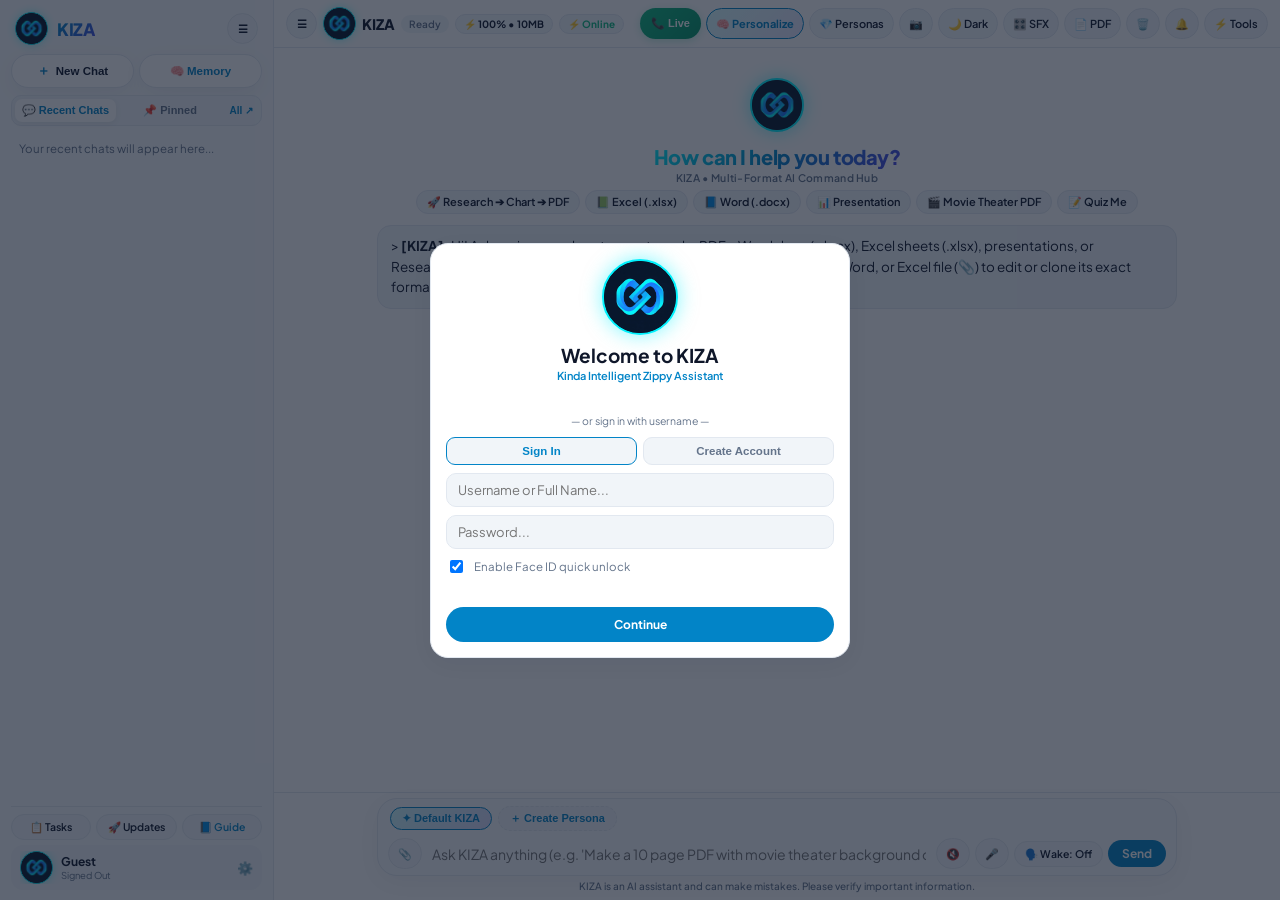
==== index.html @ 85ac7f6b "Update index.html" ====
<!DOCTYPE html>
<html lang="en">
<head>
    <meta charset="UTF-8">
    <meta name="viewport" content="width=device-width, initial-scale=1.0, maximum-scale=1.0, user-scalable=no, interactive-widget=resizes-content, viewport-fit=cover">
    <meta name="theme-color" content="#071324">
    <meta name="apple-mobile-web-app-capable" content="yes">
    <meta name="apple-mobile-web-app-status-bar-style" content="black-translucent">
    <meta name="apple-mobile-web-app-title" content="KIZA">
    <meta http-equiv="Cache-Control" content="no-cache, no-store, must-revalidate">
    <meta http-equiv="Pragma" content="no-cache">
    <meta http-equiv="Expires" content="0">
    <title>KIZA — Kinda Intelligent Zippy Assistant</title>
    <link rel="icon" type="image/png" id="kizaFavicon" href="logo.jpg">
    <link rel="apple-touch-icon" id="kizaAppleIcon" href="logo.jpg">
    <link rel="manifest" id="kizaManifestLink" href="manifest.json">
    <link rel="preconnect" href="https://fonts.googleapis.com">
    <link rel="preconnect" href="https://fonts.gstatic.com" crossorigin>
    <link href="https://fonts.googleapis.com/css2?family=Inter:wght@400;500;600;700&family=JetBrains+Mono:wght@400;500;600&family=Plus+Jakarta+Sans:wght@500;600;700;800&display=swap" rel="stylesheet">
    <!-- KaTeX for Math, Physics & Chemistry Rendering -->
    <link rel="stylesheet" href="https://cdn.jsdelivr.net/npm/katex@0.16.9/dist/katex.min.css">
    <script defer src="https://cdn.jsdelivr.net/npm/katex@0.16.9/dist/katex.min.js"></script>
    <script defer src="https://cdn.jsdelivr.net/npm/katex@0.16.9/dist/contrib/auto-render.min.js"></script>
    <!-- Mermaid.js for Interactive Mindmaps, Flowcharts & Circuit Diagrams -->
    <script src="https://cdn.jsdelivr.net/npm/mermaid@10/dist/mermaid.min.js"></script>
    <!-- Chart.js for Interactive Bar, Line & Pie Charts in Chat -->
    <script src="https://cdn.jsdelivr.net/npm/chart.js@4.4.1/dist/chart.umd.min.js"></script>
    <!-- PDF.js for Client-Side Multi-File PDF Text Extraction -->
    <script src="https://cdnjs.cloudflare.com/ajax/libs/pdf.js/3.11.174/pdf.min.js"></script>
    <!-- Mammoth.js for Word (.docx) File Reading & Structure Cloning -->
    <script src="https://cdnjs.cloudflare.com/ajax/libs/mammoth/1.6.0/mammoth.browser.min.js"></script>
    <!-- SheetJS (xlsx.js) for Excel (.xlsx / .xls) Reading & Formula Workbook Exporting -->
    <script src="https://cdn.jsdelivr.net/npm/xlsx@0.18.5/dist/xlsx.full.min.js"></script>
    <script src="https://accounts.google.com/gsi/client" async defer></script>
    <script src="https://cdnjs.cloudflare.com/ajax/libs/html2pdf.js/0.10.1/html2pdf.bundle.min.js"></script>
    <script src="https://cdn.jsdelivr.net/gh/gitbrent/pptxgenjs@3.12.0/dist/pptxgen.bundle.js"></script>
    <script src="https://cdn.jsdelivr.net/npm/tesseract.js@5/dist/tesseract.min.js"></script>
    <style>
        :root {
            --app-height: 100%;
            --safe-top: env(safe-area-inset-top, 0px);
            --safe-bottom: env(safe-area-inset-bottom, 0px);
            --logo-size: clamp(28px, 3.8vw, 33px);
            --hero-orb-size: clamp(42px, 6.2vh, 54px);
            --auth-logo-size: clamp(62px, 9.5vh, 76px);

            --bg-main: #ffffff;
            --bg-sidebar: #f8fafc;
            --bg-surface: #f1f5f9;
            --bg-elevated: #ffffff;
            --card-bg: #ffffff;
            --card-border: #e2e8f0;
            --card-shadow: 0 6px 24px -4px rgba(15, 23, 42, 0.07);
            --text-main: #0f172a;
            --text-muted: #64748b;
            --accent-primary: #0284c7;
            --accent-glow: #00f2fe;
            --accent-secondary: #4f46e5;
            --accent-gradient: linear-gradient(135deg, #00f2fe 0%, #0284c7 50%, #4f46e5 100%);
            --danger: #ef4444;
            --warning: #f59e0b;
            --success: #10b981;
            --chip-bg: #f1f5f9;
            --chip-hover: #e2e8f0;
            --chip-border: #cbd5e1;
            --feed-bg: #ffffff;
            --input-bg: #f8fafc;
        }

        body.dark-mode {
            --bg-main: #0b0e14;
            --bg-sidebar: #121721;
            --bg-surface: #1a202c;
            --bg-elevated: #121721;
            --card-bg: #121721;
            --card-border: #252f3f;
            --card-shadow: 0 10px 32px rgba(0, 0, 0, 0.55);
            --text-main: #f1f5f9;
            --text-muted: #94a3b8;
            --accent-primary: #38bdf8;
            --accent-glow: #00f2fe;
            --accent-secondary: #818cf8;
            --accent-gradient: linear-gradient(135deg, #00f2fe 0%, #38bdf8 55%, #818cf8 100%);
            --danger: #f87171;
            --warning: #fbbf24;
            --success: #34d399;
            --chip-bg: #1a202c;
            --chip-hover: #242c3d;
            --chip-border: #333d52;
            --feed-bg: #0b0e14;
            --input-bg: #121721;
        }

        * {
            box-sizing: border-box;
            -webkit-tap-highlight-color: transparent;
            -webkit-font-smoothing: antialiased;
        }

        ::-webkit-scrollbar { width: 5px; height: 5px; }
        ::-webkit-scrollbar-track { background: transparent; }
        ::-webkit-scrollbar-thumb { background: rgba(148, 163, 184, 0.3); border-radius: 999px; }
        ::-webkit-scrollbar-thumb:hover { background: var(--accent-primary); }

        html, body {
            position: fixed;
            inset: 0;
            width: 100%;
            height: 100%;
            margin: 0;
            padding: 0;
            overflow: hidden;
            overscroll-behavior: none;
            background-color: var(--bg-main);
            color: var(--text-main);
            font-family: 'Plus Jakarta Sans', 'Inter', -apple-system, BlinkMacSystemFont, sans-serif;
            touch-action: manipulation;
        }

        details.planner-dropdown {
            background: var(--bg-surface) !important;
            border: 1px solid var(--card-border) !important;
            border-left: 4px solid var(--accent-primary) !important;
            border-radius: 12px !important;
            padding: 8px 12px !important;
            font-size: 11.5px;
            transition: all 0.18s ease;
        }
        details.planner-dropdown summary {
            cursor: pointer;
            font-weight: 700;
            color: var(--accent-primary);
            list-style: none;
            display: flex;
            align-items: center;
            justify-content: space-between;
            user-select: none;
            outline: none;
        }
        details.planner-dropdown summary::-webkit-details-marker { display: none; }
        details.planner-dropdown summary::after {
            content: "▾ Tap to view";
            font-size: 10px;
            font-weight: 600;
            color: var(--text-muted);
            background: var(--chip-bg);
            padding: 2px 8px;
            border-radius: 999px;
            border: 1px solid var(--card-border);
        }
        details.planner-dropdown[open] summary::after { content: "▴ Hide steps"; }
        .planner-steps-body {
            margin-top: 8px;
            padding-top: 8px;
            border-top: 1px dashed var(--card-border);
            display: flex;
            flex-direction: column;
            gap: 5px;
        }
        .send-btn.stop-mode {
            background: linear-gradient(135deg, #ef4444 0%, #dc2626 100%) !important;
            color: #ffffff !important;
            box-shadow: 0 3px 12px rgba(239, 68, 68, 0.4) !important;
            animation: pulseStopBtn 1.2s infinite alternate;
        }
        @keyframes pulseStopBtn {
            from { filter: brightness(1); }
            to { filter: brightness(1.15); }
        }
        .stopped-tag {
            display: inline-block;
            margin-top: 6px;
            padding: 3px 9px;
            border-radius: 6px;
            font-size: 11px;
            font-weight: 700;
            background: rgba(239, 68, 68, 0.12);
            color: var(--danger);
            border: 1px solid rgba(239, 68, 68, 0.3);
        }
        .call-minutes-card {
            background: var(--card-bg) !important;
            border: 1.5px solid var(--success) !important;
            border-radius: 16px !important;
            padding: 14px !important;
            margin-top: 6px;
            box-shadow: var(--card-shadow);
        }
        .excel-preview-table {
            width: 100%;
            border-collapse: collapse;
            font-size: 12px;
            background: #ffffff;
            color: #0f172a;
            border-radius: 8px;
            overflow: hidden;
        }
        .excel-preview-table th {
            background: #059669;
            color: #ffffff;
            padding: 8px 10px;
            text-align: left;
            font-weight: 700;
            border: 1px solid #047857;
        }
        .excel-preview-table td {
            padding: 7px 10px;
            border: 1px solid #cbd5e1;
        }
        .excel-preview-table tr:nth-child(even) td {
            background: #f0fdf4;
        }

        #ambientAudioGlow {
            position: fixed;
            inset: 0;
            pointer-events: none;
            z-index: 1;
            opacity: 0;
            will-change: opacity;
            transition: opacity 0.15s linear;
            background: radial-gradient(circle at 50% 85%, rgba(0, 242, 254, 0.14) 0%, rgba(2, 132, 199, 0.08) 40%, transparent 75%);
        }
        body.power-saver #ambientAudioGlow { display: none !important; }

        #offlineBanner {
            display: none;
            background: linear-gradient(90deg, #f59e0b, #d97706);
            color: #0f172a;
            font-size: 11px;
            font-weight: 800;
            text-align: center;
            padding: 4px 10px;
            z-index: 9000;
            letter-spacing: 0.3px;
        }

        #dragDropOverlay {
            position: fixed;
            inset: 16px;
            border: 2.5px dashed var(--accent-primary);
            border-radius: 24px;
            background: rgba(2, 132, 199, 0.14);
            z-index: 9500;
            display: none;
            align-items: center;
            justify-content: center;
            flex-direction: column;
            gap: 10px;
            pointer-events: none;
            font-size: 18px;
            font-weight: 700;
            color: var(--accent-primary);
        }

        .kiza-logo-img {
            width: var(--logo-size) !important;
            height: var(--logo-size) !important;
            aspect-ratio: 1 / 1;
            border-radius: 50% !important;
            object-fit: cover !important;
            object-position: center !important;
            display: block;
            border: 1.5px solid #00f2fe;
            box-shadow: 0 0 10px rgba(0, 242, 254, 0.4);
            flex-shrink: 0;
            background: #071324 !important;
        }

        .kiza-auth-logo {
            width: var(--auth-logo-size) !important;
            height: var(--auth-logo-size) !important;
            aspect-ratio: 1 / 1;
            border-radius: 50% !important;
            object-fit: cover !important;
            object-position: center !important;
            border: 2px solid #00f2fe;
            box-shadow: 0 0 20px rgba(0, 242, 254, 0.5);
            margin: 0 auto 8px auto;
            display: block;
            background: #071324 !important;
        }

        .gems-bar-wrapper {
            display: flex;
            align-items: center;
            gap: 6px;
            overflow-x: auto;
            -webkit-overflow-scrolling: touch;
            width: 100%;
            padding: 1px 2px 3px 2px;
            scrollbar-width: none;
        }
        .gems-bar-wrapper::-webkit-scrollbar { display: none; }

        .gem-pill {
            display: inline-flex;
            align-items: center;
            gap: 5px;
            padding: 4px 11px;
            border-radius: 999px;
            background: var(--bg-surface);
            border: 1px solid var(--card-border);
            color: var(--text-main);
            font-size: 11px;
            font-weight: 600;
            cursor: pointer;
            white-space: nowrap;
            flex-shrink: 0;
            transition: border-color 0.15s ease, background-color 0.15s ease;
        }
        .gem-pill:hover {
            border-color: var(--accent-primary);
            background: var(--chip-hover);
        }
        .gem-pill.active {
            background: linear-gradient(135deg, rgba(0, 242, 254, 0.18) 0%, rgba(79, 70, 229, 0.18) 100%);
            border-color: var(--accent-primary);
            color: var(--accent-primary);
            font-weight: 700;
        }
        .gem-pill-create {
            border-style: dashed;
            color: var(--accent-primary);
        }

        .app-shell {
            display: flex;
            width: 100%;
            height: var(--app-height, 100%);
            max-height: var(--app-height, 100%);
            min-height: 0;
            position: relative;
            z-index: 10;
            padding-top: var(--safe-top);
            overflow: hidden;
        }

        .sidebar-backdrop {
            display: none;
            position: fixed;
            inset: 0;
            background: rgba(15, 23, 42, 0.55);
            z-index: 90;
        }

        .sidebar {
            width: 274px;
            height: 100%;
            min-height: 0;
            background: var(--bg-sidebar);
            border-right: 1px solid var(--card-border);
            display: flex;
            flex-direction: column;
            padding: 10px 11px max(10px, calc(var(--safe-bottom) + 8px)) 11px;
            gap: 7px;
            flex-shrink: 0;
            transition: transform 0.22s ease, margin-left 0.22s ease;
            z-index: 100;
            overflow: hidden;
            transform: translate3d(0, 0, 0);
        }

        .sidebar.collapsed { margin-left: -274px; }

        .sidebar-top {
            display: flex;
            align-items: center;
            justify-content: space-between;
            padding: 2px 4px;
            flex-shrink: 0;
        }

        .brand-logo {
            display: flex;
            align-items: center;
            gap: 9px;
            font-weight: 800;
            font-size: 17px;
            letter-spacing: -0.3px;
            background: var(--accent-gradient);
            -webkit-background-clip: text;
            -webkit-text-fill-color: transparent;
        }

        .new-chat-pill {
            display: flex;
            align-items: center;
            justify-content: center;
            gap: 6px;
            background: var(--bg-elevated);
            border: 1px solid var(--card-border);
            color: var(--text-main);
            padding: 7px 11px;
            border-radius: 999px;
            font-size: 11.5px;
            font-weight: 600;
            cursor: pointer;
            box-shadow: var(--card-shadow);
            transition: border-color 0.15s ease;
        }
        .new-chat-pill:hover { border-color: var(--accent-primary); }

        .sidebar-tabs-row {
            display: flex;
            gap: 4px;
            background: var(--bg-surface);
            padding: 3px;
            border-radius: 10px;
            border: 1px solid var(--card-border);
            flex-shrink: 0;
        }
        .sidebar-tab-btn {
            flex: 1;
            border: none;
            background: transparent;
            color: var(--text-muted);
            font-size: 11px;
            font-weight: 700;
            padding: 5px 6px;
            border-radius: 7px;
            cursor: pointer;
        }
        .sidebar-tab-btn.active {
            background: var(--card-bg);
            color: var(--accent-primary);
            box-shadow: 0 2px 6px rgba(0,0,0,0.06);
        }

        .sidebar-history-list {
            flex: 1 1 0%;
            min-height: 48px;
            overflow-y: auto;
            -webkit-overflow-scrolling: touch;
            display: flex;
            flex-direction: column;
            gap: 3px;
            padding-right: 2px;
        }

        .sidebar-chat-item {
            display: flex;
            align-items: center;
            justify-content: space-between;
            gap: 8px;
            padding: 7px 10px;
            border-radius: 10px;
            font-size: 12px;
            font-weight: 500;
            color: var(--text-main);
            cursor: pointer;
            transition: background 0.15s ease;
            white-space: nowrap;
            overflow: hidden;
            flex-shrink: 0;
        }
        .sidebar-chat-item:hover { background: var(--chip-hover); }
        .sidebar-chat-item.active {
            background: var(--chip-bg);
            color: var(--accent-primary);
            font-weight: 700;
        }
        .sidebar-chat-title {
            overflow: hidden;
            text-overflow: ellipsis;
            flex: 1;
        }
        .sidebar-chat-del {
            opacity: 0.7;
            background: transparent;
            border: none;
            color: var(--text-muted);
            cursor: pointer;
            font-size: 11px;
            padding: 2px 5px;
            border-radius: 5px;
        }
        .sidebar-chat-del:hover {
            color: var(--danger);
            background: rgba(239, 68, 68, 0.12);
        }

        .sidebar-section-card {
            background: var(--bg-surface);
            border-radius: 12px;
            padding: 6px;
            display: flex;
            flex-direction: column;
            gap: 4px;
            flex-shrink: 0;
            max-height: 22vh;
            overflow-y: auto;
        }

        .sidebar-grid-btns {
            display: grid;
            grid-template-columns: 1fr 1fr;
            gap: 4px;
        }

        .sidebar-footer {
            border-top: 1px solid var(--card-border);
            padding-top: 7px;
            display: flex;
            flex-direction: column;
            gap: 5px;
            flex-shrink: 0;
        }

        .user-profile-Trigger {
            display: flex;
            align-items: center;
            justify-content: space-between;
            gap: 9px;
            padding: 6px 9px;
            border-radius: 12px;
            background: var(--bg-surface);
            cursor: pointer;
            transition: background 0.15s ease;
        }
        .user-profile-Trigger:hover { background: var(--chip-hover); }

        .face-thumb {
            width: 30px;
            height: 30px;
            border-radius: 50%;
            border: 2px solid var(--accent-primary);
            object-fit: cover;
            display: none;
            flex-shrink: 0;
        }

        .main-workspace {
            flex: 1 1 0%;
            display: flex;
            flex-direction: column;
            height: 100%;
            min-height: 0;
            position: relative;
            overflow: hidden;
            background: var(--bg-main);
        }

        .workspace-header {
            min-height: 48px;
            padding: 5px 12px;
            display: flex;
            align-items: center;
            justify-content: space-between;
            border-bottom: 1px solid var(--card-border);
            flex-shrink: 0;
            gap: 6px;
            background: var(--bg-main);
            z-index: 30;
        }

        .header-left {
            display: flex;
            align-items: center;
            gap: 6px;
            min-width: 0;
            flex-shrink: 1;
        }

        .header-right {
            display: flex;
            align-items: center;
            gap: 5px;
            flex-shrink: 0;
        }

        .desktop-only-tools {
            display: flex;
            align-items: center;
            gap: 5px;
        }

        #headerToolsMenu {
            position: absolute;
            top: 52px;
            right: 12px;
            width: 245px;
            background: var(--card-bg);
            border: 1px solid var(--card-border);
            border-radius: 16px;
            padding: 10px;
            box-shadow: var(--card-shadow);
            z-index: 60;
            display: none;
            grid-template-columns: 1fr 1fr;
            gap: 6px;
        }
        #headerToolsMenu.open { display: grid; }

        .battery-hud-pill {
            display: inline-flex;
            align-items: center;
            gap: 4px;
            padding: 3px 8px;
            border-radius: 999px;
            background: var(--chip-bg);
            border: 1px solid var(--card-border);
            font-size: 10px;
            font-weight: 700;
            color: var(--text-main);
            white-space: nowrap;
            flex-shrink: 0;
            cursor: pointer;
        }
        .battery-hud-pill.low-power {
            border-color: var(--warning);
            color: var(--warning);
            background: rgba(245, 158, 11, 0.12);
        }

        .icon-btn {
            background: var(--chip-bg);
            border: 1px solid var(--card-border);
            color: var(--text-main);
            height: 31px;
            min-width: 31px;
            width: auto;
            padding: 0 9px;
            border-radius: 999px;
            display: inline-flex;
            align-items: center;
            justify-content: center;
            gap: 4px;
            cursor: pointer;
            font-family: inherit;
            font-size: 11px;
            font-weight: 600;
            white-space: nowrap;
            flex-shrink: 0;
            transition: background 0.15s ease, border-color 0.15s ease;
            position: relative;
        }
        .icon-btn:hover {
            background: var(--chip-hover);
            border-color: var(--chip-border);
        }

        .personalize-btn {
            background: linear-gradient(135deg, rgba(0, 242, 254, 0.15) 0%, rgba(79, 70, 229, 0.15) 100%);
            border: 1px solid var(--accent-primary);
            color: var(--accent-primary);
            font-weight: 700;
        }

        .floating-vision-widget {
            position: absolute;
            top: 52px;
            right: 12px;
            width: 196px;
            background: var(--card-bg);
            border: 1px solid var(--card-border);
            border-radius: 16px;
            padding: 9px;
            box-shadow: var(--card-shadow);
            z-index: 45;
            display: none;
            flex-direction: column;
            gap: 6px;
            transform: translate3d(0, 0, 0);
        }
        .floating-vision-widget.open { display: flex; }

        .camera-box {
            width: 100%;
            height: 100px;
            background: #0f172a;
            border-radius: 10px;
            display: flex;
            align-items: center;
            justify-content: center;
            overflow: hidden;
            position: relative;
        }

        .chat-scroll-area {
            flex: 1 1 0%;
            min-height: 0;
            overflow-y: auto;
            -webkit-overflow-scrolling: touch;
            padding: clamp(6px, 1.5vh, 14px) 12px 6px 12px;
            display: block;
        }

        .chat-max-width {
            width: 100%;
            max-width: 800px;
            margin: 0 auto;
            display: flex;
            flex-direction: column;
            gap: 9px;
            padding-bottom: 6px;
        }

        .kiza-welcome-card {
            display: flex;
            flex-direction: column;
            align-items: center;
            text-align: center;
            padding: clamp(2px, 0.8vh, 8px) 8px 2px 8px;
            gap: 4px;
            flex-shrink: 0;
        }

        .core-assembly {
            position: relative;
            width: calc(var(--hero-orb-size) + 18px);
            height: calc(var(--hero-orb-size) + 18px);
            display: flex;
            align-items: center;
            justify-content: center;
            flex-shrink: 0;
            transform: translate3d(0, 0, 0);
        }
        #orbSpectrumCanvas {
            position: absolute;
            top: 0;
            left: 0;
            width: 100%;
            height: 100%;
            pointer-events: none;
            z-index: 3;
        }
        .core-orb {
            width: var(--hero-orb-size) !important;
            height: var(--hero-orb-size) !important;
            aspect-ratio: 1 / 1;
            border-radius: 50% !important;
            border: 2px solid #00f2fe;
            box-shadow: 0 0 18px rgba(0, 242, 254, 0.5);
            z-index: 2;
            overflow: hidden;
            display: flex;
            align-items: center;
            justify-content: center;
            background: #071324 !important;
            will-change: transform;
            transition: transform 0.08s linear;
        }
        .core-orb img {
            width: 100% !important;
            height: 100% !important;
            object-fit: cover !important;
            object-position: center !important;
            border-radius: 50% !important;
            display: block;
        }
        .core-orb.processing { box-shadow: 0 0 28px #00f2fe; }
        .core-ring { display: none; }

        .welcome-greeting {
            font-size: clamp(15.5px, 2.3vh, 20px);
            font-weight: 800;
            letter-spacing: -0.4px;
            line-height: 1.22;
            background: var(--accent-gradient);
            -webkit-background-clip: text;
            -webkit-text-fill-color: transparent;
            margin: 0;
        }

        .welcome-sub {
            font-size: 10.5px;
            font-weight: 600;
            color: var(--text-muted);
            letter-spacing: 0.3px;
            margin-top: -2px;
        }

        .status-text {
            font-size: 10px;
            color: var(--text-muted);
            font-weight: 600;
            background: var(--chip-bg);
            padding: 3px 8px;
            border-radius: 999px;
            white-space: nowrap;
            max-width: 130px;
            overflow: hidden;
            text-overflow: ellipsis;
        }

        #voiceHologramBox {
            display: none;
            align-items: center;
            gap: 8px;
            padding: 4px 12px;
            border-radius: 999px;
            background: rgba(2, 132, 199, 0.1);
            border: 1px solid var(--accent-primary);
            font-size: 11px;
            font-weight: 600;
            color: var(--accent-primary);
            max-width: 500px;
            text-align: center;
        }

        #publicCmds {
            display: flex;
            gap: 5px;
            flex-wrap: wrap;
            justify-content: center;
            margin-top: 2px;
        }

        .log-box, .logs-viewer {
            width: 100%;
            display: flex;
            flex-direction: column;
            gap: 8px;
            font-size: 13.5px;
            line-height: 1.52;
            color: var(--text-main);
        }
        .logs-viewer {
            max-height: 310px;
            overflow-y: auto;
            -webkit-overflow-scrolling: touch;
            background: var(--bg-surface);
            padding: 10px;
            border-radius: 14px;
            border: 1px solid var(--card-border);
        }

        .log-box > div, .logs-viewer > div {
            padding: 10px 13px;
            border-radius: 14px;
            background: var(--bg-surface);
            border: 1px solid var(--card-border);
            word-break: break-word;
        }

        .msg-action-bar {
            display: flex;
            align-items: center;
            gap: 6px;
            margin-top: 7px;
            padding-top: 6px;
            border-top: 1px solid var(--card-border);
            flex-wrap: wrap;
        }
        .msg-action-btn {
            background: var(--card-bg);
            border: 1px solid var(--card-border);
            color: var(--text-muted);
            font-size: 10.5px;
            font-weight: 600;
            padding: 3px 9px;
            border-radius: 999px;
            cursor: pointer;
            display: inline-flex;
            align-items: center;
            gap: 4px;
            transition: all 0.15s ease;
        }
        .msg-action-btn:hover {
            color: var(--accent-primary);
            border-color: var(--accent-primary);
        }
        .msg-action-btn.pinned {
            color: var(--warning);
            border-color: var(--warning);
            background: rgba(245, 158, 11, 0.1);
        }

        .chart-widget-card {
            background: var(--card-bg) !important;
            border: 1.5px solid var(--accent-primary) !important;
            border-radius: 16px !important;
            padding: 14px !important;
            margin-top: 5px;
        }

        .mermaid-diagram-card {
            background: var(--card-bg) !important;
            border: 1.5px solid var(--accent-primary) !important;
            border-radius: 16px !important;
            padding: 12px !important;
            margin-top: 5px;
            overflow-x: auto;
        }
        .mermaid-svg-container {
            display: flex;
            justify-content: center;
            align-items: center;
            padding: 10px;
            background: #ffffff;
            border-radius: 12px;
            overflow-x: auto;
        }

        .streaming-cursor::after {
            content: "●";
            display: inline-block;
            margin-left: 5px;
            color: var(--accent-primary);
            animation: blinkCursor 0.6s infinite alternate;
        }
        @keyframes blinkCursor { from { opacity: 1; } to { opacity: 0.2; } }

        .composer-wrapper {
            width: 100%;
            padding: 5px 10px max(8px, calc(var(--safe-bottom) + 6px)) 10px;
            display: flex;
            flex-direction: column;
            align-items: center;
            gap: 4px;
            background: var(--bg-main);
            border-top: 1px solid var(--card-border);
            flex-shrink: 0;
            z-index: 25;
        }

        .input-container {
            position: relative;
            display: flex;
            flex-direction: column;
            width: 100%;
            max-width: 800px;
            gap: 4px;
            background: var(--input-bg);
            padding: 6px 10px;
            border: 1px solid var(--card-border);
            border-radius: 20px;
            box-shadow: var(--card-shadow);
            transition: border-color 0.15s ease;
        }
        .input-container:focus-within { border-color: var(--accent-primary); }

        .kiza-ai-disclaimer {
            font-size: 10px;
            line-height: 1.2;
            color: var(--text-muted);
            text-align: center;
            font-weight: 500;
            user-select: none;
            padding: 0 4px;
        }

        .input-row {
            display: flex;
            gap: 5px;
            width: 100%;
            align-items: center;
        }

        .input-row input[type="text"] {
            border: none !important;
            background: transparent !important;
            box-shadow: none !important;
            padding: 6px 5px;
            font-size: 14px;
            color: var(--text-main);
            flex: 1;
            min-width: 65px;
        }

        .chip-btn {
            background: var(--chip-bg);
            border: 1px solid var(--card-border);
            color: var(--text-main);
            padding: 4px 10px;
            font-family: inherit;
            font-size: 11px;
            border-radius: 999px;
            cursor: pointer;
            font-weight: 600;
            width: 100%;
            text-align: center;
            white-space: nowrap;
            transition: background 0.15s ease, border-color 0.15s ease;
            display: inline-flex;
            align-items: center;
            justify-content: center;
            gap: 4px;
        }
        .chip-btn:hover {
            background: var(--chip-hover);
            border-color: var(--chip-border);
        }

        .send-btn {
            background: var(--accent-primary);
            border: none;
            color: #ffffff;
            padding: 6px 14px;
            cursor: pointer;
            font-family: inherit;
            font-size: 12px;
            font-weight: 700;
            border-radius: 999px;
            white-space: nowrap;
            flex-shrink: 0;
        }
        body.dark-mode .send-btn { color: #0f172a; }

        .live-call-btn {
            background: linear-gradient(135deg, #10b981 0%, #059669 100%);
            border: none;
            color: #ffffff;
            height: 31px;
            padding: 0 11px;
            border-radius: 999px;
            font-size: 11px;
            font-weight: 700;
            cursor: pointer;
            display: inline-flex;
            align-items: center;
            gap: 4px;
            white-space: nowrap;
            flex-shrink: 0;
            box-shadow: 0 2px 8px rgba(16, 185, 129, 0.25);
        }

        .unread-badge {
            background: var(--danger);
            color: #ffffff;
            font-size: 9px;
            font-weight: 700;
            padding: 1px 5px;
            border-radius: 999px;
            display: none;
        }
        .unread-badge.active { display: inline-block; }

        .followup-chips-row {
            display: flex;
            flex-wrap: wrap;
            gap: 5px;
            padding: 2px 0 !important;
            background: transparent !important;
            border: none !important;
        }
        .followup-chip {
            background: var(--chip-bg);
            border: 1px solid var(--card-border);
            color: var(--accent-primary);
            padding: 4px 11px;
            border-radius: 999px;
            font-size: 11px;
            font-weight: 600;
            cursor: pointer;
        }
        .followup-chip:hover { background: var(--chip-hover); }

        .code-block-card {
            background: #0f172a !important;
            border: 1px solid #334155 !important;
            border-radius: 14px !important;
            padding: 0 !important;
            overflow: hidden;
            margin-top: 5px;
        }
        .code-block-header {
            display: flex;
            justify-content: space-between;
            align-items: center;
            padding: 7px 11px;
            background: #1e293b;
            border-bottom: 1px solid #334155;
            font-family: 'JetBrains Mono', monospace;
            font-size: 11px;
            color: #38bdf8;
            font-weight: 600;
            flex-wrap: wrap;
            gap: 6px;
        }
        .code-block-pre {
            margin: 0;
            padding: 11px 13px;
            overflow-x: auto;
            font-family: 'JetBrains Mono', monospace;
            font-size: 11.5px;
            color: #f8fafc;
            max-height: 230px;
            line-height: 1.5;
        }

        .quiz-card {
            background: var(--card-bg) !important;
            border: 1.5px solid var(--accent-primary) !important;
            border-radius: 16px !important;
            padding: 13px !important;
            display: flex;
            flex-direction: column;
            gap: 9px;
        }
        .quiz-question-box {
            padding: 10px;
            border-radius: 12px;
            background: var(--bg-surface);
            border: 1px solid var(--card-border);
            display: flex;
            flex-direction: column;
            gap: 6px;
        }
        .quiz-opt-btn {
            background: var(--card-bg);
            border: 1px solid var(--card-border);
            color: var(--text-main);
            padding: 7px 10px;
            border-radius: 9px;
            font-size: 11.5px;
            font-weight: 600;
            text-align: left;
            cursor: pointer;
        }
        .quiz-opt-btn:hover:not(:disabled) {
            border-color: var(--accent-primary);
            background: var(--chip-hover);
        }
        .quiz-opt-btn.correct {
            background: rgba(16, 185, 129, 0.18) !important;
            border-color: var(--success) !important;
            color: var(--success) !important;
        }
        .quiz-opt-btn.wrong {
            background: rgba(239, 68, 68, 0.18) !important;
            border-color: var(--danger) !important;
            color: var(--danger) !important;
        }

        #attachmentPreviewBar {
            display: none;
            flex-direction: column;
            gap: 6px;
            padding: 8px 10px;
            border-radius: 14px;
            background: var(--bg-surface);
            border: 1px solid var(--card-border);
            font-size: 11.5px;
        }
        #attachmentThumb {
            width: 36px;
            height: 36px;
            object-fit: cover;
            border-radius: 8px;
            border: 1px solid var(--accent-primary);
        }
        .attach-smart-actions {
            display: flex;
            gap: 5px;
            flex-wrap: wrap;
            padding-top: 5px;
            border-top: 1px solid var(--card-border);
        }
        .attach-action-pill {
            background: var(--card-bg);
            border: 1px solid var(--card-border);
            color: var(--accent-primary);
            padding: 3px 9px;
            border-radius: 999px;
            font-size: 10.5px;
            font-weight: 600;
            cursor: pointer;
        }

        .web-search-pill {
            display: inline-flex;
            align-items: center;
            gap: 6px;
            background: rgba(16, 185, 129, 0.12);
            border: 1px solid var(--success);
            color: var(--success);
            padding: 4px 10px;
            border-radius: 999px;
            font-size: 10.5px;
            font-weight: 600;
        }

        #slashAutocomplete {
            position: absolute;
            bottom: calc(100% + 6px);
            left: 0;
            width: 100%;
            background: var(--card-bg);
            border: 1px solid var(--card-border);
            border-radius: 16px;
            box-shadow: var(--card-shadow);
            max-height: 190px;
            overflow-y: auto;
            display: none;
            flex-direction: column;
            z-index: 900;
            padding: 5px;
        }
        .slash-item {
            display: flex;
            justify-content: space-between;
            align-items: center;
            padding: 7px 10px;
            border-radius: 9px;
            cursor: pointer;
            font-size: 11.5px;
        }
        .slash-item:hover { background: var(--chip-hover); }
        .slash-cmd-name { font-weight: 700; color: var(--accent-primary); font-family: 'JetBrains Mono', monospace; }
        .slash-cmd-desc { font-size: 10.5px; color: var(--text-muted); }

        input[type="text"], input[type="password"], input[type="email"], input[type="number"], select, textarea {
            background: var(--bg-surface);
            border: 1px solid var(--card-border);
            border-radius: 10px;
            padding: 8px 11px;
            color: var(--text-main);
            font-size: 13px;
            font-family: inherit;
            outline: none;
            width: 100%;
        }

        .modal-overlay {
            position: fixed;
            inset: 0;
            background: rgba(15, 23, 42, 0.65);
            display: flex;
            align-items: center;
            justify-content: center;
            z-index: 500;
            padding: 10px;
        }
        .auth-card, .logs-card {
            background: var(--card-bg);
            border: 1px solid var(--card-border);
            box-shadow: var(--card-shadow);
            border-radius: 18px;
            padding: 15px;
            display: flex;
            flex-direction: column;
            gap: 8px;
            width: 100%;
            max-width: 420px;
            max-height: calc(var(--app-height, 100%) - 24px);
            overflow-y: auto;
            -webkit-overflow-scrolling: touch;
        }
        .logs-card { max-width: 720px; }

        .section-title {
            font-size: 12.5px;
            color: var(--text-main);
            font-weight: 700;
            border-bottom: 1px solid var(--card-border);
            padding-bottom: 7px;
            margin-bottom: 2px;
            display: flex;
            justify-content: space-between;
            align-items: center;
            flex-wrap: wrap;
            gap: 6px;
        }

        .auth-tabs { display: flex; gap: 6px; }
        .tab-btn {
            flex: 1;
            padding: 7px 10px;
            background: var(--bg-surface);
            border: 1px solid var(--card-border);
            color: var(--text-muted);
            font-size: 11.5px;
            font-weight: 600;
            cursor: pointer;
            border-radius: 9px;
        }
        .tab-btn.active {
            border-color: var(--accent-primary);
            color: var(--accent-primary);
            background: var(--chip-bg);
        }

        .notif-item, .update-card, .profile-list-item {
            padding: 10px 12px;
            border-radius: 12px;
            background: var(--bg-surface);
            border: 1px solid var(--card-border);
            display: flex;
            flex-direction: column;
            gap: 4px;
        }
        .profile-list-item {
            flex-direction: row;
            justify-content: space-between;
            align-items: center;
            padding: 9px 12px;
            min-height: 42px;
            flex-shrink: 0;
        }
        .notif-header { display: flex; justify-content: space-between; align-items: center; gap: 8px; }
        .notif-tag {
            font-size: 9.5px;
            font-weight: 700;
            padding: 2px 7px;
            border-radius: 6px;
            background: var(--chip-hover);
            color: var(--accent-primary);
        }
        .notif-meta { display: flex; justify-content: space-between; font-size: 10.5px; color: var(--text-muted); }
        .mugshot-img { width: 60px; height: 48px; object-fit: cover; border-radius: 8px; border: 2px solid var(--danger); }
        .ppt-slide-preview { border-radius: 14px; padding: 16px 18px; margin-bottom: 12px; }

        .telemetry-grid {
            display: grid;
            grid-template-columns: repeat(auto-fit, minmax(145px, 1fr));
            gap: 8px;
        }
        .telemetry-box {
            background: var(--bg-surface);
            border: 1px solid var(--card-border);
            border-top: 3px solid var(--accent-primary);
            border-radius: 12px;
            padding: 10px 12px;
        }
        .telemetry-val {
            font-size: 18px;
            font-weight: 800;
            color: var(--accent-primary);
            font-family: 'JetBrains Mono', monospace;
            margin-top: 3px;
        }

        #notificationBox {
            position: fixed;
            top: calc(12px + var(--safe-top));
            right: -420px;
            width: 295px;
            background: var(--card-bg);
            border: 1px solid var(--card-border);
            box-shadow: var(--card-shadow);
            padding: 10px 13px;
            border-radius: 14px;
            z-index: 9999;
            transition: right 0.28s ease;
            font-size: 12px;
            display: flex;
            flex-direction: column;
            gap: 4px;
            cursor: pointer;
        }
        #notificationBox.show { right: 12px; }
        .notify-title { font-weight: 700; font-size: 11.5px; color: var(--accent-primary); }

        @media (max-height: 680px) {
            :root {
                --hero-orb-size: 38px;
                --logo-size: 26px;
            }
            .kiza-welcome-card { padding: 2px 6px; gap: 2px; }
            .welcome-greeting { font-size: 15px; }
            .welcome-sub { display: none; }
            .composer-wrapper { padding: 3px 8px max(6px, calc(var(--safe-bottom) + 4px)) 8px; gap: 2px; }
            .input-container { padding: 4px 9px; gap: 3px; }
            .kiza-ai-disclaimer { font-size: 9.5px; }
        }

        @media (max-width: 860px) {
            .sidebar {
                position: fixed;
                top: 0;
                left: 0;
                height: var(--app-height, 100%);
                max-height: var(--app-height, 100%);
                transform: translateX(-100%);
                margin-left: 0 !important;
                box-shadow: 10px 0 30px rgba(0, 0, 0, 0.25);
            }
            .sidebar.mobile-open { transform: translateX(0); }
            .sidebar-backdrop.mobile-open { display: block; }
            .workspace-header { min-height: 46px; padding: 4px 8px; }
            .desktop-only-tools { display: none !important; }
            #pingHudPill { display: none !important; }
            .status-text { max-width: 82px; font-size: 9.5px; padding: 2px 6px; }
            #wakeToggleBtn { display: none; }
        }
    </style>
</head>
<body>

    <div id="offlineBanner">📴 OFFLINE CACHE MODE ACTIVE — Viewing locally cached chats & study notes</div>
    <div id="ambientAudioGlow"></div>

    <div id="dragDropOverlay">
        <div>📥 Drop Image, Handwritten Notes, PDF, Word (.docx), Excel (.xlsx), or Code File</div>
        <div style="font-size:13px; font-weight:500; color:var(--text-muted);">Or press Ctrl + V anytime to paste a screenshot</div>
    </div>

    <!-- FLOATING TOAST POPUP -->
    <div id="notificationBox" onclick="openNotifCenter()" title="Click to open Notification Centre">
        <div class="notify-title" id="notifTitle">Notification</div>
        <div class="notify-msg" id="notifMsg">Details...</div>
    </div>

    <!-- 🧠 PERSONALIZE PROFILE & PERSISTENT CROSS-CHAT MEMORY VAULT MODAL -->
    <div id="profileMemoryModal" class="modal-overlay" style="display:none; z-index: 648;">
        <div class="logs-card" style="max-width: 520px;">
            <div class="section-title">
                <span>🧠 Personalize Profile & Cross-Chat Memory Vault</span>
                <button type="button" class="chip-btn" style="width:auto; padding: 3px 9px;" onclick="closeProfileMemoryModal()">✕</button>
            </div>
            <div style="font-size:11.5px; color:var(--text-muted); line-height:1.45;">
                Save your personal info and persistent instructions in PostgreSQL. KIZA automatically remembers and applies them across every new chat session on all your devices!
            </div>

            <div style="display:grid; grid-template-columns: 2fr 1fr; gap:8px;">
                <div>
                    <label style="font-size:11px; font-weight:600;">📧 Gmail / Email:</label>
                    <input type="email" id="profEmailInput" placeholder="yourname@gmail.com">
                </div>
                <div>
                    <label style="font-size:11px; font-weight:600;">🎂 Age / Class:</label>
                    <input type="text" id="profAgeInput" placeholder="e.g. 14 / Class 9">
                </div>
            </div>

            <div>
                <label style="font-size:11px; font-weight:600;">👤 About You (Interests, School, Projects):</label>
                <input type="text" id="profBioInput" placeholder="e.g. CBSE Class 9 student interested in AI, Python, ESP32 & Cricket">
            </div>

            <div>
                <label style="font-size:11px; font-weight:600;">🧠 Persistent Memory Vault (What should KIZA always remember?):</label>
                <textarea id="profMemoryInput" rows="4" placeholder="e.g. 'Always keep answers concise with bullet points and code examples', 'Explain math step-by-step according to NCERT Class 9'..."></textarea>
            </div>

            <button type="button" class="send-btn" style="width:100%; padding:10px;" onclick="saveUserProfileAndMemory()">💾 Save to Cloud Memory Vault</button>
        </div>
    </div>

    <!-- 📘 OFFICIAL TUTORIAL PDF CHOOSER MODAL (OPENS READ-ONLY tutorial.pdf) -->
    <div id="tutorialPromptModal" class="modal-overlay" style="display:none; z-index: 646;">
        <div class="auth-card" style="max-width: 440px; text-align:center;">
            <div class="section-title">
                <span>📘 KIZA Official User & Hierarchy Guide</span>
                <button type="button" class="chip-btn" style="width:auto; padding: 3px 9px;" onclick="closeTutorialPromptModal()">✕</button>
            </div>
            <div style="font-size:12.5px; color:var(--text-main); line-height:1.5; margin:6px 0;">
                Would you like to open or download the official read-only <b>KIZA Tutorial & 5-Tier Hierarchy Guide PDF (`tutorial.pdf`)</b>?
            </div>
            <div style="font-size:11px; color:var(--text-muted); margin-bottom:8px;">
                Includes the 5-Tier Rank Hierarchy, natural-language AI tools, security features, and device setup instructions.
            </div>
            <div style="display:flex; gap:8px;">
                <button type="button" class="send-btn" style="flex:1; padding:10px;" onclick="openInteractiveTutorialGuidePDF()">📖 Open Tutorial PDF</button>
                <button type="button" class="chip-btn" style="flex:1; padding:10px;" onclick="closeTutorialPromptModal()">Maybe Later</button>
            </div>
        </div>
    </div>

    <!-- 📊 REAL-TIME SYSTEM TELEMETRY PANEL (RANKS 1-4) -->
    <div id="telemetryModal" class="modal-overlay" style="display:none; z-index: 644;">
        <div class="logs-card" style="max-width: 580px;">
            <div class="section-title">
                <span>📊 Real-Time System Telemetry Panel (Ranks 1–4)</span>
                <div style="display:flex; gap:6px;">
                    <button type="button" class="chip-btn" style="width:auto; padding:3px 9px;" onclick="fetchAndRenderTelemetry()">🔄 Refresh</button>
                    <button type="button" class="chip-btn" style="width:auto; padding:3px 9px;" onclick="closeTelemetryModal()">✕</button>
                </div>
            </div>
            <div class="telemetry-grid">
                <div class="telemetry-box">
                    <div style="font-size:10px; color:var(--text-muted); font-weight:700;">⚡ GROQ AI LATENCY</div>
                    <div class="telemetry-val" id="teleGroqLatency">-- ms</div>
                </div>
                <div class="telemetry-box">
                    <div style="font-size:10px; color:var(--text-muted); font-weight:700;">🔌 ACTIVE WEBSOCKETS</div>
                    <div class="telemetry-val" id="teleWsCount">0</div>
                </div>
                <div class="telemetry-box">
                    <div style="font-size:10px; color:var(--text-muted); font-weight:700;">🗄️ POSTGRESQL POOL</div>
                    <div class="telemetry-val" id="teleDbStatus" style="font-size:12px; color:var(--success);">HEALTHY</div>
                </div>
                <div class="telemetry-box">
                    <div style="font-size:10px; color:var(--text-muted); font-weight:700;">🛡️ BLOCKED THREATS</div>
                    <div class="telemetry-val" id="teleThreatsCount" style="color:var(--danger);">0</div>
                </div>
                <div class="telemetry-box">
                    <div style="font-size:10px; color:var(--text-muted); font-weight:700;">🚫 ACTIVE IP BANS</div>
                    <div class="telemetry-val" id="teleBansCount" style="color:var(--warning);">0</div>
                </div>
                <div class="telemetry-box">
                    <div style="font-size:10px; color:var(--text-muted); font-weight:700;">👥 REGISTERED USERS</div>
                    <div class="telemetry-val" id="teleUsersCount">0</div>
                </div>
                <div class="telemetry-box">
                    <div style="font-size:10px; color:var(--text-muted); font-weight:700;">⏱️ SERVER UPTIME</div>
                    <div class="telemetry-val" id="teleUptime">0s</div>
                </div>
                <div class="telemetry-box">
                    <div style="font-size:10px; color:var(--text-muted); font-weight:700;">📡 API REQUESTS</div>
                    <div class="telemetry-val" id="teleReqCount">0</div>
                </div>
            </div>
        </div>
    </div>

    <!-- KIZA CUSTOM PERSONAS STUDIO MODAL -->
    <div id="gemsModal" class="modal-overlay" style="display:none; z-index: 645;">
        <div class="logs-card" style="max-width: 540px;">
            <div class="section-title">
                <span>💎 KIZA Persona Studio • Cloud-Synced AI Personalities</span>
                <button type="button" class="chip-btn" style="width:auto; padding: 3px 9px;" onclick="closeGemsModal()">✕</button>
            </div>
            <div style="font-size:11.5px; color:var(--text-muted); line-height:1.45;">
                Build your own custom KIZA personalities! Your saved Personas automatically sync across your PC, phone, and tablet when signed in.
            </div>

            <div style="display:flex; gap:8px;">
                <input type="text" id="gemEmojiInput" placeholder="🤖" maxlength="4" style="width:60px; text-align:center; font-size:15px;" value="💎">
                <input type="text" id="gemNameInput" placeholder="Persona Name (e.g. Witty Commander, Code Architect, Study Mentor)..." style="flex:1;">
            </div>

            <textarea id="gemPromptInput" rows="3" placeholder="Tell KIZA how to behave (e.g. 'Speak with dry British wit and call me Commander', or 'Explain concepts with step-by-step formulas and examples')..."></textarea>

            <button type="button" class="send-btn" style="width:100%; padding:9px;" onclick="saveNewCustomGem()">✨ Save & Sync Custom Persona</button>

            <div class="section-title" style="margin-top:6px;">
                <span>💎 Your Cloud-Synced Personas</span>
                <button type="button" class="chip-btn" style="width:auto; padding:3px 9px; font-size:10px;" onclick="selectCustomGem(null)">Reset to Default KIZA</button>
            </div>
            <div id="savedGemsListContainer" style="max-height: 180px; overflow-y: auto; display:flex; flex-direction:column; gap:6px;"></div>
        </div>
    </div>

    <!-- LIVE CODE SANDBOX MODAL WITH SHAREABLE URL & AUTO-FIX -->
    <div id="codeSandboxModal" class="modal-overlay" style="display:none; z-index: 635;">
        <div class="logs-card" style="max-width: 960px; width: 96%;">
            <div class="section-title">
                <span id="codeSandboxTitle">💻 KIZA Live Code Sandbox</span>
                <div style="display:flex; gap:6px; align-items:center; flex-wrap:wrap;">
                    <button type="button" class="chip-btn" style="width:auto; padding:4px 10px; border-color:var(--accent-primary); color:var(--accent-primary);" onclick="shareCurrentSandboxMiniAppUrl()">🔗 Share App Link</button>
                    <button type="button" class="chip-btn" style="width:auto; padding:4px 10px; border-color:var(--warning); color:var(--warning);" onclick="autoFixCurrentSandboxCode()">⚡ Auto-Fix</button>
                    <button type="button" class="chip-btn" style="width:auto; padding:4px 10px;" onclick="reloadCurrentSandboxIframe()">🔄 Reload</button>
                    <button type="button" class="chip-btn" style="width:auto; padding:4px 10px;" onclick="copyCurrentSandboxCode()">📋 Copy</button>
                    <button type="button" class="send-btn" style="padding:5px 12px; font-size:11.5px;" onclick="downloadCurrentSandboxCode()">⬇️ Download</button>
                    <button type="button" class="chip-btn" style="border-color:var(--danger); color:var(--danger); padding: 4px 9px; width:auto;" onclick="closeCodeSandboxModal()">✕</button>
                </div>
            </div>
            <div id="sandboxDiagnosticBanner" style="display:none; font-size:11px; padding:7px 11px; border-radius:10px; background:rgba(245, 158, 11, 0.14); border:1px solid var(--warning); color:var(--warning); justify-content:space-between; align-items:center; gap:8px;">
                <span id="sandboxDiagnosticText">⚠️ Code diagnostic notice</span>
                <button type="button" class="send-btn" style="padding:4px 11px; font-size:10.5px; background:var(--warning); color:#000;" onclick="autoFixCurrentSandboxCode()">⚡ Fix Now</button>
            </div>
            <iframe id="codeSandboxIframe" sandbox="allow-scripts allow-modals allow-same-origin" style="width:100%; height:62vh; border:1px solid var(--card-border); border-radius:12px; background:#ffffff;"></iframe>
        </div>
    </div>

    <!-- INTERACTIVE DOCUMENT, EXCEL, WORD, PPTX & PDF PREVIEW STUDIO MODAL -->
    <div id="filePreviewModal" class="modal-overlay" style="display:none; z-index: 620;">
        <div class="logs-card" style="max-width: 940px; width: 96%;">
            <div class="section-title">
                <span id="filePreviewModalTitle">🎨 KIZA Multi-Format Document, Excel & Slide Studio</span>
                <button type="button" class="chip-btn" style="border-color:var(--danger); color:var(--danger); padding: 4px 10px; width:auto;" onclick="closeFilePreviewModal()">✕ Close</button>
            </div>

            <div id="previewFormattingToolbar" style="display:flex; justify-content:space-between; align-items:center; flex-wrap:wrap; gap:8px; background:var(--bg-surface); padding:9px 11px; border-radius:12px; border:1px solid var(--card-border);">
                <div id="previewLayoutThemeSelectors" style="display:flex; align-items:center; gap:6px; flex-wrap:wrap;">
                    <label style="font-size:11px; font-weight:700;">Format:</label>
                    <select id="previewLayoutFormatSelect" style="width:auto; padding:5px 9px; font-size:11px;" onchange="changePreviewLayoutOrTheme()">
                        <option value="movie_theater">🎬 Movie Theater Stage</option>
                        <option value="infographic">📊 Infographic Dossier</option>
                        <option value="academic">📚 Academic / NCERT</option>
                        <option value="exam_paper">📝 CBSE Exam Paper</option>
                        <option value="lab_manual">🔬 Lab Practical File</option>
                        <option value="magazine">📰 Editorial Magazine</option>
                        <option value="minimal">💼 Clean Minimalist</option>
                    </select>

                    <label style="font-size:11px; font-weight:700;">Theme:</label>
                    <select id="previewThemeSelect" style="width:auto; padding:5px 9px; font-size:11px;" onchange="changePreviewLayoutOrTheme()">
                        <option value="movie_theater">🍿 Movie Theater (Velvet & Gold)</option>
                        <option value="cyber_dark">Cyber Dark</option>
                        <option value="black">Obsidian Black</option>
                        <option value="light">Clean White / Light</option>
                        <option value="blue">Ocean Blue</option>
                        <option value="purple">Neon Purple</option>
                        <option value="green">Emerald Green</option>
                        <option value="red">Crimson Red</option>
                        <option value="gold">Royal Gold</option>
                    </select>

                    <label style="font-size:11px; font-weight:700;">Export As:</label>
                    <select id="previewExportTypeSelect" style="width:auto; padding:5px 9px; font-size:11px; font-weight:700; color:var(--accent-primary);" onchange="switchPreviewExportFormat(this.value)">
                        <option value="pdf">📕 PDF Document (.pdf)</option>
                        <option value="docx">📘 Word Document (.docx)</option>
                        <option value="xlsx">📗 Excel Workbook (.xlsx)</option>
                        <option value="pptx">📙 PowerPoint Deck (.pptx)</option>
                        <option value="csv">📊 CSV Dataset (.csv)</option>
                    </select>
                </div>

                <button type="button" id="confirmDownloadBtn" class="send-btn" style="padding:7px 14px; font-size:11.5px; margin-left:auto;" onclick="confirmAndDownloadPreviewedFile()">⬇️ Confirm & Download</button>
            </div>

            <div id="filePreviewViewport" contenteditable="true" title="Click inside any paragraph or table cell here to edit text directly before downloading, or ask KIZA in chat to revise!" style="max-height: 58vh; overflow-y: auto; border: 1px solid var(--card-border); border-radius: 12px; background: #cbd5e1; padding: 14px; outline: none;"></div>
        </div>
    </div>

    <!-- SAFE SINGLE-TARGET PURGE MODAL -->
    <div id="purgeModal" class="modal-overlay" style="display:none; z-index: 640;">
        <div class="auth-card">
            <div class="section-title">
                <span>🗑️ Remove User Account</span>
                <button type="button" class="chip-btn" style="border-color:var(--danger); color:var(--danger); padding: 3px 9px; width:auto;" onclick="closePurgeModal()">✕</button>
            </div>
            <div style="font-size:11.5px; color:var(--text-muted); line-height:1.45;">
                Ranks 1–4 are protected (only Rank 1 Master Owner Viyan Arora can purge Ranks 2–4). Enter the Master Purge PIN to remove a user.
            </div>
            <input type="text" id="purgeSearchInput" placeholder="🔍 Search user list..." autocomplete="off" oninput="filterPurgeUsersDropdown()">
            <select id="purgeTargetSelect">
                <option value="">-- Select User to Remove --</option>
            </select>
            <input type="password" id="purgeMasterPinInput" placeholder="Enter Master Purge PIN..." maxlength="8" inputmode="numeric" autocomplete="off" style="text-align:center; letter-spacing:3px;">
            <button type="button" class="send-btn" style="width:100%; background:var(--danger); color:#fff;" onclick="submitPurgeWithMasterPin()">🗑️ Verify PIN & Remove User</button>

            <div id="masterOwnerSetPurgePinBox" style="display:none; flex-direction:column; gap:6px; margin-top:6px; padding-top:6px; border-top:1px dashed var(--card-border);">
                <div style="font-size:11px; font-weight:700; color:var(--accent-primary);">👑 Master Owner: Update Purge PIN</div>
                <div style="display:flex; gap:6px;">
                    <input type="password" id="newMasterPurgePinInput" placeholder="New 4-8 digit PIN..." maxlength="8" inputmode="numeric">
                    <button type="button" class="chip-btn" style="width:auto;" onclick="updateMasterOwnerPurgePin()">Save</button>
                </div>
            </div>
        </div>
    </div>

    <!-- MANDATORY SECURITY BACKUP PIN & NEW-DEVICE CHALLENGE MODAL -->
    <div id="pinGateModal" class="modal-overlay" style="display:none; z-index: 650;">
        <div class="auth-card">
            <div class="section-title">
                <span id="pinGateTitle">🔑 Security Backup PIN Challenge</span>
            </div>
            <div id="pinGateSubtitle" style="font-size:12px; color:var(--text-muted); line-height:1.5;">
                Enter your 4 to 6 digit Backup PIN to verify your identity.
            </div>
            <input type="password" id="pinGateInput" placeholder="4 to 6 digit PIN..." maxlength="6" inputmode="numeric" autocomplete="off" style="text-align:center; font-size:18px; letter-spacing:6px;">
            <div id="pinGateError" style="color: var(--danger); font-size: 11.5px; min-height: 15px; font-weight:600; text-align:center;"></div>
            <button type="button" id="pinGateSubmitBtn" class="send-btn" style="width:100%;" onclick="submitPinGate()">Verify PIN</button>
            <button type="button" class="chip-btn" style="border-color:var(--danger); color:var(--danger);" onclick="logoutUser()">Sign Out</button>
        </div>
    </div>

    <!-- TASKS, GOALS & LIVE COUNTDOWN REMINDERS MODAL -->
    <div id="missionsModal" class="modal-overlay" style="display:none;">
        <div class="logs-card">
            <div class="section-title">
                <span>📋 Tasks, Goals & Smart Reminders</span>
                <button type="button" class="chip-btn" style="width:auto; padding: 3px 9px;" onclick="closeMissionsModal()">✕</button>
            </div>
            <div style="display:flex; gap:6px; align-items:center; flex-wrap:wrap; background:var(--bg-surface); padding:9px 11px; border-radius:12px;">
                <input type="text" id="quickReminderTextInput" placeholder="⏰ Set countdown reminder (e.g. 'Deploy update in 15m' or 'Study Physics at 18:30')..." style="flex:1; min-width:180px;">
                <button type="button" class="send-btn" onclick="createSmartReminderFromModal()">⏰ Set Timer</button>
            </div>
            <div id="activeRemindersContainer" style="display:flex; flex-direction:column; gap:5px;"></div>
            <div id="missionAssignBox" style="display:none; flex-direction:column; gap:8px; padding:11px; border-radius:12px; background:var(--bg-surface);">
                <div style="font-size:11.5px; font-weight:700; color:var(--accent-primary);">Assign Team Task (Ranks 1–3)</div>
                <div style="display:flex; gap:8px; flex-wrap:wrap;">
                    <select id="missionAssigneeSelect" style="flex:1; min-width:150px;">
                        <option value="all">🌐 All Users</option>
                    </select>
                    <input type="text" id="missionTitleInput" placeholder="Task description..." style="flex:2; min-width:190px;">
                </div>
                <button type="button" class="send-btn" style="width:100%;" onclick="submitNewMission()">Assign Task</button>
            </div>
            <div id="missionsListContainer" class="logs-viewer"></div>
        </div>
    </div>

    <!-- SECURITY THREATS, TIMED IP BANS & OWNER WHITELIST MODAL -->
    <div id="threatsModal" class="modal-overlay" style="display:none;">
        <div class="logs-card">
            <div class="section-title">
                <span>🛡️ Security Activity, Timed IP Bans & Whitelist</span>
                <button type="button" class="chip-btn" style="width:auto; padding: 3px 9px;" onclick="closeThreatsModal()">✕</button>
            </div>
            <div style="font-size:11px; color:var(--text-muted); display:flex; justify-content:space-between; align-items:center; flex-wrap:wrap; gap:6px;">
                <span id="threatsClearanceInfo">Timed IP Bans (1h / 24h / Perm) + Owner Whitelist Protection</span>
                <div style="display:flex; gap:5px; flex-wrap:wrap;">
                    <button type="button" class="chip-btn" style="width:auto; padding:4px 9px;" onclick="exportSecurityReportCSV()">📊 CSV</button>
                    <button type="button" class="chip-btn" style="width:auto; padding:4px 9px;" onclick="exportSecurityReportTXT()">📄 .TXT</button>
                    <button type="button" class="chip-btn" style="width:auto; padding:4px 9px;" onclick="exportSecurityReportPDF()">👁️ PDF</button>
                    <button type="button" class="chip-btn" style="width:auto; padding:4px 9px; color:var(--success);" onclick="closeThreatsModal(); sendQuickCmd('/unban all');">🔓 Unban All</button>
                    <button type="button" id="wipeAllThreatsBtn" class="chip-btn" style="width:auto; padding:4px 9px; color:var(--danger); display:none;" onclick="deleteSecurityThreatLog(null)">🧹 Clear All</button>
                </div>
            </div>
            <div id="ownerWhitelistBox" class="owner-only" style="display:none; gap:6px; align-items:center;">
                <input type="text" id="whitelistIpInput" placeholder="🛡️ Enter Owner/Trusted IP to Whitelist..." style="flex:1;">
                <button type="button" class="chip-btn" style="width:auto; border-color:var(--success); color:var(--success);" onclick="submitOwnerWhitelistIp()">✓ Whitelist IP</button>
            </div>
            <div id="threatsBannedBanner" style="font-size:11px; padding:7px 11px; border-radius:10px; background:rgba(239, 68, 68, 0.1); color:var(--danger); display:none;"></div>
            <div id="threatsListContainer" class="logs-viewer"></div>
        </div>
    </div>

    <!-- NOTIFICATION CENTRE MODAL -->
    <div id="notifCenterModal" class="modal-overlay" style="display:none;">
        <div class="logs-card">
            <div class="section-title">
                <span>🔔 Notifications • <span id="notifModalUserLabel">User</span></span>
                <button type="button" class="chip-btn" style="width:auto; padding: 3px 9px;" onclick="closeNotifCenter()">✕</button>
            </div>
            <div style="font-size:11px; color:var(--text-muted); display:flex; justify-content:space-between; align-items:center; flex-wrap:wrap; gap:6px;">
                <span>Synced across all your devices</span>
                <div style="display:flex; gap:5px;">
                    <button type="button" class="chip-btn" style="width:auto; padding:4px 9px;" onclick="markAllNotificationsRead()">✓ Mark All Read</button>
                    <button type="button" class="chip-btn" style="width:auto; padding:4px 9px;" onclick="clearReadNotifications()">🗑️ Clear Read</button>
                    <button type="button" class="chip-btn" style="width:auto; padding:4px 9px; color:var(--danger);" onclick="wipeAllUserNotificationsPermanently()">🧹 Clear All</button>
                </div>
            </div>
            <div class="auth-tabs">
                <button type="button" id="notifTabAll" class="tab-btn active" onclick="setNotifFilter('all')">All</button>
                <button type="button" id="notifTabUnread" class="tab-btn" onclick="setNotifFilter('unread')">Unread</button>
                <button type="button" id="notifTabLockdown" class="tab-btn" onclick="setNotifFilter('lockdown')">System</button>
                <button type="button" id="notifTabError" class="tab-btn" onclick="setNotifFilter('error')">Alerts</button>
            </div>
            <div id="notifListContainer" class="logs-viewer"></div>
        </div>
    </div>

    <!-- BROADCAST MODAL -->
    <div id="broadcastModal" class="modal-overlay" style="display:none;">
        <div class="auth-card">
            <div class="section-title">
                <span>📢 Send Announcement</span>
                <button type="button" class="chip-btn" style="width:auto; padding: 3px 9px;" onclick="closeBroadcastModal()">✕</button>
            </div>
            <input type="text" id="broadcastSearchInput" placeholder="🔍 Filter audience or user..." autocomplete="off" oninput="filterBroadcastTargets()">
            <select id="broadcastTargetSelect">
                <option value="all">🌐 Everyone</option>
                <option value="admin">⚡ Admins Only</option>
                <option value="mod">🛡️ Moderators Only</option>
                <option value="owner">👑 Owners Only</option>
            </select>
            <input type="text" id="broadcastMsgInput" placeholder="Type your message..." autocomplete="off">
            <button type="button" class="send-btn" style="width:100%;" onclick="submitBroadcastModal()">Send Announcement</button>
        </div>
    </div>

    <!-- UPDATES MODAL -->
    <div id="updatesModal" class="modal-overlay" style="display:none;">
        <div class="logs-card">
            <div class="section-title">
                <span>🚀 What's New in KIZA</span>
                <button type="button" class="chip-btn" style="width:auto; padding: 3px 9px;" onclick="closeUpdatesModal()">✕</button>
            </div>
            <div id="ownerUpdatePublisher" style="display:none; flex-direction:column; gap:7px; padding:11px; border-radius:12px; background:var(--bg-surface);">
                <div style="font-size:11.5px; font-weight:700; color:var(--accent-primary);">Publish New Update</div>
                <div style="display:flex; gap:7px;">
                    <input type="text" id="newUpdateVersion" placeholder="v10.3" style="width:100px;">
                    <input type="text" id="newUpdateTitle" placeholder="Headline...">
                </div>
                <input type="text" id="newUpdateDesc" placeholder="Details of what changed...">
                <button type="button" class="send-btn" style="width:100%;" onclick="publishSystemUpdate()">Publish Update</button>
            </div>
            <div id="updatesListContainer" class="logs-viewer"></div>
        </div>
    </div>

    <!-- SETTINGS, HARDWARE SELECTOR, DEVICE MANAGER & LOGIN AUDIT LOG MODAL -->
    <div id="settingsModal" class="modal-overlay" style="display:none;">
        <div class="auth-card" style="max-width:490px;">
            <div class="section-title">
                <span>⚙️ Settings, Hardware & Login Audit</span>
                <button type="button" class="chip-btn" style="width:auto; padding: 3px 9px;" onclick="closeSettings()">✕</button>
            </div>

            <div style="display:grid; grid-template-columns:1fr 1fr; gap:8px;">
                <div>
                    <label style="font-size:11px; font-weight:600;">Appearance:</label>
                    <select id="themeSelect" onchange="saveSettings()">
                        <option value="light">☀️ Light Mode</option>
                        <option value="dark">🌙 Dark Mode</option>
                    </select>
                </div>
                <div>
                    <label style="font-size:11px; font-weight:600;">Voice Accent (Auto HI/PA):</label>
                    <select id="personaSelect" onchange="handlePersonaChange()">
                        <option value="normal" selected>🟢 UK • Witty</option>
                        <option value="helpful">💼 IN • Executive</option>
                        <option value="energetic">⚡ US • Fast</option>
                        <option value="security">🛡️ Security</option>
                    </select>
                </div>
            </div>

            <div style="display:grid; grid-template-columns:1fr 1fr; gap:8px;">
                <div>
                    <label style="font-size:11px; font-weight:600;">Startup Voice:</label>
                    <select id="voiceDefaultSelect" onchange="saveSettings()">
                        <option value="off">Muted</option>
                        <option value="on">Speaking</option>
                    </select>
                </div>
                <div>
                    <label style="font-size:11px; font-weight:600;">Pop-up Alerts:</label>
                    <select id="notifToggleSelect" onchange="saveSettings()">
                        <option value="on">Show</option>
                        <option value="off">Silent</option>
                    </select>
                </div>
            </div>

            <div style="display:grid; grid-template-columns:1fr 1fr; gap:8px; margin-top:2px;">
                <div>
                    <label style="font-size:11px; font-weight:600;">📷 Camera Device:</label>
                    <select id="settingsCamSelect" onchange="selectPreferredCamera(this.value)">
                        <option value="">Default Camera</option>
                    </select>
                </div>
                <div>
                    <label style="font-size:11px; font-weight:600;">🎤 Microphone Device:</label>
                    <select id="settingsMicSelect" onchange="selectPreferredMic(this.value)">
                        <option value="">Default Microphone</option>
                    </select>
                </div>
            </div>

            <div style="display:flex; gap:6px; margin-top:4px;">
                <button type="button" class="chip-btn" style="border-color:var(--accent-primary); color:var(--accent-primary);" onclick="closeSettings(); openProfileMemoryModal();">🧠 Personalize & Memory Vault</button>
                <button type="button" class="chip-btn" onclick="closeSettings(); openGemsModal();">💎 Custom Personas</button>
            </div>

            <div style="display:flex; gap:6px; margin-top:2px;">
                <button type="button" class="chip-btn" onclick="updateFaceID()">🧬 Update Face ID</button>
                <button type="button" class="chip-btn" onclick="closeSettings(); openPinGate('setup');">🔢 Change Backup PIN</button>
            </div>

            <div class="section-title" style="margin-top:6px;">
                <span>💻 Active Devices & Locations</span>
            </div>
            <div id="activeDevicesListContainer" style="max-height: 110px; overflow-y: auto; font-size:11px; display:flex; flex-direction:column; gap:5px;"></div>

            <div class="section-title" style="margin-top:4px;">
                <span>🕵️ Account Login & Location Audit Log</span>
            </div>
            <div id="loginAuditListContainer" style="max-height: 110px; overflow-y: auto; font-size:11px; display:flex; flex-direction:column; gap:5px;"></div>

            <div class="section-title" style="margin-top:4px;">
                <span>📲 Sign Out Other Devices</span>
            </div>
            <button type="button" class="chip-btn" style="border-color:var(--success); color:var(--success);" onclick="logoutOtherDevicesViaFaceID()">🧬 Verify Face ID to Sign Out Others</button>
            <div style="display:flex; gap:6px;">
                <input type="password" id="remoteLogoutPinInput" placeholder="Or enter 4-6 digit Backup PIN..." maxlength="6" inputmode="numeric" style="flex:1; text-align:center;">
                <button type="button" class="send-btn" style="background:var(--danger); color:#fff;" onclick="logoutOtherDevicesViaPin()">Sign Out Others</button>
            </div>

            <div class="section-title" style="margin-top:6px;">
                <span>👥 Saved Accounts on This Browser</span>
            </div>
            <div id="profileListContainer" style="max-height: 185px; overflow-y: auto; display:flex; flex-direction:column; gap:6px; padding-right:2px;"></div>
            <div style="display:flex; gap:6px; margin-top:4px;">
                <button class="chip-btn" onclick="addIdentity()">+ Switch / Add Account</button>
                <button class="chip-btn" style="border-color:var(--danger); color:var(--danger);" onclick="logoutUser()">Sign Out</button>
            </div>
        </div>
    </div>

    <!-- RANK ASSIGNMENT MODAL -->
    <div id="rankModal" class="modal-overlay" style="display:none;">
        <div class="auth-card">
            <div class="section-title">
                <span>⭐ Manage User Roles</span>
                <button type="button" class="chip-btn" style="width:auto; padding: 3px 9px;" onclick="closeRankModal()">✕</button>
            </div>
            <input type="text" id="rankSearchInput" placeholder="🔍 Search user..." autocomplete="off" oninput="filterRankOperatives()">
            <select id="rankSearchSelect">
                <option value="">-- Select User --</option>
            </select>
            <select id="rankSelectDropdown">
                <option value="user">Rank 5 • General User</option>
                <option value="admin">Rank 4 • Admin</option>
                <option value="mod">Rank 3 • Moderator</option>
                <option value="owner">Rank 2 • Owner (Master Owner Only)</option>
            </select>
            <button type="button" class="send-btn" style="width:100%;" onclick="submitRankAssignment()">Update Role</button>
        </div>
    </div>

    <!-- FULL CHAT ARCHIVE MODAL -->
    <div id="logsModal" class="modal-overlay" style="display:none;">
        <div class="logs-card">
            <div class="section-title">
                <span>📂 All Chat History</span>
                <button type="button" class="chip-btn" style="width:auto; padding: 3px 9px;" onclick="closeLogsModal()">✕</button>
            </div>
            <div id="archiveAdminControls" style="display: none; flex-direction: column; gap: 6px;">
                <input type="text" id="logSearchInput" placeholder="🔍 Filter by user..." autocomplete="off" oninput="filterArchiveOperatives()">
                <select id="logOperativeSelect" onchange="handleUserSelect()">
                    <option value="">-- Select User --</option>
                </select>
            </div>
            <div style="display:flex; justify-content:space-between; align-items:center; flex-wrap:wrap; gap:6px;">
                <span style="font-size:11.5px; font-weight:600;">Select Conversation:</span>
                <div style="display:flex; gap:5px;">
                    <button type="button" class="chip-btn" style="width:auto; padding:4px 9px;" onclick="exportArchiveTXT()">📄 Preview .TXT</button>
                    <button type="button" class="chip-btn" style="width:auto; padding:4px 9px;" onclick="exportArchivePDF()">👁️ Preview PDF</button>
                    <button type="button" class="chip-btn" style="width:auto; padding:4px 9px; color:var(--danger);" onclick="deleteSelectedArchiveSessionPermanently()">🗑️ Delete</button>
                </div>
            </div>
            <select id="logSessionSelect" onchange="handleSessionSelect()">
                <option value="">-- Select Chat Session --</option>
            </select>
            <div id="logsViewer" class="logs-viewer">
                <div style="text-align:center; color:var(--text-muted);">Select a conversation above...</div>
            </div>
            <button id="resumeArchiveBtn" class="send-btn" style="display: none; width: 100%;" onclick="resumeArchive()">▶ Continue This Conversation</button>
        </div>
    </div>

    <!-- AUTH / SIGN-IN MODAL -->
    <div id="authModal" class="modal-overlay">
        <div class="auth-card">
            <div style="text-align:center; margin-bottom:2px;">
                <img src="logo.jpg" alt="KIZA Logo" class="kiza-auth-logo" onerror="this.onerror=null; this.src='data:image/svg+xml;utf8,<svg xmlns=%22http://www.w3.org/2000/svg%22 viewBox=%220 0 120 120%22><circle cx=%2260%22 cy=%2260%22 r=%2256%22 fill=%22%23071324%22 stroke=%22%2300f2fe%22 stroke-width=%224%22/><rect x=%2228%22 y=%2230%22 width=%2264%22 height=%2244%22 rx=%2220%22 fill=%22%23e0f2fe%22 stroke=%22%2300f2fe%22 stroke-width=%223%22/><rect x=%2235%22 y=%2237%22 width=%2250%22 height=%2230%22 rx=%2213%22 fill=%22%23041020%22/><circle cx=%2249%22 cy=%2250%22 r=%225.5%22 fill=%22%2300f2fe%22/><path d=%22M65 50 Q71 43 77 50%22 stroke=%22%2300f2fe%22 stroke-width=%223.5%22 fill=%22none%22 stroke-linecap=%22round%22/><path d=%22M52 59 Q60 65 68 59%22 stroke=%22%2300f2fe%22 stroke-width=%223%22 fill=%22none%22 stroke-linecap=%22round%22/><text x=%2260%22 y=%2298%22 font-family=%22Arial,sans-serif%22 font-weight=%22900%22 font-size=%2222%22 text-anchor=%22middle%22 fill=%22%2300f2fe%22>KIZA</text></svg>';">
                <h2 style="margin:0; font-size:19px;">Welcome to KIZA</h2>
                <div style="font-size:11px; font-weight:600; color:var(--accent-primary); margin-top:2px;">Kinda Intelligent Zippy Assistant</div>
            </div>
            <div id="g_id_onload" data-client_id="966529845745-0tvmb131iufp9vvkk8df4h7angi4u8p8.apps.googleusercontent.com" data-callback="handleGoogleLogin" data-auto_prompt="false"></div>
            <div style="display: flex; justify-content: center; width: 100%; margin: 2px 0;">
                <div class="g_id_signin" data-type="standard" data-theme="filled_blue" data-size="large" data-width="320"></div>
            </div>
            <div style="text-align:center; font-size:10.5px; color:var(--text-muted); margin: 2px 0;">— or sign in with username —</div>
            <div class="auth-tabs">
                <button type="button" id="loginTab" class="tab-btn active" onclick="switchAuthMode('login')">Sign In</button>
                <button type="button" id="signupTab" class="tab-btn" onclick="switchAuthMode('signup')">Create Account</button>
            </div>
            <input type="text" id="authUser" placeholder="Username or Full Name..." autocomplete="off">
            <input type="password" id="authPass" placeholder="Password...">
            <div id="signupPinContainer" style="display:none; flex-direction:column; gap:4px;">
                <input type="password" id="authPin" placeholder="Create 4 to 6 digit Backup PIN..." maxlength="6" inputmode="numeric" autocomplete="off">
            </div>
            <label style="font-size: 11.5px; display: flex; align-items: center; gap: 8px; cursor: pointer; color: var(--text-muted);">
                <input type="checkbox" id="captureFaceCheck" checked> Enable Face ID quick unlock
            </label>
            <div id="authError" style="color: var(--danger); font-size: 11.5px; min-height: 15px; font-weight:600; text-align:center;"></div>
            <button type="button" id="authSubmitBtn" class="send-btn" style="width:100%; padding:10px;" onclick="performAuth()">Continue</button>
            <button type="button" class="chip-btn" id="cancelAuthBtn" style="display:none;" onclick="cancelAddIdentity()">Cancel</button>
        </div>
    </div>

    <!-- ==========================================================
         ORIGINAL KIZA APPLICATION SHELL
         ========================================================== -->
    <div class="app-shell">
        <div id="sidebarBackdrop" class="sidebar-backdrop" onclick="toggleMobileSidebar(false)"></div>

        <!-- LEFT SIDEBAR -->
        <aside id="appSidebar" class="sidebar">
            <div class="sidebar-top">
                <div class="brand-logo">
                    <img src="logo.jpg" alt="KIZA" class="kiza-logo-img" onerror="this.onerror=null; this.src='data:image/svg+xml;utf8,<svg xmlns=%22http://www.w3.org/2000/svg%22 viewBox=%220 0 120 120%22><circle cx=%2260%22 cy=%2260%22 r=%2256%22 fill=%22%23071324%22 stroke=%22%2300f2fe%22 stroke-width=%225%22/><rect x=%2228%22 y=%2230%22 width=%2264%22 height=%2244%22 rx=%2220%22 fill=%22%23e0f2fe%22 stroke=%22%2300f2fe%22 stroke-width=%223%22/><rect x=%2235%22 y=%2237%22 width=%2250%22 height=%2230%22 rx=%2213%22 fill=%22%23041020%22/><circle cx=%2249%22 cy=%2250%22 r=%225.5%22 fill=%22%2300f2fe%22/><path d=%22M65 50 Q71 43 77 50%22 stroke=%22%2300f2fe%22 stroke-width=%223.5%22 fill=%22none%22 stroke-linecap=%22round%22/><path d=%22M52 59 Q60 65 68 59%22 stroke=%22%2300f2fe%22 stroke-width=%223%22 fill=%22none%22 stroke-linecap=%22round%22/><text x=%2260%22 y=%2298%22 font-family=%22Arial,sans-serif%22 font-weight=%22900%22 font-size=%2222%22 text-anchor=%22middle%22 fill=%22%2300f2fe%22>KIZA</text></svg>';">
                    <span>KIZA</span>
                </div>
                <button type="button" class="icon-btn" onclick="toggleSidebarCollapse()" title="Toggle Sidebar">☰</button>
            </div>

            <div style="display:flex; gap:5px; flex-shrink:0;">
                <button type="button" class="new-chat-pill" style="flex:1;" onclick="startNewSession(); toggleMobileSidebar(false);">
                    <span style="font-size:13px; font-weight:700; color:var(--accent-primary);">＋</span>
                    <span>New Chat</span>
                </button>
                <button type="button" class="new-chat-pill" style="flex:1; color:var(--accent-primary);" onclick="openProfileMemoryModal(); toggleMobileSidebar(false);" title="Personalize Profile & Cross-Chat Memory Vault">
                    <span>🧠 Memory</span>
                </button>
            </div>

            <div class="sidebar-tabs-row">
                <button type="button" id="sidebarTabChats" class="sidebar-tab-btn active" onclick="switchSidebarTab('chats')">💬 Recent Chats</button>
                <button type="button" id="sidebarTabPinned" class="sidebar-tab-btn" onclick="switchSidebarTab('pinned')">📌 Pinned</button>
                <button type="button" style="background:none; border:none; color:var(--accent-primary); font-size:10px; font-weight:700; cursor:pointer; padding:0 5px;" onclick="openLogsModal()">All ↗</button>
            </div>

            <div id="sidebarSessionsList" class="sidebar-history-list">
                <div style="font-size:11.5px; color:var(--text-muted); padding:8px;">Your recent chats will appear here...</div>
            </div>

            <div id="sidebarPinnedList" class="sidebar-history-list" style="display:none;">
                <div style="font-size:11.5px; color:var(--text-muted); padding:8px;">Tap 📌 Pin under any KIZA reply to save it here for quick revision!</div>
            </div>

            <!-- COLLAPSIBLE ADMIN CONTROLS (VISIBLE ONLY FOR RANKS 1-4) -->
            <div id="masterCmds" class="sidebar-section-card" style="display: none;">
                <div style="font-size:10px; font-weight:700; color:var(--accent-primary); padding:1px 4px;">🛡️ Admin, Security & Telemetry</div>
                <div class="sidebar-grid-btns">
                    <button type="button" class="chip-btn" style="padding:4px 6px; font-size:10px;" onclick="openTelemetryModal()">📊 Telemetry</button>
                    <button type="button" class="chip-btn" style="padding:4px 6px; font-size:10px;" onclick="openThreatsModal()">🛡️ Security</button>
                    <button type="button" class="chip-btn" style="padding:4px 6px; font-size:10px;" onclick="sendQuickCmd('/operative'); toggleMobileSidebar(false);">🟢 Online</button>
                    <button type="button" class="chip-btn" style="padding:4px 6px; font-size:10px;" onclick="sendQuickCmd('/userdata'); toggleMobileSidebar(false);">👥 Users</button>
                    <button type="button" class="chip-btn" style="padding:4px 6px; font-size:10px;" onclick="openBroadcastModal()">📢 Broadcast</button>
                    <button type="button" class="chip-btn top3-only" style="padding:4px 6px; font-size:10px; display:none;" onclick="openRankModal()">⭐ Roles</button>
                    <button type="button" class="chip-btn top3-only" style="padding:4px 6px; font-size:10px; display:none;" onclick="sendQuickCmd('/purgelog'); toggleMobileSidebar(false);">📜 Logs</button>
                    <button type="button" class="chip-btn" style="padding:4px 6px; font-size:10px;" onclick="sendQuickCmd('/lockdown'); toggleMobileSidebar(false);">🔒 Lock</button>
                    <button type="button" class="chip-btn owner-only" style="padding:4px 6px; font-size:10px; display:none;" onclick="sendQuickCmd('/removelock'); toggleMobileSidebar(false);">🔓 Unlock</button>
                </div>
                <button type="button" class="chip-btn top3-only" style="padding:4px 6px; font-size:10px; display:none; color:var(--danger);" onclick="openPurgeModal()">🗑️ Remove User (PIN)</button>
            </div>

            <!-- SIDEBAR FOOTER -->
            <div class="sidebar-footer">
                <div style="display:flex; gap:5px;">
                    <button type="button" class="chip-btn" style="padding:5px 7px; font-size:10.5px;" onclick="openMissionsModal()">📋 Tasks</button>
                    <button type="button" class="chip-btn" style="padding:5px 7px; font-size:10.5px;" onclick="openUpdatesModal()">🚀 Updates</button>
                    <button type="button" class="chip-btn" style="padding:5px 7px; font-size:10.5px; color:var(--accent-primary);" onclick="openTutorialPromptModal()">📘 Guide</button>
                </div>

                <div class="user-profile-Trigger" onclick="openSettings()" title="Open Settings, Hardware & Login Audit">
                    <div style="display:flex; align-items:center; gap:8px; overflow:hidden;">
                        <img id="savedFaceImg" class="face-thumb" alt="User">
                        <img src="logo.jpg" alt="KIZA" class="kiza-logo-img" onerror="this.onerror=null; this.src='data:image/svg+xml;utf8,<svg xmlns=%22http://www.w3.org/2000/svg%22 viewBox=%220 0 120 120%22><circle cx=%2260%22 cy=%2260%22 r=%2256%22 fill=%22%23071324%22 stroke=%22%2300f2fe%22 stroke-width=%225%22/><rect x=%2228%22 y=%2230%22 width=%2264%22 height=%2244%22 rx=%2220%22 fill=%22%23e0f2fe%22 stroke=%22%2300f2fe%22 stroke-width=%223%22/><rect x=%2235%22 y=%2237%22 width=%2250%22 height=%2230%22 rx=%2213%22 fill=%22%23041020%22/><circle cx=%2249%22 cy=%2250%22 r=%225.5%22 fill=%22%2300f2fe%22/><path d=%22M65 50 Q71 43 77 50%22 stroke=%22%2300f2fe%22 stroke-width=%223.5%22 fill=%22none%22 stroke-linecap=%22round%22/><path d=%22M52 59 Q60 65 68 59%22 stroke=%22%2300f2fe%22 stroke-width=%223%22 fill=%22none%22 stroke-linecap=%22round%22/></svg>';">
                        <div style="display:flex; flex-direction:column; overflow:hidden;">
                            <span id="idVal" style="font-size:12px; font-weight:700; white-space:nowrap; overflow:hidden; text-overflow:ellipsis;">Guest</span>
                            <span id="roleVal" style="font-size:9.5px; color:var(--text-muted);">Signed Out</span>
                        </div>
                    </div>
                    <span style="font-size:13px; color:var(--text-muted);">⚙️</span>
                </div>

                <!-- HIDDEN TELEMETRY HOOKS -->
                <div style="display:none;">
                    <span id="faceIdStatus"></span>
                    <span id="diagStatusText"></span>
                    <span id="coreLoadText"></span>
                    <div id="coreLoadBar"></div>
                    <span id="voiceSynthModeLabel"></span>
                    <div id="memSyncBar"></div>
                    <span id="secShieldText"></span>
                    <span id="hudClock"></span>
                    <span id="hudPing"></span>
                    <button id="voiceToggleBtn"></button>
                    <button id="sidebarInstallBtn"></button>
                </div>
            </div>
        </aside>

        <!-- MAIN CENTRAL CHAT WORKSPACE -->
        <main class="main-workspace">
            <header class="workspace-header">
                <div class="header-left">
                    <button type="button" class="icon-btn" onclick="toggleSidebarCollapse()" title="Menu, History & Pinned">☰</button>
                    <img src="logo.jpg" alt="KIZA" class="kiza-logo-img" onerror="this.onerror=null; this.src='data:image/svg+xml;utf8,<svg xmlns=%22http://www.w3.org/2000/svg%22 viewBox=%220 0 120 120%22><circle cx=%2260%22 cy=%2260%22 r=%2256%22 fill=%22%23071324%22 stroke=%22%2300f2fe%22 stroke-width=%225%22/><rect x=%2228%22 y=%2230%22 width=%2264%22 height=%2244%22 rx=%2220%22 fill=%22%23e0f2fe%22 stroke=%22%2300f2fe%22 stroke-width=%223%22/><rect x=%2235%22 y=%2237%22 width=%2250%22 height=%2230%22 rx=%2213%22 fill=%22%23041020%22/><circle cx=%2249%22 cy=%2250%22 r=%225.5%22 fill=%22%2300f2fe%22/><path d=%22M65 50 Q71 43 77 50%22 stroke=%22%2300f2fe%22 stroke-width=%223.5%22 fill=%22none%22 stroke-linecap=%22round%22/><path d=%22M52 59 Q60 65 68 59%22 stroke=%22%2300f2fe%22 stroke-width=%223%22 fill=%22none%22 stroke-linecap=%22round%22/></svg>';">
                    <span style="font-weight:800; font-size:14.5px;">KIZA</span>
                    <span id="uiStatus" class="status-text">Ready</span>
                    <span id="batteryHudPill" class="battery-hud-pill" onclick="togglePowerSaverMode()" title="Battery & Memory HUD (Tap for Eco Mode)">🔋 --%</span>
                    <span id="pingHudPill" class="battery-hud-pill" style="color:var(--success);" onclick="openTelemetryModal()" title="Live Server Ping & Telemetry">⚡ Online</span>
                </div>

                <div class="header-right">
                    <button type="button" class="live-call-btn" onclick="launchLiveCallMode()" title="Start Live Voice, Video, Whiteboard & Screen Call">📞 Live</button>
                    <button type="button" class="icon-btn personalize-btn" onclick="openProfileMemoryModal()" title="Personalize Profile & Memory Vault">🧠 Personalize</button>

                    <div class="desktop-only-tools">
                        <button type="button" class="icon-btn" id="pwaInstallHeaderBtn" style="display:none; border-color:var(--accent-primary); color:var(--accent-primary);" onclick="triggerPWAInstall()">📲 Install</button>
                        <button type="button" class="icon-btn" onclick="openGemsModal()" title="Custom Personas">💎 Personas</button>
                        <button type="button" class="icon-btn" onclick="toggleVisionDrawer()" title="Camera Vision">📷</button>
                        <button type="button" class="icon-btn" id="quickThemeBtn" onclick="toggleQuickTheme()" title="Switch Theme">🌙 Dark</button>
                        <button type="button" class="icon-btn" id="sfxToggleBtn" onclick="toggleTacticalSFX()" title="Toggle SFX">🎛️ SFX</button>
                        <button type="button" class="icon-btn" onclick="exportCurrentActiveChatPDF()" title="Export Chat PDF">📄 PDF</button>
                        <button type="button" class="icon-btn" onclick="clearCurrentActiveChatPermanently()" title="Delete Current Chat">🗑️</button>
                    </div>

                    <button type="button" class="icon-btn" onclick="openNotifCenter()" title="Notifications">
                        <span>🔔</span>
                        <span id="unreadBadgeCorner" class="unread-badge">0</span>
                        <span id="unreadBadgeCenter" class="unread-badge" style="display:none;">0</span>
                    </button>

                    <button type="button" class="icon-btn" onclick="toggleHeaderToolsMenu(event)" title="All Workspace Tools">⚡ Tools</button>
                </div>
            </header>

            <div id="headerToolsMenu">
                <button type="button" class="chip-btn" onclick="toggleHeaderToolsMenu(); toggleVisionDrawer();">📷 Camera</button>
                <button type="button" class="chip-btn" onclick="toggleHeaderToolsMenu(); openGemsModal();">💎 Personas</button>
                <button type="button" class="chip-btn" onclick="toggleHeaderToolsMenu(); toggleQuickTheme();">🌓 Theme</button>
                <button type="button" class="chip-btn" onclick="toggleHeaderToolsMenu(); toggleTacticalSFX();">🎛️ SFX</button>
                <button type="button" class="chip-btn" onclick="toggleHeaderToolsMenu(); exportCurrentActiveChatPDF();">📄 Chat PDF</button>
                <button type="button" class="chip-btn" onclick="toggleHeaderToolsMenu(); exportCurrentActiveChatTXT();">📝 Chat TXT</button>
                <button type="button" class="chip-btn" onclick="toggleHeaderToolsMenu(); openTutorialPromptModal();">📘 Tutorial</button>
                <button type="button" class="chip-btn" onclick="toggleHeaderToolsMenu(); triggerPWAInstall();">📲 Install</button>
                <button type="button" class="chip-btn" style="grid-column: span 2; color:var(--danger); border-color:var(--danger);" onclick="toggleHeaderToolsMenu(); clearCurrentActiveChatPermanently();">🗑️ Delete Current Chat</button>
            </div>

            <div id="floatingVisionDrawer" class="floating-vision-widget">
                <div style="display:flex; justify-content:space-between; align-items:center; font-size:11px; font-weight:700;">
                    <span>📷 Camera Vision</span>
                    <button type="button" style="background:none; border:none; cursor:pointer; color:var(--text-muted);" onclick="toggleVisionDrawer()">✕</button>
                </div>
                <div class="camera-box">
                    <video id="webcamVideo" autoplay playsinline webkit-playsinline muted style="width: 100%; height: 100%; object-fit: cover; display: none;"></video>
                    <canvas id="faceCanvas" width="160" height="120" style="display:none;"></canvas>
                    <span id="camStatus" style="position: absolute; font-size:10.5px; color:#94a3b8;">Camera Offline</span>
                </div>
                <select id="visionDrawerCamSelect" style="font-size:10.5px; padding:4px 7px;" onchange="selectPreferredCamera(this.value)">
                    <option value="">Default Camera</option>
                </select>
                <div style="display:flex; gap:6px;">
                    <button type="button" class="chip-btn" id="camToggleBtn" style="padding:4px 8px; font-size:11px;" onclick="toggleCamera()">📷 On</button>
                    <button type="button" class="chip-btn" style="padding:4px 8px; font-size:11px;" onclick="switchCamera()">🔄 Flip</button>
                </div>
            </div>

            <!-- SCROLLABLE CONVERSATION AREA -->
            <div class="chat-scroll-area">
                <div class="chat-max-width">
                    <div class="kiza-welcome-card">
                        <div class="core-assembly">
                            <canvas id="orbSpectrumCanvas" width="76" height="76"></canvas>
                            <div class="core-ring ring-1"></div>
                            <div class="core-ring ring-2"></div>
                            <div class="core-ring ring-3"></div>
                            <div id="orb" class="core-orb">
                                <img src="logo.jpg" alt="KIZA Core" onerror="this.onerror=null; this.src='data:image/svg+xml;utf8,<svg xmlns=%22http://www.w3.org/2000/svg%22 viewBox=%220 0 120 120%22><circle cx=%2260%22 cy=%2260%22 r=%2256%22 fill=%22%23071324%22 stroke=%22%2300f2fe%22 stroke-width=%224%22/><rect x=%2228%22 y=%2230%22 width=%2264%22 height=%2244%22 rx=%2220%22 fill=%22%23e0f2fe%22 stroke=%22%2300f2fe%22 stroke-width=%223%22/><rect x=%2235%22 y=%2237%22 width=%2250%22 height=%2230%22 rx=%2213%22 fill=%22%23041020%22/><circle cx=%2249%22 cy=%2250%22 r=%225.5%22 fill=%22%2300f2fe%22/><path d=%22M65 50 Q71 43 77 50%22 stroke=%22%2300f2fe%22 stroke-width=%223.5%22 fill=%22none%22 stroke-linecap=%22round%22/><path d=%22M52 59 Q60 65 68 59%22 stroke=%22%2300f2fe%22 stroke-width=%223%22 fill=%22none%22 stroke-linecap=%22round%22/><text x=%2260%22 y=%2298%22 font-family=%22Arial,sans-serif%22 font-weight=%22900%22 font-size=%2222%22 text-anchor=%22middle%22 fill=%22%2300f2fe%22>KIZA</text></svg>';">
                            </div>
                        </div>
                        <h1 class="welcome-greeting">How can I help you today?</h1>
                        <div class="welcome-sub" id="activeGemSubtitle">KIZA • Multi-Format AI Command Hub</div>

                        <div id="voiceHologramBox">🎙️ <span id="voiceHologramText">Listening...</span></div>

                        <div id="publicCmds">
                            <button type="button" class="chip-btn" style="width:auto;" onclick="prefillInput('Research and build a comparison chart and compile a PDF report on ')">🚀 Research ➔ Chart ➔ PDF</button>
                            <button type="button" class="chip-btn" style="width:auto;" onclick="prefillInput('Make an Excel spreadsheet (.xlsx) with formulas on ')">📗 Excel (.xlsx)</button>
                            <button type="button" class="chip-btn" style="width:auto;" onclick="prefillInput('Make a Word document (.docx) on ')">📘 Word (.docx)</button>
                            <button type="button" class="chip-btn" style="width:auto;" onclick="prefillInput('Create a presentation on ')">📊 Presentation</button>
                            <button type="button" class="chip-btn" style="width:auto;" onclick="prefillInput('Make a 10 page PDF report with a movie theater background on ')">🎬 Movie Theater PDF</button>
                            <button type="button" class="chip-btn" style="width:auto;" onclick="prefillInput('Quiz me on ')">📝 Quiz Me</button>
                        </div>
                    </div>

                    <div id="actionLog" class="log-box">
                        <div>> <b>[KIZA]:</b> Hi! Ask me in normal sentences to make PDFs, Word docs (.docx), Excel sheets (.xlsx), presentations, or Research-to-PDF pipelines! Attach any handwritten notes photo, PDF, Word, or Excel file (📎) to edit or clone its exact format.</div>
                    </div>
                </div>
            </div>

            <!-- BOTTOM FLOATING INPUT BAR -->
            <div class="composer-wrapper">
                <div class="input-container">
                    <div id="slashAutocomplete"></div>
                    <div id="customGemsBar" class="gems-bar-wrapper"></div>

                    <div id="attachmentPreviewBar">
                        <div style="display:flex; align-items:center; justify-content:space-between; width:100%; gap:10px;">
                            <div style="display:flex; align-items:center; gap:10px; overflow:hidden;">
                                <img id="attachmentThumb" src="" alt="Attached">
                                <span id="attachmentDocIcon" style="display:none; font-size:22px;">📄</span>
                                <div style="display:flex; flex-direction:column; gap:2px; overflow:hidden;">
                                    <span id="attachmentName" style="font-weight:700; color:var(--accent-primary); white-space:nowrap; overflow:hidden; text-overflow:ellipsis;">file.pdf</span>
                                    <span id="attachmentOcrStatus" style="font-size:11px; color:var(--text-muted);">Scanning file...</span>
                                </div>
                            </div>
                            <button type="button" class="chip-btn" style="width:auto; padding:4px 8px; color:var(--danger);" onclick="clearImageAttachment()">✕</button>
                        </div>
                        <div class="attach-smart-actions">
                            <button type="button" class="attach-action-pill" onclick="convertHandwrittenPhotoToCleanPDF()">✍️ Handwritten Notes ➔ Clean PDF</button>
                            <button type="button" class="attach-action-pill" onclick="triggerAttachmentQuickAction('Edit and improve this attached file while keeping the exact same page-by-page format, headings, and structure, then generate the updated file.')">✏️ Edit & Keep Same Format</button>
                            <button type="button" class="attach-action-pill" onclick="triggerAttachmentQuickAction('Summarize the key points and chapters from this attached file clearly.')">🧠 Summarize</button>
                            <button type="button" class="attach-action-pill" onclick="triggerAttachmentQuickAction('Export this attached data as a clean Excel spreadsheet (.xlsx) with formulas')">📗 Export as .XLSX</button>
                            <button type="button" class="attach-action-pill" onclick="triggerAttachmentQuickAction('Quiz me on the contents of this attached file')">📝 Quiz Me</button>
                        </div>
                    </div>

                    <div class="input-row">
                        <input type="file" id="imageUploadInput" accept="image/*,.pdf,.docx,.doc,.xlsx,.xls,.csv,.txt,.py,.js,.html,.json,.md" style="display:none;" onchange="handleImageAttachment(event)">
                        <button type="button" class="icon-btn" id="attachImgBtn" onclick="document.getElementById('imageUploadInput').click()" title="Attach Handwritten Photo, PDF, Word (.docx), Excel (.xlsx), CSV or Code File">📎</button>
                        <input type="text" id="textInput" placeholder="Ask KIZA anything (e.g. 'Make a 10 page PDF with movie theater background on...', or /help)..." autocomplete="off">
                        <button type="button" class="icon-btn" id="mobileVoiceBtn" onclick="toggleVoiceMute()" title="Toggle Spoken Voice">🔊</button>
                        <button type="button" class="icon-btn" id="micBtn" onclick="toggleSpeechRecognition()" title="Voice Input">🎤</button>
                        <button type="button" class="chip-btn" id="wakeToggleBtn" style="width:auto; padding: 5px 10px; font-size: 10.5px;" onclick="toggleWakeWord()" title="Say 'Hello' for Hands-Free">🗣️ Wake: Off</button>
                        <button type="button" class="send-btn" id="mainSendBtn" onclick="handleSendOrStop()">Send</button>
                    </div>
                </div>

                <div class="kiza-ai-disclaimer">
                    KIZA is an AI assistant and can make mistakes. Please verify important information.
                </div>
            </div>
        </main>
    </div>
    <script>
        const SERVER_URL = "https://kiza-brain.onrender.com";
        const WS_URL = "wss://kiza-brain.onrender.com/api/ws";
        const TWO_DAYS_MS = 2 * 24 * 60 * 60 * 1000;

        if (typeof pdfjsLib !== "undefined") {
            pdfjsLib.GlobalWorkerOptions.workerSrc = "https://cdnjs.cloudflare.com/ajax/libs/pdf.js/3.11.174/pdf.worker.min.js";
        }

        // ==========================================================
        // 1. SAFARI & MOBILE VISUAL VIEWPORT LOCK
        // ==========================================================
        (function initAutoViewportAdapter() {
            function syncViewportHeight() {
                const vv = window.visualViewport;
                const vh = vv ? Math.round(vv.height) : window.innerHeight;
                if (vh && vh > 100) {
                    document.documentElement.style.setProperty('--app-height', `${vh}px`);
                }
                if (window.scrollY !== 0 || window.scrollX !== 0) {
                    window.scrollTo(0, 0);
                }
            }
            syncViewportHeight();
            window.addEventListener('resize', syncViewportHeight, { passive: true });
            window.addEventListener('orientationchange', () => setTimeout(syncViewportHeight, 120), { passive: true });
            if (window.visualViewport) {
                window.visualViewport.addEventListener('resize', syncViewportHeight, { passive: true });
                window.visualViewport.addEventListener('scroll', syncViewportHeight, { passive: true });
            }
            window.addEventListener('DOMContentLoaded', syncViewportHeight);
        })();

        // ==========================================================
        // 2. OFFLINE LOCAL CACHE MONITOR & MOBILE TOOLS MENU
        // ==========================================================
        (function initOfflineCacheMonitor() {
            function updateOnlineStatus() {
                const banner = document.getElementById('offlineBanner');
                if (!banner) return;
                banner.style.display = navigator.onLine ? "none" : "block";
            }
            window.addEventListener('online', updateOnlineStatus);
            window.addEventListener('offline', updateOnlineStatus);
            window.addEventListener('DOMContentLoaded', updateOnlineStatus);
        })();

        function toggleHeaderToolsMenu(e) {
            if (e) e.stopPropagation();
            const menu = document.getElementById('headerToolsMenu');
            if (menu) menu.classList.toggle('open');
        }

        document.addEventListener('click', (e) => {
            const menu = document.getElementById('headerToolsMenu');
            if (menu && menu.classList.contains('open') && !e.target.closest('#headerToolsMenu') && !e.target.closest('[onclick*="toggleHeaderToolsMenu"]')) {
                menu.classList.remove('open');
            }
        });

        // ==========================================================
        // 3. AUTO-ADAPTIVE CANVAS LOGO CROPPER & PWA MANIFEST ENGINE
        // ==========================================================
        let deferredPWAPrompt = null;

        (function initAutoAdaptiveLogoAndPWA() {
            const candidates = ["logo.jpg", "logo.png", "logo.jpeg", "KIZA.jpg", "KIZA.png"];

            function buildSquareAndCircularIcons(imgEl) {
                try {
                    const size = 512;
                    const srcW = imgEl.naturalWidth || 512;
                    const srcH = imgEl.naturalHeight || 512;
                    const minDim = Math.min(srcW, srcH);
                    const cropDim = minDim * 0.94;
                    const sx = (srcW - cropDim) / 2;
                    const sy = (srcH - cropDim) / 2;

                    const sqCanvas = document.createElement('canvas');
                    sqCanvas.width = size;
                    sqCanvas.height = size;
                    const sqCtx = sqCanvas.getContext('2d');
                    sqCtx.fillStyle = "#071324";
                    sqCtx.fillRect(0, 0, size, size);
                    sqCtx.drawImage(imgEl, sx, sy, cropDim, cropDim, 0, 0, size, size);
                    const maskableDataUrl = sqCanvas.toDataURL('image/png');

                    const circCanvas = document.createElement('canvas');
                    circCanvas.width = size;
                    circCanvas.height = size;
                    const cCtx = circCanvas.getContext('2d');
                    cCtx.beginPath();
                    cCtx.arc(size / 2, size / 2, size / 2, 0, Math.PI * 2);
                    cCtx.closePath();
                    cCtx.clip();
                    cCtx.fillStyle = "#071324";
                    cCtx.fillRect(0, 0, size, size);
                    cCtx.drawImage(imgEl, sx, sy, cropDim, cropDim, 0, 0, size, size);
                    const circularDataUrl = circCanvas.toDataURL('image/png');

                    return { maskableDataUrl, circularDataUrl };
                } catch (e) {
                    return null;
                }
            }

            function attachDynamicPWAManifest(circularIconUrl, maskableIconUrl) {
                try {
                    const manifestObj = {
                        name: "KIZA — Kinda Intelligent Zippy Assistant",
                        short_name: "KIZA",
                        description: "Original AI Command Hub with Live Video, Whiteboard, Multi-Format Docs (.docx/.xlsx/.pdf) & Cloud Personas.",
                        start_url: window.location.href,
                        display: "standalone",
                        orientation: "any",
                        background_color: "#071324",
                        theme_color: "#071324",
                        icons: [
                            { src: circularIconUrl, sizes: "192x192", type: "image/png", purpose: "any" },
                            { src: circularIconUrl, sizes: "512x512", type: "image/png", purpose: "any" },
                            { src: maskableIconUrl, sizes: "512x512", type: "image/png", purpose: "maskable" }
                        ]
                    };
                    const blob = new Blob([JSON.stringify(manifestObj)], { type: "application/json" });
                    const manifestURL = URL.createObjectURL(blob);
                    const linkEl = document.getElementById('kizaManifestLink');
                    if (linkEl) linkEl.href = manifestURL;
                } catch (e) {}
            }

            function tryLoadLogoCandidate(idx) {
                if (idx >= candidates.length) {
                    const fallbackUrl = new URL("logo.jpg", window.location.href).href;
                    attachDynamicPWAManifest(fallbackUrl, fallbackUrl);
                    return;
                }
                const testImg = new Image();
                testImg.crossOrigin = "anonymous";
                testImg.onload = () => {
                    const processed = buildSquareAndCircularIcons(testImg);
                    const finalUiSrc = processed ? processed.circularDataUrl : candidates[idx];
                    const finalMaskableSrc = processed ? processed.maskableDataUrl : new URL(candidates[idx], window.location.href).href;

                    document.querySelectorAll('img[src="logo.jpg"]').forEach(el => {
                        el.src = finalUiSrc;
                    });
                    const fav = document.getElementById('kizaFavicon');
                    if (fav) fav.href = finalUiSrc;
                    const appleFav = document.getElementById('kizaAppleIcon');
                    if (appleFav) appleFav.href = finalMaskableSrc;

                    attachDynamicPWAManifest(finalUiSrc, finalMaskableSrc);
                };
                testImg.onerror = () => tryLoadLogoCandidate(idx + 1);
                testImg.src = candidates[idx];
            }

            window.addEventListener('DOMContentLoaded', () => tryLoadLogoCandidate(0));

            if ('serviceWorker' in navigator && (window.location.protocol === 'https:' || window.location.hostname === 'localhost')) {
                try {
                    const swCode = `
                        self.addEventListener('install', (e) => self.skipWaiting());
                        self.addEventListener('activate', (e) => e.waitUntil(self.clients.claim()));
                        self.addEventListener('fetch', (e) => {});
                    `;
                    const swBlob = new Blob([swCode], { type: 'application/javascript' });
                    navigator.serviceWorker.register(URL.createObjectURL(swBlob)).catch(() => {});
                } catch (e) {}
            }

            window.addEventListener('beforeinstallprompt', (e) => {
                e.preventDefault();
                deferredPWAPrompt = e;
                const hdrBtn = document.getElementById('pwaInstallHeaderBtn');
                if (hdrBtn) hdrBtn.style.display = "inline-flex";
            });
        })();

        async function triggerPWAInstall() {
            if (deferredPWAPrompt) {
                deferredPWAPrompt.prompt();
                const { outcome } = await deferredPWAPrompt.userChoice;
                if (outcome === 'accepted') {
                    showNotification("App Installed", "KIZA has been installed to your device!", false, { skipStore: true });
                }
                deferredPWAPrompt = null;
                const hdrBtn = document.getElementById('pwaInstallHeaderBtn');
                if (hdrBtn) hdrBtn.style.display = "none";
            } else {
                showNotification(
                    "Install KIZA App",
                    "Click the Install icon in your browser address bar (or tap Share / Menu ⋮ -> 'Add to Home Screen' on mobile)!",
                    false,
                    { skipStore: true }
                );
            }
        }

        // ==========================================================
        // LIVE BATTERY, MEMORY RESOURCE HUD & POWER-SAVER ENGINE
        // ==========================================================
        let powerSaverActive = false;
        let batteryLevelPct = 100;
        let batteryCharging = true;

        function togglePowerSaverMode(forceState = null) {
            powerSaverActive = forceState !== null ? forceState : !powerSaverActive;
            document.body.classList.toggle('power-saver', powerSaverActive);
            const pill = document.getElementById('batteryHudPill');
            if (pill) pill.classList.toggle('low-power', powerSaverActive);
            showNotification(
                powerSaverActive ? "⚡ Power-Saver Active" : "🔋 Normal Power Mode",
                powerSaverActive ? "Background animations and polling throttled to save battery." : "Full visual animations and telemetry restored.",
                false,
                { skipStore: true }
            );
            updateBatteryHudDisplay();
        }

        function updateBatteryHudDisplay() {
            const pill = document.getElementById('batteryHudPill');
            if (!pill) return;
            let memStr = "";
            if (window.performance && performance.memory) {
                const usedMB = Math.round(performance.memory.usedJSHeapSize / (1024 * 1024));
                memStr = ` • ${usedMB}MB`;
            }
            const icon = batteryCharging ? "⚡" : (batteryLevelPct <= 20 ? "🪫" : "🔋");
            pill.innerText = `${icon} ${batteryLevelPct}%${memStr}${powerSaverActive ? ' (Eco)' : ''}`;
        }

        (function initBatteryAndMemoryHUD() {
            if ('getBattery' in navigator) {
                navigator.getBattery().then(bat => {
                    const syncBat = () => {
                        batteryLevelPct = Math.round((bat.level || 1) * 100);
                        batteryCharging = Boolean(bat.charging);
                        if (batteryLevelPct <= 20 && !batteryCharging && !powerSaverActive) {
                            togglePowerSaverMode(true);
                        }
                        updateBatteryHudDisplay();
                    };
                    syncBat();
                    bat.addEventListener('levelchange', syncBat);
                    bat.addEventListener('chargingchange', syncBat);
                }).catch(() => updateBatteryHudDisplay());
            } else {
                updateBatteryHudDisplay();
            }
            setInterval(updateBatteryHudDisplay, 15000);
        })();

        // ==========================================================
        // KATEX FORMULA, MERMAID DIAGRAMS & INTERACTIVE CHART.JS
        // ==========================================================
        window.addEventListener('DOMContentLoaded', () => {
            if (typeof mermaid !== "undefined") {
                mermaid.initialize({ startOnLoad: false, theme: 'default', securityLevel: 'loose' });
            }
            checkUrlForSharedMiniApp();
        });

        function checkAndRenderLiveCallMinutes() {
            try {
                const raw = localStorage.getItem('kiza_last_call_minutes');
                if (!raw) return;
                localStorage.removeItem('kiza_last_call_minutes');
                const minObj = JSON.parse(raw);
                if (!minObj) return;

                const logBox = document.getElementById('actionLog');
                if (!logBox) return;

                const topicsHtml = (minObj.topics && minObj.topics.length > 0)
                    ? minObj.topics.map(t => `<div style="font-size:12px; margin-bottom:3px;">• ${t.replace(/</g, '&lt;')}</div>`).join('')
                    : `<div style="font-size:12px; color:var(--text-muted);">• General voice & vision session</div>`;

                const decisionsHtml = (minObj.decisions && minObj.decisions.length > 0)
                    ? minObj.decisions.map(d => `<div style="font-size:12px; margin-bottom:3px; color:var(--text-main);">✓ ${d.replace(/</g, '&lt;')}</div>`).join('')
                    : `<div style="font-size:12px; color:var(--text-muted);">✓ Live visual & spoken assistance completed</div>`;

                const card = document.createElement('div');
                card.className = "call-minutes-card";
                card.innerHTML = `
                    <div style="display:flex; justify-content:space-between; align-items:center; flex-wrap:wrap; gap:8px; border-bottom:1px solid var(--card-border); padding-bottom:8px; margin-bottom:10px;">
                        <div>
                            <span style="font-size:10px; font-weight:800; color:var(--success); background:rgba(16,185,129,0.12); padding:3px 9px; border-radius:999px;">📞 LIVE CALL MINUTES & SUMMARY</span>
                            <div style="font-weight:800; font-size:13.5px; margin-top:4px;">Call Duration: ${minObj.duration || '00:00'} • Ended at ${minObj.timestamp || 'Just now'}</div>
                        </div>
                        <div style="display:flex; gap:6px;">
                            <button type="button" class="chip-btn" style="width:auto; padding:4px 10px; font-size:11px;" onclick="prefillInput('Make a PDF report summarizing my last Live Call'); submitCommand();">📕 Save as PDF</button>
                            <button type="button" class="chip-btn" style="width:auto; padding:4px 10px; font-size:11px; color:var(--accent-primary);" onclick="openMissionsModal()">📋 Tasks Board</button>
                        </div>
                    </div>
                    <div style="display:grid; grid-template-columns:repeat(auto-fit, minmax(210px, 1fr)); gap:10px;">
                        <div style="background:var(--bg-surface); padding:9px 11px; border-radius:10px; border:1px solid var(--card-border);">
                            <div style="font-size:10.5px; font-weight:800; color:var(--accent-primary); margin-bottom:5px;">🗣️ TOPICS DISCUSSED</div>
                            ${topicsHtml}
                        </div>
                        <div style="background:var(--bg-surface); padding:9px 11px; border-radius:10px; border:1px solid var(--card-border);">
                            <div style="font-size:10.5px; font-weight:800; color:var(--success); margin-bottom:5px;">🎯 KEY TAKEAWAYS & ANSWERS</div>
                            ${decisionsHtml}
                        </div>
                    </div>
                `;
                logBox.appendChild(card);
                logBox.scrollTop = logBox.scrollHeight;
                showNotification("📞 Call Minutes Saved", `Summary of your ${minObj.duration} Live Call posted to chat!`, false, { skipStore: true });
            } catch (e) {}
        }

        function renderMathInElementSafe(el) {
            if (!el || typeof renderMathInElement !== "function") return;
            try {
                renderMathInElement(el, {
                    delimiters: [
                        { left: "$$", right: "$$", display: true },
                        { left: "$", right: "$", display: false }
                    ],
                    ignoredTags: ["script", "noscript", "style", "textarea", "pre", "code", "b"],
                    throwOnError: false
                });
            } catch (e) {}
        }

        async function extractAndRenderMermaidBlocks(rawText) {
            const mermaidRegex = /```mermaid\s*\n([\s\S]*?)(?:```|$)/gi;
            let match;
            const logBox = document.getElementById('actionLog');
            while ((match = mermaidRegex.exec(rawText)) !== null) {
                const graphCode = match[1].trim();
                if (!graphCode) continue;
                const card = document.createElement('div');
                card.className = "mermaid-diagram-card";
                const diagId = "mermaid_svg_" + Date.now() + "_" + Math.floor(Math.random() * 9999);
                card.innerHTML = `
                    <div style="display:flex; justify-content:space-between; align-items:center; margin-bottom:8px;">
                        <span style="font-size:12px; font-weight:700; color:var(--accent-primary);">🔀 Interactive Architecture & Flowchart Diagram</span>
                        <button type="button" class="chip-btn" style="width:auto; padding:3px 10px; font-size:10.5px;" onclick="navigator.clipboard.writeText(${JSON.stringify(graphCode)}); showNotification('Copied', 'Mermaid diagram syntax copied!', false, {skipStore:true});">📋 Copy Syntax</button>
                    </div>
                    <div class="mermaid-svg-container" id="${diagId}_wrap">Rendering diagram...</div>
                `;
                logBox.appendChild(card);
                logBox.scrollTop = logBox.scrollHeight;

                if (typeof mermaid !== "undefined") {
                    try {
                        const { svg } = await mermaid.render(diagId, graphCode);
                        const wrapEl = document.getElementById(`${diagId}_wrap`);
                        if (wrapEl) wrapEl.innerHTML = svg;
                    } catch (err) {
                        const wrapEl = document.getElementById(`${diagId}_wrap`);
                        if (wrapEl) wrapEl.innerHTML = `<pre style="color:#0f172a; font-size:11.5px; margin:0;">${graphCode.replace(/</g, '&lt;')}</pre>`;
                    }
                }
            }
        }

        const activeChartInstances = {};

        function extractAndRenderChartBlocks(rawText) {
            if (typeof Chart === "undefined") return;
            const chartRegex = /\[CHART_DATA\]([\s\S]*?)\[\/CHART_DATA\]/gi;
            let match;
            const logBox = document.getElementById('actionLog');
            while ((match = chartRegex.exec(rawText)) !== null) {
                try {
                    const cfg = JSON.parse(match[1].trim());
                    if (!cfg || !Array.isArray(cfg.labels) || !Array.isArray(cfg.values)) continue;
                    const chartId = "kiza_chart_" + Date.now() + "_" + Math.floor(Math.random() * 9999);
                    const card = document.createElement('div');
                    card.className = "chart-widget-card";
                    card.innerHTML = `
                        <div style="display:flex; justify-content:space-between; align-items:center; margin-bottom:10px; flex-wrap:wrap; gap:6px;">
                            <span style="font-size:12.5px; font-weight:800; color:var(--accent-primary);">📊 ${cfg.title || 'Interactive Data Visualization'}</span>
                            <div style="display:flex; gap:5px;">
                                <button type="button" class="chip-btn" style="width:auto; padding:2px 9px; font-size:10px;" onclick="switchChartWidgetType('${chartId}', 'bar')">📊 Bar</button>
                                <button type="button" class="chip-btn" style="width:auto; padding:2px 9px; font-size:10px;" onclick="switchChartWidgetType('${chartId}', 'line')">📈 Line</button>
                                <button type="button" class="chip-btn" style="width:auto; padding:2px 9px; font-size:10px;" onclick="switchChartWidgetType('${chartId}', 'pie')">🥧 Pie</button>
                            </div>
                        </div>
                        <div style="position:relative; width:100%; max-height:250px; display:flex; justify-content:center;">
                            <canvas id="${chartId}"></canvas>
                        </div>
                    `;
                    logBox.appendChild(card);
                    logBox.scrollTop = logBox.scrollHeight;

                    const ctx = document.getElementById(chartId).getContext('2d');
                    const palette = ['#0284c7', '#4f46e5', '#10b981', '#f59e0b', '#ec4899', '#8b5cf6', '#06b6d4'];
                    const chartObj = new Chart(ctx, {
                        type: (cfg.type || 'bar').toLowerCase(),
                        data: {
                            labels: cfg.labels,
                            datasets: [{
                                label: cfg.datasetLabel || cfg.title || 'Value',
                                data: cfg.values,
                                backgroundColor: cfg.labels.map((_, i) => palette[i % palette.length] + 'CC'),
                                borderColor: cfg.labels.map((_, i) => palette[i % palette.length]),
                                borderWidth: 2,
                                borderRadius: 6,
                                tension: 0.35
                            }]
                        },
                        options: {
                            responsive: true,
                            maintainAspectRatio: false,
                            plugins: { legend: { display: true } }
                        }
                    });
                    activeChartInstances[chartId] = { instance: chartObj, config: cfg, palette };
                } catch (e) {}
            }
        }

        function switchChartWidgetType(chartId, newType) {
            const entry = activeChartInstances[chartId];
            if (!entry) return;
            try {
                entry.instance.destroy();
                const ctx = document.getElementById(chartId).getContext('2d');
                entry.instance = new Chart(ctx, {
                    type: newType,
                    data: {
                        labels: entry.config.labels,
                        datasets: [{
                            label: entry.config.datasetLabel || entry.config.title || 'Value',
                            data: entry.config.values,
                            backgroundColor: entry.config.labels.map((_, i) => entry.palette[i % entry.palette.length] + 'CC'),
                            borderColor: entry.config.labels.map((_, i) => entry.palette[i % entry.palette.length]),
                            borderWidth: 2,
                            borderRadius: 6,
                            tension: 0.35
                        }]
                    },
                    options: { responsive: true, maintainAspectRatio: false }
                });
            } catch (e) {}
        }

        function safeGetJSON(key, fallback) {
            try {
                const raw = localStorage.getItem(key);
                return raw ? JSON.parse(raw) : fallback;
            } catch (e) {
                return fallback;
            }
        }

        function safeSetItem(key, value) {
            try {
                localStorage.setItem(key, value);
            } catch (quotaErr) {
                try {
                    let profs = safeGetJSON('kiza_profiles', []);
                    profs.forEach(p => { p.face_id = null; });
                    localStorage.setItem('kiza_profiles', JSON.stringify(profs));
                    localStorage.setItem(key, value);
                } catch (e2) {}
            }
        }

        let storedProfiles = safeGetJSON('kiza_profiles', []);
        let userSettings = safeGetJSON('kiza_settings', { theme: 'light', voiceDefault: 'off', showNotifs: 'on', sfx: 'on' });

        // ==========================================================
        // 🧠 PERSONALIZE PROFILE & CROSS-CHAT MEMORY VAULT ENGINE
        // ==========================================================
        function openProfileMemoryModal() {
            if (isPinLocked) { openPinGate(pinGateMode); return; }
            toggleMobileSidebar(false);
            document.getElementById('profileMemoryModal').style.display = "flex";
            loadUserProfileAndMemory();
        }

        function closeProfileMemoryModal() {
            document.getElementById('profileMemoryModal').style.display = "none";
        }

        async function loadUserProfileAndMemory() {
            const localKey = `kiza_mem_vault_${currentDBUser}`;
            const cached = safeGetJSON(localKey, { email: "", age: "", bio: "", memory_notes: "" });
            document.getElementById('profEmailInput').value = cached.email || "";
            document.getElementById('profAgeInput').value = cached.age || "";
            document.getElementById('profBioInput').value = cached.bio || "";
            document.getElementById('profMemoryInput').value = cached.memory_notes || "";

            if (!currentUser || currentUser === "Guest") return;
            try {
                const res = await fetch(`${SERVER_URL}/api/profile?user=${encodeURIComponent(currentUser)}`);
                const data = await res.json();
                if (data.success && data.profile) {
                    document.getElementById('profEmailInput').value = data.profile.email || cached.email || "";
                    document.getElementById('profAgeInput').value = data.profile.age || cached.age || "";
                    document.getElementById('profBioInput').value = data.profile.bio || cached.bio || "";
                    document.getElementById('profMemoryInput').value = data.profile.memory_notes || cached.memory_notes || "";
                    safeSetItem(localKey, JSON.stringify(data.profile));
                }
            } catch (e) {}
        }

        async function saveUserProfileAndMemory() {
            const email = document.getElementById('profEmailInput').value.trim();
            const age = document.getElementById('profAgeInput').value.trim();
            const bio = document.getElementById('profBioInput').value.trim();
            const memory_notes = document.getElementById('profMemoryInput').value.trim();

            const localKey = `kiza_mem_vault_${currentDBUser}`;
            safeSetItem(localKey, JSON.stringify({ email, age, bio, memory_notes }));

            try {
                const res = await fetch(`${SERVER_URL}/api/profile`, {
                    method: "POST",
                    headers: { "Content-Type": "application/json" },
                    body: JSON.stringify({ user: currentUser, email, age, bio, memory_notes })
                });
                const data = await res.json();
                closeProfileMemoryModal();
                showNotification("Memory Vault Saved", data.message || "Your Personalize Profile & Memory Vault are active across all chats!", false, { skipStore: true });
            } catch (e) {
                closeProfileMemoryModal();
                showNotification("Saved Locally", "Profile saved to local cache and will sync when online.", false, { skipStore: true });
            }
        }

        // ==========================================================
        // 📘 READ-ONLY OFFICIAL TUTORIAL PDF VIEWER (tutorial.pdf)
        // ==========================================================
        function openTutorialPromptModal() {
            toggleMobileSidebar(false);
            document.getElementById('tutorialPromptModal').style.display = "flex";
        }

        function closeTutorialPromptModal() {
            document.getElementById('tutorialPromptModal').style.display = "none";
        }

        function openInteractiveTutorialGuidePDF() {
            closeTutorialPromptModal();
            const pdfUrl = "tutorial.pdf";

            const logBox = document.getElementById('actionLog');
            const card = document.createElement('div');
            card.style.background = "var(--card-bg)";
            card.style.border = "1.5px solid var(--accent-primary)";
            card.style.borderRadius = "14px";
            card.style.padding = "14px";
            card.style.marginTop = "6px";
            card.innerHTML = `
                <div style="display:flex; justify-content:space-between; align-items:center; flex-wrap:wrap; gap:8px; margin-bottom:10px;">
                    <div>
                        <span style="font-size:10.5px; font-weight:700; color:var(--accent-primary); background:var(--chip-bg); padding:3px 9px; border-radius:6px;">📘 OFFICIAL READ-ONLY PDF</span>
                        <div style="font-weight:800; font-size:14px; margin-top:4px;">KIZA Official User & Hierarchy Guide (tutorial.pdf)</div>
                    </div>
                    <div style="display:flex; gap:6px;">
                        <a href="${pdfUrl}" target="_blank" rel="noopener" class="chip-btn" style="width:auto; padding:6px 12px; font-size:11px; text-decoration:none;">📖 Open Full Tab</a>
                        <a href="${pdfUrl}" download="KIZA_Official_Tutorial_Guide.pdf" class="send-btn" style="padding:6px 13px; font-size:11px; text-decoration:none;">⬇️ Download PDF</a>
                    </div>
                </div>
                <iframe src="${pdfUrl}#toolbar=0" style="width:100%; height:420px; border:1px solid var(--card-border); border-radius:10px; background:#0f172a;"></iframe>
            `;
            logBox.appendChild(card);
            logBox.scrollTop = logBox.scrollHeight;
        }

        // ==========================================================
        // 📊 REAL-TIME SYSTEM TELEMETRY PANEL (RANKS 1-4)
        // ==========================================================
        async function openTelemetryModal() {
            if (isPinLocked) { openPinGate(pinGateMode); return; }
            toggleMobileSidebar(false);
            if (currentRankNum > 4 && !isMasterOwnerUser(currentUser)) {
                showNotification("Access Denied", "Real-Time System Telemetry requires Rank 1–4 clearance.", true);
                return;
            }
            document.getElementById('telemetryModal').style.display = "flex";
            await fetchAndRenderTelemetry();
        }

        function closeTelemetryModal() {
            document.getElementById('telemetryModal').style.display = "none";
        }

        async function fetchAndRenderTelemetry() {
            try {
                const res = await fetch(`${SERVER_URL}/api/telemetry?user=${encodeURIComponent(currentUser)}`);
                const data = await res.json();
                if (!data.success) return;
                document.getElementById('teleGroqLatency').innerText = `${data.groq_latency_ms || 160} ms`;
                document.getElementById('teleWsCount').innerText = `${data.active_ws || 1} (${data.online_users || 1} Online)`;
                document.getElementById('teleDbStatus').innerText = data.db_pool_status || "HEALTHY";
                document.getElementById('teleThreatsCount').innerText = String(data.blocked_threats || 0);
                document.getElementById('teleBansCount').innerText = `${data.active_ip_bans || 0} (🛡️ ${data.whitelisted_ips_count || 0} Safe)`;
                document.getElementById('teleUsersCount').innerText = String(data.registered_users || 0);
                const mins = Math.floor((data.uptime_seconds || 0) / 60);
                document.getElementById('teleUptime').innerText = `${mins}m ${(data.uptime_seconds || 0) % 60}s`;
                document.getElementById('teleReqCount').innerText = String(data.total_requests || 0);
            } catch (e) {}
        }

        // ==========================================================
        // 🔖 PINNED MESSAGES DRAWER & SIDEBAR TAB SWITCHER
        // ==========================================================
        function getPinnedStorageKey() {
            return `kiza_pinned_msgs_${currentDBUser || 'guest'}`;
        }

        function switchSidebarTab(tabName) {
            const isChats = (tabName === 'chats');
            document.getElementById('sidebarTabChats').classList.toggle('active', isChats);
            document.getElementById('sidebarTabPinned').classList.toggle('active', !isChats);
            document.getElementById('sidebarSessionsList').style.display = isChats ? "flex" : "none";
            document.getElementById('sidebarPinnedList').style.display = isChats ? "none" : "flex";
            if (!isChats) renderPinnedMessagesSidebar();
        }

        function togglePinMessage(msgText, btnEl = null) {
            if (!msgText) return;
            let pinned = safeGetJSON(getPinnedStorageKey(), []);
            const existingIdx = pinned.findIndex(p => p.text === msgText);
            if (existingIdx >= 0) {
                pinned.splice(existingIdx, 1);
                if (btnEl) {
                    btnEl.classList.remove('pinned');
                    btnEl.innerText = "📌 Pin";
                }
                showNotification("Unpinned", "Removed message from your Pinned drawer.", false, { skipStore: true });
            } else {
                pinned.unshift({
                    id: "pin_" + Date.now(),
                    text: msgText,
                    date: new Date().toLocaleTimeString([], { hour: '2-digit', minute: '2-digit' })
                });
                if (btnEl) {
                    btnEl.classList.add('pinned');
                    btnEl.innerText = "📌 Pinned";
                }
                showNotification("Pinned to Sidebar", "Saved to 📌 Pinned in your sidebar for quick revision!", false, { skipStore: true });
            }
            safeSetItem(getPinnedStorageKey(), JSON.stringify(pinned.slice(0, 50)));
            renderPinnedMessagesSidebar();
        }

        function renderPinnedMessagesSidebar() {
            const container = document.getElementById('sidebarPinnedList');
            if (!container) return;
            const pinned = safeGetJSON(getPinnedStorageKey(), []);
            if (pinned.length === 0) {
                container.innerHTML = `<div style="font-size:11.5px; color:var(--text-muted); padding:8px;">Tap 📌 Pin under any KIZA reply to save it here for quick revision!</div>`;
                return;
            }
            container.innerHTML = "";
            pinned.forEach((p, idx) => {
                const div = document.createElement('div');
                div.className = "notif-item";
                div.style.padding = "8px 10px";
                div.style.cursor = "pointer";
                div.innerHTML = `
                    <div style="display:flex; justify-content:space-between; align-items:center; font-size:10px; color:var(--accent-primary); font-weight:700;">
                        <span>📌 Pinned Note • ${p.date || ''}</span>
                        <button type="button" class="sidebar-chat-del" style="opacity:1;" onclick="event.stopPropagation(); removePinnedItemByIndex(${idx});">✕</button>
                    </div>
                    <div style="font-size:11.5px; line-height:1.4; color:var(--text-main); display:-webkit-box; -webkit-line-clamp:3; -webkit-box-orient:vertical; overflow:hidden;">${p.text.replace(/</g, '&lt;')}</div>
                `;
                div.onclick = () => {
                    toggleMobileSidebar(false);
                    logAction(`[KIZA PINNED NOTE]: ${p.text}`);
                };
                container.appendChild(div);
            });
        }

        function removePinnedItemByIndex(idx) {
            let pinned = safeGetJSON(getPinnedStorageKey(), []);
            pinned.splice(idx, 1);
            safeSetItem(getPinnedStorageKey(), JSON.stringify(pinned));
            renderPinnedMessagesSidebar();
        }

        // ==========================================================
        // CLOUD-SYNCED CUSTOM KIZA PERSONAS
        // ==========================================================
        localStorage.removeItem('kiza_custom_gems_v1');
        let customGemsList = safeGetJSON('kiza_user_gems_clean', []);
        let activeCustomGem = safeGetJSON('kiza_active_gem_clean', null);

        function saveGemsToStorage() {
            safeSetItem('kiza_user_gems_clean', JSON.stringify(customGemsList));
            safeSetItem('kiza_active_gem_clean', JSON.stringify(activeCustomGem));
        }

        async function syncUserGemsWithServer() {
            if (!currentUser || currentUser === "Guest") return;
            try {
                for (const localGem of customGemsList) {
                    if (localGem && localGem.id && localGem.name && localGem.prompt) {
                        await fetch(`${SERVER_URL}/api/gems`, {
                            method: "POST",
                            headers: { "Content-Type": "application/json" },
                            body: JSON.stringify({
                                user: currentUser,
                                gem_id: localGem.id,
                                emoji: localGem.emoji || "💎",
                                name: localGem.name,
                                prompt: localGem.prompt
                            })
                        });
                    }
                }
                const res = await fetch(`${SERVER_URL}/api/gems?user=${encodeURIComponent(currentUser)}`);
                const data = await res.json();
                if (data.success && Array.isArray(data.gems)) {
                    customGemsList = data.gems;
                    if (activeCustomGem) {
                        const stillExists = customGemsList.find(g => g.id === activeCustomGem.id);
                        activeCustomGem = stillExists || null;
                    }
                    saveGemsToStorage();
                    renderCustomGemsBar();
                    renderSavedGemsModalList();
                }
            } catch (e) {}
        }

        function renderCustomGemsBar() {
            const bar = document.getElementById('customGemsBar');
            const subEl = document.getElementById('activeGemSubtitle');
            if (!bar) return;
            bar.innerHTML = "";

            const defaultBtn = document.createElement('button');
            defaultBtn.type = "button";
            defaultBtn.className = `gem-pill ${!activeCustomGem ? 'active' : ''}`;
            defaultBtn.innerHTML = `<span>✦ Default KIZA</span>`;
            defaultBtn.onclick = () => selectCustomGem(null);
            bar.appendChild(defaultBtn);

            customGemsList.forEach(gem => {
                const isAct = activeCustomGem && activeCustomGem.id === gem.id;
                const btn = document.createElement('button');
                btn.type = "button";
                btn.className = `gem-pill ${isAct ? 'active' : ''}`;
                btn.innerHTML = `<span>${gem.emoji || '💎'} ${gem.name}</span>`;
                btn.title = gem.prompt;
                btn.onclick = () => selectCustomGem(gem.id);
                bar.appendChild(btn);
            });

            const createBtn = document.createElement('button');
            createBtn.type = "button";
            createBtn.className = "gem-pill gem-pill-create";
            createBtn.innerHTML = `<span>＋ Create Persona</span>`;
            createBtn.onclick = () => openGemsModal();
            bar.appendChild(createBtn);

            if (subEl) {
                if (activeCustomGem) {
                    subEl.innerHTML = `<span style="color:var(--accent-primary); font-weight:700;">${activeCustomGem.emoji || '💎'} Active Persona: ${activeCustomGem.name}</span>`;
                } else {
                    subEl.innerText = "KIZA • Multi-Format AI Command Hub";
                }
            }
        }

        function openGemsModal() {
            if (isPinLocked) { openPinGate(pinGateMode); return; }
            toggleMobileSidebar(false);
            document.getElementById('gemsModal').style.display = "flex";
            renderSavedGemsModalList();
            syncUserGemsWithServer();
        }

        function closeGemsModal() {
            document.getElementById('gemsModal').style.display = "none";
        }

        function renderSavedGemsModalList() {
            const container = document.getElementById('savedGemsListContainer');
            if (!container) return;
            container.innerHTML = "";
            if (customGemsList.length === 0) {
                container.innerHTML = `<div style="text-align:center; padding:12px; color:var(--text-muted); font-size:12px;">No custom Personas created yet. Build your own custom AI personality above and it will sync across all your devices!</div>`;
                return;
            }
            customGemsList.forEach(gem => {
                const isAct = activeCustomGem && activeCustomGem.id === gem.id;
                const div = document.createElement('div');
                div.className = "notif-item";
                div.style.borderColor = isAct ? "var(--accent-primary)" : "var(--card-border)";
                div.innerHTML = `
                    <div style="display:flex; justify-content:space-between; align-items:center; gap:8px;">
                        <span style="font-weight:700; font-size:13px;">${gem.emoji || '💎'} ${gem.name} ${isAct ? '<span style="color:var(--success); font-size:11px;">(Active)</span>' : ''}</span>
                        <div style="display:flex; gap:6px;">
                            <button type="button" class="chip-btn" style="width:auto; padding:3px 10px; font-size:11px;" onclick="selectCustomGem('${gem.id}'); closeGemsModal();">${isAct ? '✓ Active' : 'Activate'}</button>
                            <button type="button" class="chip-btn" style="width:auto; padding:3px 8px; font-size:11px; color:var(--danger);" onclick="deleteCustomGem('${gem.id}')">✕</button>
                        </div>
                    </div>
                    <div style="font-size:11.5px; color:var(--text-muted); line-height:1.4;">${gem.prompt}</div>
                `;
                container.appendChild(div);
            });
        }

        async function saveNewCustomGem() {
            const emoji = (document.getElementById('gemEmojiInput').value || "💎").trim();
            const name = (document.getElementById('gemNameInput').value || "").trim();
            const prompt = (document.getElementById('gemPromptInput').value || "").trim();
            if (!name || !prompt) {
                showNotification("Missing Details", "Please enter both a Persona Name and instructions on how KIZA should act.", true, { skipStore: true });
                return;
            }
            const newGem = {
                id: "gem_" + Date.now(),
                emoji: emoji,
                name: name.slice(0, 32),
                prompt: prompt.slice(0, 700)
            };
            customGemsList.unshift(newGem);
            activeCustomGem = newGem;
            saveGemsToStorage();
            document.getElementById('gemNameInput').value = "";
            document.getElementById('gemPromptInput').value = "";
            renderCustomGemsBar();
            renderSavedGemsModalList();
            closeGemsModal();

            try {
                await fetch(`${SERVER_URL}/api/gems`, {
                    method: "POST",
                    headers: { "Content-Type": "application/json" },
                    body: JSON.stringify({
                        user: currentUser,
                        gem_id: newGem.id,
                        emoji: newGem.emoji,
                        name: newGem.name,
                        prompt: newGem.prompt
                    })
                });
            } catch (e) {}

            showNotification("Persona Synced & Active", `${newGem.emoji} ${newGem.name} is now active and synced across your devices!`, false, { skipStore: true });
        }

        function selectCustomGem(gemId) {
            if (!gemId) {
                activeCustomGem = null;
                saveGemsToStorage();
                renderCustomGemsBar();
                renderSavedGemsModalList();
                showNotification("Default KIZA", "Switched back to Default KIZA assistant.", false, { skipStore: true });
                return;
            }
            const found = customGemsList.find(g => g.id === gemId);
            if (found) {
                activeCustomGem = found;
                saveGemsToStorage();
                renderCustomGemsBar();
                renderSavedGemsModalList();
                showNotification("Persona Activated", `Now chatting with ${found.emoji} ${found.name}!`, false, { skipStore: true });
            }
        }

        async function deleteCustomGem(gemId) {
            customGemsList = customGemsList.filter(g => g.id !== gemId);
            if (activeCustomGem && activeCustomGem.id === gemId) {
                activeCustomGem = null;
            }
            saveGemsToStorage();
            renderCustomGemsBar();
            renderSavedGemsModalList();
            try {
                await fetch(`${SERVER_URL}/api/gems?user=${encodeURIComponent(currentUser)}&gem_id=${encodeURIComponent(gemId)}`, {
                    method: "DELETE"
                });
            } catch (e) {}
        }

        // ==========================================================
        // GLOBAL APPLICATION STATE
        // ==========================================================
        let currentUser = "Guest";
        let currentDBUser = "guest";
        let currentRole = "LOCKED";
        let currentRankNum = 5;
        let currentTokenVersion = 1;
        let currentSessionSig = "";
        let lastLoginTimestamp = 0;
        let authMode = "login";
        let alertIndex = 0;
        let isChatActive = false;
        let activeChatAbortController = null;
        let lastUserPromptSent = "";

        let ws = null;
        let wsConnected = false;
        let wsPingTimer = null;
        let wsLastPingSent = 0;

        let cameraReady = false;
        let isCameraActive = true;
        let videoDevices = [];
        let audioInputDevices = [];
        let currentCamIndex = 0;
        let activeStream = null;
        let activeMicStream = null;
        let preferredCamId = localStorage.getItem('kiza_pref_cam_id') || "";
        let preferredMicId = localStorage.getItem('kiza_pref_mic_id') || "";

        let recognition = null;
        let isRecording = false;

        let wakeWordEnabled = false;
        let wakeRecognition = null;
        let awaitingWakeCommand = false;
        let wakeCommandTimeout = null;
        let isKizaSpeaking = false;

        const WAKE_WORD_VARIATIONS = ["hello", "helo", "listen", "lissen", "listening"];

        let voiceEnabled = false;
        let sfxEnabled = (userSettings.sfx !== 'off');
        let currentAudio = null;
        let audioCtx = null;
        let analyserAnimFrame = null;
        let typingTimer;

        let cachedOperatives = [];
        let cachedThreatLogs = [];
        let currentArchiveExportData = [];
        let currentSessionId = generateSessionId();
        let currentNotifFilter = "all";
        let lastLockdownSignature = "";

        let pinGateMode = "setup";
        let isPinLocked = false;
        let pendingLoginData = null;

        let attachedImageBase64 = null;
        let attachedImageName = "";
        let lastAttachedFileTopic = "";
        let lastUploadedDocumentContext = "";
        let attachedImageExtractedContext = "";
        let isScanningAttachment = false;
        let attachmentScanPromise = null;

        let lastCompiledFileCache = null;
        let currentSandboxCodeObj = { lang: "html", code: "", filename: "kiza_app.html" };
        let generatedCodeSnippetsStore = [];

        // ==========================================================
        // SEND <-> STOP BUTTON CONTROLLER
        // ==========================================================
        function setSendButtonToStopMode(isProcessing) {
            const btn = document.getElementById('mainSendBtn');
            if (!btn) return;
            if (isProcessing) {
                btn.classList.add('stop-mode');
                btn.innerHTML = "⏹ Stop";
                btn.title = "Stop generating response";
            } else {
                btn.classList.remove('stop-mode');
                btn.innerHTML = "Send";
                btn.title = "Send message";
            }
        }

        function handleSendOrStop() {
            if (isChatActive) {
                stopActiveKizaResponse();
            } else {
                submitCommand();
            }
        }

        function stopActiveKizaResponse() {
            if (activeChatAbortController) {
                try { activeChatAbortController.abort(); } catch (e) {}
                activeChatAbortController = null;
            }
            if (currentAudio) {
                try { currentAudio.pause(); currentAudio = null; } catch (e) {}
            }
            if (window.speechSynthesis) {
                try { window.speechSynthesis.cancel(); } catch (e) {}
            }
            isKizaSpeaking = false;
            isChatActive = false;
            setSendButtonToStopMode(false);
            setCoreLoadSpike(false);
            const orbEl = document.getElementById('orb');
            if (orbEl) {
                orbEl.style.transform = "";
                orbEl.classList.remove('processing');
            }
            document.getElementById('uiStatus').innerText = `${cleanDisplayNameOnly(currentUser)} • Rank ${currentRankNum}`;
        }

        // ==========================================================
        // SIDEBAR CHAT HISTORY DRAWER WITH OFFLINE LOCAL CACHE
        // ==========================================================
        function toggleSidebarCollapse() {
            const sb = document.getElementById('appSidebar');
            const bd = document.getElementById('sidebarBackdrop');
            if (!sb) return;
            if (window.innerWidth <= 860) {
                const isOpen = sb.classList.toggle('mobile-open');
                if (bd) bd.classList.toggle('mobile-open', isOpen);
            } else {
                sb.classList.toggle('collapsed');
            }
        }

        function toggleMobileSidebar(forceOpen) {
            const sb = document.getElementById('appSidebar');
            const bd = document.getElementById('sidebarBackdrop');
            if (!sb || !bd) return;
            if (forceOpen === false) {
                sb.classList.remove('mobile-open');
                bd.classList.remove('mobile-open');
            }
        }

        function toggleVisionDrawer() {
            const drawer = document.getElementById('floatingVisionDrawer');
            if (drawer) {
                drawer.classList.toggle('open');
                if (drawer.classList.contains('open')) refreshHardwareDeviceDropdowns();
            }
        }

        async function refreshSidebarChatSessions() {
            const container = document.getElementById('sidebarSessionsList');
            if (!container || !currentUser || currentUser === "Guest") return;
            const cacheKey = `kiza_offline_sess_${currentDBUser}`;
            let sessionsList = [];
            try {
                const targetU = (currentDBUser && currentDBUser !== "guest") ? currentDBUser : resolveDBUser(currentUser);
                const res = await fetch(`${SERVER_URL}/api/history/sessions?target_user=${encodeURIComponent(targetU)}&request_user=${encodeURIComponent(currentUser)}`);
                const data = await res.json();
                if (data.success && Array.isArray(data.sessions)) {
                    sessionsList = data.sessions;
                    safeSetItem(cacheKey, JSON.stringify(sessionsList.slice(0, 25)));
                }
            } catch (e) {
                sessionsList = safeGetJSON(cacheKey, []);
            }

            if (!sessionsList || sessionsList.length === 0) {
                container.innerHTML = `<div style="font-size:12px; color:var(--text-muted); padding:8px;">No recent chats yet</div>`;
                return;
            }
            container.innerHTML = "";
            sessionsList.slice(0, 22).forEach(s => {
                const row = document.createElement('div');
                row.className = `sidebar-chat-item ${s.id === currentSessionId ? 'active' : ''}`;
                row.innerHTML = `
                    <span class="sidebar-chat-title">💬 ${s.title || 'Chat Session'}</span>
                    <button type="button" class="sidebar-chat-del" title="Delete Chat">✕</button>
                `;
                row.querySelector('.sidebar-chat-title').onclick = () => loadSessionDirectlyFromSidebar(s.id);
                row.querySelector('.sidebar-chat-del').onclick = (e) => {
                    e.stopPropagation();
                    deleteSidebarSessionItem(s.id);
                };
                container.appendChild(row);
            });
        }

        async function loadSessionDirectlyFromSidebar(sessionId) {
            if (!sessionId) return;
            currentSessionId = sessionId;
            toggleMobileSidebar(false);
            const logBox = document.getElementById('actionLog');
            logBox.innerHTML = `<div>> <b>[KIZA]:</b> Loading conversation...</div>`;
            const msgCacheKey = `kiza_offline_msgs_${sessionId}`;
            let historyArr = [];
            try {
                const targetU = (currentDBUser && currentDBUser !== "guest") ? currentDBUser : resolveDBUser(currentUser);
                const res = await fetch(`${SERVER_URL}/api/history/messages?session_id=${encodeURIComponent(sessionId)}&target_user=${encodeURIComponent(targetU)}&request_user=${encodeURIComponent(currentUser)}`);
                const data = await res.json();
                if (data.success && Array.isArray(data.history)) {
                    historyArr = data.history;
                    safeSetItem(msgCacheKey, JSON.stringify(historyArr.slice(-40)));
                }
            } catch (e) {
                historyArr = safeGetJSON(msgCacheKey, []);
            }

            logBox.innerHTML = "";
            if (historyArr.length > 0) {
                const displayLabel = cleanDisplayNameOnly(currentUser).toUpperCase();
                for (const log of historyArr) {
                    const div = document.createElement('div');
                    const rawMsg = String(log.message || "");
                    const cleanMsg = extractFriendlyAssistantMessage(rawMsg);
                    const bTag = document.createElement('b');
                    if (log.role !== "USER") bTag.style.color = "var(--accent-primary)";
                    bTag.textContent = log.role === "USER" ? `[${displayLabel}]: ` : `[KIZA]: `;
                    const spanTag = document.createElement('span');
                    spanTag.textContent = cleanMsg;
                    div.textContent = "> ";
                    div.appendChild(bTag);
                    div.appendChild(spanTag);
                    logBox.appendChild(div);
                    renderMathInElementSafe(spanTag);

                    if (log.role !== "USER") {
                        appendMessageActionBar(div, cleanMsg, "");
                        if (/```mermaid/i.test(rawMsg)) await extractAndRenderMermaidBlocks(rawMsg);
                        if (rawMsg.includes("[CHART_DATA]")) extractAndRenderChartBlocks(rawMsg);
                        if (rawMsg.includes("```")) extractAndRenderCodeBlocks(rawMsg);
                        if (rawMsg.includes("[QUIZ_DATA]")) extractAndRenderInteractiveQuiz(rawMsg);
                    }
                }
                logBox.scrollTop = logBox.scrollHeight;
            } else {
                logBox.innerHTML = `<div>> <b>[KIZA]:</b> Conversation loaded. Ask me anything!</div>`;
            }
            refreshSidebarChatSessions();
        }

        async function deleteSidebarSessionItem(sessionId) {
            localStorage.removeItem(`kiza_offline_msgs_${sessionId}`);
            try {
                await fetch(`${SERVER_URL}/api/history/clear`, {
                    method: "DELETE",
                    headers: { "Content-Type": "application/json" },
                    body: JSON.stringify({ user: currentUser, session_id: sessionId, clear_all_user_sessions: false })
                });
                if (sessionId === currentSessionId) {
                    startNewSession();
                }
                refreshSidebarChatSessions();
            } catch (e) {}
        }

        setInterval(() => {
            if (!powerSaverActive && navigator.onLine && currentUser !== "Guest") refreshSidebarChatSessions();
        }, 18000);

        function getOrCreateBrowserDeviceId() {
            let devId = localStorage.getItem('kiza_device_id');
            if (!devId) {
                devId = 'dev_' + Math.random().toString(36).substr(2, 10) + '_' + Date.now().toString(36);
                safeSetItem('kiza_device_id', devId);
            }
            return devId;
        }

        function getFriendlyDeviceName() {
            const ua = navigator.userAgent || "";
            let os = "Desktop OS";
            if (/Windows/i.test(ua)) os = "Windows PC";
            else if (/Android/i.test(ua)) os = "Android Device";
            else if (/iPhone|iPad|iPod/i.test(ua)) os = "iOS Device";
            else if (/Mac/i.test(ua)) os = "Mac";
            else if (/Linux/i.test(ua)) os = "Linux";

            let browser = "Browser";
            if (/Edg\//i.test(ua)) browser = "Edge";
            else if (/Chrome\//i.test(ua)) browser = "Chrome";
            else if (/Firefox\//i.test(ua)) browser = "Firefox";
            else if (/Safari\//i.test(ua)) browser = "Safari";

            return `${os} • ${browser}`;
        }

        const CURRENT_DEVICE_ID = getOrCreateBrowserDeviceId();

        // ==========================================================
        // LIVE GPS REVERSE-GEOCODING & REAL-TIME WEATHER ENGINE
        // ==========================================================
        let cachedClientGPS = null;
        let cachedLat = null;
        let cachedLon = null;
        let cachedClientCityName = "";
        let cachedClientWeatherSummary = "";

        async function updateLiveLocationAndWeatherFromCoords(lat, lon) {
            cachedLat = lat;
            cachedLon = lon;
            cachedClientGPS = `${lat.toFixed(4)}, ${lon.toFixed(4)}`;

            try {
                const geoRes = await fetch(`https://api.bigdatacloud.net/data/reverse-geocode-client?latitude=${lat}&longitude=${lon}&localityLanguage=en`);
                if (geoRes.ok) {
                    const geoData = await geoRes.json();
                    const town = geoData.locality || geoData.city || "";
                    const dist = geoData.principalSubdivision || "";
                    const country = geoData.countryName || "India";
                    cachedClientCityName = [town, dist, country].filter(Boolean).join(", ");
                }
            } catch (e) {}

            try {
                const wRes = await fetch(`https://api.open-meteo.com/v1/forecast?latitude=${lat}&longitude=${lon}&current=temperature_2m,relative_humidity_2m,apparent_temperature,wind_speed_10m,surface_pressure&timezone=auto`);
                if (wRes.ok) {
                    const wData = await wRes.json();
                    if (wData && wData.current) {
                        const c = wData.current;
                        cachedClientWeatherSummary = `Temperature: ${c.temperature_2m}°C (Feels like ${c.apparent_temperature}°C), Humidity: ${c.relative_humidity_2m}%, Wind: ${c.wind_speed_10m} km/h, Pressure: ${c.surface_pressure} hPa`;
                    }
                }
            } catch (e) {}

            if (cachedClientCityName) {
                cachedClientGPS = `${lat.toFixed(4)}, ${lon.toFixed(4)} (${cachedClientCityName})`;
            }
        }

        function refreshClientGPS() {
            if ("geolocation" in navigator) {
                navigator.geolocation.getCurrentPosition(
                    (pos) => updateLiveLocationAndWeatherFromCoords(pos.coords.latitude, pos.coords.longitude),
                    () => {},
                    { enableHighAccuracy: true, timeout: 7000, maximumAge: 60000 }
                );
                navigator.geolocation.watchPosition(
                    (pos) => updateLiveLocationAndWeatherFromCoords(pos.coords.latitude, pos.coords.longitude),
                    () => {},
                    { enableHighAccuracy: true, maximumAge: 90000 }
                );
            }
        }
        refreshClientGPS();

        const PERSONA_VOICE_CONFIG = {
            normal: { label: "UK • DRY WIT", rate: 1.04 },
            energetic: { label: "US • FAST WIT", rate: 1.16 },
            security: { label: "UK • COLD TACTICAL", rate: 0.94 },
            helpful: { label: "IN • EXECUTIVE", rate: 1.06 }
        };

        const THEME_PALETTES = {
            movie_theater: { bgHex: "0D0205", cardHex: "1A050A", accentHex: "FBBF24", secHex: "DC2626", textHex: "FFFBEB", subHex: "FCA5A5", pdfHero: "linear-gradient(135deg, #450a0a 0%, #1a050a 50%, #78350f 100%)", pdfPageBg: "#0d0205", pdfText: "#fffbeb", pdfCardBg: "#1a050a" },
            black: { bgHex: "000000", cardHex: "0A0A0A", accentHex: "00F2FE", secHex: "A855F7", textHex: "FFFFFF", subHex: "94A3B8", pdfHero: "linear-gradient(135deg, #000000 0%, #111111 70%, #1e293b 100%)", pdfPageBg: "#090d16", pdfText: "#f8fafc", pdfCardBg: "#111827" },
            cyber_dark: { bgHex: "060A17", cardHex: "111827", accentHex: "38BDF8", secHex: "A855F7", textHex: "F8FAFC", subHex: "94A3B8", pdfHero: "linear-gradient(135deg, #090d16 0%, #0f172a 55%, #0284c7 100%)", pdfPageBg: "#ffffff", pdfText: "#0f172a", pdfCardBg: "#f8fafc" },
            light: { bgHex: "F8FAFC", cardHex: "FFFFFF", accentHex: "0284C7", secHex: "2563EB", textHex: "0F172A", subHex: "475569", pdfHero: "linear-gradient(135deg, #0284c7 0%, #2563eb 100%)", pdfPageBg: "#ffffff", pdfText: "#0f172a", pdfCardBg: "#f1f5f9" },
            blue: { bgHex: "071936", cardHex: "0C264E", accentHex: "38BDF8", secHex: "60A5FA", textHex: "FFFFFF", subHex: "93C5FD", pdfHero: "linear-gradient(135deg, #071936 0%, #1d4ed8 100%)", pdfPageBg: "#ffffff", pdfText: "#0f172a", pdfCardBg: "#eff6ff" },
            purple: { bgHex: "130726", cardHex: "210E3D", accentHex: "C084FC", secHex: "F472B6", textHex: "FFFFFF", subHex: "D8B4FE", pdfHero: "linear-gradient(135deg, #130726 0%, #7e22ce 100%)", pdfPageBg: "#ffffff", pdfText: "#0f172a", pdfCardBg: "#faf5ff" },
            green: { bgHex: "041E16", cardHex: "062E22", accentHex: "10B981", secHex: "34D399", textHex: "FFFFFF", subHex: "A7F3D0", pdfHero: "linear-gradient(135deg, #041e16 0%, #059669 100%)", pdfPageBg: "#ffffff", pdfText: "#0f172a", pdfCardBg: "#ecfdf5" },
            red: { bgHex: "28070C", cardHex: "3F0B13", accentHex: "FB7185", secHex: "F43F5E", textHex: "FFFFFF", subHex: "FDA4AF", pdfHero: "linear-gradient(135deg, #28070c 0%, #e11d48 100%)", pdfPageBg: "#ffffff", pdfText: "#0f172a", pdfCardBg: "#fff1f2" },
            gold: { bgHex: "1C1605", cardHex: "2E2408", accentHex: "FBBF24", secHex: "F59E0B", textHex: "FFFFFF", subHex: "FDE68A", pdfHero: "linear-gradient(135deg, #1c1605 0%, #d97706 100%)", pdfPageBg: "#ffffff", pdfText: "#0f172a", pdfCardBg: "#fffbeb" }
        };

        const DEFAULT_UPDATES_FALLBACK = [
            { version: "v10.3", title: "Cryptographic Session Shield, Movie Theater Stage & 10-Page Compiler", description: "Blocked Inspect Element localStorage spoofing via SHA-256 session signatures, fixed login loops, removed Pollinations rate-limit errors, and added Movie Theater Stage 10-page compilation.", author: "Viyan Arora", date: "LIVE" },
            { version: "v9.5", title: "Word (.docx) & Excel (.xlsx) Studio, Handwritten Notes-to-PDF & Live Call Whiteboard", description: "Added Mammoth.js Word & SheetJS Excel readers/exporters with formulas, Handwritten Photo-to-Clean-PDF, Multi-Step Research-to-PDF pipelines, and Live Call Whiteboard + Push-to-Talk + Auto Call Minutes.", author: "Viyan Arora", date: "ACTIVE" }
        ];

        // ==========================================================
        // UI SOUND EFFECTS
        // ==========================================================
        function playTacticalSFX(type = "click") {
            if (!sfxEnabled) return;
            try {
                if (!audioCtx) audioCtx = new (window.AudioContext || window.webkitAudioContext)();
                if (audioCtx.state === 'suspended') audioCtx.resume();
                const now = audioCtx.currentTime;
                const osc = audioCtx.createOscillator();
                const gain = audioCtx.createGain();
                osc.connect(gain);
                gain.connect(audioCtx.destination);

                if (type === "click") {
                    osc.type = "sine";
                    osc.frequency.setValueAtTime(1100, now);
                    osc.frequency.exponentialRampToValueAtTime(520, now + 0.035);
                    gain.gain.setValueAtTime(0.03, now);
                    gain.gain.exponentialRampToValueAtTime(0.001, now + 0.04);
                    osc.start(now);
                    osc.stop(now + 0.04);
                } else if (type === "sonar") {
                    osc.type = "sine";
                    osc.frequency.setValueAtTime(740, now);
                    osc.frequency.exponentialRampToValueAtTime(1480, now + 0.14);
                    gain.gain.setValueAtTime(0.045, now);
                    gain.gain.exponentialRampToValueAtTime(0.001, now + 0.16);
                    osc.start(now);
                    osc.stop(now + 0.16);
                } else if (type === "complete") {
                    osc.type = "triangle";
                    osc.frequency.setValueAtTime(587.33, now);
                    osc.frequency.setValueAtTime(880, now + 0.07);
                    gain.gain.setValueAtTime(0.04, now);
                    gain.gain.exponentialRampToValueAtTime(0.001, now + 0.18);
                    osc.start(now);
                    osc.stop(now + 0.18);
                } else if (type === "alert") {
                    osc.type = "sawtooth";
                    osc.frequency.setValueAtTime(240, now);
                    osc.frequency.setValueAtTime(180, now + 0.09);
                    gain.gain.setValueAtTime(0.045, now);
                    gain.gain.exponentialRampToValueAtTime(0.001, now + 0.22);
                    osc.start(now);
                    osc.stop(now + 0.22);
                }
            } catch (e) {}
        }

        function toggleTacticalSFX() {
            sfxEnabled = !sfxEnabled;
            userSettings.sfx = sfxEnabled ? 'on' : 'off';
            safeSetItem('kiza_settings', JSON.stringify(userSettings));
            const btn = document.getElementById('sfxToggleBtn');
            if (btn) btn.innerText = sfxEnabled ? "🎛️ SFX" : "🔇 Mute";
            if (sfxEnabled) playTacticalSFX("complete");
        }

        document.addEventListener('click', (e) => {
            if (e.target.closest('button') || e.target.closest('.followup-chip') || e.target.closest('.attach-action-pill')) {
                playTacticalSFX("click");
            }
        });

        // ==========================================================
        // CTRL + V CLIPBOARD PASTE & DRAG-AND-DROP MULTI-FILE
        // ==========================================================
        window.addEventListener('paste', (e) => {
            if (isPinLocked || currentUser === "Guest") return;
            const items = (e.clipboardData || e.originalEvent.clipboardData)?.items;
            if (!items) return;
            for (const item of items) {
                if (item.type.indexOf("image") === 0) {
                    const blob = item.getAsFile();
                    if (blob) {
                        e.preventDefault();
                        processAttachedImageFileObject(blob, `Clipboard_Paste_${Date.now().toString().slice(-4)}.png`);
                        showNotification("Clipboard Image Pasted", "Screenshot attached! Tap '✍️ Handwritten Notes ➔ Clean PDF' or any quick action.", false, { skipStore: true });
                        break;
                    }
                }
            }
        });

        window.addEventListener('dragover', (e) => {
            e.preventDefault();
            if (isPinLocked || currentUser === "Guest") return;
            document.getElementById('dragDropOverlay').style.display = "flex";
        });

        window.addEventListener('dragleave', (e) => {
            if (e.relatedTarget === null || e.clientX <= 0 || e.clientY <= 0) {
                document.getElementById('dragDropOverlay').style.display = "none";
            }
        });

        window.addEventListener('drop', (e) => {
            e.preventDefault();
            document.getElementById('dragDropOverlay').style.display = "none";
            if (isPinLocked || currentUser === "Guest") return;
            const files = e.dataTransfer?.files;
            if (files && files.length > 0) {
                processAttachedImageFileObject(files[0], files[0].name);
            }
        });

        // ==========================================================
        // SMART NATURAL-LANGUAGE FOLLOW-UP CHIPS
        // ==========================================================
        function renderDynamicFollowUpChips(userQuery, aiReply, fileIntent) {
            const cleanQ = String(userQuery || "")
                .replace(/\[ATTACHED IMAGE TELEMETRY:[\s\S]*$/i, '')
                .replace(/\[ATTACHED (DOCUMENT CONTENT|WORD DOCUMENT|EXCEL WORKBOOK)[\s\S]*$/i, '')
                .replace(/\[LIVE USER GPS[\s\S]*$/i, '')
                .replace(/\[FORMAT INSTRUCTION:[\s\S]*$/i, '')
                .replace(/\[AUTONOMOUS PIPELINE:[\s\S]*$/i, '')
                .trim();
            const lowQ = cleanQ.toLowerCase().replace(/[!?.,]+$/g, '').trim();

            const casualGreetings = [
                "hi", "hii", "hiii", "hiiii", "hello", "helo", "hey", "heyy", "sup", "yo",
                "ok", "okay", "kk", "thanks", "thank you", "thx", "ty", "bye", "good morning",
                "good afternoon", "good evening", "good night", "gm", "gn", "how are you",
                "how r u", "whats up", "what's up", "who are you", "test", "testing"
            ];
            if (!cleanQ || cleanQ.startsWith("/") || cleanQ.length < 4 || casualGreetings.includes(lowQ) || cleanQ.split(/\s+/).length < 2) {
                return;
            }

            const logBox = document.getElementById('actionLog');
            const oldRows = logBox.querySelectorAll('.followup-chips-row');
            oldRows.forEach(r => r.remove());

            let shortTopic = cleanQ
                .replace(/^(summarize\s+the\s+key\s+points\s+and\s+chapters\s+from\s+this\s+attached\s+file\s+clearly|edit\s+and\s+improve\s+this\s+attached\s+.*|export\s+this\s+attached\s+data\s+as\s+.*|analyze\s+and\s+summarize\s+this\s+attached\s+file.*|explain\s+and\s+summarize\s+everything.*|extract\s+all\s+visible\s+text.*|quiz\s+me\s+on\s+the\s+contents\s+of\s+this\s+attached\s+file|convert\s+these\s+handwritten\s+notes.*)/i, '')
                .replace(/^(research\s+and\s+build\s+a\s+comparison\s+chart\s+and\s+compile\s+a\s+pdf\s+report\s+on|what is|what's|whats|whts|what are|explain|summarize|tell me about|how does|how do|who is|define|describe|make a|make an|create a|generate a|write a|give me a|help with a|can you|the)\s+/i, '')
                .replace(/\b(from this attached file|this attached file|attached file|clearly|in detail|near me|right now|today|pdf|pptx|ppt|docx|doc|xlsx|excel|word|spreadsheet|document|presentation|report|with formulas|10 pages|pages)\b/gi, '')
                .replace(/[?.!]+$/, '')
                .trim();

            if (!shortTopic || shortTopic.length < 3) {
                shortTopic = (lastAttachedFileTopic || "This Topic").replace(/\.(pdf|docx|doc|xlsx|xls|txt|csv|py|png|jpg|jpeg)$/i, '');
            }
            shortTopic = shortTopic.slice(0, 26);

            let suggestions = [];
            if (fileIntent) {
                suggestions = [
                    { label: "👁️ Open Preview Studio", action: () => openFilePreviewModal() },
                    { label: "📗 Export as .XLSX", action: () => { switchPreviewExportFormat('xlsx'); confirmAndDownloadPreviewedFile(); } },
                    { label: "📘 Export as .DOCX", action: () => { switchPreviewExportFormat('docx'); confirmAndDownloadPreviewedFile(); } },
                    { label: `📝 Quiz on ${shortTopic.slice(0, 14)}`, cmd: `Quiz me on ${shortTopic}` }
                ];
            } else {
                suggestions = [
                    { label: `🎬 Movie PDF on ${shortTopic.slice(0, 12)}`, cmd: `Make a 10 page PDF report on ${shortTopic} with a movie theater background` },
                    { label: `📗 Excel (.xlsx) on ${shortTopic.slice(0, 12)}`, cmd: `Make an Excel spreadsheet (.xlsx) with formulas on ${shortTopic}` },
                    { label: `📊 Presentation on ${shortTopic.slice(0, 12)}`, cmd: `Create a presentation on ${shortTopic}` },
                    { label: `📝 Quiz on ${shortTopic.slice(0, 12)}`, cmd: `Quiz me on ${shortTopic}` }
                ];
            }

            const row = document.createElement('div');
            row.className = "followup-chips-row";
            suggestions.forEach(s => {
                const btn = document.createElement('button');
                btn.type = "button";
                btn.className = "followup-chip";
                btn.innerText = s.label;
                btn.onclick = () => {
                    if (s.action) {
                        s.action();
                    } else if (s.cmd) {
                        document.getElementById('textInput').value = s.cmd;
                        submitCommand();
                    }
                };
                row.appendChild(btn);
            });
            logBox.appendChild(row);
            logBox.scrollTop = logBox.scrollHeight;
        }

        // ==========================================================
        // KIZA LIVE CODE SANDBOX & 🔗 SHAREABLE MINI-APP URLS
        // ==========================================================
        function shareCurrentSandboxMiniAppUrl() {
            if (!currentSandboxCodeObj || !currentSandboxCodeObj.code) return;
            try {
                const encoded = btoa(unescape(encodeURIComponent(currentSandboxCodeObj.code)));
                const shareUrl = `${window.location.origin}${window.location.pathname}#kiza_app=${encoded}`;
                navigator.clipboard.writeText(shareUrl);
                showNotification("🔗 App Link Copied!", "Shareable Mini-App URL copied to clipboard!", false, { skipStore: true });
            } catch (e) {
                showNotification("Share Notice", "Mini-app is too large for a URL hash—use Download instead.", true, { skipStore: true });
            }
        }

        function checkUrlForSharedMiniApp() {
            const hash = window.location.hash || "";
            if (hash.startsWith("#kiza_app=")) {
                try {
                    const encoded = hash.replace("#kiza_app=", "").trim();
                    const decodedHtml = decodeURIComponent(escape(atob(encoded)));
                    if (decodedHtml) {
                        generatedCodeSnippetsStore.push({ lang: "html", code: decodedHtml, filename: "shared_mini_app.html" });
                        setTimeout(() => openCodeSandboxByIndex(generatedCodeSnippetsStore.length - 1), 600);
                    }
                } catch (e) {}
            }
        }

        function extractAndRenderCodeBlocks(rawText) {
            const codeRegex = /```([a-zA-Z0-9_-]*)\s*\n([\s\S]*?)(?:```|$)/g;
            let match;
            const logBox = document.getElementById('actionLog');
            while ((match = codeRegex.exec(rawText)) !== null) {
                let lang = (match[1] || "html").toLowerCase().trim();
                if (lang === "mermaid") continue;

                let codeContent = match[2]
                    .replace(/https:\s*•\s*/g, 'https://')
                    .replace(/http:\s*•\s*/g, 'http://')
                    .trim();
                if (!codeContent) continue;

                if (!lang && (codeContent.includes("<!DOCTYPE") || codeContent.includes("<html"))) {
                    lang = "html";
                }

                const extMap = { html: "html", javascript: "js", js: "js", css: "css", python: "py", py: "py", json: "json", sql: "sql", c: "c", cpp: "cpp" };
                const fileExt = extMap[lang] || "html";
                const filename = `index.${fileExt}`;
                const snippetIdx = generatedCodeSnippetsStore.length;
                generatedCodeSnippetsStore.push({ lang, code: codeContent, filename });

                const canRunLive = ["html", "javascript", "js", "svg"].includes(lang) || codeContent.includes("<html") || codeContent.includes("<body") || codeContent.includes("<style");

                const card = document.createElement('div');
                card.className = "code-block-card";
                card.innerHTML = `
                    <div class="code-block-header">
                        <div style="display:flex; align-items:center; gap:8px;">
                            <span style="background:rgba(56,189,248,0.15); color:#38bdf8; padding:3px 8px; border-radius:6px; font-weight:700;">${lang.toUpperCase()}</span>
                            <span style="color:#e2e8f0; font-weight:600;">${filename}</span>
                        </div>
                        <div style="display:flex; gap:6px; flex-wrap:wrap;">
                            ${canRunLive ? `<button type="button" class="chip-btn" style="width:auto; padding:4px 11px; font-size:11px; background:#10b981; color:#ffffff; border:none;" onclick="openCodeSandboxByIndex(${snippetIdx})">▶ Run Live</button>` : ''}
                            ${canRunLive ? `<button type="button" class="chip-btn" style="width:auto; padding:4px 11px; font-size:11px; background:#4f46e5; color:#ffffff; border:none;" onclick="currentSandboxCodeObj=generatedCodeSnippetsStore[${snippetIdx}]; shareCurrentSandboxMiniAppUrl();">🔗 Share Link</button>` : ''}
                            <button type="button" class="chip-btn" style="width:auto; padding:4px 11px; font-size:11px; background:#f59e0b; color:#000000; border:none;" onclick="currentSandboxCodeObj=generatedCodeSnippetsStore[${snippetIdx}]; autoFixCurrentSandboxCode();">⚡ Auto-Fix</button>
                            <button type="button" class="chip-btn" style="width:auto; padding:4px 11px; font-size:11px; background:#334155; color:#f8fafc; border:1px solid #475569;" onclick="copyCodeSnippetByIndex(${snippetIdx})">📋 Copy</button>
                            <button type="button" class="chip-btn" style="width:auto; padding:4px 11px; font-size:11px; background:#0284c7; color:#ffffff; border:none;" onclick="downloadCodeSnippetByIndex(${snippetIdx})">⬇️ Download</button>
                        </div>
                    </div>
                    <pre class="code-block-pre"><code>${codeContent.replace(/</g, '&lt;').replace(/>/g, '&gt;')}</code></pre>
                `;
                logBox.appendChild(card);
                logBox.scrollTop = logBox.scrollHeight;
            }
        }

        function openCodeSandboxByIndex(idx) {
            const item = generatedCodeSnippetsStore[idx];
            if (!item) return;
            currentSandboxCodeObj = item;
            document.getElementById('codeSandboxTitle').innerText = `💻 KIZA Live Code Sandbox • ${item.filename}`;
            const banner = document.getElementById('sandboxDiagnosticBanner');
            const bannerTxt = document.getElementById('sandboxDiagnosticText');

            let htmlToRun = item.code;
            const isHtmlCutOff = (item.lang === "html" || htmlToRun.includes("<!DOCTYPE") || htmlToRun.includes("<style")) && !htmlToRun.includes("</body>") && !htmlToRun.includes("</html>") && !htmlToRun.includes("<script");

            if (isHtmlCutOff) {
                if (banner && bannerTxt) {
                    bannerTxt.innerText = "⚠️ This code block looks cut off before <body> / <script> finished! Click '⚡ Fix Now' to auto-complete it.";
                    banner.style.display = "flex";
                }
                if (htmlToRun.includes("<style") && !htmlToRun.includes("</style>")) {
                    htmlToRun += "\n</style></head><body style='color:#fff;font-family:sans-serif;padding:24px;text-align:center;'><h3>⚠️ Code was cut off mid-style</h3><p>Click <b>⚡ Auto-Fix</b> above to complete it!</p></body></html>";
                }
            } else if (banner) {
                banner.style.display = "none";
            }

            if (item.lang === "javascript" || item.lang === "js") {
                htmlToRun = `<!DOCTYPE html><html><body style="font-family:sans-serif;padding:20px;"><h3>JavaScript Console Output:</h3><pre id="out"></pre><script>const origLog = console.log; console.log = (...a) => { document.getElementById('out').innerText += a.join(' ') + '\\n'; origLog(...a); }; try { ${item.code} } catch(e) { document.getElementById('out').innerText += 'Error: ' + e.message; }<\/script></body></html>`;
            }

            const errorHook = `<script>window.onerror = function(msg, src, line) { window.parent.postMessage({ type: 'kiza_sandbox_error', message: msg + ' (Line ' + line + ')' }, '*'); };<\/script>`;
            if (htmlToRun.includes("<head>")) {
                htmlToRun = htmlToRun.replace("<head>", "<head>" + errorHook);
            } else {
                htmlToRun = errorHook + htmlToRun;
            }

            const iframe = document.getElementById('codeSandboxIframe');
            iframe.srcdoc = htmlToRun;
            document.getElementById('codeSandboxModal').style.display = "flex";
        }

        window.addEventListener('message', (e) => {
            if (e.data && e.data.type === 'kiza_sandbox_error') {
                const banner = document.getElementById('sandboxDiagnosticBanner');
                const bannerTxt = document.getElementById('sandboxDiagnosticText');
                if (banner && bannerTxt) {
                    bannerTxt.innerText = `⚠️ Runtime Error Detected: ${e.data.message}`;
                    banner.style.display = "flex";
                }
            }
        });

        function reloadCurrentSandboxIframe() {
            const iframe = document.getElementById('codeSandboxIframe');
            if (iframe && iframe.srcdoc) {
                const currentDoc = iframe.srcdoc;
                iframe.srcdoc = "";
                setTimeout(() => { iframe.srcdoc = currentDoc; }, 40);
            }
        }

        function autoFixCurrentSandboxCode() {
            if (!currentSandboxCodeObj || !currentSandboxCodeObj.code) return;
            closeCodeSandboxModal();
            const snippetPreview = currentSandboxCodeObj.code.slice(0, 600);
            document.getElementById('textInput').value = `Write HTML code to complete and fix this web app so it is 100% self-contained and working:\n${snippetPreview}`;
            submitCommand();
        }

        function closeCodeSandboxModal() {
            document.getElementById('codeSandboxModal').style.display = "none";
            document.getElementById('codeSandboxIframe').srcdoc = "";
        }

        function copyCodeSnippetByIndex(idx) {
            const item = generatedCodeSnippetsStore[idx];
            if (!item) return;
            navigator.clipboard.writeText(item.code);
            showNotification("Code Copied", `Copied ${item.filename} to clipboard!`, false, { skipStore: true });
        }

        function downloadCodeSnippetByIndex(idx) {
            const item = generatedCodeSnippetsStore[idx];
            if (!item) return;
            triggerTextDownload(item.filename, item.code);
            showNotification("File Downloaded", `Saved ${item.filename} to your device.`, false, { skipStore: true });
        }

        function copyCurrentSandboxCode() {
            if (!currentSandboxCodeObj.code) return;
            navigator.clipboard.writeText(currentSandboxCodeObj.code);
            showNotification("Code Copied", `Copied ${currentSandboxCodeObj.filename} to clipboard!`, false, { skipStore: true });
        }

        function downloadCurrentSandboxCode() {
            if (!currentSandboxCodeObj.code) return;
            triggerTextDownload(currentSandboxCodeObj.filename, currentSandboxCodeObj.code);
            showNotification("File Downloaded", `Downloaded ${currentSandboxCodeObj.filename}!`, false, { skipStore: true });
        }

        // ==========================================================
        // INTERACTIVE QUIZ / FLASHCARD WIDGET ENGINE
        // ==========================================================
        function extractAndRenderInteractiveQuiz(rawText) {
            const quizMatch = rawText.match(/\[QUIZ_DATA\]([\s\S]*?)\[\/QUIZ_DATA\]/i);
            if (!quizMatch) return;
            try {
                const jsonRaw = quizMatch[1].trim();
                const questions = JSON.parse(jsonRaw);
                if (!Array.isArray(questions) || questions.length === 0) return;

                const logBox = document.getElementById('actionLog');
                const quizId = 'quiz_' + Date.now();
                let score = 0;

                const card = document.createElement('div');
                card.className = "quiz-card";
                card.id = quizId;

                const header = document.createElement('div');
                header.style.display = "flex";
                header.style.justifyContent = "space-between";
                header.style.alignItems = "center";
                header.innerHTML = `
                    <span style="font-size:13px; font-weight:700; color:var(--accent-primary);">📝 Interactive Quiz (${questions.length} Questions)</span>
                    <span id="${quizId}_score" style="font-size:12px; font-weight:700; color:var(--success); background:rgba(16,185,129,0.12); padding:3px 10px; border-radius:999px;">Score: 0 / ${questions.length}</span>
                `;
                card.appendChild(header);

                questions.forEach((qObj, qIdx) => {
                    const qBox = document.createElement('div');
                    qBox.className = "quiz-question-box";
                    const qTitle = document.createElement('div');
                    qTitle.style.fontWeight = "700";
                    qTitle.style.fontSize = "13px";
                    qTitle.innerText = `${qIdx + 1}. ${qObj.q}`;
                    qBox.appendChild(qTitle);

                    const optsContainer = document.createElement('div');
                    optsContainer.style.display = "flex";
                    optsContainer.style.flexDirection = "column";
                    optsContainer.style.gap = "6px";

                    const expBox = document.createElement('div');
                    expBox.style.display = "none";
                    expBox.style.fontSize = "11.5px";
                    expBox.style.marginTop = "4px";
                    expBox.style.color = "var(--text-muted)";

                    const letters = ["A", "B", "C", "D"];
                    (qObj.options || []).forEach((optText, oIdx) => {
                        const btn = document.createElement('button');
                        btn.type = "button";
                        btn.className = "quiz-opt-btn";
                        btn.innerText = `${letters[oIdx] || (oIdx + 1)}. ${optText}`;
                        btn.onclick = () => {
                            const allBtns = optsContainer.querySelectorAll('.quiz-opt-btn');
                            allBtns.forEach(b => b.disabled = true);
                            if (oIdx === Number(qObj.answer)) {
                                btn.classList.add('correct');
                                score++;
                                playTacticalSFX("complete");
                            } else {
                                btn.classList.add('wrong');
                                if (allBtns[Number(qObj.answer)]) {
                                    allBtns[Number(qObj.answer)].classList.add('correct');
                                }
                                playTacticalSFX("alert");
                            }
                            document.getElementById(`${quizId}_score`).innerText = `Score: ${score} / ${questions.length}`;
                            if (qObj.explanation) {
                                expBox.innerText = `💡 ${qObj.explanation}`;
                                expBox.style.display = "block";
                            }
                        };
                        optsContainer.appendChild(btn);
                    });

                    qBox.appendChild(optsContainer);
                    qBox.appendChild(expBox);
                    card.appendChild(qBox);
                });

                logBox.appendChild(card);
                renderMathInElementSafe(card);
                logBox.scrollTop = logBox.scrollHeight;
            } catch (e) {}
        }

        function triggerAttachmentQuickAction(promptStr) {
            if (!attachedImageBase64 && !attachedImageExtractedContext) return;
            document.getElementById('textInput').value = promptStr;
            submitCommand();
        }

        function showVoiceHologram(textStr) {
            const box = document.getElementById('voiceHologramBox');
            const span = document.getElementById('voiceHologramText');
            if (!box || !span) return;
            span.innerText = textStr || "Listening...";
            box.style.display = "inline-flex";
        }

        function hideVoiceHologram() {
            const box = document.getElementById('voiceHologramBox');
            if (box) box.style.display = "none";
        }

        function launchLiveCallMode() {
            if (isPinLocked) {
                openPinGate(pinGateMode);
                return;
            }
            const persona = document.getElementById('personaSelect')?.value || "normal";
            const url = `live.html?user=${encodeURIComponent(currentUser)}&role=${encodeURIComponent(currentRole)}&persona=${encodeURIComponent(persona)}`;
            window.location.href = url;
        }

        function prefillInput(prefixStr) {
            const inp = document.getElementById('textInput');
            inp.value = prefixStr;
            inp.focus();
            handleSlashAutocomplete(inp);
        }

        function handlePersonaChange() {
            const pVal = document.getElementById('personaSelect').value || "normal";
            const cfg = PERSONA_VOICE_CONFIG[pVal] || PERSONA_VOICE_CONFIG.normal;
            const lbl = document.getElementById('voiceSynthModeLabel');
            if (lbl) lbl.innerText = cfg.label;
            logAction(`[KIZA]: Switched base voice accent to ${pVal.toUpperCase()}.`);
        }

        function generateSessionId() {
            return 'sess_' + Math.random().toString(36).substr(2, 9) + '_' + Date.now();
        }

        function isMasterOwnerUser(nameStr) {
            if (!nameStr) return false;
            const s = String(nameStr).toLowerCase().trim();
            return s.includes("viyan");
        }

        function cleanDisplayNameOnly(nameStr) {
            if (!nameStr) return "User";
            return String(nameStr)
                .replace(/\s*\((master owner|owner|admin|mod|moderator|user|operative|you)\)/gi, '')
                .trim();
        }

        function formatCleanRole(roleStr, usernameHint = "") {
            if (isMasterOwnerUser(usernameHint)) return "MASTER OWNER";
            const r = String(roleStr || "USER").toUpperCase().split("/")[0].trim();
            if (r.includes("MASTER")) return isMasterOwnerUser(usernameHint) ? "MASTER OWNER" : "OWNER";
            if (r.includes("OWNER")) return "OWNER";
            if (r.includes("MOD")) return "MODERATOR";
            if (r.includes("ADMIN")) return "ADMIN";
            if (r.includes("LOCKED")) return "LOCKED";
            return "USER";
        }

        function computeRankNumber(roleStr, usernameHint = "") {
            if (isMasterOwnerUser(usernameHint)) return 1;
            const cleanR = formatCleanRole(roleStr, usernameHint);
            if (cleanR === "MASTER OWNER") return 1;
            if (cleanR === "OWNER") return 2;
            if (cleanR === "MODERATOR") return 3;
            if (cleanR === "ADMIN") return 4;
            return 5;
        }

        function stripSlashesFromText(textStr) {
            if (!textStr) return "";
            return String(textStr)
                .replace(/<think>[\s\S]*?<\/think>/gi, '')
                .replace(/<\/?think>/gi, '')
                .replace(/\[IMG\s*:[^\]]*\]/gi, '')
                .replace(/\[IMAGE\s*:[^\]]*\]/gi, '')
                .replace(/\s*(?<!:)\/\/\s*(MASTER|COMMANDER|OVERSEER)/gi, '')
                .replace(/\s+(?<!:)\/\/\s+/g, ' • ');
        }

        function extractFriendlyAssistantMessage(fullText) {
            const cleaned = stripSlashesFromText(fullText)
                .replace(/\[QUIZ_DATA\][\s\S]*?(?:\[\/QUIZ_DATA\]|$)/gi, '')
                .replace(/\[CHART_DATA\][\s\S]*?(?:\[\/CHART_DATA\]|$)/gi, '')
                .replace(/```[\s\S]*?(?:```|$)/g, '')
                .replace(/\[ACTION:[A-Z_]+\]/g, '')
                .replace(/\[GENERATE_FILE:[^\]]+\]/g, '')
                .replace(/\[GENERATING_PDF:[^\]]+\]/g, '')
                .replace(/\[SYSTEM[^\]]*\]/gi, '')
                .replace(/\*/g, '')
                .trim();

            const introMatch = cleaned.match(/AI_INTRO:\s*([^\n]+)/i);
            if (introMatch) {
                return introMatch[1].trim();
            }
            if (/SLIDE\s*1\s*:|PAGE\s*1\s*:|SUBTITLE:|KPI:|SECTION:|TABLE_HEADER:/i.test(cleaned)) {
                const beforeTags = cleaned.split(/SLIDE\s*1\s*:|PAGE\s*1\s*:|SUBTITLE:|KPI:|SECTION:|TABLE_HEADER:/i)[0].trim();
                return beforeTags || "I've compiled your document and opened it in the KIZA Multi-Format Preview Studio!";
            }
            return cleaned || (fullText.includes("```") ? "I've generated your interactive module below! Click ▶ Run Live, 🔗 Share Link, ⚡ Auto-Fix, 📋 Copy, or ⬇️ Download." : "");
        }

        function resolveDBUser(nameStr) {
            if (!nameStr || nameStr === "undefined") return "guest";
            let d = String(nameStr).toLowerCase().trim();
            if (d.includes("viyan")) return "viyan_arora_owner";
            if (d === "admin1" || d.startsWith("admin1 ")) return "admin1";
            if (d === "mod1" || d.startsWith("mod1 ")) return "mod1";
            return d.replace(/\s*\((master owner|owner|admin|mod|moderator|user|you)\)/gi, "").trim();
        }

        function getTokenVerStorageKey(dbUser = currentDBUser) {
            const safeKey = (dbUser && dbUser !== "undefined") ? dbUser : resolveDBUser(currentUser);
            return `kiza_tok_ver_${safeKey}`;
        }

        function getSessionSigStorageKey(dbUser = currentDBUser) {
            const safeKey = (dbUser && dbUser !== "undefined") ? dbUser : resolveDBUser(currentUser);
            return `kiza_sig_${safeKey}`;
        }
        // ==========================================================
        // 🎨 DYNAMIC INTENT PARSER & CUSTOM SVG / WIKIMEDIA ENGINE
        // ==========================================================
        function extractClientTopicAndStyle(rawStr) {
            let s = (rawStr || "").trim();
            const low = s.toLowerCase();
            let styleTheme = "cyber_dark";
            let layoutFormat = "infographic";

            if (/\b(movie\s*theat(?:er|re)|cinema|imax|stage\s*production|movie\s*theme|film\s*theme|theat(?:er|re)\s*background|movie\s*background|velvet)\b/i.test(low)) {
                styleTheme = "movie_theater";
                layoutFormat = "movie_theater";
            } else {
                const themeRules = [
                    { rx: /\b(movie|cinema|theater|theatre|film|hollywood)\b/i, theme: "movie_theater" },
                    { rx: /\b(black|obsidian|onyx|pitch\s*black|dark\s*mode|dark)\b/i, theme: "black" },
                    { rx: /\b(white|light|minimal|clean\s*white|bright)\b/i, theme: "light" },
                    { rx: /\b(blue|navy|ocean|sky|cyan)\b/i, theme: "blue" },
                    { rx: /\b(purple|violet|neon|cyberpunk|magenta)\b/i, theme: "purple" },
                    { rx: /\b(green|emerald|forest|matrix)\b/i, theme: "green" },
                    { rx: /\b(red|crimson|ruby)\b/i, theme: "red" },
                    { rx: /\b(gold|amber|yellow|warm)\b/i, theme: "gold" }
                ];
                for (const item of themeRules) {
                    if (item.rx.test(low) && /(background|bg|theme|style|color|design|template|mode|format|with a |in a )/i.test(low)) {
                        styleTheme = item.theme;
                        if (item.theme === "movie_theater") layoutFormat = "movie_theater";
                        break;
                    }
                }
            }

            if (/\b(exam\s*paper|question\s*paper|cbse\s*test)\b/i.test(low)) layoutFormat = "exam_paper";
            else if (/\b(lab\s*manual|practical\s*file|experiment)\b/i.test(low)) layoutFormat = "lab_manual";
            else if (/\b(academic|ncert|textbook)\b/i.test(low)) layoutFormat = "academic";
            else if (/\b(magazine|editorial)\b/i.test(low)) layoutFormat = "magazine";
            else if (/\b(minimal|clean\s*memo)\b/i.test(low)) layoutFormat = "minimal";

            s = s.replace(/\s+(?:with|in|using|having|featuring|and)\s+(?:a\s+|an\s+|the\s+)?(?:[a-z]+\s+){0,3}(?:background|bg|theme|style|color|design|template|layout|mode|format)\b.*$/i, '').trim();
            s = s.replace(/\s+(?:with|in|having|for|of)\s+\d+\s+(?:slides|pages|sections|points|bullets)\b.*$/i, '').trim();
            s = s.replace(/^(a|an|the|topic|subject)\s+/i, '').replace(/[.,;:-]+$/, '').trim();
            return { cleanTopic: s || "KIZA Document", styleTheme, layoutFormat };
        }

        function detectClientSideFileIntent(rawCmd) {
            const clean = rawCmd.trim();
            const low = clean.toLowerCase();
            if (low.startsWith("/")) return null;

            const extPatterns = [
                { regex: /\b(xlsx|xls|excel\s*sheet|excel\s*workbook|excel|spreadsheet)\b/i, ext: 'xlsx' },
                { regex: /\b(docx|doc|word\s*file|word\s*document|word\s*doc)\b/i, ext: 'docx' },
                { regex: /\b(pptx|ppt|powerpoint|slide\s*deck|presentation|slides)\b/i, ext: 'pptx' },
                { regex: /\b(pdf|dossier|\d+\s*pages)\b/i, ext: 'pdf' },
                { regex: /\b(csv)\b/i, ext: 'csv' }
            ];
            for (const item of extPatterns) {
                if (item.regex.test(low)) {
                    const m = clean.match(/\b(?:on|about|for|titled|called|regarding|of)\s+(.+)$/i);
                    let rawTopic = m ? m[1].trim() : clean.replace(/\b(please|can\s+you|could\s+you|help\s+me|help\s+with|gen\w*|mak\w*|creat\w*|buld\w*|build\w*|export\w*|download\w*|writ\w*|prepar\w*|give\s+me|send\s+me|convert|to|into|clean|a|an|the|file|report|pptx|ppt|powerpoint|slide\s*deck|presentation|slides|pdf|dossier|docx|doc|word|xlsx|xls|excel|spreadsheet|csv|with\s+formulas)\b/gi, ' ').replace(/\s+/g, ' ').trim();
                    const parsed = extractClientTopicAndStyle(rawCmd);
                    const topicParsed = extractClientTopicAndStyle(rawTopic);
                    return {
                        ext: item.ext,
                        topic: topicParsed.cleanTopic,
                        styleTheme: parsed.styleTheme,
                        layoutFormat: parsed.layoutFormat,
                        fullRawTopic: rawTopic
                    };
                }
            }
            return null;
        }

        function analyzeImageVisualTelemetry(imgEl, filename) {
            try {
                const c = document.createElement('canvas');
                c.width = 64; c.height = 64;
                const ctx = c.getContext('2d');
                ctx.drawImage(imgEl, 0, 0, 64, 64);
                const data = ctx.getImageData(0, 0, 64, 64).data;
                let rSum = 0, gSum = 0, bSum = 0, brightSum = 0;
                const pixels = 64 * 64;
                for (let i = 0; i < data.length; i += 4) {
                    rSum += data[i]; gSum += data[i + 1]; bSum += data[i + 2];
                    brightSum += (data[i] + data[i + 1] + data[i + 2]) / 3;
                }
                const brightness = Math.round((brightSum / pixels / 255) * 100);
                const tone = brightness > 65 ? "Bright/Light-themed" : (brightness < 35 ? "Dark/Futuristic-themed" : "Balanced contrast");
                return `Image File Name: '${filename}' (${imgEl.naturalWidth}x${imgEl.naturalHeight}px, ${tone}, Dominant RGB(${Math.round(rSum/pixels)},${Math.round(gSum/pixels)},${Math.round(bSum/pixels)}))`;
            } catch (e) {
                return `Image File Name: '${filename}'`;
            }
        }

        // ==========================================================
        // 📄 MULTI-FILE DOCUMENT READER (.PDF, .DOCX, .XLSX, .CSV, .PY)
        // ==========================================================
        async function extractTextFromUploadedPDF(file) {
            if (typeof pdfjsLib === "undefined") return "PDF attached (PDF.js loading).";
            const arrayBuffer = await file.arrayBuffer();
            const pdf = await pdfjsLib.getDocument({ data: arrayBuffer }).promise;
            const maxPages = Math.min(pdf.numPages, 15);
            let extracted = [];
            for (let pageNum = 1; pageNum <= maxPages; pageNum++) {
                const page = await pdf.getPage(pageNum);
                const content = await page.getTextContent();
                const pageText = content.items.map(item => item.str).join(" ").replace(/\s+/g, " ").trim();
                extracted.push(`PAGE ${pageNum}:\n${pageText}`);
            }
            const fullText = extracted.join("\n\n").slice(0, 5000);
            lastUploadedDocumentContext = fullText;
            lastAttachedFileTopic = (file.name || "Uploaded_PDF").replace(/\.pdf$/i, '');
            return fullText;
        }

        async function extractTextFromUploadedDOCX(file) {
            if (typeof mammoth === "undefined") return "Word document attached.";
            const arrayBuffer = await file.arrayBuffer();
            const result = await mammoth.extractRawText({ arrayBuffer });
            const rawText = (result.value || "").trim().slice(0, 5000);
            lastUploadedDocumentContext = rawText;
            lastAttachedFileTopic = (file.name || "Word_Document").replace(/\.(docx|doc)$/i, '');
            return rawText;
        }

        async function extractTextFromUploadedXLSX(file) {
            if (typeof XLSX === "undefined") return "Excel workbook attached.";
            const arrayBuffer = await file.arrayBuffer();
            const workbook = XLSX.read(arrayBuffer, { type: "array" });
            let outBlocks = [];
            workbook.SheetNames.slice(0, 4).forEach(sheetName => {
                const csvText = XLSX.utils.sheet_to_csv(workbook.Sheets[sheetName]);
                outBlocks.push(`[SHEET: ${sheetName}]\n${csvText}`);
            });
            const combined = outBlocks.join("\n\n").slice(0, 5000);
            lastUploadedDocumentContext = combined;
            lastAttachedFileTopic = (file.name || "Excel_Sheet").replace(/\.(xlsx|xls)$/i, '');
            return combined;
        }

        function processAttachedImageFileObject(file, customName = null) {
            if (!file) return;
            playTacticalSFX("sonar");
            attachedImageName = customName || file.name || "attached_file";
            lastAttachedFileTopic = attachedImageName.replace(/\.[a-z0-9]+$/i, '');
            const lowName = attachedImageName.toLowerCase();
            const thumbEl = document.getElementById('attachmentThumb');
            const docIconEl = document.getElementById('attachmentDocIcon');

            if (lowName.endsWith(".pdf") || file.type === "application/pdf") {
                isScanningAttachment = true; attachedImageBase64 = null;
                if (thumbEl) thumbEl.style.display = "none";
                if (docIconEl) { docIconEl.style.display = "inline-block"; docIconEl.innerText = "📕"; }
                document.getElementById('attachmentName').innerText = `📎 ${attachedImageName}`;
                document.getElementById('attachmentOcrStatus').innerText = "📖 Extracting pages & structure from PDF...";
                document.getElementById('attachmentPreviewBar').style.display = "flex";
                attachmentScanPromise = (async () => {
                    try {
                        const pdfText = await extractTextFromUploadedPDF(file);
                        attachedImageExtractedContext = `[ATTACHED DOCUMENT CONTENT (${attachedImageName}):\n${pdfText}]`;
                        document.getElementById('attachmentOcrStatus').innerText = `✓ PDF ready (${pdfText.length} chars) — Tap Edit & Keep Same Format, Summarize, or Quiz!`;
                    } catch (e) {
                        attachedImageExtractedContext = `[ATTACHED DOCUMENT CONTENT (${attachedImageName}): PDF attached]`;
                        document.getElementById('attachmentOcrStatus').innerText = "✓ PDF ready!";
                    }
                    isScanningAttachment = false;
                })();
                return;
            }

            if (lowName.endsWith(".docx") || lowName.endsWith(".doc")) {
                isScanningAttachment = true; attachedImageBase64 = null;
                if (thumbEl) thumbEl.style.display = "none";
                if (docIconEl) { docIconEl.style.display = "inline-block"; docIconEl.innerText = "📘"; }
                document.getElementById('attachmentName').innerText = `📎 ${attachedImageName}`;
                document.getElementById('attachmentOcrStatus').innerText = "📘 Reading Word (.docx) paragraphs...";
                document.getElementById('attachmentPreviewBar').style.display = "flex";
                attachmentScanPromise = (async () => {
                    try {
                        const docText = await extractTextFromUploadedDOCX(file);
                        attachedImageExtractedContext = `[ATTACHED WORD DOCUMENT (${attachedImageName}):\n${docText}]`;
                        document.getElementById('attachmentOcrStatus').innerText = `✓ Word Doc loaded (${docText.length} chars)!`;
                    } catch (e) {
                        attachedImageExtractedContext = `[ATTACHED WORD DOCUMENT (${attachedImageName})]`;
                        document.getElementById('attachmentOcrStatus').innerText = "✓ Word Doc ready!";
                    }
                    isScanningAttachment = false;
                })();
                return;
            }

            if (lowName.endsWith(".xlsx") || lowName.endsWith(".xls")) {
                isScanningAttachment = true; attachedImageBase64 = null;
                if (thumbEl) thumbEl.style.display = "none";
                if (docIconEl) { docIconEl.style.display = "inline-block"; docIconEl.innerText = "📗"; }
                document.getElementById('attachmentName').innerText = `📎 ${attachedImageName}`;
                document.getElementById('attachmentOcrStatus').innerText = "📗 Parsing Excel (.xlsx) sheets & cells...";
                document.getElementById('attachmentPreviewBar').style.display = "flex";
                attachmentScanPromise = (async () => {
                    try {
                        const xlsText = await extractTextFromUploadedXLSX(file);
                        attachedImageExtractedContext = `[ATTACHED EXCEL WORKBOOK (${attachedImageName}):\n${xlsText}]`;
                        document.getElementById('attachmentOcrStatus').innerText = "✓ Excel Workbook loaded!";
                    } catch (e) {
                        attachedImageExtractedContext = `[ATTACHED EXCEL WORKBOOK (${attachedImageName})]`;
                        document.getElementById('attachmentOcrStatus').innerText = "✓ Excel Workbook ready!";
                    }
                    isScanningAttachment = false;
                })();
                return;
            }

            if (/\.(txt|csv|py|js|html|css|json|md|sql|c|cpp)$/i.test(lowName) || file.type.startsWith("text/")) {
                isScanningAttachment = true; attachedImageBase64 = null;
                if (thumbEl) thumbEl.style.display = "none";
                if (docIconEl) { docIconEl.style.display = "inline-block"; docIconEl.innerText = lowName.endsWith(".py") ? "🐍" : (lowName.endsWith(".csv") ? "📊" : "📄"); }
                document.getElementById('attachmentName').innerText = `📎 ${attachedImageName}`;
                document.getElementById('attachmentOcrStatus').innerText = "🔍 Reading file contents...";
                document.getElementById('attachmentPreviewBar').style.display = "flex";
                attachmentScanPromise = new Promise((resolveScan) => {
                    const reader = new FileReader();
                    reader.onload = (e) => {
                        const rawTxt = String(e.target.result || "").slice(0, 4800);
                        lastUploadedDocumentContext = rawTxt;
                        attachedImageExtractedContext = `[ATTACHED DOCUMENT CONTENT (${attachedImageName}):\n${rawTxt}]`;
                        document.getElementById('attachmentOcrStatus').innerText = `✓ File loaded (${rawTxt.length} chars)!`;
                        isScanningAttachment = false;
                        resolveScan();
                    };
                    reader.onerror = () => { isScanningAttachment = false; resolveScan(); };
                    reader.readAsText(file);
                });
                return;
            }

            isScanningAttachment = true;
            if (thumbEl) thumbEl.style.display = "block";
            if (docIconEl) docIconEl.style.display = "none";
            attachmentScanPromise = new Promise((resolveScan) => {
                const reader = new FileReader();
                reader.onload = function(e) {
                    const rawDataUrl = e.target.result;
                    const img = new Image();
                    img.onload = async () => {
                        const canvas = document.createElement('canvas');
                        const maxDim = 900;
                        let w = img.naturalWidth || 640, h = img.naturalHeight || 480;
                        if (w > maxDim || h > maxDim) {
                            if (w > h) { h = Math.round(h * (maxDim / w)); w = maxDim; }
                            else { w = Math.round(w * (maxDim / h)); h = maxDim; }
                        }
                        canvas.width = w; canvas.height = h;
                        canvas.getContext('2d').drawImage(img, 0, 0, w, h);
                        attachedImageBase64 = canvas.toDataURL('image/jpeg', 0.8);
                        document.getElementById('attachmentThumb').src = attachedImageBase64;
                        document.getElementById('attachmentName').innerText = `📎 ${attachedImageName}`;
                        document.getElementById('attachmentOcrStatus').innerText = "🔍 Scanning image & handwriting OCR...";
                        document.getElementById('attachmentPreviewBar').style.display = "flex";

                        const visualMeta = analyzeImageVisualTelemetry(img, attachedImageName);
                        attachedImageExtractedContext = `[ATTACHED IMAGE TELEMETRY: ${visualMeta}]`;

                        if (typeof Tesseract !== "undefined") {
                            try {
                                const ocrResult = await Promise.race([
                                    Tesseract.recognize(attachedImageBase64, 'eng'),
                                    new Promise((_, rej) => setTimeout(() => rej(new Error("OCR timeout")), 5000))
                                ]);
                                const extractedText = (ocrResult?.data?.text || "").replace(/\s+/g, ' ').trim();
                                if (extractedText && extractedText.length > 1) {
                                    attachedImageExtractedContext = `[ATTACHED IMAGE TELEMETRY: ${visualMeta} | VISIBLE TEXT / HANDWRITING IN IMAGE (OCR): "${extractedText.slice(0, 1200)}"]`;
                                    document.getElementById('attachmentOcrStatus').innerText = "✓ Image & handwriting ready!";
                                } else {
                                    document.getElementById('attachmentOcrStatus').innerText = "✓ Image ready!";
                                }
                            } catch (ocrErr) {
                                document.getElementById('attachmentOcrStatus').innerText = "✓ Image ready!";
                            }
                        } else {
                            document.getElementById('attachmentOcrStatus').innerText = "✓ Image ready!";
                        }
                        isScanningAttachment = false;
                        resolveScan();
                    };
                    img.onerror = () => { isScanningAttachment = false; resolveScan(); };
                    img.src = rawDataUrl;
                };
                reader.readAsDataURL(file);
            });
        }

        function convertHandwrittenPhotoToCleanPDF() {
            if (!attachedImageBase64 && !attachedImageExtractedContext) {
                showNotification("Attach Photo First", "Attach or paste a photo of your handwritten notebook page first!", true, { skipStore: true });
                return;
            }
            const cleanTitle = (lastAttachedFileTopic || "Handwritten Study Notes").replace(/[_-]+/g, ' ');
            document.getElementById('textInput').value = `Make a clean typed PDF report on ${cleanTitle} by transcribing all handwritten text, cleaning up grammar, formatting math/science equations in LaTeX ($...$), and organizing into clear study sections.`;
            submitCommand();
        }

        function handleImageAttachment(event) {
            const file = event.target.files[0];
            if (!file) return;
            processAttachedImageFileObject(file, file.name);
        }

        function clearImageAttachment() {
            attachedImageBase64 = null;
            attachedImageName = "";
            attachedImageExtractedContext = "";
            isScanningAttachment = false;
            attachmentScanPromise = null;
            document.getElementById('imageUploadInput').value = "";
            document.getElementById('attachmentPreviewBar').style.display = "none";
        }

        // ==========================================================
        // 📌 1-TAP MESSAGE ACTION BAR & SMART REMINDERS
        // ==========================================================
        function appendMessageActionBar(msgContainerEl, cleanMessageText, originalUserPrompt = "") {
            if (!msgContainerEl || !cleanMessageText) return;
            const existingBar = msgContainerEl.querySelector('.msg-action-bar');
            if (existingBar) existingBar.remove();

            const bar = document.createElement('div');
            bar.className = "msg-action-bar";

            const copyBtn = document.createElement('button');
            copyBtn.type = "button"; copyBtn.className = "msg-action-btn"; copyBtn.innerText = "📋 Copy";
            copyBtn.onclick = () => {
                navigator.clipboard.writeText(cleanMessageText);
                copyBtn.innerText = "✓ Copied";
                setTimeout(() => { copyBtn.innerText = "📋 Copy"; }, 1800);
            };
            bar.appendChild(copyBtn);

            if (originalUserPrompt) {
                const regenBtn = document.createElement('button');
                regenBtn.type = "button"; regenBtn.className = "msg-action-btn"; regenBtn.innerText = "🔄 Regenerate";
                regenBtn.onclick = () => regenerateKizaResponse(originalUserPrompt);
                bar.appendChild(regenBtn);
            }

            const readBtn = document.createElement('button');
            readBtn.type = "button"; readBtn.className = "msg-action-btn"; readBtn.innerText = "🔊 Read Aloud";
            readBtn.onclick = () => speakMessageDirectly(cleanMessageText);
            bar.appendChild(readBtn);

            const pinnedList = safeGetJSON(getPinnedStorageKey(), []);
            const isAlreadyPinned = pinnedList.some(p => p.text === cleanMessageText);
            const pinBtn = document.createElement('button');
            pinBtn.type = "button";
            pinBtn.className = `msg-action-btn ${isAlreadyPinned ? 'pinned' : ''}`;
            pinBtn.innerText = isAlreadyPinned ? "📌 Pinned" : "📌 Pin";
            pinBtn.onclick = () => togglePinMessage(cleanMessageText, pinBtn);
            bar.appendChild(pinBtn);

            msgContainerEl.appendChild(bar);
        }

        function regenerateKizaResponse(promptStr) {
            if (!promptStr || isChatActive) return;
            document.getElementById('textInput').value = promptStr;
            submitCommand();
        }

        function speakMessageDirectly(textToRead) {
            if (!window.speechSynthesis || !textToRead) return;
            try {
                window.speechSynthesis.cancel();
                const utter = new SpeechSynthesisUtterance(textToRead.slice(0, 320));
                if (/[\u0A00-\u0A7F]/.test(textToRead)) utter.lang = "pa-IN";
                else if (/[\u0900-\u097F]/.test(textToRead)) utter.lang = "hi-IN";
                else {
                    const selectedPersona = document.getElementById('personaSelect')?.value || "normal";
                    utter.rate = (PERSONA_VOICE_CONFIG[selectedPersona] || PERSONA_VOICE_CONFIG.normal).rate;
                    utter.lang = selectedPersona === "helpful" ? "en-IN" : "en-GB";
                }
                window.speechSynthesis.speak(utter);
            } catch (e) {}
        }

        let localSmartReminders = safeGetJSON('kiza_smart_reminders', []);
        function saveSmartReminders() { safeSetItem('kiza_smart_reminders', JSON.stringify(localSmartReminders)); }

        function parseNaturalLanguageReminder(rawText) {
            const s = (rawText || "").trim();
            const inMatch = s.match(/(?:remind\s+me\s+in|timer\s+for|in)\s+(\d+)\s*(s|sec|secs|second|seconds|m|min|mins|minute|minutes|h|hr|hrs|hour|hours)\s*(?:to|for|about|:)?\s*(.*)$/i);
            if (inMatch && /(remind|timer|alarm)/i.test(s)) {
                const amount = parseInt(inMatch[1], 10);
                const unit = inMatch[2].toLowerCase();
                let ms = amount * 60000;
                if (unit.startsWith('s')) ms = amount * 1000;
                else if (unit.startsWith('h')) ms = amount * 3600000;
                return { title: (inMatch[3] || "Scheduled Reminder").trim(), targetTimeMs: Date.now() + ms };
            }
            const atMatch = s.match(/remind\s+me\s+at\s+(\d{1,2})(?::(\d{2}))?\s*(am|pm)?\s*(?:to|for|about|:)?\s*(.*)$/i);
            if (atMatch) {
                let hrs = parseInt(atMatch[1], 10);
                const mins = parseInt(atMatch[2] || "0", 10);
                const ampm = (atMatch[3] || "").toLowerCase();
                if (ampm === "pm" && hrs < 12) hrs += 12;
                if (ampm === "am" && hrs === 12) hrs = 0;
                const now = new Date();
                const target = new Date(now.getFullYear(), now.getMonth(), now.getDate(), hrs, mins, 0);
                if (target.getTime() <= Date.now()) target.setDate(target.getDate() + 1);
                return { title: (atMatch[4] || "Scheduled Reminder").trim(), targetTimeMs: target.getTime() };
            }
            return null;
        }

        function addSmartReminder(title, targetTimeMs) {
            localSmartReminders.unshift({ id: "rem_" + Date.now(), title: title || "KIZA Reminder", targetTimeMs, triggered: false });
            saveSmartReminders();
            renderActiveRemindersList();
            if (currentUser !== "Guest") {
                fetch(`${SERVER_URL}/api/missions`, {
                    method: "POST", headers: { "Content-Type": "application/json" },
                    body: JSON.stringify({ user: currentUser, assignee: currentUser, title: `⏰ ${title}` })
                }).catch(() => {});
            }
        }

        function createSmartReminderFromModal() {
            const inp = document.getElementById('quickReminderTextInput');
            const raw = (inp.value || "").trim();
            if (!raw) return;
            const parsed = parseNaturalLanguageReminder("remind me " + raw) || parseNaturalLanguageReminder(raw);
            inp.value = "";
            addSmartReminder(parsed ? parsed.title : raw, parsed ? parsed.targetTimeMs : (Date.now() + 15 * 60000));
            showNotification("⏰ Countdown Started", `Reminder set for "${parsed ? parsed.title : raw}"!`, false, { skipStore: true });
        }

        function renderActiveRemindersList() {
            const container = document.getElementById('activeRemindersContainer');
            if (!container) return;
            const now = Date.now();
            localSmartReminders = localSmartReminders.filter(r => !r.triggered && (r.targetTimeMs - now) > -60000);
            if (localSmartReminders.length === 0) { container.innerHTML = ""; return; }
            container.innerHTML = localSmartReminders.map(r => {
                const remSec = Math.max(0, Math.floor((r.targetTimeMs - now) / 1000));
                return `<div class="notif-item" style="flex-direction:row; justify-content:space-between; align-items:center; border-color:var(--accent-primary);"><span style="font-weight:700; font-size:12px;">⏰ ${r.title}</span><span style="font-family:'JetBrains Mono',monospace; font-size:11.5px; font-weight:800; color:var(--accent-primary); background:var(--chip-bg); padding:3px 9px; border-radius:999px;">⏳ ${Math.floor(remSec / 60)}m ${remSec % 60}s</span></div>`;
            }).join("");
        }

        setInterval(() => {
            const now = Date.now();
            let changed = false;
            localSmartReminders.forEach(r => {
                if (!r.triggered && now >= r.targetTimeMs) {
                    r.triggered = true; changed = true;
                    playTacticalSFX("complete");
                    showNotification("⏰ REMINDER DUE NOW!", r.title, false);
                    speakMessageDirectly(`Reminder: ${r.title}`);
                }
            });
            if (changed) saveSmartReminders();
            if (document.getElementById('missionsModal')?.style.display === "flex") renderActiveRemindersList();
        }, 1000);

        // ==========================================================
        // 🎬 ZERO-RATE-LIMIT CUSTOM SVG + WIKIMEDIA IMAGE ENGINE
        // ==========================================================
        const webImageCache = {};

        function generateCustomHighResArtworkDataUrl(queryStr) {
            const cleanTitle = (queryStr || "KIZA Visual").replace(/[^a-zA-Z0-9\s:.-]/g, '').trim().toUpperCase().slice(0, 44);
            const svg = `<svg xmlns="http://www.w3.org/2000/svg" width="720" height="340" viewBox="0 0 720 340">
                <defs>
                    <linearGradient id="bg" x1="0%" y1="0%" x2="100%" y2="100%">
                        <stop offset="0%" stop-color="#1a050a"/><stop offset="50%" stop-color="#090d16"/><stop offset="100%" stop-color="#1e1b4b"/>
                    </linearGradient>
                    <radialGradient id="glow" cx="50%" cy="45%" r="45%">
                        <stop offset="0%" stop-color="#fbbf24" stop-opacity="0.42"/><stop offset="55%" stop-color="#dc2626" stop-opacity="0.18"/><stop offset="100%" stop-color="#000000" stop-opacity="0"/>
                    </radialGradient>
                </defs>
                <rect width="720" height="340" fill="url(#bg)"/>
                <circle cx="360" cy="155" r="180" fill="url(#glow)"/>
                <rect x="0" y="0" width="720" height="22" fill="#050811"/>
                <rect x="0" y="318" width="720" height="22" fill="#050811"/>
                <g fill="#fbbf24" opacity="0.55">
                    <rect x="20" y="5" width="18" height="12" rx="2"/><rect x="70" y="5" width="18" height="12" rx="2"/><rect x="120" y="5" width="18" height="12" rx="2"/><rect x="170" y="5" width="18" height="12" rx="2"/><rect x="220" y="5" width="18" height="12" rx="2"/><rect x="270" y="5" width="18" height="12" rx="2"/><rect x="320" y="5" width="18" height="12" rx="2"/><rect x="370" y="5" width="18" height="12" rx="2"/><rect x="420" y="5" width="18" height="12" rx="2"/><rect x="470" y="5" width="18" height="12" rx="2"/><rect x="520" y="5" width="18" height="12" rx="2"/><rect x="570" y="5" width="18" height="12" rx="2"/><rect x="620" y="5" width="18" height="12" rx="2"/><rect x="670" y="5" width="18" height="12" rx="2"/>
                    <rect x="20" y="323" width="18" height="12" rx="2"/><rect x="70" y="323" width="18" height="12" rx="2"/><rect x="120" y="323" width="18" height="12" rx="2"/><rect x="170" y="323" width="18" height="12" rx="2"/><rect x="220" y="323" width="18" height="12" rx="2"/><rect x="270" y="323" width="18" height="12" rx="2"/><rect x="320" y="323" width="18" height="12" rx="2"/><rect x="370" y="323" width="18" height="12" rx="2"/><rect x="420" y="323" width="18" height="12" rx="2"/><rect x="470" y="323" width="18" height="12" rx="2"/><rect x="520" y="323" width="18" height="12" rx="2"/><rect x="570" y="323" width="18" height="12" rx="2"/><rect x="620" y="323" width="18" height="12" rx="2"/><rect x="670" y="323" width="18" height="12" rx="2"/>
                </g>
                <ellipse cx="360" cy="155" rx="165" ry="40" fill="none" stroke="#fbbf24" stroke-width="5" opacity="0.85"/>
                <circle cx="360" cy="155" r="52" fill="#050811" stroke="#f59e0b" stroke-width="4"/>
                <circle cx="360" cy="155" r="76" fill="none" stroke="#38bdf8" stroke-width="1.5" stroke-dasharray="6 6" opacity="0.7"/>
                <text x="360" y="262" font-family="Arial, sans-serif" font-size="16" font-weight="900" fill="#fbbf24" text-anchor="middle" letter-spacing="2">🎬 ${cleanTitle}</text>
                <text x="360" y="286" font-family="monospace" font-size="11" fill="#cbd5e1" text-anchor="middle" letter-spacing="1.5">KIZA HIGH-RES STAGE VISUALIZATION</text>
            </svg>`;
            return "data:image/svg+xml;utf8," + encodeURIComponent(svg);
        }

        async function fetchTopicWebImageUrl(queryStr) {
            const rawClean = (queryStr || "space science")
                .replace(/\b(theatre|theater|stage|lighting|set|costume|production|library|poster)\b/gi, '')
                .replace(/[^a-zA-Z0-9\s]/g, ' ').replace(/\s+/g, ' ').trim();
            const shortQuery = rawClean.split(' ').slice(0, 3).join(' ') || "galaxy";
            if (webImageCache[queryStr]) return webImageCache[queryStr];

            try {
                const commonsUrl = `https://commons.wikimedia.org/w/api.php?action=query&generator=search&gsrsearch=${encodeURIComponent(shortQuery + " filetype:bitmap")}&gsrnamespace=6&gsrlimit=3&prop=imageinfo&iiprop=url&iiurlwidth=640&format=json&origin=*`;
                const res = await fetch(commonsUrl);
                const data = await res.json();
                if (data && data.query && data.query.pages) {
                    for (const p of Object.values(data.query.pages)) {
                        const thumbUrl = p?.imageinfo?.[0]?.thumburl || p?.imageinfo?.[0]?.url;
                        if (thumbUrl && /\.(jpg|jpeg|png|webp)$/i.test(thumbUrl)) {
                            webImageCache[queryStr] = thumbUrl;
                            return thumbUrl;
                        }
                    }
                }
            } catch (e) {}

            const customSvgUrl = generateCustomHighResArtworkDataUrl(queryStr);
            webImageCache[queryStr] = customSvgUrl;
            return customSvgUrl;
        }

        async function preloadAllQueryImagesInContent(rawContent) {
            const regex = /(?:IMAGE_QUERY|FIGURE):\s*([^\n]+)/gi;
            let m;
            const queries = [];
            while ((m = regex.exec(rawContent)) !== null) queries.push(m[1].trim());
            await Promise.all(queries.map(q => fetchTopicWebImageUrl(q)));
        }

        function getVisualImageUrlSync(queryStr) {
            return webImageCache[queryStr] || generateCustomHighResArtworkDataUrl(queryStr);
        }

        // ==========================================================
        // 🎬 MOVIE THEATER STAGE + 10-PAGE MULTI-FORMAT RENDERER
        // ==========================================================
        function buildDecorativeReportHTML(topicTitle, rawContent, embeddedImgBase64 = null, styleTheme = "cyber_dark", layoutFormat = "infographic") {
            const parsedTopic = extractClientTopicAndStyle(topicTitle);
            const cleanTopic = parsedTopic.cleanTopic.toUpperCase();

            const isMovieMode = (
                styleTheme === "movie_theater" ||
                layoutFormat === "movie_theater" ||
                parsedTopic.styleTheme === "movie_theater" ||
                /\b(movie\s*theat|stage\s*production|cinema)\b/i.test(rawContent)
            );
            const activeTheme = isMovieMode ? "movie_theater" : ((styleTheme && styleTheme !== "cyber_dark") ? styleTheme : parsedTopic.styleTheme);
            const activeFormat = isMovieMode ? "movie_theater" : layoutFormat;
            const pal = THEME_PALETTES[activeTheme] || THEME_PALETTES.cyber_dark;
            const isDarkDoc = (activeTheme === "black" || activeTheme === "movie_theater");

            const rawLines = stripSlashesFromText(rawContent)
                .replace(/\[GENERATE_FILE:[^\]]+\]/g, '')
                .replace(/\[GENERATING_PDF:[^\]]+\]/g, '')
                .replace(/AI_INTRO:[^\n]*/gi, '')
                .replace(/\*\*/g, '')
                .split('\n');

            let subtitle = isMovieMode ? "🎬 IMAX & STAGE PRODUCTION DOSSIER" : "COMPREHENSIVE VISUAL REPORT & DATA ANALYSIS";
            const kpis = [], charts = [], webImages = [], tableRows = [], bodyBlocks = [];
            let tableHeaders = [], lastSeenHeading = "";

            rawLines.forEach(line => {
                const t = line.trim();
                if (!t || /^LAYOUT\s*:/i.test(t)) return;

                if (/^(SLIDE|PAGE)\s*(\d+)\s*:\s*(.*)$/i.test(t)) {
                    const m = t.match(/^(SLIDE|PAGE)\s*(\d+)\s*:\s*(.*)$/i);
                    const pNum = parseInt(m[2], 10);
                    const pTitle = (m[3] || "").trim();
                    bodyBlocks.push({ type: 'page_break', pageNum: pNum, title: pTitle });
                    if (pTitle) lastSeenHeading = pTitle.toLowerCase();
                    return;
                }
                if (/^TITLE\s*:/i.test(t)) {
                    const titleTxt = t.replace(/^TITLE\s*:\s*/i, '').trim();
                    if (titleTxt && titleTxt.toLowerCase() !== lastSeenHeading) {
                        bodyBlocks.push({ type: 'section', text: titleTxt });
                        lastSeenHeading = titleTxt.toLowerCase();
                    }
                    return;
                }
                if (/^SUBTITLE:/i.test(t)) {
                    subtitle = t.replace(/^SUBTITLE:\s*/i, '').trim();
                } else if (/^(?:IMAGE_QUERY|FIGURE):/i.test(t)) {
                    const q = t.replace(/^(?:IMAGE_QUERY|FIGURE):\s*/i, '').trim();
                    const url = getVisualImageUrlSync(q);
                    const prevBlock = bodyBlocks[bodyBlocks.length - 1];
                    if (!prevBlock || prevBlock.type !== 'web_image' || prevBlock.query !== q) {
                        webImages.push({ query: q, url });
                        bodyBlocks.push({ type: 'web_image', query: q, url });
                    }
                } else if (/^KPI:/i.test(t)) {
                    const parts = t.replace(/^KPI:\s*/i, '').split('|').map(s => s.trim());
                    if (parts.length >= 2) kpis.push({ label: parts[0], value: parts[1], sub: parts[2] || "Key Metric" });
                } else if (/^CHART:/i.test(t)) {
                    const parts = t.replace(/^CHART:\s*/i, '').split('|').map(s => s.trim());
                    if (parts.length >= 2) {
                        let pct = parseInt(parts[1].replace(/[^0-9]/g, ''), 10);
                        charts.push({ label: parts[0], pct: isNaN(pct) ? 80 : Math.min(100, Math.max(5, pct)) });
                    }
                } else if (/^TABLE_HEADER:/i.test(t)) {
                    tableHeaders = t.replace(/^TABLE_HEADER:\s*/i, '').split('|').map(s => s.trim());
                } else if (/^TABLE_ROW:/i.test(t)) {
                    tableRows.push(t.replace(/^TABLE_ROW:\s*/i, '').split('|').map(s => s.trim()));
                } else if (/^SECTION:/i.test(t)) {
                    const secTxt = t.replace(/^SECTION:\s*/i, '').trim();
                    if (secTxt && secTxt.toLowerCase() !== lastSeenHeading) {
                        bodyBlocks.push({ type: 'section', text: secTxt });
                        lastSeenHeading = secTxt.toLowerCase();
                    }
                } else if (/^(?:CALLOUT|KEY CONCEPT):/i.test(t)) {
                    bodyBlocks.push({ type: 'callout', text: t.replace(/^(?:CALLOUT|KEY CONCEPT):\s*/i, '').trim() });
                } else if (/^[-•*◆]\s+/.test(t)) {
                    bodyBlocks.push({ type: 'bullet', text: t.replace(/^[-•*◆]\s+/, '').trim() });
                } else if (t.toLowerCase() !== lastSeenHeading) {
                    bodyBlocks.push({ type: 'p', text: t });
                }
            });

            const kpiHtml = kpis.length > 0 ? `
                <div style="display:flex; gap:14px; margin-bottom:20px; flex-wrap:wrap;">
                    ${kpis.slice(0, 3).map((k, idx) => {
                        const colors = isMovieMode ? ['#fbbf24', '#ef4444', '#f59e0b'] : ['#0284c7', '#7c3aed', '#059669'];
                        const bgColors = isMovieMode ? ['#2a0810', '#2a0810', '#2a0810'] : (isDarkDoc ? ['#111827', '#1e1b4b', '#062e22'] : ['#f0f9ff', '#f5f3ff', '#ecfdf5']);
                        const c = colors[idx % 3], bg = bgColors[idx % 3];
                        return `<div style="flex:1; min-width:150px; background:${bg}; border:1.5px solid ${c}88; border-top:4px solid ${c}; border-radius:10px; padding:12px 14px;">
                            <div style="font-size:10px; font-weight:800; color:${isDarkDoc ? '#fde68a' : '#475569'}; text-transform:uppercase; letter-spacing:1px;">${isMovieMode ? '🎟️ ' : ''}${k.label}</div>
                            <div style="font-size:21px; font-weight:800; color:${c}; margin:4px 0;">${k.value}</div>
                            <div style="font-size:10.5px; color:${isDarkDoc ? '#fca5a5' : '#64748b'};">${k.sub}</div>
                        </div>`;
                    }).join('')}
                </div>` : '';

            const chartHtml = charts.length > 0 ? `
                <div style="background:${pal.pdfCardBg}; border:1.5px solid ${isMovieMode ? '#fbbf24' : (isDarkDoc ? '#334155' : '#cbd5e1')}; border-radius:12px; padding:15px 18px; margin:16px 0;">
                    <div style="font-size:11px; font-weight:800; color:${isMovieMode ? '#fbbf24' : pal.pdfText}; letter-spacing:1.4px; text-transform:uppercase; margin-bottom:12px;">📊 DATA & BENCHMARK GRAPH</div>
                    ${charts.map((ch, idx) => {
                        const barColors = isMovieMode
                            ? ['linear-gradient(90deg, #dc2626, #fbbf24)', 'linear-gradient(90deg, #b91c1c, #f59e0b)', 'linear-gradient(90deg, #991b1b, #fde047)']
                            : ['linear-gradient(90deg, #0284c7, #38bdf8)', 'linear-gradient(90deg, #6366f1, #a855f7)', 'linear-gradient(90deg, #059669, #10b981)'];
                        return `<div style="margin-bottom:9px;">
                            <div style="display:flex; justify-content:space-between; font-size:11.5px; font-weight:700; color:${pal.pdfText}; margin-bottom:4px;"><span>${ch.label}</span><span style="color:${isMovieMode ? '#fbbf24' : '#0284c7'};">${ch.pct}%</span></div>
                            <div style="width:100%; height:11px; background:${isDarkDoc ? '#2e0912' : '#e2e8f0'}; border-radius:999px; overflow:hidden;"><div style="width:${ch.pct}%; height:100%; background:${barColors[idx % 3]}; border-radius:999px;"></div></div>
                        </div>`;
                    }).join('')}
                </div>` : '';

            const tableHtml = tableRows.length > 0 ? `
                <table style="width:100%; border-collapse:collapse; margin:18px 0; font-size:11.5px; border-radius:8px; overflow:hidden; border:1.5px solid ${isMovieMode ? '#fbbf24' : '#334155'};">
                    <thead><tr style="background:${isMovieMode ? '#7f1d1d' : '#' + (pal.bgHex === 'F8FAFC' ? '0f172a' : pal.bgHex)}; color:#ffffff; text-align:left;">
                        ${(tableHeaders.length ? tableHeaders : ['Parameter', 'Category A', 'Category B']).map(h => `<th style="padding:9px 12px; font-weight:800; border-bottom:2px solid #fbbf24; color:#fde68a;">${h}</th>`).join('')}
                    </tr></thead>
                    <tbody>${tableRows.map((row, rIdx) => `
                        <tr style="background:${isMovieMode ? (rIdx % 2 === 0 ? '#1a050a' : '#2a0810') : (isDarkDoc ? (rIdx % 2 === 0 ? '#111827' : '#1e293b') : (rIdx % 2 === 0 ? '#ffffff' : '#f1f5f9'))}; border-bottom:1px solid #450a0a;">
                            ${row.map((cell, cIdx) => `<td style="padding:8px 12px; color:${pal.pdfText}; ${cIdx === 0 ? 'font-weight:700; color:' + (isMovieMode ? '#fbbf24' : '#0284c7') + ';' : ''}">${cell}</td>`).join('')}
                        </tr>`).join('')}
                    </tbody>
                </table>` : '';

            const imgBlockHtml = embeddedImgBase64 ? `
                <div style="margin:14px 0 20px 0; text-align:center; background:${pal.pdfCardBg}; padding:14px; border-radius:12px; border:1.5px dashed #fbbf24;">
                    <img src="${embeddedImgBase64}" crossorigin="anonymous" style="max-width:82%; max-height:220px; border-radius:8px;">
                    <div style="font-size:10px; color:#fde68a; margin-top:6px; font-weight:600;">ATTACHED VISUAL FIGURE</div>
                </div>` : '';

            let renderedBody = "";
            bodyBlocks.forEach(b => {
                if (b.type === 'page_break') {
                    const breakCss = b.pageNum > 1 ? "page-break-before: always; break-before: page; margin-top: 24px; padding-top: 16px; border-top: 2px dashed rgba(251, 191, 36, 0.45);" : "margin-top: 8px;";
                    renderedBody += `
                        <div style="${breakCss}">
                            <div style="display:flex; justify-content:space-between; align-items:center; background:${isMovieMode ? 'linear-gradient(90deg, #7f1d1d 0%, #450a0a 60%, #1a050a 100%)' : 'linear-gradient(90deg, #0284c7 0%, #1e293b 100%)'}; color:#fde68a; padding:10px 16px; border-radius:10px; border:1px solid #fbbf24; margin-bottom:12px;">
                                <span style="font-size:13px; font-weight:900; letter-spacing:1.2px;">${isMovieMode ? '🎬 SCENE / PAGE ' + b.pageNum : '📄 PAGE ' + b.pageNum}${b.title ? ' — ' + b.title.toUpperCase() : ''}</span>
                                <span style="font-size:10px; font-family:monospace; color:#ffffff; background:rgba(0,0,0,0.45); padding:2px 8px; border-radius:99px;">PAGE ${b.pageNum}</span>
                            </div>
                        </div>`;
                } else if (b.type === 'web_image') {
                    renderedBody += `
                        <div style="margin:12px 0; text-align:center; background:${isMovieMode ? '#090204' : pal.pdfCardBg}; padding:10px; border-radius:12px; border:2px solid ${isMovieMode ? '#fbbf24' : (isDarkDoc ? '#334155' : '#e2e8f0')};">
                            <img src="${b.url}" crossorigin="anonymous" style="width:100%; max-width:520px; height:200px; object-fit:cover; border-radius:8px; display:block; margin:0 auto;" onerror="this.src='${generateCustomHighResArtworkDataUrl(b.query)}'">
                            <div style="font-size:10px; color:${isMovieMode ? '#fbbf24' : '#64748b'}; margin-top:6px; font-weight:700; text-transform:uppercase; letter-spacing:1px;">🎞️ ${b.query}</div>
                        </div>`;
                } else if (b.type === 'section') {
                    renderedBody += `<h2 style="font-size:14px; font-weight:800; color:${isMovieMode ? '#fbbf24' : pal.pdfText}; text-transform:uppercase; letter-spacing:1px; border-left:4px solid ${isMovieMode ? '#dc2626' : '#0284c7'}; padding-left:10px; margin:18px 0 9px 0;">${b.text}</h2>`;
                } else if (b.type === 'callout') {
                    renderedBody += `<div style="background:${isMovieMode ? '#2a0810' : pal.pdfCardBg}; border-left:4px solid ${isMovieMode ? '#fbbf24' : '#7c3aed'}; padding:11px 15px; border-radius:0 8px 8px 0; margin:12px 0; font-size:12px; font-weight:600; color:${pal.pdfText};">📌 <b>KEY INSIGHT:</b> ${b.text}</div>`;
                } else if (b.type === 'bullet') {
                    renderedBody += `<div style="display:flex; align-items:flex-start; gap:8px; margin:5px 0 5px 8px; font-size:12.5px; color:${pal.pdfText};"><span style="color:${isMovieMode ? '#fbbf24' : '#0284c7'}; font-weight:bold;">◆</span><span>${b.text}</span></div>`;
                } else {
                    renderedBody += `<p style="font-size:12.5px; color:${pal.pdfText}; margin:7px 0; line-height:1.62; text-align:justify;">${b.text}</p>`;
                }
            });

            if (chartHtml) renderedBody += chartHtml;
            if (tableHtml) renderedBody += tableHtml;

            let headerBannerHTML = "";
            let mainContentWrapperHTML = `${kpiHtml}${imgBlockHtml}${renderedBody}`;

            if (isMovieMode) {
                headerBannerHTML = `
                    <div style="background:radial-gradient(ellipse at 50% 0%, rgba(251,191,36,0.35) 0%, rgba(127,29,29,0.85) 55%, #0d0205 100%); border:2.5px solid #fbbf24; color:#fffbeb; padding:24px 28px; border-radius:14px; margin-bottom:22px; text-align:center; box-shadow:0 10px 30px rgba(0,0,0,0.7);">
                        <div style="font-size:10.5px; font-weight:900; color:#fbbf24; letter-spacing:3px;">★ NOW SHOWING • KIZA CINEMA STAGE EDITION ★</div>
                        <h1 style="margin:8px 0 5px 0; font-size:26px; font-weight:900; letter-spacing:1.2px; color:#ffffff; text-shadow:0 2px 12px rgba(251,191,36,0.5);">${cleanTopic}</h1>
                        <div style="font-size:12px; color:#fde68a; font-style:italic;">${subtitle}</div>
                        <div style="margin-top:10px; font-size:10px; font-family:monospace; color:#fca5a5;">DIRECTOR / AUTHOR: ${cleanDisplayNameOnly(currentUser).toUpperCase()} • DATE: ${new Date().toLocaleDateString('en-IN')}</div>
                    </div>`;
            } else if (activeFormat === "exam_paper") {
                headerBannerHTML = `<div style="border:2px solid #0f172a; padding:16px 20px; margin-bottom:20px; text-align:center; background:#ffffff; color:#0f172a;"><div style="font-size:11px; font-weight:800; letter-spacing:1.5px;">CBSE PATTERN ASSESSMENT • QUESTION PAPER</div><h1 style="margin:6px 0; font-size:21px; font-weight:800;">${cleanTopic}</h1><div style="display:flex; justify-content:space-between; font-size:11px; font-weight:700; border-top:1px solid #cbd5e1; padding-top:8px; margin-top:8px;"><span>Time: 2 Hours</span><span>Candidate: ${cleanDisplayNameOnly(currentUser)}</span><span>Max Marks: 40</span></div></div>`;
            } else if (activeFormat === "lab_manual") {
                headerBannerHTML = `<div style="border-left:6px solid #059669; background:#ecfdf5; color:#064e3b; padding:16px 20px; border-radius:0 10px 10px 0; margin-bottom:20px;"><div style="font-size:10px; font-weight:800; letter-spacing:1.5px; color:#059669;">PRACTICAL LAB RECORD</div><h1 style="margin:4px 0; font-size:21px; font-weight:800;">${cleanTopic}</h1><div style="font-size:11px;">Student: <b>${cleanDisplayNameOnly(currentUser)}</b> • Date: ${new Date().toLocaleDateString('en-IN')}</div></div>`;
            } else if (activeFormat === "academic") {
                headerBannerHTML = `<div style="border-bottom:3px double #0284c7; padding-bottom:14px; margin-bottom:20px;"><div style="font-size:10px; font-weight:800; color:#0284c7; letter-spacing:1.5px;">ACADEMIC STUDY MODULE // NCERT & CBSE</div><h1 style="margin:4px 0; font-size:23px; font-weight:800; color:${pal.pdfText}; font-family:Georgia, serif;">${cleanTopic}</h1><div style="font-size:12px; font-style:italic; color:#64748b;">${subtitle}</div></div>`;
                mainContentWrapperHTML = `${kpiHtml}<div style="column-count:2; column-gap:22px; text-align:justify;">${imgBlockHtml}${renderedBody}</div>`;
            } else {
                headerBannerHTML = `<div style="background:${pal.pdfHero}; color:#ffffff; padding:22px 26px; border-radius:14px; margin-bottom:22px; display:flex; justify-content:space-between; align-items:center; flex-wrap:wrap; gap:12px;"><div><div style="font-size:10px; font-weight:700; color:#38bdf8; letter-spacing:2px; text-transform:uppercase;">KIZA INTELLIGENCE DOSSIER • ${activeTheme.toUpperCase()}</div><h1 style="margin:6px 0 4px 0; font-size:22px; font-weight:800; color:#ffffff;">${cleanTopic}</h1><div style="font-size:11.5px; color:#cbd5e1;">${subtitle}</div></div><div style="text-align:right; font-family:monospace; font-size:10px; color:#94a3b8; border-left:1px solid rgba(255,255,255,0.2); padding-left:14px;"><div style="color:#ffffff; font-weight:bold;">AUTHOR: ${cleanDisplayNameOnly(currentUser).toUpperCase()}</div><div>DATE: ${new Date().toLocaleDateString('en-IN')}</div></div></div>`;
            }

            // Movie Theater Velvet Curtain & Spotlight Frame Wrapper
            const outerShellStyle = isMovieMode
                ? `font-family:'Inter', Arial, sans-serif; color:#fffbeb; background:linear-gradient(90deg, #5c0a14 0%, #881322 4%, #3b040a 7%, #0d0205 10%, #0d0205 90%, #3b040a 93%, #881322 96%, #5c0a14 100%); padding:28px 46px; border-radius:12px; border:3px solid #fbbf24;`
                : `font-family:'Inter', Arial, sans-serif; color:${pal.pdfText}; background:${pal.pdfPageBg}; padding:28px 34px; border-radius:10px;`;

            return {
                cleanTopic, subtitle, kpis, charts, tableHeaders, tableRows, activeTheme,
                html: `<div style="${outerShellStyle}">${headerBannerHTML}${mainContentWrapperHTML}<div style="margin-top:30px; border-top:2px solid ${isMovieMode ? '#fbbf24' : '#334155'}; padding-top:10px; font-size:9.5px; color:${isMovieMode ? '#fde68a' : '#64748b'}; display:flex; justify-content:space-between; font-family:monospace;"><span>GENERATED BY KIZA AI • FORMAT: ${activeFormat.toUpperCase()}</span><span>DATE: ${new Date().toLocaleDateString('en-IN')}</span></div></div>`
            };
        }

        function buildExcelSheetPreviewHTML(topicTitle, rawContent) {
            const parsed = buildDecorativeReportHTML(topicTitle, rawContent);
            let headers = parsed.tableHeaders.length ? parsed.tableHeaders : ["Item / Metric", "Value", "Benchmark / Notes"];
            let rows = parsed.tableRows.length ? parsed.tableRows : [];
            if (rows.length === 0 && parsed.charts.length > 0) {
                headers = ["Category / Factor", "Score / Percentage", "Status"];
                rows = parsed.charts.map(c => [c.label, c.pct, c.pct >= 75 ? "Optimal" : "Standard"]);
            }
            if (rows.length === 0) {
                const lines = stripSlashesFromText(rawContent).split('\n').map(l => l.trim()).filter(l => l && !l.startsWith('AI_INTRO') && !l.startsWith('[GENERATE'));
                rows = lines.slice(0, 12).map((l, idx) => [`Row ${idx + 1}`, l, "Verified"]);
            }
            return `<div style="background:#ffffff; padding:20px; border-radius:12px; color:#0f172a;"><div style="display:flex; justify-content:space-between; align-items:center; margin-bottom:12px; border-bottom:2px solid #059669; padding-bottom:8px;"><div><span style="font-size:10px; font-weight:800; color:#059669;">📗 EXCEL WORKBOOK (.XLSX) • CLICK ANY CELL TO EDIT</span><h2 style="margin:3px 0 0 0; font-size:18px;">${parsed.cleanTopic}</h2></div><span style="font-size:11px; color:#64748b;">Auto-Formula Ready (=SUM)</span></div><table class="excel-preview-table" id="editableExcelPreviewTable"><thead><tr>${headers.map(h => `<th>${h}</th>`).join('')}</tr></thead><tbody>${rows.map(r => `<tr>${headers.map((_, cIdx) => `<td>${r[cIdx] !== undefined ? r[cIdx] : ''}</td>`).join('')}</tr>`).join('')}</tbody></table></div>`;
        }

        function compileAndDownloadXLSX(topicTitle, rawContent) {
            const safeTopic = (topicTitle || "KIZA_Workbook").replace(/[^a-zA-Z0-9]/g, '_').slice(0, 30);
            if (typeof XLSX === "undefined") { triggerTextDownload(`${safeTopic}.csv`, rawContent); return; }
            try {
                const domTable = document.getElementById('editableExcelPreviewTable');
                let aoa = [];
                if (domTable) {
                    const ths = Array.from(domTable.querySelectorAll('thead th')).map(th => th.innerText.trim());
                    if (ths.length) aoa.push(ths);
                    domTable.querySelectorAll('tbody tr').forEach(tr => {
                        const tds = Array.from(tr.querySelectorAll('td')).map(td => {
                            const txt = td.innerText.trim();
                            const numVal = Number(txt.replace(/[%$,]/g, ''));
                            return (!isNaN(numVal) && txt !== "" && /^[0-9.,%-]+$/.test(txt)) ? numVal : txt;
                        });
                        if (tds.some(v => v !== "")) aoa.push(tds);
                    });
                }
                if (aoa.length === 0) {
                    const parsed = buildDecorativeReportHTML(topicTitle, rawContent);
                    aoa.push(parsed.tableHeaders.length ? parsed.tableHeaders : ["Item", "Value", "Notes"]);
                    (parsed.tableRows.length ? parsed.tableRows : [["Sample Item", 100, "Generated by KIZA"]]).forEach(r => aoa.push(r));
                }
                if (aoa.length >= 3) {
                    const colCount = aoa[0].length, totalRow = ["TOTAL / SUMMARY"];
                    for (let c = 1; c < colCount; c++) {
                        const colLetter = XLSX.utils.encode_col(c);
                        if (aoa.slice(1).some(r => typeof r[c] === "number")) totalRow.push({ t: 'n', f: `SUM(${colLetter}2:${colLetter}${aoa.length})` });
                        else totalRow.push("");
                    }
                    aoa.push(totalRow);
                }
                const wb = XLSX.utils.book_new();
                XLSX.utils.book_append_sheet(wb, XLSX.utils.aoa_to_sheet(aoa), "KIZA_Data");
                XLSX.writeFile(wb, `KIZA_${safeTopic}.xlsx`);
                showNotification("📗 Excel Workbook Saved", `Downloaded KIZA_${safeTopic}.xlsx with live formulas!`, false, { skipStore: true });
            } catch (e) { triggerTextDownload(`${safeTopic}.csv`, rawContent); }
        }

        function parseSlideBlocksFromContent(rawContent) {
            const cleanBody = stripSlashesFromText(rawContent).replace(/\[GENERATE_FILE:[^\]]+\]/g, '').replace(/AI_INTRO:[^\n]*/gi, '').replace(/\*/g, '').trim();
            const slideRegex = /(?:SLIDE|PAGE)\s*\d+\s*:\s*([^\n]+)\n([\s\S]*?)(?=(?:SLIDE|PAGE)\s*\d+\s*:|$)/gi;
            let match, idx = 0;
            const slides = [];
            while ((match = slideRegex.exec(cleanBody)) !== null) {
                idx++;
                const title = match[1].trim();
                const lines = match[2].trim().split(/\n+/).map(l => l.trim()).filter(Boolean);
                let imageQuery = "", statValue = `0${idx}`, statLabel = "KEY METRIC";
                const chartItems = [], tableRows = [], bullets = [];
                let tableHeaders = [];
                lines.forEach(l => {
                    if (/^LAYOUT:/i.test(l)) return;
                    if (/^IMAGE_QUERY:/i.test(l)) imageQuery = l.replace(/^IMAGE_QUERY:\s*/i, '').trim();
                    else if (/^STAT:/i.test(l)) { const sp = l.replace(/^STAT:\s*/i, '').split('|').map(x => x.trim()); if (sp[0]) statValue = sp[0]; if (sp[1]) statLabel = sp[1]; }
                    else if (/^TABLE_HEADER:/i.test(l)) tableHeaders = l.replace(/^TABLE_HEADER:\s*/i, '').split('|').map(s => s.trim());
                    else if (/^TABLE_ROW:/i.test(l)) tableRows.push(l.replace(/^TABLE_ROW:\s*/i, '').split('|').map(s => s.trim()));
                    else bullets.push(l.replace(/^[-•*\d.)\s]+/, '').trim());
                });
                slides.push({ idx, title, imageQuery, statValue, statLabel, chartItems, tableHeaders, tableRows, bullets });
            }
            return slides;
        }

        function buildPPTXSlidePreviewHTML(topicTitle, rawContent, embeddedImgBase64 = null, styleTheme = "cyber_dark") {
            const parsedTopic = extractClientTopicAndStyle(topicTitle);
            const cleanTopic = parsedTopic.cleanTopic.toUpperCase();
            const activeTheme = (styleTheme && styleTheme !== "cyber_dark") ? styleTheme : parsedTopic.styleTheme;
            const pal = THEME_PALETTES[activeTheme] || THEME_PALETTES.cyber_dark;
            const slides = parseSlideBlocksFromContent(rawContent);
            const slideCards = slides.map(s => {
                const rightHTML = s.imageQuery
                    ? `<div style="flex:1; min-width:180px; background:#${pal.cardHex}; border:1.5px solid #${pal.secHex}; border-radius:8px; padding:8px; text-align:center;"><img src="${getVisualImageUrlSync(s.imageQuery)}" crossorigin="anonymous" style="width:100%; height:135px; object-fit:cover; border-radius:6px;" onerror="this.src='${generateCustomHighResArtworkDataUrl(s.imageQuery)}'"><div style="font-size:9.5px; color:#${pal.subHex}; margin-top:5px; font-family:monospace;">📸 ${s.imageQuery.toUpperCase()}</div></div>`
                    : `<div style="flex:1; min-width:130px; background:#${pal.cardHex}; border:2px solid #${pal.secHex}; border-radius:8px; padding:12px; display:flex; flex-direction:column; align-items:center; justify-content:center; text-align:center;"><div style="font-size:26px; font-weight:800; color:#${pal.accentHex};">${s.statValue}</div><div style="font-size:10px; font-weight:700; color:#${pal.subHex}; margin-top:4px; font-family:monospace;">${s.statLabel.toUpperCase()}</div></div>`;
                return `<div class="ppt-slide-preview" style="background:#${pal.bgHex}; color:#${pal.textHex}; border:2px solid #${pal.accentHex};"><div style="font-size:10px; color:#${pal.accentHex}; font-family:monospace; margin-bottom:4px;">SLIDE 0${s.idx} • ${activeTheme.toUpperCase()}</div><div style="font-size:18px; font-weight:800; margin-bottom:12px; border-bottom:1px solid #${pal.accentHex}44; padding-bottom:8px;">${s.title.toUpperCase()}</div><div style="display:flex; gap:14px; align-items:stretch; flex-wrap:wrap;"><div style="flex:2; min-width:220px; background:#${pal.cardHex}; border:1px solid #${pal.accentHex}33; border-radius:8px; padding:12px;">${s.bullets.map(b => `<div style="margin-bottom:7px; font-size:12.5px; display:flex; gap:8px;"><span style="color:#${pal.accentHex};">▸</span><span>${b}</span></div>`).join('')}</div>${rightHTML}</div></div>`;
            });
            return `<div style="padding:10px;"><div class="ppt-slide-preview" style="background:#${pal.bgHex}; color:#${pal.textHex}; border:2px solid #${pal.accentHex};"><div style="font-size:10px; color:#${pal.accentHex}; font-family:monospace;">COVER SLIDE • ${activeTheme.toUpperCase()}</div><div style="font-size:24px; font-weight:800; margin:10px 0;">${cleanTopic}</div><div style="font-size:11px; color:#${pal.subHex}; font-family:monospace;">Prepared by ${cleanDisplayNameOnly(currentUser).toUpperCase()}</div></div>${slideCards.join('')}</div>`;
        }

        async function prepareAndPreviewUniversalFile(ext, topic, rawContent, embeddedImgBase64 = null, styleTheme = "cyber_dark", layoutFormat = "infographic") {
            let cleanExt = (ext || "pdf").toLowerCase().trim();
            if (cleanExt === "doc") cleanExt = "docx";
            if (cleanExt === "xls") cleanExt = "xlsx";
            const parsed = extractClientTopicAndStyle(topic);
            const finalTheme = (styleTheme && styleTheme !== "cyber_dark") ? styleTheme : parsed.styleTheme;
            const finalLayout = (finalTheme === "movie_theater" || layoutFormat === "movie_theater") ? "movie_theater" : (layoutFormat || parsed.layoutFormat || "infographic");

            await preloadAllQueryImagesInContent(rawContent);

            lastCompiledFileCache = {
                ext: cleanExt, topic: parsed.cleanTopic, rawContent, embeddedImgBase64,
                styleTheme: finalTheme, layoutFormat: finalLayout, isPreRenderedAuditHtml: false
            };

            const themeDropdown = document.getElementById('previewThemeSelect');
            if (themeDropdown && Array.from(themeDropdown.options).some(o => o.value === finalTheme)) themeDropdown.value = finalTheme;
            const layoutDropdown = document.getElementById('previewLayoutFormatSelect');
            if (layoutDropdown && Array.from(layoutDropdown.options).some(o => o.value === finalLayout)) layoutDropdown.value = finalLayout;
            const expDropdown = document.getElementById('previewExportTypeSelect');
            if (expDropdown && Array.from(expDropdown.options).some(o => o.value === cleanExt)) expDropdown.value = cleanExt;

            playTacticalSFX("complete");
            renderInChatVisualFileCard(cleanExt, parsed.cleanTopic, rawContent, embeddedImgBase64, finalTheme, finalLayout);
            openFilePreviewModal();
            showNotification("Studio Ready", `View, edit directly, or download .${cleanExt.toUpperCase()}! To revise with AI, just type your changes in chat.`, false, { skipStore: true });
        }

        function switchPreviewExportFormat(newExt) {
            if (!lastCompiledFileCache) return;
            lastCompiledFileCache.ext = newExt.toLowerCase();
            openFilePreviewModal();
        }

        function openAuditOrChatInPreviewStudio(ext, titleStr, rawTextOrHtml, isHtmlPreview = false) {
            lastCompiledFileCache = { ext: ext.toLowerCase(), topic: titleStr, rawContent: rawTextOrHtml, embeddedImgBase64: null, styleTheme: "cyber_dark", layoutFormat: "infographic", isPreRenderedAuditHtml: isHtmlPreview };
            openFilePreviewModal();
        }

        function changePreviewLayoutOrTheme() {
            if (!lastCompiledFileCache) return;
            lastCompiledFileCache.layoutFormat = document.getElementById('previewLayoutFormatSelect')?.value || "infographic";
            lastCompiledFileCache.styleTheme = document.getElementById('previewThemeSelect')?.value || "cyber_dark";
            openFilePreviewModal();
        }

        function openFilePreviewModal() {
            if (!lastCompiledFileCache) return;
            const { ext, topic, rawContent, embeddedImgBase64, styleTheme, layoutFormat, isPreRenderedAuditHtml } = lastCompiledFileCache;
            const modal = document.getElementById('filePreviewModal');
            document.getElementById('filePreviewModalTitle').innerText = `🎨 KIZA Multi-Format Studio • ${topic || 'Document'} (.${ext.toUpperCase()})`;
            document.getElementById('confirmDownloadBtn').innerText = `⬇️ Confirm & Download .${ext.toUpperCase()}`;
            const viewport = document.getElementById('filePreviewViewport');
            const selectorsBox = document.getElementById('previewLayoutThemeSelectors');

            if (isPreRenderedAuditHtml) {
                if (selectorsBox) selectorsBox.style.display = "none";
                viewport.innerHTML = rawContent;
            } else if (ext === "xlsx" || ext === "xls") {
                if (selectorsBox) selectorsBox.style.display = "flex";
                viewport.innerHTML = buildExcelSheetPreviewHTML(topic, rawContent);
            } else if (ext === "pptx" || ext === "ppt") {
                if (selectorsBox) selectorsBox.style.display = "flex";
                viewport.innerHTML = buildPPTXSlidePreviewHTML(topic, rawContent, embeddedImgBase64, styleTheme);
            } else if (ext === "pdf" || ext === "doc" || ext === "docx") {
                if (selectorsBox) selectorsBox.style.display = "flex";
                viewport.innerHTML = buildDecorativeReportHTML(topic, rawContent, embeddedImgBase64, styleTheme, layoutFormat || "infographic").html;
            } else {
                if (selectorsBox) selectorsBox.style.display = "none";
                const cleanBody = stripSlashesFromText(rawContent).replace(/\[GENERATE_FILE:[^\]]+\]/g, '').replace(/AI_INTRO:[^\n]*/gi, '').trim();
                viewport.innerHTML = `<pre style="background:#0f172a; color:#f8fafc; padding:18px; border-radius:10px; overflow-x:auto; font-family:'JetBrains Mono', monospace; font-size:12px;">${cleanBody.replace(/</g, '&lt;')}</pre>`;
            }
            renderMathInElementSafe(viewport);
            modal.style.display = "flex";
        }

        function closeFilePreviewModal() { document.getElementById('filePreviewModal').style.display = "none"; }

        function confirmAndDownloadPreviewedFile() {
            if (!lastCompiledFileCache) return;
            const { ext, topic, rawContent, embeddedImgBase64, styleTheme } = lastCompiledFileCache;
            const cleanExt = (ext || "pdf").toLowerCase().trim();
            const safeTopic = (topic || "KIZA_Export").replace(/[^a-zA-Z0-9]/g, '_').slice(0, 32);

            if (cleanExt === "xlsx" || cleanExt === "xls") { compileAndDownloadXLSX(topic, rawContent); return; }
            if (cleanExt === "pdf") {
                const viewportEl = document.getElementById('filePreviewViewport');
                const opt = {
                    margin: [6, 6, 6, 6],
                    filename: `KIZA_${safeTopic}.pdf`,
                    image: { type: 'jpeg', quality: 0.96 },
                    html2canvas: { scale: 2, useCORS: true },
                    jsPDF: { unit: 'mm', format: 'a4', orientation: 'portrait' },
                    pagebreak: { mode: ['css', 'legacy'] }
                };
                showNotification("Downloading PDF", `Saving ${opt.filename}...`, false, { skipStore: true });
                html2pdf().set(opt).from(viewportEl.firstElementChild || viewportEl).save();
                return;
            }
            if (cleanExt === "pptx" || cleanExt === "ppt") { compileAndDownloadPPTX(topic, rawContent, embeddedImgBase64, styleTheme); return; }
            if (cleanExt === "doc" || cleanExt === "docx") {
                const htmlDoc = `<html xmlns:o='urn:schemas-microsoft-com:office:office' xmlns:w='urn:schemas-microsoft-com:office:word' xmlns='http://www.w3.org/TR/REC-html40'><head><meta charset='utf-8'><title>${topic}</title></head><body>${document.getElementById('filePreviewViewport').innerHTML}</body></html>`;
                const blob = new Blob(['\ufeff', htmlDoc], { type: 'application/msword' });
                const url = URL.createObjectURL(blob);
                const a = document.createElement('a'); a.href = url; a.download = `KIZA_${safeTopic}.docx`;
                document.body.appendChild(a); a.click(); document.body.removeChild(a); URL.revokeObjectURL(url);
                showNotification("📘 Word Doc Saved", `Saved KIZA_${safeTopic}.docx`, false, { skipStore: true });
                return;
            }
            const cleanBody = stripSlashesFromText(rawContent).replace(/\[GENERATE_FILE:[^\]]+\]/g, '').replace(/AI_INTRO:[^\n]*/gi, '').trim();
            triggerTextDownload(`KIZA_${safeTopic}.${cleanExt}`, cleanBody);
            showNotification("File Downloaded", `Saved KIZA_${safeTopic}.${cleanExt}`, false, { skipStore: true });
        }

        function renderInChatVisualFileCard(ext, topic, rawContent, embeddedImgBase64 = null, styleTheme = "cyber_dark", layoutFormat = "infographic") {
            const parsed = buildDecorativeReportHTML(topic, rawContent, embeddedImgBase64, styleTheme, layoutFormat);
            const logBox = document.getElementById('actionLog');
            const card = document.createElement('div');
            card.style.cssText = "background:var(--card-bg); border:1.5px solid var(--accent-primary); border-radius:14px; padding:14px; margin-top:6px;";
            const kpiBadges = parsed.kpis.slice(0, 3).map(k => `<div style="flex:1; min-width:80px; background:var(--chip-bg); border:1px solid var(--card-border); border-radius:10px; padding:6px 8px; text-align:center;"><div style="font-size:9.5px; color:var(--text-muted);">${k.label}</div><div style="font-size:14px; font-weight:800; color:var(--accent-primary);">${k.value}</div></div>`).join('');
            card.innerHTML = `<div style="display:flex; justify-content:space-between; align-items:center; border-bottom:1px solid var(--card-border); padding-bottom:8px; margin-bottom:10px; flex-wrap:wrap; gap:6px;"><div><span style="font-size:10.5px; font-weight:700; color:var(--accent-primary); background:var(--chip-bg); padding:3px 9px; border-radius:6px;">🎨 ${ext.toUpperCase()} Ready • ${(styleTheme || 'Default').toUpperCase()}</span><div style="font-weight:700; font-size:13.5px; margin-top:5px;">${parsed.cleanTopic}</div></div><div style="display:flex; gap:6px; flex-wrap:wrap;"><button type="button" class="chip-btn" style="width:auto; padding:6px 12px; font-size:11px;" onclick="openFilePreviewModal()">👁️ View & Edit</button><button type="button" class="send-btn" style="padding:6px 13px; font-size:11px;" onclick="confirmAndDownloadPreviewedFile()">⬇️ Download .${ext.toUpperCase()}</button></div></div>${kpiBadges ? `<div style="display:flex; gap:8px; flex-wrap:wrap; margin-bottom:8px;">${kpiBadges}</div>` : ''}<div style="font-size:11.5px; color:var(--text-muted);">${parsed.subtitle} • Send a prompt in chat anytime to revise!</div>`;
            logBox.appendChild(card);
            logBox.scrollTop = logBox.scrollHeight;
        }

        function compileAndDownloadPPTX(topicTitle, rawContent, embeddedImgBase64 = null, styleTheme = "cyber_dark") {
            const parsed = extractClientTopicAndStyle(topicTitle);
            const cleanTopic = parsed.cleanTopic.toUpperCase();
            const activeTheme = (styleTheme && styleTheme !== "cyber_dark") ? styleTheme : parsed.styleTheme;
            const pal = THEME_PALETTES[activeTheme] || THEME_PALETTES.cyber_dark;
            if (typeof PptxGenJS === "undefined") { triggerTextDownload(`KIZA_Presentation_${Date.now()}.txt`, rawContent); return; }
            try {
                const pptx = new PptxGenJS();
                pptx.layout = "LAYOUT_16x9"; pptx.author = cleanDisplayNameOnly(currentUser); pptx.title = cleanTopic;
                let titleSlide = pptx.addSlide(); titleSlide.background = { color: pal.bgHex };
                titleSlide.addText(cleanTopic, { x: 0.8, y: 1.4, w: 8.4, h: 1.8, fontSize: 30, color: pal.textHex, bold: true });
                parseSlideBlocksFromContent(rawContent).forEach(s => {
                    let slide = pptx.addSlide(); slide.background = { color: pal.bgHex };
                    slide.addText(`0${s.idx} // ${s.title.toUpperCase()}`, { x: 0.5, y: 0.35, w: 9.0, h: 0.55, fontSize: 20, color: pal.accentHex, bold: true });
                    if (s.bullets.length > 0) slide.addText(s.bullets.map(b => ({ text: b, options: { bullet: true, color: pal.textHex, fontSize: 14, breakLine: true } })), { x: 0.6, y: 1.2, w: 8.6, h: 3.8, valign: "top" });
                });
                pptx.writeFile({ fileName: `KIZA_${cleanTopic.replace(/[^a-zA-Z0-9]/g, '_').slice(0, 28)}.pptx` });
            } catch (err) { triggerTextDownload(`KIZA_Presentation_${Date.now()}.txt`, rawContent); }
        }

        function renderWebSearchBadgeInFeed(queryStr) {
            playTacticalSFX("sonar");
            const logBox = document.getElementById('actionLog');
            const badge = document.createElement('div');
            badge.innerHTML = `<span class="web-search-pill">🌐 Searched the web for "${queryStr}"</span>`;
            logBox.appendChild(badge); logBox.scrollTop = logBox.scrollHeight;
        }

        function renderTaskPlannerQueueInFeed(stepsArray) {
            if (!Array.isArray(stepsArray) || stepsArray.length === 0) return;
            const logBox = document.getElementById('actionLog');
            const detailsEl = document.createElement('details');
            detailsEl.className = "planner-dropdown";
            detailsEl.innerHTML = `<summary><span>🧠 Step-by-Step Plan (${stepsArray.length} Steps)</span></summary><div class="planner-steps-body">${stepsArray.map((st, i) => `<div><span style="color:var(--success); font-weight:800;">✓</span> <b>Step ${i + 1}:</b> ${st}</div>`).join('')}</div>`;
            logBox.appendChild(detailsEl); logBox.scrollTop = logBox.scrollHeight;
        }

        // ==========================================================
        // PURGE, DEVICES, PIN GATE & SLASH AUTOCOMPLETE
        // ==========================================================
        async function openPurgeModal() {
            if (isPinLocked) { openPinGate(pinGateMode); return; }
            if (currentRankNum > 3 && !isMasterOwnerUser(currentUser)) { showNotification("Access Denied", "Top 3 Ranks required.", true); return; }
            document.getElementById('purgeModal').style.display = "flex";
            document.getElementById('purgeSearchInput').value = "";
            document.getElementById('purgeMasterPinInput').value = "";
            document.getElementById('masterOwnerSetPurgePinBox').style.display = isMasterOwnerUser(currentUser) ? "flex" : "none";
            await fetchOperativesList();
            renderPurgeUsersDropdown("");
        }

        function renderPurgeUsersDropdown(filterText) {
            const selectEl = document.getElementById('purgeTargetSelect');
            const q = (filterText || "").toLowerCase().trim();
            selectEl.innerHTML = '<option value="">-- Select User to Remove --</option>';
            const isRank1Master = isMasterOwnerUser(currentUser);
            const removable = cachedOperatives.filter(u => !isMasterOwnerUser(u.username) && !isMasterOwnerUser(u.display) && u.username.toLowerCase() !== currentDBUser.toLowerCase() && (isRank1Master || (u.rank_num || 5) > 4) && (!q || u.display.toLowerCase().includes(q) || u.username.toLowerCase().includes(q)));
            removable.forEach(u => {
                const opt = document.createElement('option');
                opt.value = u.username; opt.innerText = `👤 ${cleanDisplayNameOnly(u.display)} [Rank ${u.rank_num || 5} • ${u.role || 'USER'}]`;
                selectEl.appendChild(opt);
            });
            if (removable.length === 1 && q.length > 0) selectEl.selectedIndex = 1;
        }

        function filterPurgeUsersDropdown() { renderPurgeUsersDropdown(document.getElementById('purgeSearchInput').value); }
        function closePurgeModal() { document.getElementById('purgeModal').style.display = "none"; }

        async function submitPurgeWithMasterPin() {
            let target = document.getElementById('purgeTargetSelect').value || document.getElementById('purgeSearchInput').value.trim();
            const pin = document.getElementById('purgeMasterPinInput').value.trim();
            if (!target || target.toLowerCase() === "all") { showNotification("Select User", "Please select a target username.", true, { skipStore: true }); return; }
            if (!pin) { showNotification("Master PIN Required", "Enter the Master Owner Purge PIN.", true, { skipStore: true }); return; }
            closePurgeModal();
            document.getElementById('textInput').value = `/purge ${target} | ${pin}`;
            submitCommand();
        }

        async function updateMasterOwnerPurgePin() {
            const newPin = document.getElementById('newMasterPurgePinInput').value.trim();
            if (!/^\d{4,8}$/.test(newPin)) { showNotification("Invalid PIN", "Must be 4 to 8 digits.", true, { skipStore: true }); return; }
            try {
                const res = await fetch(`${SERVER_URL}/api/set_purge_pin`, { method: "POST", headers: { "Content-Type": "application/json" }, body: JSON.stringify({ user: currentUser, new_pin: newPin }) });
                const data = await res.json();
                if (data.success) { document.getElementById('newMasterPurgePinInput').value = ""; showNotification("Purge PIN Updated", data.message, false, { skipStore: true }); }
                else showNotification("Access Denied", data.message, true);
            } catch (e) {}
        }

        async function registerCurrentDeviceOnServer() {
            if (currentUser === "Guest") return;
            try {
                await fetch(`${SERVER_URL}/api/devices/register`, {
                    method: "POST", headers: { "Content-Type": "application/json" },
                    body: JSON.stringify({ username: currentUser, device_id: CURRENT_DEVICE_ID, device_name: getFriendlyDeviceName(), client_gps: cachedClientGPS })
                });
            } catch (e) {}
        }

        async function fetchAndRenderActiveDevices() {
            const container = document.getElementById('activeDevicesListContainer');
            if (!container) return;
            container.innerHTML = `<div style="text-align:center; padding:6px;">Loading active devices...</div>`;
            try {
                const res = await fetch(`${SERVER_URL}/api/devices?user=${encodeURIComponent(currentUser)}`);
                const data = await res.json();
                container.innerHTML = "";
                const devs = data.devices || [];
                if (devs.length === 0) { container.innerHTML = `<div class="profile-list-item"><span>💻 ${getFriendlyDeviceName()} (This Device)</span><span style="color:var(--success); font-weight:700;">Active</span></div>`; return; }
                devs.forEach(d => {
                    const isThisDev = d.device_id === CURRENT_DEVICE_ID;
                    const div = document.createElement('div');
                    div.className = "profile-list-item";
                    div.innerHTML = `<div><div style="font-weight:700;">💻 ${d.device_name} ${isThisDev ? '<span style="color:var(--success);">(This Device)</span>' : ''}</div><div style="font-size:10.5px; color:var(--text-muted);">IP: ${d.ip} • Active: ${d.last_active}</div></div>${!isThisDev ? `<button type="button" class="chip-btn" style="width:auto; padding:4px 10px; font-size:10.5px; color:var(--danger);" onclick="revokeSingleDeviceSession('${d.device_id}')">Sign Out</button>` : ''}`;
                    container.appendChild(div);
                });
            } catch (e) { container.innerHTML = `<div class="profile-list-item"><span>💻 ${getFriendlyDeviceName()}</span></div>`; }
        }

        async function fetchAndRenderLoginAudit() {
            const container = document.getElementById('loginAuditListContainer');
            if (!container) return;
            container.innerHTML = `<div style="text-align:center; padding:6px;">Loading login audit...</div>`;
            try {
                const res = await fetch(`${SERVER_URL}/api/login_audit?user=${encodeURIComponent(currentUser)}`);
                const data = await res.json();
                container.innerHTML = "";
                const logs = data.logs || [];
                if (logs.length === 0) { container.innerHTML = `<div style="color:var(--text-muted); text-align:center; padding:6px;">No recent sign-in records.</div>`; return; }
                logs.forEach(l => {
                    const isFailed = String(l.status || "").includes("FAIL");
                    const div = document.createElement('div');
                    div.className = "notif-item"; div.style.padding = "7px 10px";
                    div.innerHTML = `<div style="display:flex; justify-content:space-between;"><span style="font-weight:700; color:${isFailed ? 'var(--danger)' : 'var(--success)'};">${isFailed ? '⚠️' : '✓'} ${l.status} • ${l.device}</span><span style="font-size:10px; color:var(--text-muted);">${l.time}</span></div><div style="font-size:10.5px; color:var(--text-muted);">🌐 IP: ${l.ip} • 📍 ${l.location}</div>`;
                    container.appendChild(div);
                });
            } catch (e) { container.innerHTML = `<div style="color:var(--text-muted); text-align:center;">Audit offline.</div>`; }
        }

        async function revokeSingleDeviceSession(targetDevId) {
            try {
                const res = await fetch(`${SERVER_URL}/api/devices/revoke`, { method: "POST", headers: { "Content-Type": "application/json" }, body: JSON.stringify({ username: currentUser, device_id: targetDevId }) });
                if ((await res.json()).success) { showNotification("Device Signed Out", "Session revoked!", false, { skipStore: true }); await fetchAndRenderActiveDevices(); }
            } catch (e) {}
        }

        async function logoutOtherDevicesViaFaceID() {
            const savedFace = localStorage.getItem('kiza_face');
            const liveSnap = captureSilentSecurityFrame();
            if (!savedFace || !liveSnap) { showNotification("Face ID Unavailable", "Use your Backup PIN below.", true, { skipStore: true }); return; }
            const sim = await compareFacesSimilarity(savedFace, liveSnap);
            if (sim < 0.72) { showNotification("Face Mismatch", "Please enter your Backup PIN instead.", true, { skipStore: true }); return; }
            await executeRemoteLogoutRequest({ username: currentUser, face_verified: true, security_snap: liveSnap, keep_device_id: CURRENT_DEVICE_ID, client_gps: cachedClientGPS });
        }

        async function logoutOtherDevicesViaPin() {
            const pinVal = document.getElementById('remoteLogoutPinInput').value.trim();
            if (!/^\d{4,6}$/.test(pinVal)) { showNotification("Backup PIN Required", "Enter your 4 to 6 digit Backup PIN.", true, { skipStore: true }); return; }
            await executeRemoteLogoutRequest({ username: currentUser, pin: pinVal, face_verified: false, security_snap: captureSilentSecurityFrame(), keep_device_id: CURRENT_DEVICE_ID, client_gps: cachedClientGPS });
        }

        async function executeRemoteLogoutRequest(payloadObj) {
            try {
                const res = await fetch(`${SERVER_URL}/api/logout_all_devices`, { method: "POST", headers: { "Content-Type": "application/json" }, body: JSON.stringify(payloadObj) });
                const data = await res.json();
                if (data.success) {
                    document.getElementById('remoteLogoutPinInput').value = "";
                    currentTokenVersion = data.new_token_version || (currentTokenVersion + 1);
                    if (data.session_sig) {
                        currentSessionSig = data.session_sig;
                        safeSetItem(getSessionSigStorageKey(currentDBUser), currentSessionSig);
                        safeSetItem('kiza_sig', currentSessionSig);
                    }
                    lastLoginTimestamp = Date.now();
                    safeSetItem(getTokenVerStorageKey(currentDBUser), String(currentTokenVersion));
                    showNotification("Signed Out Other Devices", data.message, false, { skipStore: true });
                    await fetchAndRenderActiveDevices();
                } else showNotification("Verification Failed", data.message || "Failed.", true);
            } catch (e) {}
        }

        function compareFacesSimilarity(base64A, base64B) {
            return new Promise((resolve) => {
                if (!base64A || !base64B) return resolve(0);
                const imgA = new Image(), imgB = new Image();
                let loaded = 0;
                const onBoth = () => {
                    try {
                        const cA = document.createElement('canvas'), cB = document.createElement('canvas');
                        cA.width = 32; cA.height = 32; cB.width = 32; cB.height = 32;
                        const ctxA = cA.getContext('2d'), ctxB = cB.getContext('2d');
                        ctxA.drawImage(imgA, 0, 0, 32, 32); ctxB.drawImage(imgB, 0, 0, 32, 32);
                        const dA = ctxA.getImageData(0, 0, 32, 32).data, dB = ctxB.getImageData(0, 0, 32, 32).data;
                        let diff = 0;
                        for (let i = 0; i < dA.length; i += 4) diff += Math.abs(dA[i]-dB[i]) + Math.abs(dA[i+1]-dB[i+1]) + Math.abs(dA[i+2]-dB[i+2]);
                        resolve(1 - (diff / (32 * 32 * 3 * 255)));
                    } catch (e) { resolve(0); }
                };
                imgA.onload = () => { if (++loaded === 2) onBoth(); };
                imgB.onload = () => { if (++loaded === 2) onBoth(); };
                imgA.onerror = () => resolve(0); imgB.onerror = () => resolve(0);
                imgA.src = base64A; imgB.src = base64B;
            });
        }

        function getLocalHasPinKey(dbUser = currentDBUser) { return `kiza_has_pin_${(dbUser && dbUser !== "undefined") ? dbUser : resolveDBUser(currentUser)}`; }

        function openPinGate(mode, customReason = "") {
            pinGateMode = mode; isPinLocked = true;
            document.getElementById('pinGateInput').value = "";
            document.getElementById('pinGateError').innerText = "";
            document.getElementById('pinGateTitle').innerText = mode === "setup" ? "🔢 Set Backup Security PIN" : "🔑 Security Backup PIN Challenge";
            document.getElementById('pinGateSubtitle').innerText = customReason || (mode === "setup" ? "Set a 4 to 6 digit numeric backup PIN." : "Enter your 4 to 6 digit Backup PIN to verify your identity.");
            document.getElementById('pinGateSubmitBtn').innerText = mode === "setup" ? "Save Backup PIN" : "Verify PIN & Unlock";
            document.getElementById('pinGateModal').style.display = "flex";
            setTimeout(() => document.getElementById('pinGateInput').focus(), 100);
        }

        function closePinGate() { isPinLocked = false; document.getElementById('pinGateModal').style.display = "none"; }

        async function submitPinGate() {
            const pinVal = document.getElementById('pinGateInput').value.trim();
            const errEl = document.getElementById('pinGateError');
            if (!/^\d{4,6}$/.test(pinVal)) { errEl.innerText = "PIN must be 4 to 6 digits."; return; }
            errEl.style.color = "var(--accent-primary)"; errEl.innerText = pinGateMode === "setup" ? "Saving PIN..." : "Verifying PIN...";

            if (pinGateMode === "setup") {
                try {
                    let res = await fetch(`${SERVER_URL}/api/set_pin`, { method: "POST", headers: { "Content-Type": "application/json" }, body: JSON.stringify({ username: currentUser, pin: pinVal }) });
                    let data = await res.json();
                    if (!data.success) { errEl.style.color = "var(--danger)"; errEl.innerText = data.message || "Failed."; return; }
                    safeSetItem(getLocalHasPinKey(currentDBUser), "true");
                    closePinGate();
                    showNotification("Backup PIN Saved", "Your backup PIN is now active.", false, { skipStore: true });
                } catch (e) { errEl.style.color = "var(--danger)"; errEl.innerText = "Network error."; }
            } else {
                try {
                    const targetU = pendingLoginData ? pendingLoginData.username : currentUser;
                    let res = await fetch(`${SERVER_URL}/api/verify_pin`, { method: "POST", headers: { "Content-Type": "application/json" }, body: JSON.stringify({ username: targetU, pin: pinVal, security_snap: captureSilentSecurityFrame(), client_gps: cachedClientGPS }) });
                    let data = await res.json();
                    if (!data.success) {
                        if (data.needs_setup) { openPinGate("setup", "No PIN found on server. Create your 4 to 6 digit backup PIN now:"); return; }
                        errEl.style.color = "var(--danger)"; errEl.innerText = data.message || "Invalid Backup PIN.";
                        return;
                    }
                    closePinGate();
                    if (pendingLoginData) {
                        const p = pendingLoginData; pendingLoginData = null;
                        completeLoginAfterVerification(p.username, p.db_username, p.role, p.face_id, p.playGreeting, p.replyMsg, p.audioBase64, data.token_version || p.tokenVersion, data.session_sig || p.sessionSig);
                    }
                } catch (e) { errEl.style.color = "var(--danger)"; errEl.innerText = "Network error verifying PIN."; }
            }
        }

        document.getElementById('pinGateInput').addEventListener("keypress", function(e) { if (e.key === "Enter") submitPinGate(); });

        const SLASH_COMMANDS_CATALOG = [
            { cmd: "/help", desc: "Open Official Read-Only Tutorial PDF Guide & security manifest", maxRank: 5 },
            { cmd: "/logs", desc: "Open all Chat History & Archives", maxRank: 5 },
            { cmd: "/logoutall ", desc: "Sign out all other devices using your Backup PIN: /logoutall [pin]", maxRank: 5 },
            { cmd: "/telemetry", desc: "Open Real-Time System Telemetry Panel (Ranks 1–4)", maxRank: 4 },
            { cmd: "/health", desc: "Check server uptime, Groq latency & blocked IPs", maxRank: 4 },
            { cmd: "/operative", desc: "List currently online users", maxRank: 4 },
            { cmd: "/userdata", desc: "View registered users", maxRank: 4 },
            { cmd: "/threats", desc: "Inspect failed logins, mugshots & timed IP bans", maxRank: 4 },
            { cmd: "/wrongpass", desc: "Filter security log for wrong passwords", maxRank: 4 },
            { cmd: "/notify ", desc: "Send announcement: /notify [target] [msg]", maxRank: 4 },
            { cmd: "/lockdown ", desc: "Initiate system lockdown: /lockdown [reason]", maxRank: 4 },
            { cmd: "/banip ", desc: "Timed IP Ban: /banip [ip] [1h|24h|perm] [reason]", maxRank: 3 },
            { cmd: "/unban ", desc: "Unban IP address: /unban [ip or all]", maxRank: 3 },
            { cmd: "/giverank ", desc: "Change user role: /giverank [user] [owner|mod|admin|user]", maxRank: 3 },
            { cmd: "/purgelog", desc: "View user removal logs", maxRank: 3 },
            { cmd: "/purge ", desc: "Remove user (Requires Master PIN): /purge [user] | [pin]", maxRank: 3 },
            { cmd: "/whitelistip ", desc: "Protect trusted Owner IP from bans: /whitelistip [ip]", maxRank: 2 },
            { cmd: "/recoverusers", desc: "Restore historical users from chat archives (Ranks 1 & 2)", maxRank: 2 },
            { cmd: "/removelock", desc: "Lift active system lockdown (Ranks 1 & 2)", maxRank: 2 },
            { cmd: "/clearthreats", desc: "Clear all security logs & mugshots (Ranks 1 & 2)", maxRank: 2 },
            { cmd: "/update ", desc: "Publish live update: /update Title | Details (Ranks 1 & 2)", maxRank: 2 },
            { cmd: "/setpurgepin ", desc: "Change Master Purge PIN (Rank 1 Master Owner Only)", maxRank: 1 }
        ];

        function handleSlashAutocomplete(inputEl) {
            const val = inputEl.value;
            const box = document.getElementById('slashAutocomplete');
            if (!box) return;
            if (!val.startsWith('/')) { box.style.display = 'none'; return; }
            const query = val.toLowerCase().trim();
            const matches = SLASH_COMMANDS_CATALOG.filter(c => currentRankNum <= c.maxRank && c.cmd.toLowerCase().startsWith(query));
            if (matches.length === 0) { box.style.display = 'none'; return; }
            box.innerHTML = '';
            matches.forEach(m => {
                const div = document.createElement('div');
                div.className = 'slash-item';
                div.innerHTML = `<span class="slash-cmd-name">${m.cmd}</span><span class="slash-cmd-desc">${m.desc}</span>`;
                div.onclick = () => {
                    inputEl.value = m.cmd; box.style.display = 'none'; inputEl.focus();
                    if (!m.cmd.endsWith(' ')) submitCommand();
                };
                box.appendChild(div);
            });
            box.style.display = 'flex';
        }

        document.addEventListener('click', (e) => {
            const box = document.getElementById('slashAutocomplete');
            if (box && !e.target.closest('.input-container')) box.style.display = 'none';
        });

        // ==========================================================
        // MISSIONS, THREATS, EXPORTS, BROADCAST, NOTIFS & UPDATES
        // ==========================================================
        async function openMissionsModal() {
            if (isPinLocked) { openPinGate(pinGateMode); return; }
            toggleMobileSidebar(false);
            document.getElementById('missionsModal').style.display = "flex";
            const canAssign = currentRankNum <= 3;
            document.getElementById('missionAssignBox').style.display = canAssign ? "flex" : "none";
            renderActiveRemindersList();
            if (canAssign) {
                const sel = document.getElementById('missionAssigneeSelect');
                sel.innerHTML = `<option value="all">🌐 All Users</option>`;
                await fetchOperativesList();
                cachedOperatives.forEach(u => { let opt = document.createElement('option'); opt.value = u.username; opt.innerText = `👤 ${cleanDisplayNameOnly(u.display)} (${u.username})`; sel.appendChild(opt); });
            }
            await fetchAndRenderMissions();
        }
        function closeMissionsModal() { document.getElementById('missionsModal').style.display = "none"; }

        async function fetchAndRenderMissions() {
            const container = document.getElementById('missionsListContainer');
            container.innerHTML = `<div style="text-align:center; margin-top:20px;">Loading tasks...</div>`;
            try {
                let data = await (await fetch(`${SERVER_URL}/api/missions?user=${encodeURIComponent(currentUser)}`)).json();
                container.innerHTML = "";
                if (!data.success || !data.missions || data.missions.length === 0) { container.innerHTML = `<div style="text-align:center; margin-top:30px; color:var(--text-muted);">No tasks assigned yet.</div>`; return; }
                data.missions.forEach(m => {
                    const isDone = m.status === "COMPLETED";
                    const div = document.createElement('div');
                    div.className = `notif-item ${isDone ? 'type-update' : 'unread'}`;
                    div.innerHTML = `<div class="notif-header"><div style="display:flex; align-items:center; gap:8px;"><span class="notif-tag">${isDone ? '✓ Done' : '⏳ Pending'}</span><span style="font-weight:700; font-size:12px;">For: ${m.assignee.toUpperCase()}</span></div>${!isDone ? `<button class="chip-btn" style="width:auto; padding:3px 9px; font-size:10.5px; color:var(--success);" onclick="markMissionComplete(${m.id})">✓ Mark Done</button>` : ''}</div><div style="font-size:13px; font-weight:600;">${m.title}</div><div class="notif-meta"><span>From ${cleanDisplayNameOnly(m.assigned_by)}</span><span>🕒 ${m.date}</span></div>`;
                    container.appendChild(div);
                });
            } catch (e) { container.innerHTML = `<div style="color:var(--danger); text-align:center;">Failed to load tasks.</div>`; }
        }

        async function submitNewMission() {
            const assignee = document.getElementById('missionAssigneeSelect').value || "all";
            const title = document.getElementById('missionTitleInput').value.trim();
            if (!title) return;
            try {
                let data = await (await fetch(`${SERVER_URL}/api/missions`, { method: "POST", headers: { "Content-Type": "application/json" }, body: JSON.stringify({ user: currentUser, assignee, title }) })).json();
                if (data.success) { document.getElementById('missionTitleInput').value = ""; showNotification("Task Assigned", `Assigned to ${assignee.toUpperCase()}.`, false, { skipStore: true }); await fetchAndRenderMissions(); }
            } catch (e) {}
        }

        async function markMissionComplete(missionId) {
            try { await fetch(`${SERVER_URL}/api/missions/complete?mission_id=${missionId}&user=${encodeURIComponent(currentUser)}`, { method: "POST" }); await fetchAndRenderMissions(); } catch (e) {}
        }

        async function openThreatsModal() {
            if (isPinLocked) { openPinGate(pinGateMode); return; }
            toggleMobileSidebar(false);
            if (currentRankNum > 4) { showNotification("Access Denied", "Ranks 1–4 required.", true); return; }
            document.getElementById('threatsModal').style.display = "flex";
            document.getElementById('wipeAllThreatsBtn').style.display = currentRankNum <= 2 ? "inline-flex" : "none";
            const wlBox = document.getElementById('ownerWhitelistBox');
            if (wlBox) wlBox.style.display = currentRankNum <= 2 ? "flex" : "none";
            await fetchAndRenderThreats();
        }
        function closeThreatsModal() { document.getElementById('threatsModal').style.display = "none"; }
        function submitOwnerWhitelistIp() { const ip = document.getElementById('whitelistIpInput').value.trim(); if (!ip) return; document.getElementById('whitelistIpInput').value = ""; closeThreatsModal(); sendQuickCmd(`/whitelistip ${ip}`); }

        async function fetchAndRenderThreats() {
            const container = document.getElementById('threatsListContainer');
            const banner = document.getElementById('threatsBannedBanner');
            container.innerHTML = `<div style="text-align:center; margin-top:25px;">Loading security logs...</div>`;
            try {
                let data = await (await fetch(`${SERVER_URL}/api/security/logs?user=${encodeURIComponent(currentUser)}`)).json();
                if (!data.success) { container.innerHTML = `<div style="color:var(--danger); text-align:center;">${data.message}</div>`; return; }
                cachedThreatLogs = data.logs || [];
                const canDelete = Boolean(data.can_delete);
                document.getElementById('wipeAllThreatsBtn').style.display = canDelete ? "inline-flex" : "none";
                let bannerParts = [];
                if (data.banned_ips?.length) bannerParts.push(`🚫 Banned IPs (${data.banned_ips.length}): ` + data.banned_ips.map(b => `${b.ip} (${b.remaining_seconds}s left)`).join(" | "));
                if (data.whitelisted_ips?.length) bannerParts.push(`🛡️ Whitelisted: ` + data.whitelisted_ips.join(", "));
                banner.style.display = bannerParts.length ? "block" : "none";
                banner.innerText = bannerParts.join(" • ");
                container.innerHTML = "";
                if (cachedThreatLogs.length === 0) { container.innerHTML = `<div style="text-align:center; margin-top:35px; color:var(--success);">✓ No security alerts recorded.</div>`; return; }
                cachedThreatLogs.forEach(item => {
                    const div = document.createElement('div');
                    div.className = "notif-item";
                    const mugHTML = item.mugshot ? `<img src="${item.mugshot}" class="mugshot-img" alt="Mugshot">` : `<div style="width:60px; height:48px; border-radius:8px; border:1px dashed var(--card-border); display:flex; align-items:center; justify-content:center; font-size:9px; color:var(--text-muted); text-align:center;">1st Try</div>`;
                    const hasIp = item.ip_address && item.ip_address !== 'unknown';
                    div.innerHTML = `<div style="display:flex; gap:12px; align-items:center;">${mugHTML}<div style="flex:1; display:flex; flex-direction:column; gap:4px;"><div class="notif-header"><div style="display:flex; align-items:center; gap:8px; flex-wrap:wrap;"><span class="notif-tag">${item.event_type}</span><span style="font-weight:700; font-size:12px;">${(item.username || 'Unknown').toUpperCase()}</span></div><div style="display:flex; gap:4px;">${hasIp ? `<button class="chip-btn" style="width:auto; padding:2px 7px; font-size:9.5px; color:var(--warning);" onclick="closeThreatsModal(); sendQuickCmd('/banip ${item.ip_address} 1h Security');">🚫 1h</button><button class="chip-btn" style="width:auto; padding:2px 7px; font-size:9.5px; color:var(--danger);" onclick="closeThreatsModal(); sendQuickCmd('/banip ${item.ip_address} perm Permanent Ban');">🚫 Perm</button>` : ''}${canDelete ? `<button class="chip-btn" style="width:auto; padding:2px 7px; font-size:9.5px; color:var(--danger);" onclick="deleteSecurityThreatLog(${item.id})">🗑️</button>` : ''}</div></div><div style="font-size:12px;">${item.details}</div><div class="notif-meta"><span>🌐 IP: <b>${item.ip_address}</b></span><span>🕒 ${item.timestamp}</span></div></div></div>`;
                    container.appendChild(div);
                });
            } catch (e) { container.innerHTML = `<div style="color:var(--danger); text-align:center;">Failed to load security logs.</div>`; }
        }

        async function deleteSecurityThreatLog(logId = null) {
            try {
                const url = logId !== null ? `${SERVER_URL}/api/security/logs?user=${encodeURIComponent(currentUser)}&log_id=${logId}` : `${SERVER_URL}/api/security/logs?user=${encodeURIComponent(currentUser)}`;
                if ((await (await fetch(url, { method: "DELETE" })).json()).success) await fetchAndRenderThreats();
            } catch (e) {}
        }

        function triggerTextDownload(filename, textContent) {
            const blob = new Blob([textContent], { type: "text/plain;charset=utf-8" });
            const url = URL.createObjectURL(blob);
            const a = document.createElement("a"); a.href = url; a.download = filename;
            document.body.appendChild(a); a.click(); document.body.removeChild(a); URL.revokeObjectURL(url);
        }

        function collectActiveChatMessagesFromDOM() {
            const items = [];
            Array.from(document.getElementById('actionLog').children).forEach(el => {
                if (el.classList.contains('followup-chips-row') || el.id === 'chatIndicator' || el.tagName === 'DETAILS') return;
                const clone = el.cloneNode(true);
                const actBar = clone.querySelector('.msg-action-bar');
                if (actBar) actBar.remove();
                const txt = (clone.innerText || "").replace(/^>\s*/, '').trim();
                if (txt) items.push({ time: new Date().toLocaleTimeString('en-IN', { hour12: false }), sender: txt.startsWith("[KIZA]") ? "KIZA" : cleanDisplayNameOnly(currentUser).toUpperCase(), message: txt });
            });
            return items;
        }

        function exportCurrentActiveChatTXT() {
            const msgs = collectActiveChatMessagesFromDOM();
            if (!msgs.length) return;
            openAuditOrChatInPreviewStudio("txt", "Live_Chat_Transcript", msgs.map(m => `[${m.time}] ${m.message}`).join("\n"), false);
        }

        function exportCurrentActiveChatPDF() {
            const msgs = collectActiveChatMessagesFromDOM();
            if (!msgs.length) return;
            const rowsHtml = msgs.map(m => `<div style="margin-bottom:10px; padding:10px 14px; border-left:4px solid ${m.sender === 'KIZA' ? '#0284c7' : '#4f46e5'}; background:#f8fafc; border-radius:8px; color:#0f172a;"><div style="font-size:10px; color:#64748b;">[${m.time}]</div><div style="font-size:12.5px; margin-top:3px;">${m.message.replace(/</g, '&lt;')}</div></div>`).join("");
            openAuditOrChatInPreviewStudio("pdf", `Chat_Transcript_${cleanDisplayNameOnly(currentUser)}`, `<div style="font-family:'Inter',sans-serif; background:#fff; color:#0f172a; padding:26px; border-radius:10px;"><h2 style="margin:0 0 16px 0; color:#0284c7;">KIZA Chat Export</h2>${rowsHtml}</div>`, true);
        }

        async function clearCurrentActiveChatPermanently() {
            localStorage.removeItem(`kiza_offline_msgs_${currentSessionId}`);
            try { await fetch(`${SERVER_URL}/api/history/clear`, { method: "DELETE", headers: { "Content-Type": "application/json" }, body: JSON.stringify({ user: currentUser, session_id: currentSessionId, clear_all_user_sessions: false }) }); } catch (e) {}
            currentSessionId = generateSessionId();
            document.getElementById('actionLog').innerHTML = `<div>> <b>[KIZA]:</b> Current chat permanently deleted!</div>`;
            refreshSidebarChatSessions();
        }

        function exportArchiveTXT() {
            if (!currentArchiveExportData.length) return;
            openAuditOrChatInPreviewStudio("txt", "Saved_Archive", currentArchiveExportData.map(m => `[${m.time}] [${m.sender}]: ${m.message}`).join("\n"), false);
        }

        function exportArchivePDF() {
            if (!currentArchiveExportData.length) return;
            const rowsHtml = currentArchiveExportData.map(m => `<div style="margin-bottom:8px; padding:8px 12px; border-left:3px solid #0284c7; background:#f8fafc; color:#0f172a;"><b>[${m.time}] ${m.sender}:</b> ${m.message}</div>`).join("");
            openAuditOrChatInPreviewStudio("pdf", "Saved_Archive", `<div style="font-family:'Inter',sans-serif; padding:24px; background:#fff;"><h2>KIZA Saved Chat Archive</h2>${rowsHtml}</div>`, true);
        }

        async function deleteSelectedArchiveSessionPermanently() {
            const sid = document.getElementById('logSessionSelect').value;
            if (!sid) return;
            try {
                if ((await (await fetch(`${SERVER_URL}/api/history/clear`, { method: "DELETE", headers: { "Content-Type": "application/json" }, body: JSON.stringify({ user: selectedLogTarget || currentUser, session_id: sid }) })).json()).success) {
                    await fetchLogSessions(); refreshSidebarChatSessions();
                }
            } catch (e) {}
        }

        function exportSecurityReportCSV() {
            if (!cachedThreatLogs.length) return;
            const rows = ["ID,Timestamp,Event,User,IP,Details", ...cachedThreatLogs.map(t => `${t.id},"${t.timestamp}","${t.event_type}","${t.username}","${t.ip_address}","${String(t.details || '').replace(/"/g, '""')}"`)];
            openAuditOrChatInPreviewStudio("csv", "Security_Audit", rows.join("\n"), false);
        }
        function exportSecurityReportTXT() {
            if (!cachedThreatLogs.length) return;
            openAuditOrChatInPreviewStudio("txt", "Security_Audit", cachedThreatLogs.map(t => `[${t.timestamp}] ${t.event_type} | ${t.username} | ${t.ip_address} | ${t.details}`).join("\n"), false);
        }
        function exportSecurityReportPDF() {
            if (!cachedThreatLogs.length) return;
            const rowsHtml = cachedThreatLogs.map(t => `<div style="margin-bottom:10px; padding:10px; border-left:4px solid #ef4444; background:#fff1f2; color:#0f172a;"><b>[${t.event_type}] ${t.username} (${t.ip_address})</b><div>${t.details}</div></div>`).join("");
            openAuditOrChatInPreviewStudio("pdf", "Security_Audit", `<div style="padding:24px; background:#fff;"><h2>KIZA Security Audit Report</h2>${rowsHtml}</div>`, true);
        }

        function updateTopHudAndGauges() {
            const clockEl = document.getElementById('hudClock');
            if (clockEl) clockEl.innerText = `${new Date().toLocaleTimeString('en-IN', { timeZone: 'Asia/Kolkata', hour12: false })} IST`;
        }
        setInterval(updateTopHudAndGauges, 1000);
        function setCoreLoadSpike(isAnalyzing) { const s = document.getElementById('diagStatusText'); if (s) s.innerText = isAnalyzing ? "ACTIVE" : "READY"; }
        function toggleQuickTheme() { document.getElementById('themeSelect').value = userSettings.theme === 'dark' ? 'light' : 'dark'; saveSettings(); }

        const BASE_BROADCAST_GROUPS = [
            { value: "all", label: "🌐 Everyone (Global)", searchKey: "all users global everyone" },
            { value: "admin", label: "⚡ Admins Only (Rank 4)", searchKey: "admins admin" },
            { value: "mod", label: "🛡️ Moderators Only (Rank 3)", searchKey: "moderators mod" },
            { value: "owner", label: "👑 Owners Only (Ranks 1 & 2)", searchKey: "owners owner master" }
        ];

        async function openBroadcastModal() {
            if (isPinLocked) { openPinGate(pinGateMode); return; }
            toggleMobileSidebar(false);
            document.getElementById('broadcastModal').style.display = "flex";
            document.getElementById('broadcastSearchInput').value = "";
            document.getElementById('broadcastMsgInput').value = "";
            await fetchOperativesList();
            renderBroadcastTargetsDropdown("");
        }
        function renderBroadcastTargetsDropdown(filterText) {
            const selectEl = document.getElementById('broadcastTargetSelect');
            const q = (filterText || "").toLowerCase().trim();
            selectEl.innerHTML = "";
            BASE_BROADCAST_GROUPS.forEach(g => { if (!q || g.searchKey.includes(q)) { let o = document.createElement('option'); o.value = g.value; o.innerText = g.label; selectEl.appendChild(o); } });
            cachedOperatives.forEach(u => { const d = cleanDisplayNameOnly(u.display); if (!q || d.toLowerCase().includes(q) || u.username.toLowerCase().includes(q)) { let o = document.createElement('option'); o.value = u.username; o.innerText = `👤 ${d} (${u.username})`; selectEl.appendChild(o); } });
        }
        function filterBroadcastTargets() { renderBroadcastTargetsDropdown(document.getElementById('broadcastSearchInput').value); }
        function closeBroadcastModal() { document.getElementById('broadcastModal').style.display = "none"; }
        function submitBroadcastModal() {
            const target = document.getElementById('broadcastTargetSelect').value || "all";
            const msg = document.getElementById('broadcastMsgInput').value.trim();
            if (!msg) return;
            closeBroadcastModal();
            document.getElementById('textInput').value = `/notify ${target} ${msg}`;
            submitCommand();
        }

        function getNotifStorageKey(dbUser = currentDBUser) { return `kiza_notifs_v2_${(dbUser && dbUser !== "undefined") ? dbUser : resolveDBUser(currentUser)}`; }
        function getSeenServerIdsKey(dbUser = currentDBUser) { return `kiza_seen_srv_notifs_${(dbUser && dbUser !== "undefined") ? dbUser : resolveDBUser(currentUser)}`; }
        function getAlertIdxStorageKey(dbUser = currentDBUser) { return `kiza_last_alert_idx_${(dbUser && dbUser !== "undefined") ? dbUser : resolveDBUser(currentUser)}`; }
        function getAlertUniqueId(alertObj) { if (!alertObj) return null; return alertObj.server_id ? String(alertObj.server_id) : `sig_${(`${alertObj.target}|${alertObj.title}|${alertObj.message}`).toLowerCase().replace(/[^a-z0-9|]/g, '').slice(0, 90)}`; }
        function hasUserSeenOrDeletedAlert(uniqueId, dbUser = currentDBUser) { return uniqueId ? safeGetJSON(getSeenServerIdsKey(dbUser), []).includes(uniqueId) : false; }
        function markAlertIdAsSeen(uniqueId, dbUser = currentDBUser) {
            if (!uniqueId || !dbUser || dbUser === "guest") return;
            let seenIds = safeGetJSON(getSeenServerIdsKey(dbUser), []);
            if (!seenIds.includes(uniqueId)) { seenIds.push(uniqueId); safeSetItem(getSeenServerIdsKey(dbUser), JSON.stringify(seenIds.slice(-400))); }
        }
        async function syncDismissedNotificationsToServer(notifIdsArray, clearAll = false) {
            if (currentUser === "Guest") return;
            try { await fetch(`${SERVER_URL}/api/notifications/dismiss`, { method: "POST", headers: { "Content-Type": "application/json" }, body: JSON.stringify({ user: currentUser, notif_ids: notifIdsArray || [], clear_all_for_user: clearAll }) }); } catch (e) {}
        }
        function getUserNotifications(dbUser = currentDBUser) {
            let list = safeGetJSON(getNotifStorageKey(dbUser), []);
            const now = Date.now();
            return list.filter(n => !n.read || !n.readAt || (now - n.readAt) < TWO_DAYS_MS);
        }
        function saveUserNotifications(list, dbUser = currentDBUser) { safeSetItem(getNotifStorageKey(dbUser), JSON.stringify(list)); if (dbUser === currentDBUser) updateUnreadBadges(); }
        function addNotificationToUserStore(title, message, category = "broadcast", targetDBUser = currentDBUser, serverId = null, customTimestamp = null) {
            if (!targetDBUser || targetDBUser === "guest") return false;
            if (serverId) { if (hasUserSeenOrDeletedAlert(serverId, targetDBUser)) return false; markAlertIdAsSeen(serverId, targetDBUser); }
            let list = getUserNotifications(targetDBUser);
            if (serverId && list.some(n => n.id === serverId)) return false;
            list.unshift({ id: serverId || ('loc_' + Date.now()), category, title: stripSlashesFromText(title), message: stripSlashesFromText(message), createdAt: customTimestamp || Date.now(), read: false, readAt: null });
            saveUserNotifications(list.slice(0, 120), targetDBUser);
            if (document.getElementById('notifCenterModal').style.display === 'flex' && targetDBUser === currentDBUser) renderNotificationCentre();
            return true;
        }
        function recordGlobalLockdownToEveryone(title, message, serverId = null) {
            const uniqueLockId = serverId || getAlertUniqueId({ target: "all", title, message });
            if (currentDBUser && currentDBUser !== "guest") addNotificationToUserStore(title, message, "lockdown", currentDBUser, uniqueLockId);
        }
        function updateUnreadBadges() {
            const unreadCount = getUserNotifications(currentDBUser).filter(n => !n.read).length;
            [document.getElementById('unreadBadgeCenter'), document.getElementById('unreadBadgeCorner')].forEach(b => {
                if (!b) return;
                if (unreadCount > 0 && currentUser !== "Guest") { b.innerText = unreadCount > 99 ? "99+" : unreadCount; b.classList.add('active'); }
                else { b.innerText = "0"; b.classList.remove('active'); }
            });
        }
        function openNotifCenter() {
            if (isPinLocked) { openPinGate(pinGateMode); return; }
            toggleMobileSidebar(false);
            document.getElementById('notifCenterModal').style.display = "flex";
            document.getElementById('notifModalUserLabel').innerText = `${cleanDisplayNameOnly(currentUser)} (Rank ${currentRankNum})`;
            renderNotificationCentre();
        }
        function closeNotifCenter() { document.getElementById('notifCenterModal').style.display = "none"; }
        function setNotifFilter(filterType) {
            currentNotifFilter = filterType;
            ['All', 'Unread', 'Lockdown', 'Error'].forEach(t => document.getElementById(`notifTab${t}`).classList.toggle('active', filterType === t.toLowerCase()));
            renderNotificationCentre();
        }
        function markNotificationRead(id) {
            let list = getUserNotifications(currentDBUser);
            let item = list.find(n => n.id === id);
            if (item && !item.read) { item.read = true; item.readAt = Date.now(); markAlertIdAsSeen(id, currentDBUser); saveUserNotifications(list, currentDBUser); renderNotificationCentre(); }
        }
        function markAllNotificationsRead() {
            let list = getUserNotifications(currentDBUser);
            list.forEach(n => { markAlertIdAsSeen(n.id, currentDBUser); if (!n.read) { n.read = true; n.readAt = Date.now(); } });
            saveUserNotifications(list, currentDBUser); renderNotificationCentre();
        }
        function deleteNotificationEarly(id) {
            markAlertIdAsSeen(id, currentDBUser); syncDismissedNotificationsToServer([id], false);
            saveUserNotifications(getUserNotifications(currentDBUser).filter(n => n.id !== id), currentDBUser); renderNotificationCentre();
        }
        function clearReadNotifications() {
            let list = getUserNotifications(currentDBUser);
            const readIds = list.filter(n => n.read).map(n => n.id);
            readIds.forEach(id => markAlertIdAsSeen(id, currentDBUser));
            syncDismissedNotificationsToServer(readIds, false);
            saveUserNotifications(list.filter(n => !n.read), currentDBUser); renderNotificationCentre();
        }
        function wipeAllUserNotificationsPermanently() {
            const allIds = getUserNotifications(currentDBUser).map(n => n.id);
            allIds.forEach(id => markAlertIdAsSeen(id, currentDBUser));
            syncDismissedNotificationsToServer(allIds, true);
            saveUserNotifications([], currentDBUser); renderNotificationCentre();
        }
        function renderNotificationCentre() {
            const container = document.getElementById('notifListContainer');
            if (!container) return;
            let list = getUserNotifications(currentDBUser);
            if (currentNotifFilter === "unread") list = list.filter(n => !n.read);
            else if (currentNotifFilter === "lockdown") list = list.filter(n => ["lockdown", "security_owner", "broadcast", "update"].includes(n.category));
            else if (currentNotifFilter === "error") list = list.filter(n => n.category === "error");
            container.innerHTML = list.length ? "" : `<div style="text-align:center; margin-top:35px; color:var(--text-muted);">No notifications here.</div>`;
            list.forEach(n => {
                const div = document.createElement('div');
                div.className = "notif-item";
                div.innerHTML = `<div class="notif-header"><span style="font-weight:700; font-size:12px;">${n.title}</span><div style="display:flex; gap:6px;">${!n.read ? `<button class="chip-btn" style="width:auto; padding:2px 8px; font-size:10px;" onclick="markNotificationRead('${n.id}')">Mark Read</button>` : ''}<button class="chip-btn" style="width:auto; padding:2px 7px; font-size:10px; color:var(--danger);" onclick="deleteNotificationEarly('${n.id}')">✕</button></div></div><div style="font-size:12.5px;">${n.message}</div>`;
                container.appendChild(div);
            });
        }

        let isPublishingUpdate = false;
        async function openUpdatesModal() {
            if (isPinLocked) { openPinGate(pinGateMode); return; }
            toggleMobileSidebar(false);
            document.getElementById('updatesModal').style.display = "flex";
            document.getElementById('ownerUpdatePublisher').style.display = currentRankNum <= 2 ? "flex" : "none";
            await fetchAndRenderUpdates();
        }
        function closeUpdatesModal() { document.getElementById('updatesModal').style.display = "none"; }
        async function fetchAndRenderUpdates() {
            const container = document.getElementById('updatesListContainer');
            container.innerHTML = `<div style="text-align:center; margin-top:20px;">Loading updates...</div>`;
            let updatesList = DEFAULT_UPDATES_FALLBACK;
            try {
                let data = await (await fetch(`${SERVER_URL}/api/updates`)).json();
                if (data.success && data.updates?.length) updatesList = data.updates;
            } catch (e) {}
            container.innerHTML = "";
            const canDel = (currentRankNum <= 2 || isMasterOwnerUser(currentUser));
            updatesList.forEach(u => {
                const div = document.createElement('div');
                div.className = "update-card";
                div.innerHTML = `<div style="display:flex; justify-content:space-between; align-items:center;"><span style="font-weight:700; font-size:12.5px; color:var(--accent-primary);">[${u.version || 'UPDATE'}] ${u.title}</span><div style="display:flex; gap:6px; align-items:center;"><span style="font-size:10.5px; color:var(--text-muted);">${u.date || 'LIVE'}</span>${(canDel && u.id) ? `<button type="button" class="chip-btn" style="width:auto; padding:2px 7px; font-size:10px; color:var(--danger);" onclick="deleteSystemUpdate(${u.id})">🗑️</button>` : ''}</div></div><div style="font-size:12.5px;">${u.description}</div><div style="font-size:10.5px; color:var(--text-muted);">By ${u.author || 'Viyan Arora'}</div>`;
                container.appendChild(div);
            });
        }
        async function publishSystemUpdate() {
            if (isPublishingUpdate) return;
            const ver = document.getElementById('newUpdateVersion').value.trim() || "LIVE";
            const title = document.getElementById('newUpdateTitle').value.trim();
            const desc = document.getElementById('newUpdateDesc').value.trim();
            if (!title || !desc) return;
            isPublishingUpdate = true;
            try {
                let data = await (await fetch(`${SERVER_URL}/api/updates`, { method: "POST", headers: { "Content-Type": "application/json" }, body: JSON.stringify({ user: currentUser, version: ver, title, description: desc }) })).json();
                if (data.success) { document.getElementById('newUpdateTitle').value = ""; document.getElementById('newUpdateDesc').value = ""; await fetchAndRenderUpdates(); }
            } catch (e) {} finally { isPublishingUpdate = false; }
        }
        async function deleteSystemUpdate(updateId) {
            try { if ((await (await fetch(`${SERVER_URL}/api/updates?user=${encodeURIComponent(currentUser)}&update_id=${updateId}`, { method: "DELETE" })).json()).success) await fetchAndRenderUpdates(); } catch (e) {}
        }

        function normalizeUserEntry(u) {
            if (!u) return null;
            if (typeof u === "string") return { display: u, username: resolveDBUser(u), role: "USER", rank_num: 5 };
            let disp = u.display || u.display_name || u.username || u.name || "";
            let uname = u.username || resolveDBUser(disp);
            let role = u.role || "USER";
            return disp ? { display: String(disp), username: String(uname), role: String(role), rank_num: u.rank_num || computeRankNumber(role, uname) } : null;
        }

        // ==========================================================
        // LOCAL INTENT PARSER (/logs FIXED!) & AI ACTION TAGS
        // ==========================================================
        function processNaturalVoiceIntent(rawText) {
            const low = rawText.toLowerCase().trim();
            const words = low.split(/[\s,?.!]+/);

            const parsedRem = parseNaturalLanguageReminder(rawText);
            if (parsedRem) {
                addSmartReminder(parsedRem.title, parsedRem.targetTimeMs);
                const minsLeft = Math.max(1, Math.round((parsedRem.targetTimeMs - Date.now()) / 60000));
                logAction(`[${cleanDisplayNameOnly(currentUser).toUpperCase()}]: ${rawText}`);
                logAction(`[KIZA]: ⏰ Countdown reminder set for "${parsedRem.title}" (${minsLeft} min)!`);
                return { handledLocally: true };
            }
            if ((words.includes("live") && (words.includes("call") || words.includes("mode") || words.includes("video"))) || low === "call kiza") { launchLiveCallMode(); return { handledLocally: true }; }
            if ((words.includes("dark") || words.includes("neon")) && (words.includes("mode") || words.includes("theme") || words.includes("switch"))) { document.getElementById('themeSelect').value = 'dark'; saveSettings(); return { handledLocally: true }; }
            if ((words.includes("light") || words.includes("white")) && (words.includes("mode") || words.includes("theme") || words.includes("switch"))) { document.getElementById('themeSelect').value = 'light'; saveSettings(); return { handledLocally: true }; }
            if ((words.includes("memory") || words.includes("personalize") || words.includes("profile")) && (words.includes("open") || words.includes("edit") || words.includes("my"))) { openProfileMemoryModal(); return { handledLocally: true }; }
            if ((words.includes("mission") || words.includes("tasks") || words.includes("reminders")) && (words.includes("open") || words.includes("show") || words.includes("check"))) { openMissionsModal(); return { handledLocally: true }; }
            if (words.includes("notifications") && (words.includes("open") || words.includes("show") || words.includes("check"))) { openNotifCenter(); return { handledLocally: true }; }
            if ((words.includes("updates") || words.includes("changelog")) && (words.includes("open") || words.includes("show") || words.includes("check"))) { openUpdatesModal(); return { handledLocally: true }; }
            if (low === "/logs" || low === "/archive" || ((words.includes("archive") || words.includes("archives") || words.includes("history")) && (words.includes("open") || words.includes("show") || words.includes("view")))) { openLogsModal(); return { handledLocally: true }; }
            if (words.includes("settings") && (words.includes("open") || words.includes("show"))) { openSettings(); return { handledLocally: true }; }
            if ((words.includes("rank") || words.includes("ranks")) && (words.includes("open") || words.includes("manage"))) { openRankModal(); return { handledLocally: true }; }
            if ((words.includes("new") || words.includes("clear")) && (words.includes("chat") || words.includes("session"))) { startNewSession(); return { handledLocally: true }; }
            return { handledLocally: false, mappedText: rawText };
        }

        function executeAIActionTags(replyStr) {
            if (!replyStr) return "";
            if (replyStr.includes("[ACTION:DARK_MODE]")) { document.getElementById('themeSelect').value = 'dark'; saveSettings(); }
            if (replyStr.includes("[ACTION:LIGHT_MODE]")) { document.getElementById('themeSelect').value = 'light'; saveSettings(); }
            if (replyStr.includes("[ACTION:OPEN_ARCHIVE]")) openLogsModal();
            if (replyStr.includes("[ACTION:OPEN_SETTINGS]")) openSettings();
            if (replyStr.includes("[ACTION:OPEN_RANK]")) openRankModal();
            if (replyStr.includes("[ACTION:OPEN_NOTIFS]")) openNotifCenter();
            if (replyStr.includes("[ACTION:OPEN_UPDATES]")) openUpdatesModal();
            if (replyStr.includes("[ACTION:OPEN_THREATS]")) openThreatsModal();
            if (replyStr.includes("[ACTION:OPEN_MISSIONS]")) openMissionsModal();
            if (replyStr.includes("[ACTION:OPEN_PURGE]")) openPurgeModal();
            if (replyStr.includes("[ACTION:OPEN_MEMORY]")) openProfileMemoryModal();
            if (replyStr.includes("[ACTION:OPEN_TELEMETRY]")) openTelemetryModal();
            if (replyStr.includes("[ACTION:PROMPT_TUTORIAL]")) openTutorialPromptModal();
            if (replyStr.includes("[ACTION:NEW_CHAT]")) startNewSession();
            return replyStr.replace(/\[ACTION:[A-Z_]+\]/g, '').trim();
        }

        // ==========================================================
        // WEBSOCKET & SERVER STATUS HANDLER
        // ==========================================================
        function handleServerStatusPayload(data) {
            if (!data) return;
            if (data.type === "pong" && wsLastPingSent > 0) {
                const pingPill = document.getElementById('pingHudPill');
                if (pingPill) pingPill.innerText = `⚡ ${Math.max(12, Math.round(performance.now() - wsLastPingSent))}ms`;
            }
            if (data.ip_banned) { forceLogout(); showNotification("Global IP Ban", data.reason || "IP banned.", true, { skipStore: true }); return; }
            if (data.revoked_device_id && data.revoked_device_id === CURRENT_DEVICE_ID) { forceLogout(); showNotification("Device Signed Out", "Session revoked.", true, { skipStore: true }); return; }

            const withinLoginGrace = (Date.now() - lastLoginTimestamp) < 12000;
            if (data.force_logout_token_version && !withinLoginGrace && data.force_logout_token_version > currentTokenVersion) {
                forceLogout(); showNotification("Signed Out Remotely", "Signed out from another device.", true, { skipStore: true }); return;
            }
            if (data.token_version) {
                if (withinLoginGrace || data.token_version < currentTokenVersion) {
                    currentTokenVersion = data.token_version;
                    safeSetItem(getTokenVerStorageKey(currentDBUser), String(currentTokenVersion));
                } else if (data.token_version > currentTokenVersion) {
                    forceLogout(); showNotification("Session Expired", "Signed out remotely.", true, { skipStore: true }); return;
                }
            }
            if (data.next_alert_idx !== undefined) { alertIndex = data.next_alert_idx; safeSetItem(getAlertIdxStorageKey(currentDBUser), String(alertIndex)); }
            if (data.role && data.role !== "LOCKED" && formatCleanRole(data.role, currentUser) !== currentRole) applyRoleUI(data.role);
            if (data.new_alerts?.length) {
                data.new_alerts.forEach(alert => {
                    const uid = getAlertUniqueId(alert);
                    if (hasUserSeenOrDeletedAlert(uid, currentDBUser)) return;
                    if ((alert.target === "owner" || alert.category === "security_owner") && currentRankNum > 2) return;
                    const cat = alert.category || "broadcast";
                    showNotification(alert.title, alert.message, cat === "lockdown" || cat === "security_owner", { category: cat, serverId: uid, timestamp: alert.timestamp });
                });
            }
            if (data.lockdown && currentRankNum > 4 && !isMasterOwnerUser(currentUser)) {
                forceLogout(); showNotification("System Lockdown", `Lockdown active: ${data.reason}`, true, { skipStore: true });
            }
        }

        function initWebSocket() {
            if (currentUser === "Guest") return;
            if (ws) { try { ws.onclose = null; ws.close(); } catch (e) {} }
            try {
                ws = new WebSocket(`${WS_URL}?user=${encodeURIComponent(currentUser)}`);
                ws.onopen = () => {
                    wsConnected = true; wsLastPingSent = performance.now(); ws.send("ping");
                    if (wsPingTimer) clearInterval(wsPingTimer);
                    wsPingTimer = setInterval(() => { if (ws && ws.readyState === WebSocket.OPEN) { wsLastPingSent = performance.now(); ws.send("ping"); } }, 22000);
                };
                ws.onmessage = (event) => { try { handleServerStatusPayload(JSON.parse(event.data)); } catch (e) {} };
                ws.onclose = () => { wsConnected = false; if (wsPingTimer) clearInterval(wsPingTimer); if (currentUser !== "Guest") setTimeout(initWebSocket, 5000); };
                ws.onerror = () => { wsConnected = false; };
            } catch (e) { wsConnected = false; }
        }

        setInterval(async () => {
            if (currentUser === "Guest" || isChatActive || wsConnected || powerSaverActive || !navigator.onLine) return;
            try {
                let res = await fetch(`${SERVER_URL}/api/status?user=${encodeURIComponent(currentUser)}&last_alert_idx=${alertIndex}`);
                if (res.ok) handleServerStatusPayload(await res.json());
            } catch (e) {}
        }, 30000);

        // ==========================================================
        // 🔐 CRYPTOGRAPHIC SESSION AUTHENTICATION (BLOCKS INSPECT ELEMENT!)
        // ==========================================================
        function startNewSession() {
            if (isPinLocked) { openPinGate(pinGateMode); return; }
            currentSessionId = generateSessionId();
            clearImageAttachment();
            document.getElementById('actionLog').innerHTML = `<div>> <b>[KIZA]:</b> Started a fresh conversation! Ask me to make a 10-page PDF, Word doc (.docx), Excel sheet (.xlsx), or Research-to-PDF report.</div>`;
            refreshSidebarChatSessions();
        }

        function applySettings() {
            const quickBtn = document.getElementById('quickThemeBtn');
            const sfxBtn = document.getElementById('sfxToggleBtn');
            const isDark = userSettings.theme === 'dark';
            document.body.classList.toggle('dark-mode', isDark);
            document.getElementById('themeSelect').value = isDark ? 'dark' : 'light';
            if (quickBtn) quickBtn.innerText = isDark ? "☀️ Light" : "🌙 Dark";
            sfxEnabled = (userSettings.sfx !== 'off');
            if (sfxBtn) sfxBtn.innerText = sfxEnabled ? "🎛️ SFX" : "🔇 Mute";
            document.getElementById('voiceDefaultSelect').value = userSettings.voiceDefault || 'off';
            document.getElementById('notifToggleSelect').value = userSettings.showNotifs || 'on';
        }

        function saveSettings() {
            userSettings.theme = document.getElementById('themeSelect').value;
            userSettings.voiceDefault = document.getElementById('voiceDefaultSelect').value;
            userSettings.showNotifs = document.getElementById('notifToggleSelect').value;
            safeSetItem('kiza_settings', JSON.stringify(userSettings));
            applySettings();
        }

        function openSettings() {
            if (isPinLocked) { openPinGate(pinGateMode); return; }
            toggleMobileSidebar(false);
            document.getElementById('settingsModal').style.display = "flex";
            renderProfileList();
            refreshHardwareDeviceDropdowns();
            fetchAndRenderActiveDevices();
            fetchAndRenderLoginAudit();
        }
        function closeSettings() { document.getElementById('settingsModal').style.display = "none"; }

        async function fetchOperativesList() {
            let list = [];
            try {
                let data = await (await fetch(`${SERVER_URL}/api/admin/users?user=${encodeURIComponent(currentUser)}`)).json();
                if (data.success && Array.isArray(data.users)) {
                    data.users.forEach(item => {
                        let norm = normalizeUserEntry(item);
                        if (norm && !list.some(x => x.username.toLowerCase() === norm.username.toLowerCase())) list.push(norm);
                    });
                }
            } catch (e) {}
            cachedOperatives = list;
            return list;
        }

        async function openRankModal() {
            if (isPinLocked) { openPinGate(pinGateMode); return; }
            toggleMobileSidebar(false);
            document.getElementById('rankModal').style.display = "flex";
            document.getElementById('rankSearchInput').value = "";
            document.getElementById('rankSearchSelect').innerHTML = '<option value="">-- Loading Users... --</option>';
            await fetchOperativesList();
            renderRankOperativesDropdown("");
        }
        function renderRankOperativesDropdown(filterText) {
            const sel = document.getElementById('rankSearchSelect');
            const q = (filterText || "").toLowerCase().trim();
            sel.innerHTML = '<option value="">-- Select User --</option>';
            const filtered = cachedOperatives.filter(u => !isMasterOwnerUser(u.username) && (u.display.toLowerCase().includes(q) || u.username.toLowerCase().includes(q)));
            filtered.forEach(u => { let opt = document.createElement('option'); opt.value = u.username; opt.innerText = `${cleanDisplayNameOnly(u.display)} (${u.username})`; sel.appendChild(opt); });
            if (filtered.length === 1 && q.length > 0) sel.selectedIndex = 1;
        }
        function filterRankOperatives() { renderRankOperativesDropdown(document.getElementById('rankSearchInput').value); }
        function closeRankModal() { document.getElementById('rankModal').style.display = "none"; }
        async function submitRankAssignment() {
            let targetDBName = document.getElementById('rankSearchSelect').value || resolveDBUser(document.getElementById('rankSearchInput').value.trim());
            if (!targetDBName) return;
            closeRankModal();
            document.getElementById('textInput').value = `/giverank ${targetDBName} ${document.getElementById('rankSelectDropdown').value}`;
            submitCommand();
        }

        function renderProfileList() {
            const list = document.getElementById('profileListContainer');
            list.innerHTML = "";
            if (!storedProfiles.length) { list.innerHTML = "<div style='font-size:12px; text-align:center; color:var(--text-muted);'>No saved accounts.</div>"; return; }
            storedProfiles.forEach((prof, idx) => {
                let div = document.createElement('div');
                div.className = "profile-list-item";
                let isCurrent = (prof.username === currentUser);
                div.innerHTML = `<span style="font-weight:700; font-size:12.5px;">${cleanDisplayNameOnly(prof.username)} ${isCurrent ? "<span style='color:var(--success); font-size:11px;'>(Active)</span>" : ""}</span><div style="display:flex; gap:6px;">${!isCurrent ? `<button class="chip-btn" style="padding:4px 11px; width:auto;" onclick="switchToProfile(${idx})">Switch</button>` : ''}<button class="chip-btn" style="color:var(--danger); padding:4px 10px; width:auto;" onclick="removeProfile(${idx})">✕</button></div>`;
                list.appendChild(div);
            });
        }

        function saveCurrentProfileToStorage(username, db_username, role, face_id, sessionSig = null) {
            let safeDB = db_username || resolveDBUser(username);
            let existing = storedProfiles.find(p => p.username === username);
            if (existing) {
                existing.role = role; existing.db_username = safeDB;
                if (face_id) existing.face_id = face_id;
                if (sessionSig) existing.session_sig = sessionSig;
            } else {
                storedProfiles.push({ username, db_username: safeDB, role, face_id, session_sig: sessionSig || currentSessionSig });
            }
            safeSetItem('kiza_profiles', JSON.stringify(storedProfiles));
        }

        function removeProfile(idx) {
            let prof = storedProfiles[idx];
            storedProfiles.splice(idx, 1);
            safeSetItem('kiza_profiles', JSON.stringify(storedProfiles));
            if (prof.username === currentUser) logoutUser(); else renderProfileList();
        }

        async function switchToProfile(idx) {
            let prof = storedProfiles[idx];
            closeSettings();
            if (!prof || !prof.session_sig) {
                addIdentity();
                if (prof) document.getElementById('authUser').value = prof.username;
                showNotification("Sign In Required", "Please verify your password to switch accounts securely.", false, { skipStore: true });
                return;
            }
            const safeDB = prof.db_username || resolveDBUser(prof.username);
            const savedTokVer = parseInt(localStorage.getItem(getTokenVerStorageKey(safeDB)) || "1", 10) || 1;
            const verified = await verifySessionWithServer(prof.username, savedTokVer, prof.session_sig);
            if (!verified) {
                addIdentity();
                document.getElementById('authUser').value = prof.username;
                showNotification("Session Expired", "Enter password to re-verify this account.", true, { skipStore: true });
                return;
            }
            completeLoginAfterVerification(verified.username, verified.db_username, verified.role, prof.face_id, false, "", null, verified.token_version, verified.session_sig);
        }

        function addIdentity() {
            closeSettings();
            document.getElementById('authModal').style.display = "flex";
            document.getElementById('cancelAuthBtn').style.display = "inline-block";
            document.getElementById('authUser').value = ""; document.getElementById('authPass').value = "";
        }
        function cancelAddIdentity() {
            document.getElementById('authModal').style.display = "none";
            document.getElementById('cancelAuthBtn').style.display = "none";
        }

        function applyRoleUI(roleStr) {
            currentRole = formatCleanRole(roleStr, currentUser);
            currentRankNum = computeRankNumber(currentRole, currentUser);
            safeSetItem('kiza_role', currentRole);
            saveCurrentProfileToStorage(currentUser, currentDBUser, currentRole, localStorage.getItem('kiza_face'), currentSessionSig);
            document.getElementById('roleVal').innerText = `Rank ${currentRankNum} • ${currentRole}`;
            if (currentRankNum <= 4) {
                document.getElementById('masterCmds').style.display = "flex";
                document.querySelectorAll('.owner-only').forEach(el => el.style.display = currentRankNum <= 2 ? "inline-flex" : "none");
                document.querySelectorAll('.top3-only').forEach(el => el.style.display = currentRankNum <= 3 ? "inline-flex" : "none");
            } else {
                document.getElementById('masterCmds').style.display = "none";
            }
        }

        // Only saves to localStorage AFTER server authentication & signature verification complete!
        function completeLoginAfterVerification(username, db_username, role, face_id, playGreeting = true, replyMsg = "", audioBase64 = null, tokenVersion = 1, sessionSig = "") {
            lastLoginTimestamp = Date.now();
            currentUser = username || "Guest";
            currentDBUser = (db_username && db_username !== "undefined") ? db_username : resolveDBUser(currentUser);
            currentTokenVersion = tokenVersion || 1;
            currentSessionSig = sessionSig || "";
            currentSessionId = generateSessionId();

            const savedIdx = parseInt(localStorage.getItem(getAlertIdxStorageKey(currentDBUser)) || "0", 10);
            alertIndex = isNaN(savedIdx) ? 0 : savedIdx;

            safeSetItem('kiza_user', currentUser);
            safeSetItem('kiza_db', currentDBUser);
            safeSetItem('kiza_sig', currentSessionSig);
            safeSetItem(getSessionSigStorageKey(currentDBUser), currentSessionSig);
            safeSetItem(getTokenVerStorageKey(currentDBUser), String(currentTokenVersion));
            if (face_id) safeSetItem('kiza_face', face_id);

            applyRoleUI(role);
            document.getElementById('authModal').style.display = "none";
            document.getElementById('authError').innerText = "";
            closePinGate();

            const cleanName = cleanDisplayNameOnly(currentUser);
            document.getElementById('idVal').innerText = cleanName;
            const savedFace = face_id || localStorage.getItem('kiza_face');
            const faceImg = document.getElementById('savedFaceImg');
            if (savedFace) { faceImg.src = savedFace; faceImg.style.display = "block"; } else faceImg.style.display = "none";

            document.getElementById('uiStatus').innerText = `${cleanName} • Rank ${currentRankNum}`;
            updateUnreadBadges();
            registerCurrentDeviceOnServer();
            refreshSidebarChatSessions();
            renderPinnedMessagesSidebar();
            renderCustomGemsBar();
            syncUserGemsWithServer();
            loadUserProfileAndMemory();

            if (playGreeting && replyMsg) {
                showNotification("Welcome", replyMsg, false, { skipStore: true });
                if (audioBase64) playKizaAudio(audioBase64, replyMsg);
            }
            document.getElementById('actionLog').innerHTML = '<div>> <b>[KIZA]:</b> Hi! Ask me in normal sentences to make PDFs, Word docs (.docx), Excel sheets (.xlsx), presentations, or Research-to-PDF pipelines! Attach any handwritten notes photo, PDF, Word, or Excel file (📎) to edit or clone its exact format.</div>';
            checkAndRenderLiveCallMinutes();
            initWebSocket();
        }

        async function finalizeLogin(username, db_username, role, face_id, playGreeting = true, replyMsg = "", audioBase64 = null, tokenVersion = 1, requirePinChallenge = false, sessionSig = "") {
            if (requirePinChallenge) {
                pendingLoginData = { username, db_username, role, face_id, playGreeting, replyMsg, audioBase64, tokenVersion, sessionSig };
                document.getElementById('authModal').style.display = "none";
                openPinGate("verify", "🔑 New browser or unrecognized IP detected! Enter your 4 to 6 digit Backup PIN:");
                return;
            }
            completeLoginAfterVerification(username, db_username, role, face_id, playGreeting, replyMsg, audioBase64, tokenVersion, sessionSig);
        }

        async function verifySessionWithServer(username, tokenVersion, sessionSig) {
            if (!username || !sessionSig) return null;
            try {
                const res = await fetch(`${SERVER_URL}/api/verify_session`, {
                    method: "POST",
                    headers: { "Content-Type": "application/json" },
                    body: JSON.stringify({
                        username,
                        device_id: CURRENT_DEVICE_ID,
                        token_version: Number(tokenVersion) || 1,
                        session_sig: sessionSig
                    })
                });
                const data = await res.json();
                return (data && data.success) ? data : null;
            } catch (e) {
                return null;
            }
        }

        function forceLogout() {
            closePinGate();
            localStorage.removeItem('kiza_user');
            localStorage.removeItem('kiza_db');
            localStorage.removeItem('kiza_role');
            localStorage.removeItem('kiza_face');
            localStorage.removeItem('kiza_sig');
            currentUser = "Guest"; currentDBUser = "guest"; currentRankNum = 5; currentSessionSig = "";
            document.getElementById('idVal').innerText = "Guest";
            document.getElementById('roleVal').innerText = "Signed Out";
            document.getElementById('uiStatus').innerText = "Ready";
            updateUnreadBadges();
            if (ws) { try { ws.onclose = null; ws.close(); } catch(e) {} ws = null; wsConnected = false; }
            document.getElementById('authModal').style.display = "flex";
            document.getElementById('cancelAuthBtn').style.display = "none";
            document.getElementById('masterCmds').style.display = "none";
            closeSettings();
        }
        function logoutUser() { forceLogout(); document.getElementById('authUser').value = ""; document.getElementById('authPass').value = ""; document.getElementById('authError').innerText = ""; }

        // ==========================================================
        // CHAT ARCHIVE MODAL
        // ==========================================================
        let selectedLogTarget = "";
        async function openLogsModal() {
            if (isPinLocked) { openPinGate(pinGateMode); return; }
            toggleMobileSidebar(false);
            document.getElementById('logsModal').style.display = "flex";
            const adminControls = document.getElementById('archiveAdminControls');
            const opSelect = document.getElementById('logOperativeSelect');
            document.getElementById('logSearchInput').value = "";
            currentDBUser = (currentDBUser && currentDBUser !== "undefined") ? currentDBUser : resolveDBUser(currentUser);
            selectedLogTarget = currentDBUser;
            document.getElementById('logSessionSelect').innerHTML = '<option value="">-- Select Conversation --</option>';
            document.getElementById('logsViewer').innerHTML = '<div style="text-align:center; margin-top:20px;">Loading conversations...</div>';
            document.getElementById('resumeArchiveBtn').style.display = "none";
            currentArchiveExportData = [];

            if (currentRankNum <= 4) {
                adminControls.style.display = "flex";
                await fetchOperativesList();
                renderArchiveOperativesDropdown("");
                opSelect.value = currentDBUser;
            } else {
                adminControls.style.display = "none";
            }
            fetchLogSessions();
        }
        function renderArchiveOperativesDropdown(filterText) {
            const opSelect = document.getElementById('logOperativeSelect');
            const q = (filterText || "").toLowerCase().trim();
            opSelect.innerHTML = '';
            const allEntries = [{ display: `${cleanDisplayNameOnly(currentUser)} (You)`, username: currentDBUser }, ...cachedOperatives.filter(u => u.username.toLowerCase() !== currentDBUser.toLowerCase())];
            allEntries.filter(u => u.display.toLowerCase().includes(q) || u.username.toLowerCase().includes(q)).forEach(u => {
                let opt = document.createElement('option'); opt.value = u.username; opt.innerText = u.display; opSelect.appendChild(opt);
            });
        }
        function filterArchiveOperatives() { renderArchiveOperativesDropdown(document.getElementById('logSearchInput').value); handleUserSelect(); }
        function closeLogsModal() { document.getElementById('logsModal').style.display = "none"; }
        function handleUserSelect() { selectedLogTarget = document.getElementById('logOperativeSelect').value; if (selectedLogTarget) fetchLogSessions(); }

        async function fetchLogSessions() {
            const sessionSelect = document.getElementById('logSessionSelect');
            const viewer = document.getElementById('logsViewer');
            sessionSelect.innerHTML = '<option value="">-- Loading... --</option>';
            try {
                let data = await (await fetch(`${SERVER_URL}/api/history/sessions?target_user=${encodeURIComponent(selectedLogTarget)}&request_user=${encodeURIComponent(currentUser)}`)).json();
                sessionSelect.innerHTML = '<option value="">-- Select Conversation --</option>';
                if (data.success && data.sessions?.length) {
                    data.sessions.forEach((s, idx) => { let opt = document.createElement('option'); opt.value = s.id; opt.innerText = `${idx + 1}. ${s.title || "Untitled"}`; sessionSelect.appendChild(opt); });
                    sessionSelect.selectedIndex = 1; handleSessionSelect();
                } else viewer.innerHTML = '<div style="text-align:center; margin-top:20px;">No saved conversations found.</div>';
            } catch (e) { viewer.innerHTML = '<div style="color:var(--warning); text-align:center;">Offline mode.</div>'; }
        }

        async function handleSessionSelect() {
            const sid = document.getElementById('logSessionSelect').value;
            const viewer = document.getElementById('logsViewer');
            const resumeBtn = document.getElementById('resumeArchiveBtn');
            currentArchiveExportData = [];
            if (!sid) { resumeBtn.style.display = "none"; return; }
            try {
                let data = await (await fetch(`${SERVER_URL}/api/history/messages?session_id=${encodeURIComponent(sid)}&target_user=${encodeURIComponent(selectedLogTarget)}&request_user=${encodeURIComponent(currentUser)}`)).json();
                viewer.innerHTML = '';
                if (data.success && data.history?.length) {
                    let lbl = cleanDisplayNameOnly(selectedLogTarget || currentUser).toUpperCase();
                    data.history.forEach(log => {
                        let div = document.createElement('div');
                        let timeStr = (String(log.timestamp || "").match(/(\d{2}:\d{2}:\d{2})/) || ["", ""])[1];
                        let cleanMsg = extractFriendlyAssistantMessage(log.message);
                        currentArchiveExportData.push({ time: timeStr, sender: log.role === "USER" ? lbl : "KIZA", message: cleanMsg });
                        div.innerHTML = log.role === "USER" ? `<span style="opacity:0.6;">[${timeStr}]</span> <b>[${lbl}]:</b> ${cleanMsg}` : `<span style="opacity:0.6;">[${timeStr}]</span> <b style="color:var(--accent-primary);">[KIZA]:</b> ${cleanMsg}`;
                        viewer.appendChild(div); renderMathInElementSafe(div);
                    });
                    viewer.scrollTop = viewer.scrollHeight; resumeBtn.style.display = "block";
                }
            } catch (e) {}
        }

        function resumeArchive() {
            const sid = document.getElementById('logSessionSelect').value;
            if (!sid) return;
            closeLogsModal();
            loadSessionDirectlyFromSidebar(sid);
        }

        // ==========================================================
        // STARTUP: STRICT SERVER-SIDE SESSION VERIFICATION
        // ==========================================================
        window.addEventListener('DOMContentLoaded', async () => {
            applySettings();
            renderCustomGemsBar();
            updateTopHudAndGauges();
            voiceEnabled = (userSettings.voiceDefault === 'on');
            updateVoiceUI();
            initCamera();

            const savedUser = localStorage.getItem('kiza_user');
            const savedDB = localStorage.getItem('kiza_db');
            const savedFace = localStorage.getItem('kiza_face');
            const safeDB = (savedDB && savedDB !== "undefined") ? savedDB : resolveDBUser(savedUser || "");
            const savedSig = localStorage.getItem('kiza_sig') || localStorage.getItem(getSessionSigStorageKey(safeDB));
            const savedTokVer = parseInt(localStorage.getItem(getTokenVerStorageKey(safeDB)) || "1", 10) || 1;

            if (savedUser && savedSig) {
                const errBox = document.getElementById('authError');
                if (errBox) { errBox.style.color = "var(--accent-primary)"; errBox.innerText = "Verifying secure session..."; }
                const verified = await verifySessionWithServer(savedUser, savedTokVer, savedSig);
                if (verified) {
                    completeLoginAfterVerification(verified.username, verified.db_username, verified.role, savedFace, false, "", null, verified.token_version, verified.session_sig);
                } else {
                    forceLogout();
                    if (errBox) { errBox.style.color = "var(--danger)"; errBox.innerText = "Session expired or invalid. Please sign in."; }
                }
            } else if (savedUser) {
                // Blocks Inspect Element spoofing when no cryptographic session_sig exists!
                forceLogout();
            }
        });

        // ==========================================================
        // VOICE, AUDIO SPECTRUM, CAMERA & AUTH HANDLERS
        // ==========================================================
        function clearSpectrumCanvas() { const c = document.getElementById('orbSpectrumCanvas'); if (c) c.getContext('2d').clearRect(0, 0, c.width, c.height); }
        function updateVoiceUI() {
            const btn = document.getElementById('voiceToggleBtn'), mb = document.getElementById('mobileVoiceBtn');
            if (voiceEnabled) { if (btn) btn.innerText = "🔊 Voice: On"; if (mb) mb.innerText = "🔊"; }
            else {
                if (btn) btn.innerText = "🔇 Voice: Off"; if (mb) mb.innerText = "🔇";
                if (currentAudio) { currentAudio.pause(); currentAudio = null; }
                if (window.speechSynthesis) window.speechSynthesis.cancel();
                isKizaSpeaking = false; clearSpectrumCanvas();
            }
        }
        function toggleVoiceMute() { voiceEnabled = !voiceEnabled; updateVoiceUI(); }

        function showNotification(title, message, isError = false, options = {}) {
            if (!options.skipStore && currentUser !== "Guest" && currentDBUser !== "guest") {
                if (!addNotificationToUserStore(title, message, options.category || (isError ? "error" : "broadcast"), currentDBUser, options.serverId || null, options.timestamp || null) && options.serverId) return;
            }
            playTacticalSFX(isError ? "alert" : "sonar");
            if (userSettings.showNotifs === 'off' && !isError) return;
            const cleanTitle = stripSlashesFromText(title);
            const notifBox = document.getElementById('notificationBox');
            document.getElementById('notifTitle').innerText = cleanTitle;
            document.getElementById('notifMsg').innerText = stripSlashesFromText(message);
            notifBox.classList.add('show');
            setTimeout(() => notifBox.classList.remove('show'), 4500);
        }

        function logAction(message, color, isHtml = false) {
            let logBox = document.getElementById('actionLog');
            let newEntry = document.createElement('div');
            if (color && document.body.classList.contains('dark-mode')) newEntry.style.color = color;
            let cleanText = stripSlashesFromText(message);
            if (isHtml) newEntry.innerHTML = `> ${cleanText}`;
            else {
                const m = cleanText.match(/^\[([^\]]+)\]:\s*([\s\S]*)$/);
                if (m) {
                    const bTag = document.createElement('b');
                    if (m[1].toUpperCase().startsWith("KIZA")) bTag.style.color = "var(--accent-primary)";
                    bTag.textContent = `[${m[1]}]: `;
                    const spanTag = document.createElement('span'); spanTag.textContent = m[2];
                    newEntry.textContent = "> "; newEntry.appendChild(bTag); newEntry.appendChild(spanTag);
                    renderMathInElementSafe(spanTag);
                    if (m[1].toUpperCase().startsWith("KIZA")) appendMessageActionBar(newEntry, m[2], lastUserPromptSent);
                } else { newEntry.innerText = `> ${cleanText}`; renderMathInElementSafe(newEntry); }
            }
            logBox.appendChild(newEntry);
            let indicator = document.getElementById('chatIndicator');
            if (indicator) logBox.appendChild(indicator);
            logBox.scrollTop = logBox.scrollHeight;
        }

        function drawCircularSpectrum(dataArray) {
            if (powerSaverActive) return;
            const canvas = document.getElementById('orbSpectrumCanvas');
            if (!canvas) return;
            const ctx = canvas.getContext('2d'), cx = canvas.width / 2, cy = canvas.height / 2;
            ctx.clearRect(0, 0, canvas.width, canvas.height);
            for (let i = 0; i < 24; i++) {
                const barLen = Math.max(2, ((dataArray[i % dataArray.length] || 0) / 255) * 10);
                const angle = (i / 24) * Math.PI * 2;
                ctx.strokeStyle = i % 2 === 0 ? '#00f2fe' : '#818cf8';
                ctx.lineWidth = 2; ctx.lineCap = "round"; ctx.beginPath();
                ctx.moveTo(cx + Math.cos(angle) * 27, cy + Math.sin(angle) * 27);
                ctx.lineTo(cx + Math.cos(angle) * (27 + barLen), cy + Math.sin(angle) * (27 + barLen));
                ctx.stroke();
            }
        }

        function speakZeroLagBrowserFallback(t) { if (voiceEnabled && t) speakMessageDirectly(t); }

        function playKizaAudio(base64Data, fallbackText = "") {
            if (!voiceEnabled) return;
            if (!base64Data) { if (fallbackText) speakZeroLagBrowserFallback(fallbackText); return; }
            if (window.speechSynthesis) window.speechSynthesis.cancel();
            if (currentAudio) { currentAudio.pause(); currentAudio = null; }
            isKizaSpeaking = true;
            currentAudio = new Audio("data:audio/mp3;base64," + base64Data);
            currentAudio.playsInline = true;
            currentAudio.playbackRate = (PERSONA_VOICE_CONFIG[document.getElementById('personaSelect')?.value || "normal"] || PERSONA_VOICE_CONFIG.normal).rate;
            currentAudio.onended = () => { isKizaSpeaking = false; clearSpectrumCanvas(); };
            currentAudio.onerror = () => { isKizaSpeaking = false; clearSpectrumCanvas(); if (fallbackText) speakZeroLagBrowserFallback(fallbackText); };
            currentAudio.play().catch(() => { isKizaSpeaking = false; });
        }

        async function refreshHardwareDeviceDropdowns() {
            if (!navigator.mediaDevices?.enumerateDevices) return;
            try {
                const devs = await navigator.mediaDevices.enumerateDevices();
                videoDevices = devs.filter(d => d.kind === 'videoinput');
                audioInputDevices = devs.filter(d => d.kind === 'audioinput');
                [document.getElementById('settingsCamSelect'), document.getElementById('visionDrawerCamSelect')].forEach(sel => {
                    if (!sel) return; sel.innerHTML = '';
                    videoDevices.forEach((dev, i) => { const o = document.createElement('option'); o.value = dev.deviceId; o.textContent = dev.label || `Camera ${i+1}`; if (dev.deviceId === preferredCamId) o.selected = true; sel.appendChild(o); });
                });
                const micSel = document.getElementById('settingsMicSelect');
                if (micSel) {
                    micSel.innerHTML = '';
                    audioInputDevices.forEach((dev, i) => { const o = document.createElement('option'); o.value = dev.deviceId; o.textContent = dev.label || `Microphone ${i+1}`; if (dev.deviceId === preferredMicId) o.selected = true; micSel.appendChild(o); });
                }
            } catch (e) {}
        }

        async function selectPreferredCamera(deviceId) { preferredCamId = deviceId || ""; safeSetItem('kiza_pref_cam_id', preferredCamId); if (isCameraActive) await initCamera(); }
        async function selectPreferredMic(deviceId) { preferredMicId = deviceId || ""; safeSetItem('kiza_pref_mic_id', preferredMicId); }

        async function initCamera() {
            if (!isCameraActive) return;
            try {
                if (activeStream) activeStream.getTracks().forEach(t => t.stop());
                activeStream = await navigator.mediaDevices.getUserMedia({ video: preferredCamId ? { deviceId: { exact: preferredCamId } } : { facingMode: "user" } });
                const v = document.getElementById('webcamVideo'); v.srcObject = activeStream; v.style.display = "block";
                document.getElementById('camStatus').style.display = "none"; cameraReady = true;
                await refreshHardwareDeviceDropdowns();
            } catch (e) { document.getElementById('camStatus').innerText = "Camera Offline"; document.getElementById('camStatus').style.display = "block"; cameraReady = false; }
        }

        function toggleCamera() {
            isCameraActive = !isCameraActive;
            document.getElementById('camToggleBtn').innerText = isCameraActive ? "📷 On" : "📷 Off";
            if (isCameraActive) initCamera();
            else { if (activeStream) { activeStream.getTracks().forEach(t => t.stop()); activeStream = null; } document.getElementById('webcamVideo').style.display = "none"; document.getElementById('camStatus').style.display = "block"; cameraReady = false; }
        }

        async function switchCamera() {
            await refreshHardwareDeviceDropdowns();
            if (videoDevices.length <= 1) return;
            currentCamIndex = (videoDevices.findIndex(d => d.deviceId === preferredCamId) + 1) % videoDevices.length;
            await selectPreferredCamera(videoDevices[currentCamIndex].deviceId);
        }

        function playWakeChime() { playTacticalSFX("sonar"); }
        function initWakeWordEngine() {
            const SR = window.SpeechRecognition || window.webkitSpeechRecognition;
            if (!SR) return null;
            const rec = new SR(); rec.continuous = true; rec.interimResults = true; rec.lang = 'en-US';
            rec.onresult = (event) => {
                if (isChatActive || isKizaSpeaking || isPinLocked) return;
                let finalStr = "";
                for (let i = event.resultIndex; i < event.results.length; i++) if (event.results[i].isFinal) finalStr += event.results[i][0].transcript;
                const transcript = finalStr.trim();
                if (!transcript) return;
                if (awaitingWakeCommand) { clearTimeout(wakeCommandTimeout); awaitingWakeCommand = false; hideVoiceHologram(); document.getElementById('textInput').value = transcript; submitCommand(); return; }
                const matched = WAKE_WORD_VARIATIONS.find(v => transcript.toLowerCase().includes(v));
                if (matched) {
                    playWakeChime();
                    const cmdPart = transcript.slice(transcript.toLowerCase().indexOf(matched) + matched.length).replace(/^[,.\s!?-]+/, '').trim();
                    if (cmdPart.length > 2) { document.getElementById('textInput').value = cmdPart; submitCommand(); }
                    else { awaitingWakeCommand = true; showVoiceHologram("Listening • Speak now..."); wakeCommandTimeout = setTimeout(() => { awaitingWakeCommand = false; hideVoiceHologram(); }, 7000); }
                }
            };
            rec.onend = () => { if (wakeWordEnabled && !isRecording) setTimeout(() => { try { rec.start(); } catch (e) {} }, 300); };
            return rec;
        }
        function toggleWakeWord() {
            if (!wakeRecognition) wakeRecognition = initWakeWordEngine();
            if (!wakeRecognition) return;
            wakeWordEnabled = !wakeWordEnabled;
            const btn = document.getElementById('wakeToggleBtn');
            if (btn) btn.innerText = wakeWordEnabled ? "🗣️ Wake: On" : "🗣️ Wake: Off";
            if (wakeWordEnabled) { try { wakeRecognition.start(); } catch (e) {} } else { try { wakeRecognition.stop(); } catch (e) {} }
        }

        function initSpeechRecognition() {
            const SR = window.SpeechRecognition || window.webkitSpeechRecognition;
            if (!SR) return null;
            const rec = new SR(); rec.continuous = false; rec.interimResults = true; rec.lang = 'en-US';
            rec.onstart = () => { isRecording = true; showVoiceHologram("Listening..."); };
            rec.onresult = (event) => {
                let finalText = "";
                for (let i = event.resultIndex; i < event.results.length; i++) if (event.results[i].isFinal) finalText += event.results[i][0].transcript;
                if (finalText.trim()) { hideVoiceHologram(); document.getElementById('textInput').value = finalText.trim(); submitCommand(); }
            };
            rec.onerror = resetMicState; rec.onend = resetMicState;
            return rec;
        }
        function toggleSpeechRecognition() {
            if (!recognition) recognition = initSpeechRecognition();
            if (!recognition) return;
            if (isRecording) recognition.stop(); else { try { recognition.start(); } catch (e) {} }
        }
        function resetMicState() { isRecording = false; hideVoiceHologram(); }

        function switchAuthMode(mode) {
            authMode = mode;
            document.getElementById('loginTab').classList.toggle('active', mode === 'login');
            document.getElementById('signupTab').classList.toggle('active', mode === 'signup');
            document.getElementById('signupPinContainer').style.display = mode === 'signup' ? 'flex' : 'none';
            document.getElementById('authError').innerText = "";
        }

        function captureFaceSnapshot() {
            if (!cameraReady || !document.getElementById('captureFaceCheck').checked) return null;
            return captureSilentSecurityFrame();
        }
        function captureSilentSecurityFrame() {
            if (!cameraReady) return null;
            try {
                const video = document.getElementById('webcamVideo'), canvas = document.getElementById('faceCanvas');
                canvas.getContext('2d').drawImage(video, 0, 0, canvas.width, canvas.height);
                return canvas.toDataURL('image/jpeg', 0.55);
            } catch (e) { return null; }
        }

        async function updateFaceID() {
            if (currentUser === "Guest" || isPinLocked) return;
            let faceData = captureSilentSecurityFrame();
            if (!faceData) { showNotification("Camera Offline", "Turn on camera first.", true, { skipStore: true }); return; }
            try {
                let data = await (await fetch(`${SERVER_URL}/api/update_face`, { method: "POST", headers: { "Content-Type": "application/json" }, body: JSON.stringify({ username: currentUser, face_id: faceData }) })).json();
                if (data.success) {
                    document.getElementById('savedFaceImg').src = faceData; document.getElementById('savedFaceImg').style.display = "block";
                    safeSetItem('kiza_face', faceData);
                    saveCurrentProfileToStorage(currentUser, currentDBUser, currentRole, faceData, currentSessionSig);
                    showNotification("Face ID Updated", "Your Face ID has been updated.", false, { skipStore: true });
                }
            } catch (e) {}
        }

        async function handleGoogleLogin(response) {
            const errBox = document.getElementById('authError');
            errBox.style.color = "var(--accent-primary)";
            errBox.innerText = "Verifying Google Sign-In with KIZA Brain...";
            try {
                let res = await fetch(`${SERVER_URL}/api/google_auth`, {
                    method: "POST",
                    headers: { "Content-Type": "application/json" },
                    body: JSON.stringify({ token: response.credential, client_gps: cachedClientGPS, device_id: CURRENT_DEVICE_ID, device_name: getFriendlyDeviceName() })
                });
                let data = await res.json();
                if (!data.success) {
                    errBox.style.color = "var(--danger)";
                    errBox.innerText = data.message || "Google Sign-In failed.";
                    showNotification("Access Denied", data.message || "Access Denied", true);
                    return;
                }
                await finalizeLogin(cleanDisplayNameOnly(data.username), data.db_username, data.role, data.face_id, true, data.reply, data.audio_base64, data.token_version || 1, Boolean(data.require_pin_challenge), data.session_sig || "");
            } catch (err) {
                errBox.style.color = "var(--danger)";
                errBox.innerText = "Server is waking up on Render. Wait 10 seconds and click Google Sign-In again.";
            }
        }

        async function performAuth() {
            const errBox = document.getElementById('authError');
            const submitBtn = document.getElementById('authSubmitBtn');
            const username = document.getElementById('authUser').value.trim();
            const password = document.getElementById('authPass').value.trim();
            const pinInput = document.getElementById('authPin').value.trim();

            if (!username || !password) { errBox.style.color = "var(--danger)"; errBox.innerText = "Please enter both Username and Password."; return; }
            if (authMode === "signup" && !/^\d{4,6}$/.test(pinInput)) { errBox.style.color = "var(--danger)"; errBox.innerText = "Please enter a 4 to 6 digit numeric Backup PIN."; return; }

            errBox.style.color = "var(--accent-primary)";
            errBox.innerText = "Verifying credentials...";
            if (submitBtn) { submitBtn.disabled = true; submitBtn.innerText = "Signing in..."; }

            const faceData = captureFaceSnapshot();
            const silentSecuritySnap = captureSilentSecurityFrame();

            try {
                const controller = new AbortController();
                const timeoutId = setTimeout(() => controller.abort(), 22000);
                let res = await fetch(`${SERVER_URL}/api/auth`, {
                    method: "POST",
                    headers: { "Content-Type": "application/json" },
                    body: JSON.stringify({
                        username, password, action: authMode, face_id: faceData, security_snap: silentSecuritySnap,
                        pin: authMode === "signup" ? pinInput : null, client_gps: cachedClientGPS,
                        device_id: CURRENT_DEVICE_ID, device_name: getFriendlyDeviceName()
                    }),
                    signal: controller.signal
                });
                clearTimeout(timeoutId);
                let data = await res.json();
                if (!data.success) {
                    errBox.style.color = "var(--danger)";
                    errBox.innerText = data.message || "Invalid credentials.";
                    if (data.is_lockdown) recordGlobalLockdownToEveryone("🚨 System Lockdown Active", data.message);
                    showNotification("Access Denied", data.message || "Invalid credentials.", true);
                    return;
                }
                errBox.innerText = "";
                document.getElementById('authPin').value = "";
                await finalizeLogin(
                    cleanDisplayNameOnly(data.username),
                    data.db_username || resolveDBUser(data.username),
                    data.role,
                    data.face_id || faceData,
                    true,
                    data.reply,
                    data.audio_base64,
                    data.token_version || 1,
                    Boolean(data.require_pin_challenge),
                    data.session_sig || ""
                );
            } catch (err) {
                errBox.style.color = "var(--danger)";
                errBox.innerText = "Render server is waking up (cold start). Wait 10 seconds and tap Continue again.";
            } finally {
                if (submitBtn) { submitBtn.disabled = false; submitBtn.innerText = "Continue"; }
            }
        }

        document.getElementById('authUser').addEventListener("keypress", (e) => { if (e.key === "Enter") performAuth(); });
        document.getElementById('authPass').addEventListener("keypress", (e) => { if (e.key === "Enter") performAuth(); });
        document.getElementById('authPin').addEventListener("keypress", (e) => { if (e.key === "Enter") performAuth(); });
        document.getElementById('broadcastMsgInput').addEventListener("keypress", (e) => { if (e.key === "Enter") submitBroadcastModal(); });

        function updateIndicator(msg) {
            let logBox = document.getElementById('actionLog'), ind = document.getElementById('chatIndicator');
            if (!ind) { ind = document.createElement('div'); ind.id = 'chatIndicator'; ind.style.fontStyle = 'italic'; }
            ind.innerText = `> ${msg}`; logBox.appendChild(ind); logBox.scrollTop = logBox.scrollHeight;
        }
        function clearIndicator() { let ind = document.getElementById('chatIndicator'); if (ind) ind.remove(); }

        document.getElementById('textInput').addEventListener("input", function() {
            handleSlashAutocomplete(this);
            if (this.value.trim().length > 0) { updateIndicator(`${cleanDisplayNameOnly(currentUser)} is typing...`); clearTimeout(typingTimer); typingTimer = setTimeout(clearIndicator, 1500); }
            else clearIndicator();
        });

        function sendQuickCmd(cmd) { document.getElementById('textInput').value = cmd; submitCommand(); }
        function isVisualQuestion(t) { return ["see", "look", "camera", "webcam", "holding", "hand", "show", "photo", "image", "attached", "handwritten"].some(w => t.toLowerCase().includes(w)); }
        function isLocationOrLocalWeatherQuery(t) { const l = t.toLowerCase(); return l.includes("near me") || l.includes("my location") || l.includes("where am i") || (l.includes("weather") && !/\bweather\s+in\s+[a-z]{3,}/i.test(l)); }

        // ==========================================================
        // 🚀 MASTER STREAMING COMMAND SUBMITTER
        // ==========================================================
        async function submitCommand() {
            if (isPinLocked) { openPinGate(pinGateMode); return; }
            let inputField = document.getElementById('textInput');
            let rawText = inputField.value.trim();
            const autoBox = document.getElementById('slashAutocomplete');
            if (autoBox) autoBox.style.display = "none";

            if (!rawText && (attachedImageBase64 || attachedImageExtractedContext)) rawText = "Analyze and summarize this attached file in detail.";
            if (!rawText || isChatActive) return;

            // FIXED: Only opens Purge modal for "/purge" or "/purge user", NEVER for "/purgelog"!
            if ((rawText.toLowerCase() === "/purge" || rawText.toLowerCase().startsWith("/purge ")) && !rawText.includes("|") && !/\d{4,8}$/.test(rawText.trim())) {
                const possibleTarget = rawText.slice(6).trim();
                inputField.value = "";
                await openPurgeModal();
                if (possibleTarget && possibleTarget.toLowerCase() !== "all") {
                    document.getElementById('purgeSearchInput').value = possibleTarget;
                    filterPurgeUsersDropdown();
                }
                return;
            }

            inputField.value = "";
            clearTimeout(typingTimer); clearIndicator();

            if (isScanningAttachment && attachmentScanPromise) {
                document.getElementById('uiStatus').innerText = "Scanning file...";
                try { await attachmentScanPromise; } catch (e) {}
            }

            const intent = processNaturalVoiceIntent(rawText);
            if (intent.handledLocally) return;

            let text = intent.mappedText;
            lastUserPromptSent = rawText;
            const cleanSpeaker = cleanDisplayNameOnly(currentUser).toUpperCase();
            const clientFileIntent = detectClientSideFileIntent(rawText);

            const currentAttachedImg = attachedImageBase64;
            const currentAttachedName = attachedImageName;
            const currentAttachedContext = attachedImageExtractedContext;
            const hasExplicitAttachment = Boolean(currentAttachedImg || currentAttachedContext);

            const displayUserCmd = rawText.toLowerCase().startsWith("/purge ") ? rawText.split("|")[0].trim() + " [PIN]" : rawText;

            if (hasExplicitAttachment) {
                lastAttachedFileTopic = (currentAttachedName || "Document").replace(/\.[a-z0-9]+$/i, '');
                if (currentAttachedContext) lastUploadedDocumentContext = currentAttachedContext;
                logAction(`[${cleanSpeaker}]: [📎 ${currentAttachedName}] ${displayUserCmd}`);
                if (currentAttachedContext && !text.startsWith("/")) {
                    text = `${text}\n\n${currentAttachedContext}\n[FORMAT INSTRUCTION: Preserve the exact page-by-page / section-by-section structure and headings of this attached document!]`;
                }
                clearImageAttachment();
            } else {
                logAction(`[${cleanSpeaker}]: ${displayUserCmd}`);
                if (lastUploadedDocumentContext && /(this pdf|this doc|this word|this excel|attached|same format|edit page|update the pdf|keep the format)/i.test(rawText)) {
                    text = `${text}\n\n${lastUploadedDocumentContext}\n[FORMAT INSTRUCTION: Copy and preserve the exact page-by-page / table format of the user's uploaded document!]`;
                } else if (lastCompiledFileCache && !text.startsWith("/") && /\b(revise|change\s+format|change\s+background|change\s+theme|edit\s+page|update\s+it|make\s+it\s+\d+\s+pages|movie\s*theat)/i.test(rawText)) {
                    text = `Make a ${lastCompiledFileCache.ext.toUpperCase()} on ${lastCompiledFileCache.topic}: ${rawText}\n\n[CURRENT DOCUMENT DRAFT TO REVISE:\n${lastCompiledFileCache.rawContent.slice(0, 3500)}]`;
                }
            }

            const pageMatch = rawText.match(/\b(\d+)\s+(pages|page|slides|slide)\b/i);
            if (pageMatch) {
                text += `\n[FORMAT INSTRUCTION: Generate ALL ${pageMatch[1]} distinct 'PAGE N:' sections without stopping early.]`;
            }

            if (/\bresearch\b/i.test(rawText) && (clientFileIntent !== null || /\bchart\b/i.test(rawText))) {
                text += `\n[AUTONOMOUS PIPELINE: Include real benchmark numbers in CHART: and TABLE_ROW: tags, plus a [CHART_DATA]{"type":"bar","title":"${clientFileIntent ? clientFileIntent.topic : 'Research Metrics'}","labels":["Metric A","Metric B","Metric C","Metric D"],"values":[82,68,94,76],"datasetLabel":"Score"}[/CHART_DATA] JSON block!]`;
            }

            if (!text.startsWith("/") && isLocationOrLocalWeatherQuery(rawText)) {
                if (cachedLat !== null && cachedLon !== null && !cachedClientWeatherSummary) {
                    try { await updateLiveLocationAndWeatherFromCoords(cachedLat, cachedLon); } catch (e) {}
                }
                if (cachedLat !== null && cachedLon !== null) {
                    text += `\n\n[LIVE USER GPS & REAL-TIME WEATHER TELEMETRY: (${cachedLat.toFixed(4)}, ${cachedLon.toFixed(4)}) | Location = ${cachedClientCityName || 'Current GPS'} | Weather = ${cachedClientWeatherSummary || 'Clear'}]`;
                }
            }

            isChatActive = true;
            activeChatAbortController = new AbortController();
            setSendButtonToStopMode(true);
            setCoreLoadSpike(true);
            document.getElementById('uiStatus').innerText = "Thinking...";
            const orbEl = document.getElementById('orb');
            orbEl.classList.add('processing');

            let selectedPersona = document.getElementById('personaSelect').value;
            let finalVisionFrame = currentAttachedImg;
            if (!finalVisionFrame && isCameraActive && cameraReady && isVisualQuestion(rawText)) {
                try {
                    const video = document.getElementById('webcamVideo'), canvas = document.getElementById('faceCanvas');
                    canvas.width = 640; canvas.height = 480; canvas.getContext('2d').drawImage(video, 0, 0, 640, 480);
                    finalVisionFrame = canvas.toDataURL('image/jpeg', 0.7);
                } catch (e) {}
            }

            const logBox = document.getElementById('actionLog');
            const streamEntry = document.createElement('div');
            streamEntry.className = "streaming-cursor";
            const kizaBold = document.createElement('b'); kizaBold.style.color = "var(--accent-primary)"; kizaBold.textContent = "[KIZA]: ";
            const kizaSpan = document.createElement('span');
            streamEntry.textContent = "> "; streamEntry.appendChild(kizaBold); streamEntry.appendChild(kizaSpan);
            logBox.appendChild(streamEntry); logBox.scrollTop = logBox.scrollHeight;

            let accumulatedText = "", isStreamError = false, renderedPlanner = false, playedAudioFromStream = false;
            const reqPayload = {
                user: currentUser, command: text, image_base64: finalVisionFrame,
                is_attached_image: Boolean(finalVisionFrame), personality: selectedPersona,
                session_id: currentSessionId, custom_gem_name: activeCustomGem ? activeCustomGem.name : null,
                custom_gem_prompt: activeCustomGem ? activeCustomGem.prompt : null, client_gps: cachedClientGPS
            };

            try {
                let response = await fetch(`${SERVER_URL}/api/chat/stream`, {
                    method: "POST", headers: { "Content-Type": "application/json" },
                    body: JSON.stringify(reqPayload), signal: activeChatAbortController.signal
                });

                if (response.ok && response.body) {
                    const reader = response.body.getReader(), decoder = new TextDecoder("utf-8");
                    let buffer = "";
                    while (true) {
                        const { value, done } = await reader.read();
                        if (done) break;
                        buffer += decoder.decode(value, { stream: true });
                        let lines = buffer.split("\n\n");
                        buffer = lines.pop() || "";
                        for (let block of lines) {
                            const trimmed = block.trim();
                            if (!trimmed.startsWith("data:")) continue;
                            try {
                                const payload = JSON.parse(trimmed.replace(/^data:\s*/, ""));
                                if (payload.type === "web_search" && payload.query) { renderWebSearchBadgeInFeed(payload.query); logBox.appendChild(streamEntry); }
                                else if (payload.type === "plan" && Array.isArray(payload.steps)) { renderedPlanner = true; renderTaskPlannerQueueInFeed(payload.steps); logBox.appendChild(streamEntry); }
                                else if (payload.type === "token") {
                                    if (payload.is_error) isStreamError = true;
                                    accumulatedText += payload.text;
                                    kizaSpan.textContent = extractFriendlyAssistantMessage(accumulatedText);
                                    logBox.scrollTop = logBox.scrollHeight;
                                    if (!powerSaverActive) orbEl.style.transform = `scale(${(1.03 + Math.random() * 0.08).toFixed(3)})`;
                                } else if (payload.type === "audio" && payload.audio_base64) {
                                    playedAudioFromStream = true;
                                    playKizaAudio(payload.audio_base64, extractFriendlyAssistantMessage(accumulatedText));
                                }
                            } catch (e) {}
                        }
                    }
                }

                if (!stripSlashesFromText(accumulatedText).trim()) {
                    let syncRes = await fetch(`${SERVER_URL}/api/chat`, { method: "POST", headers: { "Content-Type": "application/json" }, body: JSON.stringify(reqPayload), signal: activeChatAbortController.signal });
                    if (syncRes.ok) {
                        let syncData = await syncRes.json();
                        accumulatedText = syncData.reply || ""; isStreamError = Boolean(syncData.is_error);
                        if (syncData.web_query) renderWebSearchBadgeInFeed(syncData.web_query);
                        if (syncData.plan_steps?.length && !renderedPlanner) renderTaskPlannerQueueInFeed(syncData.plan_steps);
                        if (syncData.audio_base64) { playedAudioFromStream = true; playKizaAudio(syncData.audio_base64, extractFriendlyAssistantMessage(accumulatedText)); }
                    }
                }

                streamEntry.classList.remove("streaming-cursor");
                orbEl.style.transform = ""; orbEl.classList.remove('processing');
                document.getElementById('uiStatus').innerText = `${cleanDisplayNameOnly(currentUser)} • Rank ${currentRankNum}`;
                isChatActive = false; activeChatAbortController = null;
                setSendButtonToStopMode(false); setCoreLoadSpike(false);
                refreshSidebarChatSessions();

                if (accumulatedText.includes("[PURGE_PIN_REQUIRED]")) openPurgeModal();

                let wasFileGenerated = false;
                if (accumulatedText.includes("[GENERATE_FILE:")) {
                    wasFileGenerated = true;
                    const fm = accumulatedText.match(/\[GENERATE_FILE:([^:]+):([^:\]]+)(?::([^\]]+))?\]/);
                    const fileExt = clientFileIntent ? clientFileIntent.ext : (fm ? fm[1] : "pdf");
                    const fileTopic = fm ? fm[2] : (clientFileIntent ? clientFileIntent.topic : "Report");
                    const fileTheme = (fm && fm[3]) ? fm[3].toLowerCase().replace(/\s+/g, '_') : (clientFileIntent ? clientFileIntent.styleTheme : "cyber_dark");
                    const layoutToUse = (fileTheme === "movie_theater" || clientFileIntent?.layoutFormat === "movie_theater") ? "movie_theater" : (clientFileIntent?.layoutFormat || "infographic");
                    await prepareAndPreviewUniversalFile(fileExt, fileTopic, accumulatedText, currentAttachedImg, fileTheme, layoutToUse);
                } else if (clientFileIntent && !isStreamError) {
                    wasFileGenerated = true;
                    await prepareAndPreviewUniversalFile(clientFileIntent.ext, clientFileIntent.topic, accumulatedText, currentAttachedImg, clientFileIntent.styleTheme, clientFileIntent.layoutFormat);
                }

                if (/```mermaid/i.test(accumulatedText)) await extractAndRenderMermaidBlocks(accumulatedText);
                if (accumulatedText.includes("[CHART_DATA]")) extractAndRenderChartBlocks(accumulatedText);
                if (accumulatedText.includes("```")) extractAndRenderCodeBlocks(accumulatedText);
                if (accumulatedText.includes("[QUIZ_DATA]")) extractAndRenderInteractiveQuiz(accumulatedText);

                executeAIActionTags(accumulatedText);
                let finalCleaned = extractFriendlyAssistantMessage(accumulatedText).replace(/\[PURGE_PIN_REQUIRED\]\s*/g, '') || "Interactive module is ready below!";
                kizaSpan.textContent = finalCleaned;
                renderMathInElementSafe(kizaSpan);
                appendMessageActionBar(streamEntry, finalCleaned, rawText);
                logBox.scrollTop = logBox.scrollHeight;

                if (!playedAudioFromStream && !isStreamError && voiceEnabled) speakZeroLagBrowserFallback(finalCleaned);
                if (!isStreamError) { playTacticalSFX("complete"); renderDynamicFollowUpChips(rawText, finalCleaned, wasFileGenerated); }
                else { streamEntry.style.borderLeftColor = "var(--danger)"; showNotification("Alert", finalCleaned, true); }
            } catch (error) {
                streamEntry.classList.remove("streaming-cursor");
                isChatActive = false; activeChatAbortController = null;
                setSendButtonToStopMode(false); setCoreLoadSpike(false);
                orbEl.style.transform = ""; orbEl.classList.remove('processing');

                if (error.name === "AbortError") {
                    const partialClean = extractFriendlyAssistantMessage(accumulatedText);
                    kizaSpan.textContent = partialClean ? `${partialClean} ` : "";
                    const stopBadge = document.createElement('div');
                    stopBadge.innerHTML = `<span class="stopped-tag">🛑 You stopped this response</span>`;
                    streamEntry.appendChild(stopBadge);
                    document.getElementById('uiStatus').innerText = `${cleanDisplayNameOnly(currentUser)} • Rank ${currentRankNum}`;
                    return;
                }
                kizaSpan.textContent = `[Error]: ${error.message}`;
                showNotification("Connection Error", error.message, true, { category: "error" });
                document.getElementById('uiStatus').innerText = "Offline";
            }
        }

        document.getElementById('textInput').addEventListener("keypress", function(event) {
            if (event.key === "Enter" && !isChatActive) submitCommand();
        });
    </script>
</body>
</html>
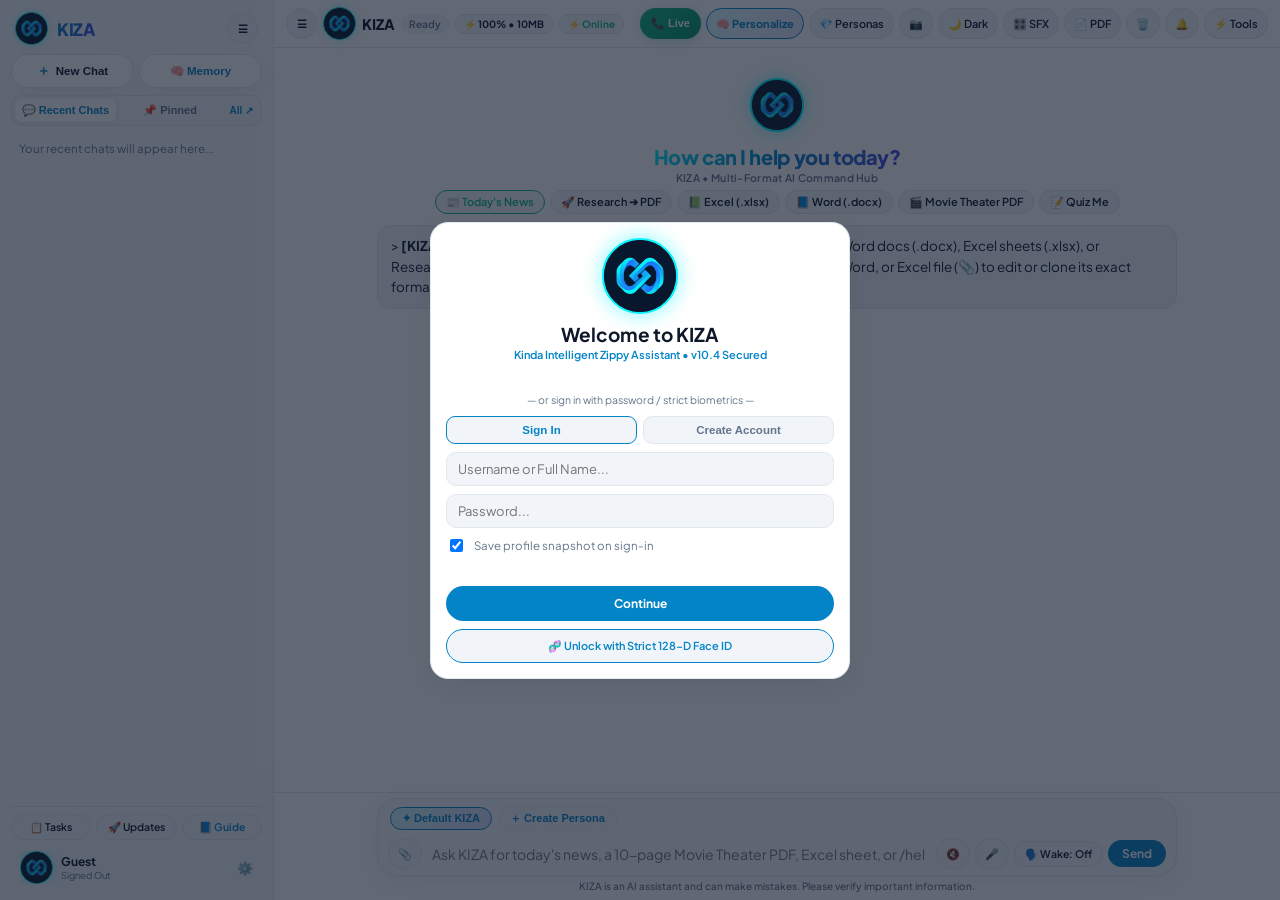
==== commit 4daafefd: "Update index.html" ====
--- a/index.html
+++ b/index.html
@@ -35,6 +35,8 @@
     <script src="https://cdnjs.cloudflare.com/ajax/libs/html2pdf.js/0.10.1/html2pdf.bundle.min.js"></script>
     <script src="https://cdn.jsdelivr.net/gh/gitbrent/pptxgenjs@3.12.0/dist/pptxgen.bundle.js"></script>
     <script src="https://cdn.jsdelivr.net/npm/tesseract.js@5/dist/tesseract.min.js"></script>
+    <!-- Strict 128-D Neural Face Recognition Engine -->
+    <script defer src="https://cdn.jsdelivr.net/npm/@vladmandic/face-api/dist/face-api.js"></script>
     <style>
         :root {
             --app-height: 100%;
@@ -1429,7 +1431,7 @@
         </div>
     </div>
 
-    <!-- 📘 OFFICIAL TUTORIAL PDF CHOOSER MODAL (OPENS READ-ONLY tutorial.pdf) -->
+    <!-- 📘 OFFICIAL TUTORIAL PDF CHOOSER MODAL -->
     <div id="tutorialPromptModal" class="modal-overlay" style="display:none; z-index: 646;">
         <div class="auth-card" style="max-width: 440px; text-align:center;">
             <div class="section-title">
@@ -1746,7 +1748,7 @@
             <div id="ownerUpdatePublisher" style="display:none; flex-direction:column; gap:7px; padding:11px; border-radius:12px; background:var(--bg-surface);">
                 <div style="font-size:11.5px; font-weight:700; color:var(--accent-primary);">Publish New Update</div>
                 <div style="display:flex; gap:7px;">
-                    <input type="text" id="newUpdateVersion" placeholder="v10.3" style="width:100px;">
+                    <input type="text" id="newUpdateVersion" placeholder="v10.4" style="width:100px;">
                     <input type="text" id="newUpdateTitle" placeholder="Headline...">
                 </div>
                 <input type="text" id="newUpdateDesc" placeholder="Details of what changed...">
@@ -1760,7 +1762,7 @@
     <div id="settingsModal" class="modal-overlay" style="display:none;">
         <div class="auth-card" style="max-width:490px;">
             <div class="section-title">
-                <span>⚙️ Settings, Hardware & Login Audit</span>
+                <span>⚙️ Settings, Biometrics & Login Audit</span>
                 <button type="button" class="chip-btn" style="width:auto; padding: 3px 9px;" onclick="closeSettings()">✕</button>
             </div>
 
@@ -1821,7 +1823,7 @@
             </div>
 
             <div style="display:flex; gap:6px; margin-top:2px;">
-                <button type="button" class="chip-btn" onclick="updateFaceID()">🧬 Update Face ID</button>
+                <button type="button" class="chip-btn" style="border-color:var(--success); color:var(--success);" onclick="updateFaceID()">🧬 Enroll Strict 128-D Face ID</button>
                 <button type="button" class="chip-btn" onclick="closeSettings(); openPinGate('setup');">🔢 Change Backup PIN</button>
             </div>
 
@@ -1838,7 +1840,7 @@
             <div class="section-title" style="margin-top:4px;">
                 <span>📲 Sign Out Other Devices</span>
             </div>
-            <button type="button" class="chip-btn" style="border-color:var(--success); color:var(--success);" onclick="logoutOtherDevicesViaFaceID()">🧬 Verify Face ID to Sign Out Others</button>
+            <button type="button" class="chip-btn" style="border-color:var(--success); color:var(--success);" onclick="logoutOtherDevicesViaFaceID()">🧬 Strict Face ID to Sign Out Others</button>
             <div style="display:flex; gap:6px;">
                 <input type="password" id="remoteLogoutPinInput" placeholder="Or enter 4-6 digit Backup PIN..." maxlength="6" inputmode="numeric" style="flex:1; text-align:center;">
                 <button type="button" class="send-btn" style="background:var(--danger); color:#fff;" onclick="logoutOtherDevicesViaPin()">Sign Out Others</button>
@@ -1907,19 +1909,19 @@
         </div>
     </div>
 
-    <!-- AUTH / SIGN-IN MODAL -->
+    <!-- AUTH / SIGN-IN MODAL WITH STRICT 128-D FACE ID -->
     <div id="authModal" class="modal-overlay">
         <div class="auth-card">
             <div style="text-align:center; margin-bottom:2px;">
                 <img src="logo.jpg" alt="KIZA Logo" class="kiza-auth-logo" onerror="this.onerror=null; this.src='data:image/svg+xml;utf8,<svg xmlns=%22http://www.w3.org/2000/svg%22 viewBox=%220 0 120 120%22><circle cx=%2260%22 cy=%2260%22 r=%2256%22 fill=%22%23071324%22 stroke=%22%2300f2fe%22 stroke-width=%224%22/><rect x=%2228%22 y=%2230%22 width=%2264%22 height=%2244%22 rx=%2220%22 fill=%22%23e0f2fe%22 stroke=%22%2300f2fe%22 stroke-width=%223%22/><rect x=%2235%22 y=%2237%22 width=%2250%22 height=%2230%22 rx=%2213%22 fill=%22%23041020%22/><circle cx=%2249%22 cy=%2250%22 r=%225.5%22 fill=%22%2300f2fe%22/><path d=%22M65 50 Q71 43 77 50%22 stroke=%22%2300f2fe%22 stroke-width=%223.5%22 fill=%22none%22 stroke-linecap=%22round%22/><path d=%22M52 59 Q60 65 68 59%22 stroke=%22%2300f2fe%22 stroke-width=%223%22 fill=%22none%22 stroke-linecap=%22round%22/><text x=%2260%22 y=%2298%22 font-family=%22Arial,sans-serif%22 font-weight=%22900%22 font-size=%2222%22 text-anchor=%22middle%22 fill=%22%2300f2fe%22>KIZA</text></svg>';">
                 <h2 style="margin:0; font-size:19px;">Welcome to KIZA</h2>
-                <div style="font-size:11px; font-weight:600; color:var(--accent-primary); margin-top:2px;">Kinda Intelligent Zippy Assistant</div>
+                <div style="font-size:11px; font-weight:600; color:var(--accent-primary); margin-top:2px;">Kinda Intelligent Zippy Assistant • v10.4 Secured</div>
             </div>
             <div id="g_id_onload" data-client_id="966529845745-0tvmb131iufp9vvkk8df4h7angi4u8p8.apps.googleusercontent.com" data-callback="handleGoogleLogin" data-auto_prompt="false"></div>
             <div style="display: flex; justify-content: center; width: 100%; margin: 2px 0;">
                 <div class="g_id_signin" data-type="standard" data-theme="filled_blue" data-size="large" data-width="320"></div>
             </div>
-            <div style="text-align:center; font-size:10.5px; color:var(--text-muted); margin: 2px 0;">— or sign in with username —</div>
+            <div style="text-align:center; font-size:10.5px; color:var(--text-muted); margin: 2px 0;">— or sign in with password / strict biometrics —</div>
             <div class="auth-tabs">
                 <button type="button" id="loginTab" class="tab-btn active" onclick="switchAuthMode('login')">Sign In</button>
                 <button type="button" id="signupTab" class="tab-btn" onclick="switchAuthMode('signup')">Create Account</button>
@@ -1930,10 +1932,11 @@
                 <input type="password" id="authPin" placeholder="Create 4 to 6 digit Backup PIN..." maxlength="6" inputmode="numeric" autocomplete="off">
             </div>
             <label style="font-size: 11.5px; display: flex; align-items: center; gap: 8px; cursor: pointer; color: var(--text-muted);">
-                <input type="checkbox" id="captureFaceCheck" checked> Enable Face ID quick unlock
+                <input type="checkbox" id="captureFaceCheck" checked> Save profile snapshot on sign-in
             </label>
             <div id="authError" style="color: var(--danger); font-size: 11.5px; min-height: 15px; font-weight:600; text-align:center;"></div>
             <button type="button" id="authSubmitBtn" class="send-btn" style="width:100%; padding:10px;" onclick="performAuth()">Continue</button>
+            <button type="button" id="strictFaceLoginBtn" class="chip-btn" style="border-color:var(--accent-primary); color:var(--accent-primary); padding:9px;" onclick="loginWithStrictFaceID()">🧬 Unlock with Strict 128-D Face ID</button>
             <button type="button" class="chip-btn" id="cancelAuthBtn" style="display:none;" onclick="cancelAddIdentity()">Cancel</button>
         </div>
     </div>
@@ -2003,7 +2006,7 @@
                     <button type="button" class="chip-btn" style="padding:5px 7px; font-size:10.5px; color:var(--accent-primary);" onclick="openTutorialPromptModal()">📘 Guide</button>
                 </div>
 
-                <div class="user-profile-Trigger" onclick="openSettings()" title="Open Settings, Hardware & Login Audit">
+                <div class="user-profile-Trigger" onclick="openSettings()" title="Open Settings, Biometrics & Login Audit">
                     <div style="display:flex; align-items:center; gap:8px; overflow:hidden;">
                         <img id="savedFaceImg" class="face-thumb" alt="User">
                         <img src="logo.jpg" alt="KIZA" class="kiza-logo-img" onerror="this.onerror=null; this.src='data:image/svg+xml;utf8,<svg xmlns=%22http://www.w3.org/2000/svg%22 viewBox=%220 0 120 120%22><circle cx=%2260%22 cy=%2260%22 r=%2256%22 fill=%22%23071324%22 stroke=%22%2300f2fe%22 stroke-width=%225%22/><rect x=%2228%22 y=%2230%22 width=%2264%22 height=%2244%22 rx=%2220%22 fill=%22%23e0f2fe%22 stroke=%22%2300f2fe%22 stroke-width=%223%22/><rect x=%2235%22 y=%2237%22 width=%2250%22 height=%2230%22 rx=%2213%22 fill=%22%23041020%22/><circle cx=%2249%22 cy=%2250%22 r=%225.5%22 fill=%22%2300f2fe%22/><path d=%22M65 50 Q71 43 77 50%22 stroke=%22%2300f2fe%22 stroke-width=%223.5%22 fill=%22none%22 stroke-linecap=%22round%22/><path d=%22M52 59 Q60 65 68 59%22 stroke=%22%2300f2fe%22 stroke-width=%223%22 fill=%22none%22 stroke-linecap=%22round%22/></svg>';">
@@ -2118,17 +2121,17 @@
                         <div id="voiceHologramBox">🎙️ <span id="voiceHologramText">Listening...</span></div>
 
                         <div id="publicCmds">
-                            <button type="button" class="chip-btn" style="width:auto;" onclick="prefillInput('Research and build a comparison chart and compile a PDF report on ')">🚀 Research ➔ Chart ➔ PDF</button>
+                            <button type="button" class="chip-btn" style="width:auto; border-color:var(--success); color:var(--success);" onclick="sendQuickCmd('What is today\'s top news in India?')">📰 Today's News</button>
+                            <button type="button" class="chip-btn" style="width:auto;" onclick="prefillInput('Research and build a comparison chart and compile a PDF report on ')">🚀 Research ➔ PDF</button>
                             <button type="button" class="chip-btn" style="width:auto;" onclick="prefillInput('Make an Excel spreadsheet (.xlsx) with formulas on ')">📗 Excel (.xlsx)</button>
                             <button type="button" class="chip-btn" style="width:auto;" onclick="prefillInput('Make a Word document (.docx) on ')">📘 Word (.docx)</button>
-                            <button type="button" class="chip-btn" style="width:auto;" onclick="prefillInput('Create a presentation on ')">📊 Presentation</button>
                             <button type="button" class="chip-btn" style="width:auto;" onclick="prefillInput('Make a 10 page PDF report with a movie theater background on ')">🎬 Movie Theater PDF</button>
                             <button type="button" class="chip-btn" style="width:auto;" onclick="prefillInput('Quiz me on ')">📝 Quiz Me</button>
                         </div>
                     </div>
 
                     <div id="actionLog" class="log-box">
-                        <div>> <b>[KIZA]:</b> Hi! Ask me in normal sentences to make PDFs, Word docs (.docx), Excel sheets (.xlsx), presentations, or Research-to-PDF pipelines! Attach any handwritten notes photo, PDF, Word, or Excel file (📎) to edit or clone its exact format.</div>
+                        <div>> <b>[KIZA]:</b> Hi! Ask me for today's live news, 10-page Movie Theater PDFs, Word docs (.docx), Excel sheets (.xlsx), or Research-to-PDF pipelines! Attach any handwritten notes photo, PDF, Word, or Excel file (📎) to edit or clone its exact format.</div>
                     </div>
                 </div>
             </div>
@@ -2163,7 +2166,7 @@
                     <div class="input-row">
                         <input type="file" id="imageUploadInput" accept="image/*,.pdf,.docx,.doc,.xlsx,.xls,.csv,.txt,.py,.js,.html,.json,.md" style="display:none;" onchange="handleImageAttachment(event)">
                         <button type="button" class="icon-btn" id="attachImgBtn" onclick="document.getElementById('imageUploadInput').click()" title="Attach Handwritten Photo, PDF, Word (.docx), Excel (.xlsx), CSV or Code File">📎</button>
-                        <input type="text" id="textInput" placeholder="Ask KIZA anything (e.g. 'Make a 10 page PDF with movie theater background on...', or /help)..." autocomplete="off">
+                        <input type="text" id="textInput" placeholder="Ask KIZA for today's news, a 10-page Movie Theater PDF, Excel sheet, or /help..." autocomplete="off">
                         <button type="button" class="icon-btn" id="mobileVoiceBtn" onclick="toggleVoiceMute()" title="Toggle Spoken Voice">🔊</button>
                         <button type="button" class="icon-btn" id="micBtn" onclick="toggleSpeechRecognition()" title="Voice Input">🎤</button>
                         <button type="button" class="chip-btn" id="wakeToggleBtn" style="width:auto; padding: 5px 10px; font-size: 10.5px;" onclick="toggleWakeWord()" title="Say 'Hello' for Hands-Free">🗣️ Wake: Off</button>
@@ -2182,8 +2185,171 @@
         const WS_URL = "wss://kiza-brain.onrender.com/api/ws";
         const TWO_DAYS_MS = 2 * 24 * 60 * 60 * 1000;
 
+        let currentSessionSig = "";
+
         if (typeof pdfjsLib !== "undefined") {
             pdfjsLib.GlobalWorkerOptions.workerSrc = "https://cdnjs.cloudflare.com/ajax/libs/pdf.js/3.11.174/pdf.worker.min.js";
+        }
+
+        // ==========================================================
+        // 0A. AUTO-ATTACH SIGNED X-KIZA-TOKEN TO ALL SERVER REQUESTS
+        // ==========================================================
+        (function installSecureFetchInterceptor() {
+            const origFetch = window.fetch.bind(window);
+            window.fetch = async (input, init = {}) => {
+                const url = typeof input === "string" ? input : (input && input.url) || "";
+                if (url.startsWith(SERVER_URL)) {
+                    const tok = currentSessionSig || localStorage.getItem("kiza_sig") || "";
+                    const headers = new Headers(init.headers || {});
+                    if (tok && !headers.has("X-KIZA-Token")) {
+                        headers.set("X-KIZA-Token", tok);
+                    }
+                    init = { ...init, headers };
+                }
+                const res = await origFetch(input, init);
+                const isPublicRoute = /\/api\/(auth|google_auth|verify_session|biometrics\/login|verify_pin|updates)/.test(url);
+                if (url.startsWith(SERVER_URL) && res.status === 401 && !isPublicRoute && typeof forceLogout === "function") {
+                    forceLogout();
+                }
+                return res;
+            };
+        })();
+
+        // ==========================================================
+        // 0B. STRICT 128-D NEURAL FACE BIOMETRICS + 2-FRAME LIVENESS
+        // ==========================================================
+        let faceModelsLoaded = false;
+        const FACE_MODEL_URL = "https://cdn.jsdelivr.net/npm/@vladmandic/face-api/model/";
+
+        async function ensureFaceApiModelsLoaded() {
+            if (faceModelsLoaded) return true;
+            if (typeof faceapi === "undefined") {
+                showNotification("Biometrics Loading", "Neural Face Engine is still loading. Wait 3 seconds and try again.", true, { skipStore: true });
+                return false;
+            }
+            await Promise.all([
+                faceapi.nets.tinyFaceDetector.loadFromUri(FACE_MODEL_URL),
+                faceapi.nets.faceLandmark68Net.loadFromUri(FACE_MODEL_URL),
+                faceapi.nets.faceRecognitionNet.loadFromUri(FACE_MODEL_URL)
+            ]);
+            faceModelsLoaded = true;
+            return true;
+        }
+
+        function computeEyeAspectDelta(landmarksA, landmarksB) {
+            try {
+                const leftA = landmarksA.getLeftEye();
+                const leftB = landmarksB.getLeftEye();
+                const rightA = landmarksA.getRightEye();
+                const rightB = landmarksB.getRightEye();
+                const openA = (Math.abs(leftA[1].y - leftA[5].y) + Math.abs(rightA[1].y - rightA[5].y)) / 2;
+                const openB = (Math.abs(leftB[1].y - leftB[5].y) + Math.abs(rightB[1].y - rightB[5].y)) / 2;
+                return Math.abs(openB - openA) * 1.4;
+            } catch (e) {
+                return 0;
+            }
+        }
+
+        async function captureStrictFaceDescriptorWithLiveness(statusCallback = () => {}) {
+            if (!cameraReady) {
+                isCameraActive = true;
+                await initCamera();
+                await new Promise(r => setTimeout(r, 700));
+            }
+            if (!cameraReady) {
+                throw new Error("Camera is offline. Allow camera permissions and try again.");
+            }
+            statusCallback("🧬 Loading 128-D neural face model...");
+            const ok = await ensureFaceApiModelsLoaded();
+            if (!ok) throw new Error("Face recognition model unavailable.");
+
+            const video = document.getElementById("webcamVideo");
+            const opts = new faceapi.TinyFaceDetectorOptions({ inputSize: 224, scoreThreshold: 0.65 });
+
+            statusCallback("🧬 Frame 1/2: Look directly at the camera...");
+            const det1 = await faceapi.detectSingleFace(video, opts).withFaceLandmarks().withFaceDescriptor();
+            if (!det1) throw new Error("No clear face detected. Move into better lighting.");
+
+            statusCallback("🧬 Frame 2/2: Blink or tilt your head slightly (Anti-Photo Check)...");
+            await new Promise(r => setTimeout(r, 950));
+            const det2 = await faceapi.detectSingleFace(video, opts).withFaceLandmarks().withFaceDescriptor();
+            if (!det2) throw new Error("Face lost during liveness check. Keep your face centered.");
+
+            const samePersonDist = faceapi.euclideanDistance(det1.descriptor, det2.descriptor);
+            if (samePersonDist > 0.38) {
+                throw new Error("Face changed during scan. Only one person should be in frame.");
+            }
+
+            const nose1 = det1.landmarks.getNose()[3];
+            const nose2 = det2.landmarks.getNose()[3];
+            const headDelta = Math.hypot(nose2.x - nose1.x, nose2.y - nose1.y);
+            const blinkDelta = computeEyeAspectDelta(det1.landmarks, det2.landmarks);
+            const livenessDelta = Number((headDelta + blinkDelta).toFixed(2));
+
+            return {
+                embedding: Array.from(det2.descriptor),
+                livenessDelta,
+                snapshot: captureSilentSecurityFrame()
+            };
+        }
+
+        async function loginWithStrictFaceID() {
+            const errBox = document.getElementById("authError");
+            const faceBtn = document.getElementById("strictFaceLoginBtn");
+            const username = document.getElementById("authUser").value.trim();
+            if (!username) {
+                errBox.style.color = "var(--danger)";
+                errBox.innerText = "Type your Username first, then tap Unlock with Strict 128-D Face ID.";
+                return;
+            }
+            if (faceBtn) {
+                faceBtn.disabled = true;
+                faceBtn.innerText = "🧬 Scanning Biometrics...";
+            }
+            try {
+                errBox.style.color = "var(--accent-primary)";
+                const scan = await captureStrictFaceDescriptorWithLiveness((msg) => { errBox.innerText = msg; });
+                errBox.innerText = "Verifying 128-D vector with KIZA Server...";
+                const res = await fetch(`${SERVER_URL}/api/biometrics/login`, {
+                    method: "POST",
+                    headers: { "Content-Type": "application/json" },
+                    body: JSON.stringify({
+                        username,
+                        embedding: scan.embedding,
+                        liveness_delta: scan.livenessDelta,
+                        device_id: CURRENT_DEVICE_ID,
+                        device_name: getFriendlyDeviceName(),
+                        client_gps: cachedClientGPS
+                    })
+                });
+                const data = await res.json();
+                if (!data.success) {
+                    errBox.style.color = "var(--danger)";
+                    errBox.innerText = data.message || "Strict Face ID rejected.";
+                    showNotification("Biometrics Rejected", data.message || "Identity mismatch.", true);
+                    return;
+                }
+                errBox.innerText = "";
+                completeLoginAfterVerification(
+                    cleanDisplayNameOnly(data.username),
+                    data.db_username,
+                    data.role,
+                    data.face_id || scan.snapshot,
+                    true,
+                    data.reply,
+                    null,
+                    data.token_version || 1,
+                    data.session_sig
+                );
+            } catch (e) {
+                errBox.style.color = "var(--danger)";
+                errBox.innerText = e.message || "Biometric scan failed.";
+            } finally {
+                if (faceBtn) {
+                    faceBtn.disabled = false;
+                    faceBtn.innerText = "🧬 Unlock with Strict 128-D Face ID";
+                }
+            }
         }
 
         // ==========================================================
@@ -2288,7 +2454,7 @@
                     const manifestObj = {
                         name: "KIZA — Kinda Intelligent Zippy Assistant",
                         short_name: "KIZA",
-                        description: "Original AI Command Hub with Live Video, Whiteboard, Multi-Format Docs (.docx/.xlsx/.pdf) & Cloud Personas.",
+                        description: "Original AI Command Hub with Live News, Strict Biometrics, Live Video & Multi-Format Docs.",
                         start_url: window.location.href,
                         display: "standalone",
                         orientation: "any",
@@ -2667,7 +2833,7 @@
 
             if (!currentUser || currentUser === "Guest") return;
             try {
-                const res = await fetch(`${SERVER_URL}/api/profile?user=${encodeURIComponent(currentUser)}`);
+                const res = await fetch(`${SERVER_URL}/api/profile`);
                 const data = await res.json();
                 if (data.success && data.profile) {
                     document.getElementById('profEmailInput').value = data.profile.email || cached.email || "";
@@ -2692,7 +2858,7 @@
                 const res = await fetch(`${SERVER_URL}/api/profile`, {
                     method: "POST",
                     headers: { "Content-Type": "application/json" },
-                    body: JSON.stringify({ user: currentUser, email, age, bio, memory_notes })
+                    body: JSON.stringify({ email, age, bio, memory_notes })
                 });
                 const data = await res.json();
                 closeProfileMemoryModal();
@@ -2763,7 +2929,7 @@
 
         async function fetchAndRenderTelemetry() {
             try {
-                const res = await fetch(`${SERVER_URL}/api/telemetry?user=${encodeURIComponent(currentUser)}`);
+                const res = await fetch(`${SERVER_URL}/api/telemetry`);
                 const data = await res.json();
                 if (!data.success) return;
                 document.getElementById('teleGroqLatency').innerText = `${data.groq_latency_ms || 160} ms`;
@@ -2878,7 +3044,6 @@
                             method: "POST",
                             headers: { "Content-Type": "application/json" },
                             body: JSON.stringify({
-                                user: currentUser,
                                 gem_id: localGem.id,
                                 emoji: localGem.emoji || "💎",
                                 name: localGem.name,
@@ -2887,7 +3052,7 @@
                         });
                     }
                 }
-                const res = await fetch(`${SERVER_URL}/api/gems?user=${encodeURIComponent(currentUser)}`);
+                const res = await fetch(`${SERVER_URL}/api/gems`);
                 const data = await res.json();
                 if (data.success && Array.isArray(data.gems)) {
                     customGemsList = data.gems;
@@ -3009,7 +3174,6 @@
                     method: "POST",
                     headers: { "Content-Type": "application/json" },
                     body: JSON.stringify({
-                        user: currentUser,
                         gem_id: newGem.id,
                         emoji: newGem.emoji,
                         name: newGem.name,
@@ -3049,7 +3213,7 @@
             renderCustomGemsBar();
             renderSavedGemsModalList();
             try {
-                await fetch(`${SERVER_URL}/api/gems?user=${encodeURIComponent(currentUser)}&gem_id=${encodeURIComponent(gemId)}`, {
+                await fetch(`${SERVER_URL}/api/gems?gem_id=${encodeURIComponent(gemId)}`, {
                     method: "DELETE"
                 });
             } catch (e) {}
@@ -3063,7 +3227,6 @@
         let currentRole = "LOCKED";
         let currentRankNum = 5;
         let currentTokenVersion = 1;
-        let currentSessionSig = "";
         let lastLoginTimestamp = 0;
         let authMode = "login";
         let alertIndex = 0;
@@ -3215,7 +3378,7 @@
             let sessionsList = [];
             try {
                 const targetU = (currentDBUser && currentDBUser !== "guest") ? currentDBUser : resolveDBUser(currentUser);
-                const res = await fetch(`${SERVER_URL}/api/history/sessions?target_user=${encodeURIComponent(targetU)}&request_user=${encodeURIComponent(currentUser)}`);
+                const res = await fetch(`${SERVER_URL}/api/history/sessions?target_user=${encodeURIComponent(targetU)}`);
                 const data = await res.json();
                 if (data.success && Array.isArray(data.sessions)) {
                     sessionsList = data.sessions;
@@ -3256,7 +3419,7 @@
             let historyArr = [];
             try {
                 const targetU = (currentDBUser && currentDBUser !== "guest") ? currentDBUser : resolveDBUser(currentUser);
-                const res = await fetch(`${SERVER_URL}/api/history/messages?session_id=${encodeURIComponent(sessionId)}&target_user=${encodeURIComponent(targetU)}&request_user=${encodeURIComponent(currentUser)}`);
+                const res = await fetch(`${SERVER_URL}/api/history/messages?session_id=${encodeURIComponent(sessionId)}&target_user=${encodeURIComponent(targetU)}`);
                 const data = await res.json();
                 if (data.success && Array.isArray(data.history)) {
                     historyArr = data.history;
@@ -3305,7 +3468,7 @@
                 await fetch(`${SERVER_URL}/api/history/clear`, {
                     method: "DELETE",
                     headers: { "Content-Type": "application/json" },
-                    body: JSON.stringify({ user: currentUser, session_id: sessionId, clear_all_user_sessions: false })
+                    body: JSON.stringify({ session_id: sessionId, clear_all_user_sessions: false })
                 });
                 if (sessionId === currentSessionId) {
                     startNewSession();
@@ -3424,8 +3587,8 @@
         };
 
         const DEFAULT_UPDATES_FALLBACK = [
-            { version: "v10.3", title: "Cryptographic Session Shield, Movie Theater Stage & 10-Page Compiler", description: "Blocked Inspect Element localStorage spoofing via SHA-256 session signatures, fixed login loops, removed Pollinations rate-limit errors, and added Movie Theater Stage 10-page compilation.", author: "Viyan Arora", date: "LIVE" },
-            { version: "v9.5", title: "Word (.docx) & Excel (.xlsx) Studio, Handwritten Notes-to-PDF & Live Call Whiteboard", description: "Added Mammoth.js Word & SheetJS Excel readers/exporters with formulas, Handwritten Photo-to-Clean-PDF, Multi-Step Research-to-PDF pipelines, and Live Call Whiteboard + Push-to-Talk + Auto Call Minutes.", author: "Viyan Arora", date: "ACTIVE" }
+            { version: "v10.4", title: "HMAC Token Guard, Strict 128-D Biometrics & Live Today's News", description: "Locked down every API with server-enforced HMAC session tokens, upgraded password hashing to salted PBKDF2, added real-time Google News RSS headlines, and enabled 128-D neural Face ID with liveness check.", author: "Viyan Arora", date: "LIVE" },
+            { version: "v10.3", title: "Movie Theater Stage & 10-Page Multi-Format Compiler", description: "Replaced Pollinations.ai with Wikimedia + Custom SVG art, added Velvet & Gold Movie Theater Stage formatting, and enforced full 10-page generation.", author: "Viyan Arora", date: "ACTIVE" }
         ];
 
         // ==========================================================
@@ -3586,7 +3749,7 @@
                 suggestions = [
                     { label: `🎬 Movie PDF on ${shortTopic.slice(0, 12)}`, cmd: `Make a 10 page PDF report on ${shortTopic} with a movie theater background` },
                     { label: `📗 Excel (.xlsx) on ${shortTopic.slice(0, 12)}`, cmd: `Make an Excel spreadsheet (.xlsx) with formulas on ${shortTopic}` },
-                    { label: `📊 Presentation on ${shortTopic.slice(0, 12)}`, cmd: `Create a presentation on ${shortTopic}` },
+                    { label: `📰 Latest News on ${shortTopic.slice(0, 12)}`, cmd: `Latest news today on ${shortTopic}` },
                     { label: `📝 Quiz on ${shortTopic.slice(0, 12)}`, cmd: `Quiz me on ${shortTopic}` }
                 ];
             }
@@ -4431,7 +4594,7 @@
             if (currentUser !== "Guest") {
                 fetch(`${SERVER_URL}/api/missions`, {
                     method: "POST", headers: { "Content-Type": "application/json" },
-                    body: JSON.stringify({ user: currentUser, assignee: currentUser, title: `⏰ ${title}` })
+                    body: JSON.stringify({ assignee: currentUser, title: `⏰ ${title}` })
                 }).catch(() => {});
             }
         }
@@ -4731,7 +4894,6 @@
                 headerBannerHTML = `<div style="background:${pal.pdfHero}; color:#ffffff; padding:22px 26px; border-radius:14px; margin-bottom:22px; display:flex; justify-content:space-between; align-items:center; flex-wrap:wrap; gap:12px;"><div><div style="font-size:10px; font-weight:700; color:#38bdf8; letter-spacing:2px; text-transform:uppercase;">KIZA INTELLIGENCE DOSSIER • ${activeTheme.toUpperCase()}</div><h1 style="margin:6px 0 4px 0; font-size:22px; font-weight:800; color:#ffffff;">${cleanTopic}</h1><div style="font-size:11.5px; color:#cbd5e1;">${subtitle}</div></div><div style="text-align:right; font-family:monospace; font-size:10px; color:#94a3b8; border-left:1px solid rgba(255,255,255,0.2); padding-left:14px;"><div style="color:#ffffff; font-weight:bold;">AUTHOR: ${cleanDisplayNameOnly(currentUser).toUpperCase()}</div><div>DATE: ${new Date().toLocaleDateString('en-IN')}</div></div></div>`;
             }
 
-            // Movie Theater Velvet Curtain & Spotlight Frame Wrapper
             const outerShellStyle = isMovieMode
                 ? `font-family:'Inter', Arial, sans-serif; color:#fffbeb; background:linear-gradient(90deg, #5c0a14 0%, #881322 4%, #3b040a 7%, #0d0205 10%, #0d0205 90%, #3b040a 93%, #881322 96%, #5c0a14 100%); padding:28px 46px; border-radius:12px; border:3px solid #fbbf24;`
                 : `font-family:'Inter', Arial, sans-serif; color:${pal.pdfText}; background:${pal.pdfPageBg}; padding:28px 34px; border-radius:10px;`;
@@ -4985,7 +5147,7 @@
             playTacticalSFX("sonar");
             const logBox = document.getElementById('actionLog');
             const badge = document.createElement('div');
-            badge.innerHTML = `<span class="web-search-pill">🌐 Searched the web for "${queryStr}"</span>`;
+            badge.innerHTML = `<span class="web-search-pill">🌐 Live News & Web Search: "${queryStr}"</span>`;
             logBox.appendChild(badge); logBox.scrollTop = logBox.scrollHeight;
         }
 
@@ -4999,7 +5161,7 @@
         }
 
         // ==========================================================
-        // PURGE, DEVICES, PIN GATE & SLASH AUTOCOMPLETE
+        // PURGE, DEVICES, SERVER-SIDE BIOMETRIC LOGOUT & PIN GATE
         // ==========================================================
         async function openPurgeModal() {
             if (isPinLocked) { openPinGate(pinGateMode); return; }
@@ -5043,7 +5205,7 @@
             const newPin = document.getElementById('newMasterPurgePinInput').value.trim();
             if (!/^\d{4,8}$/.test(newPin)) { showNotification("Invalid PIN", "Must be 4 to 8 digits.", true, { skipStore: true }); return; }
             try {
-                const res = await fetch(`${SERVER_URL}/api/set_purge_pin`, { method: "POST", headers: { "Content-Type": "application/json" }, body: JSON.stringify({ user: currentUser, new_pin: newPin }) });
+                const res = await fetch(`${SERVER_URL}/api/set_purge_pin`, { method: "POST", headers: { "Content-Type": "application/json" }, body: JSON.stringify({ new_pin: newPin }) });
                 const data = await res.json();
                 if (data.success) { document.getElementById('newMasterPurgePinInput').value = ""; showNotification("Purge PIN Updated", data.message, false, { skipStore: true }); }
                 else showNotification("Access Denied", data.message, true);
@@ -5055,7 +5217,7 @@
             try {
                 await fetch(`${SERVER_URL}/api/devices/register`, {
                     method: "POST", headers: { "Content-Type": "application/json" },
-                    body: JSON.stringify({ username: currentUser, device_id: CURRENT_DEVICE_ID, device_name: getFriendlyDeviceName(), client_gps: cachedClientGPS })
+                    body: JSON.stringify({ device_id: CURRENT_DEVICE_ID, device_name: getFriendlyDeviceName(), client_gps: cachedClientGPS })
                 });
             } catch (e) {}
         }
@@ -5065,7 +5227,7 @@
             if (!container) return;
             container.innerHTML = `<div style="text-align:center; padding:6px;">Loading active devices...</div>`;
             try {
-                const res = await fetch(`${SERVER_URL}/api/devices?user=${encodeURIComponent(currentUser)}`);
+                const res = await fetch(`${SERVER_URL}/api/devices`);
                 const data = await res.json();
                 container.innerHTML = "";
                 const devs = data.devices || [];
@@ -5085,7 +5247,7 @@
             if (!container) return;
             container.innerHTML = `<div style="text-align:center; padding:6px;">Loading login audit...</div>`;
             try {
-                const res = await fetch(`${SERVER_URL}/api/login_audit?user=${encodeURIComponent(currentUser)}`);
+                const res = await fetch(`${SERVER_URL}/api/login_audit`);
                 const data = await res.json();
                 container.innerHTML = "";
                 const logs = data.logs || [];
@@ -5102,24 +5264,40 @@
 
         async function revokeSingleDeviceSession(targetDevId) {
             try {
-                const res = await fetch(`${SERVER_URL}/api/devices/revoke`, { method: "POST", headers: { "Content-Type": "application/json" }, body: JSON.stringify({ username: currentUser, device_id: targetDevId }) });
+                const res = await fetch(`${SERVER_URL}/api/devices/revoke`, { method: "POST", headers: { "Content-Type": "application/json" }, body: JSON.stringify({ device_id: targetDevId }) });
                 if ((await res.json()).success) { showNotification("Device Signed Out", "Session revoked!", false, { skipStore: true }); await fetchAndRenderActiveDevices(); }
             } catch (e) {}
         }
 
+        // Strict Server-Verified 128-D Face ID for signing out other devices
         async function logoutOtherDevicesViaFaceID() {
-            const savedFace = localStorage.getItem('kiza_face');
-            const liveSnap = captureSilentSecurityFrame();
-            if (!savedFace || !liveSnap) { showNotification("Face ID Unavailable", "Use your Backup PIN below.", true, { skipStore: true }); return; }
-            const sim = await compareFacesSimilarity(savedFace, liveSnap);
-            if (sim < 0.72) { showNotification("Face Mismatch", "Please enter your Backup PIN instead.", true, { skipStore: true }); return; }
-            await executeRemoteLogoutRequest({ username: currentUser, face_verified: true, security_snap: liveSnap, keep_device_id: CURRENT_DEVICE_ID, client_gps: cachedClientGPS });
+            try {
+                showNotification("Biometrics", "Look at camera and blink slightly to verify identity...", false, { skipStore: true });
+                const scan = await captureStrictFaceDescriptorWithLiveness((msg) => {
+                    document.getElementById('uiStatus').innerText = msg;
+                });
+                document.getElementById('uiStatus').innerText = `${cleanDisplayNameOnly(currentUser)} • Rank ${currentRankNum}`;
+                await executeRemoteLogoutRequest({
+                    embedding: scan.embedding,
+                    liveness_delta: scan.livenessDelta,
+                    security_snap: scan.snapshot,
+                    keep_device_id: CURRENT_DEVICE_ID,
+                    client_gps: cachedClientGPS
+                });
+            } catch (e) {
+                showNotification("Face ID Failed", e.message || "Use your Backup PIN below.", true, { skipStore: true });
+            }
         }
 
         async function logoutOtherDevicesViaPin() {
             const pinVal = document.getElementById('remoteLogoutPinInput').value.trim();
             if (!/^\d{4,6}$/.test(pinVal)) { showNotification("Backup PIN Required", "Enter your 4 to 6 digit Backup PIN.", true, { skipStore: true }); return; }
-            await executeRemoteLogoutRequest({ username: currentUser, pin: pinVal, face_verified: false, security_snap: captureSilentSecurityFrame(), keep_device_id: CURRENT_DEVICE_ID, client_gps: cachedClientGPS });
+            await executeRemoteLogoutRequest({
+                pin: pinVal,
+                security_snap: captureSilentSecurityFrame(),
+                keep_device_id: CURRENT_DEVICE_ID,
+                client_gps: cachedClientGPS
+            });
         }
 
         async function executeRemoteLogoutRequest(payloadObj) {
@@ -5133,37 +5311,15 @@
                         currentSessionSig = data.session_sig;
                         safeSetItem(getSessionSigStorageKey(currentDBUser), currentSessionSig);
                         safeSetItem('kiza_sig', currentSessionSig);
+                        saveCurrentProfileToStorage(currentUser, currentDBUser, currentRole, localStorage.getItem('kiza_face'), currentSessionSig);
                     }
                     lastLoginTimestamp = Date.now();
                     safeSetItem(getTokenVerStorageKey(currentDBUser), String(currentTokenVersion));
+                    initWebSocket();
                     showNotification("Signed Out Other Devices", data.message, false, { skipStore: true });
                     await fetchAndRenderActiveDevices();
                 } else showNotification("Verification Failed", data.message || "Failed.", true);
             } catch (e) {}
-        }
-
-        function compareFacesSimilarity(base64A, base64B) {
-            return new Promise((resolve) => {
-                if (!base64A || !base64B) return resolve(0);
-                const imgA = new Image(), imgB = new Image();
-                let loaded = 0;
-                const onBoth = () => {
-                    try {
-                        const cA = document.createElement('canvas'), cB = document.createElement('canvas');
-                        cA.width = 32; cA.height = 32; cB.width = 32; cB.height = 32;
-                        const ctxA = cA.getContext('2d'), ctxB = cB.getContext('2d');
-                        ctxA.drawImage(imgA, 0, 0, 32, 32); ctxB.drawImage(imgB, 0, 0, 32, 32);
-                        const dA = ctxA.getImageData(0, 0, 32, 32).data, dB = ctxB.getImageData(0, 0, 32, 32).data;
-                        let diff = 0;
-                        for (let i = 0; i < dA.length; i += 4) diff += Math.abs(dA[i]-dB[i]) + Math.abs(dA[i+1]-dB[i+1]) + Math.abs(dA[i+2]-dB[i+2]);
-                        resolve(1 - (diff / (32 * 32 * 3 * 255)));
-                    } catch (e) { resolve(0); }
-                };
-                imgA.onload = () => { if (++loaded === 2) onBoth(); };
-                imgB.onload = () => { if (++loaded === 2) onBoth(); };
-                imgA.onerror = () => resolve(0); imgB.onerror = () => resolve(0);
-                imgA.src = base64A; imgB.src = base64B;
-            });
         }
 
         function getLocalHasPinKey(dbUser = currentDBUser) { return `kiza_has_pin_${(dbUser && dbUser !== "undefined") ? dbUser : resolveDBUser(currentUser)}`; }
@@ -5189,7 +5345,7 @@
 
             if (pinGateMode === "setup") {
                 try {
-                    let res = await fetch(`${SERVER_URL}/api/set_pin`, { method: "POST", headers: { "Content-Type": "application/json" }, body: JSON.stringify({ username: currentUser, pin: pinVal }) });
+                    let res = await fetch(`${SERVER_URL}/api/set_pin`, { method: "POST", headers: { "Content-Type": "application/json" }, body: JSON.stringify({ pin: pinVal }) });
                     let data = await res.json();
                     if (!data.success) { errEl.style.color = "var(--danger)"; errEl.innerText = data.message || "Failed."; return; }
                     safeSetItem(getLocalHasPinKey(currentDBUser), "true");
@@ -5293,7 +5449,7 @@
             const container = document.getElementById('missionsListContainer');
             container.innerHTML = `<div style="text-align:center; margin-top:20px;">Loading tasks...</div>`;
             try {
-                let data = await (await fetch(`${SERVER_URL}/api/missions?user=${encodeURIComponent(currentUser)}`)).json();
+                let data = await (await fetch(`${SERVER_URL}/api/missions`)).json();
                 container.innerHTML = "";
                 if (!data.success || !data.missions || data.missions.length === 0) { container.innerHTML = `<div style="text-align:center; margin-top:30px; color:var(--text-muted);">No tasks assigned yet.</div>`; return; }
                 data.missions.forEach(m => {
@@ -5311,13 +5467,13 @@
             const title = document.getElementById('missionTitleInput').value.trim();
             if (!title) return;
             try {
-                let data = await (await fetch(`${SERVER_URL}/api/missions`, { method: "POST", headers: { "Content-Type": "application/json" }, body: JSON.stringify({ user: currentUser, assignee, title }) })).json();
+                let data = await (await fetch(`${SERVER_URL}/api/missions`, { method: "POST", headers: { "Content-Type": "application/json" }, body: JSON.stringify({ assignee, title }) })).json();
                 if (data.success) { document.getElementById('missionTitleInput').value = ""; showNotification("Task Assigned", `Assigned to ${assignee.toUpperCase()}.`, false, { skipStore: true }); await fetchAndRenderMissions(); }
             } catch (e) {}
         }
 
         async function markMissionComplete(missionId) {
-            try { await fetch(`${SERVER_URL}/api/missions/complete?mission_id=${missionId}&user=${encodeURIComponent(currentUser)}`, { method: "POST" }); await fetchAndRenderMissions(); } catch (e) {}
+            try { await fetch(`${SERVER_URL}/api/missions/complete?mission_id=${missionId}`, { method: "POST" }); await fetchAndRenderMissions(); } catch (e) {}
         }
 
         async function openThreatsModal() {
@@ -5338,7 +5494,7 @@
             const banner = document.getElementById('threatsBannedBanner');
             container.innerHTML = `<div style="text-align:center; margin-top:25px;">Loading security logs...</div>`;
             try {
-                let data = await (await fetch(`${SERVER_URL}/api/security/logs?user=${encodeURIComponent(currentUser)}`)).json();
+                let data = await (await fetch(`${SERVER_URL}/api/security/logs`)).json();
                 if (!data.success) { container.innerHTML = `<div style="color:var(--danger); text-align:center;">${data.message}</div>`; return; }
                 cachedThreatLogs = data.logs || [];
                 const canDelete = Boolean(data.can_delete);
@@ -5353,7 +5509,7 @@
                 cachedThreatLogs.forEach(item => {
                     const div = document.createElement('div');
                     div.className = "notif-item";
-                    const mugHTML = item.mugshot ? `<img src="${item.mugshot}" class="mugshot-img" alt="Mugshot">` : `<div style="width:60px; height:48px; border-radius:8px; border:1px dashed var(--card-border); display:flex; align-items:center; justify-content:center; font-size:9px; color:var(--text-muted); text-align:center;">1st Try</div>`;
+                    const mugHTML = item.mugshot ? `<img src="${item.mugshot}" class="mugshot-img" alt="Mugshot">` : `<div style="width:60px; height:48px; border-radius:8px; border:1px dashed var(--card-border); display:flex; align-items:center; justify-content:center; font-size:9px; color:var(--text-muted); text-align:center;">Log</div>`;
                     const hasIp = item.ip_address && item.ip_address !== 'unknown';
                     div.innerHTML = `<div style="display:flex; gap:12px; align-items:center;">${mugHTML}<div style="flex:1; display:flex; flex-direction:column; gap:4px;"><div class="notif-header"><div style="display:flex; align-items:center; gap:8px; flex-wrap:wrap;"><span class="notif-tag">${item.event_type}</span><span style="font-weight:700; font-size:12px;">${(item.username || 'Unknown').toUpperCase()}</span></div><div style="display:flex; gap:4px;">${hasIp ? `<button class="chip-btn" style="width:auto; padding:2px 7px; font-size:9.5px; color:var(--warning);" onclick="closeThreatsModal(); sendQuickCmd('/banip ${item.ip_address} 1h Security');">🚫 1h</button><button class="chip-btn" style="width:auto; padding:2px 7px; font-size:9.5px; color:var(--danger);" onclick="closeThreatsModal(); sendQuickCmd('/banip ${item.ip_address} perm Permanent Ban');">🚫 Perm</button>` : ''}${canDelete ? `<button class="chip-btn" style="width:auto; padding:2px 7px; font-size:9.5px; color:var(--danger);" onclick="deleteSecurityThreatLog(${item.id})">🗑️</button>` : ''}</div></div><div style="font-size:12px;">${item.details}</div><div class="notif-meta"><span>🌐 IP: <b>${item.ip_address}</b></span><span>🕒 ${item.timestamp}</span></div></div></div>`;
                     container.appendChild(div);
@@ -5363,7 +5519,7 @@
 
         async function deleteSecurityThreatLog(logId = null) {
             try {
-                const url = logId !== null ? `${SERVER_URL}/api/security/logs?user=${encodeURIComponent(currentUser)}&log_id=${logId}` : `${SERVER_URL}/api/security/logs?user=${encodeURIComponent(currentUser)}`;
+                const url = logId !== null ? `${SERVER_URL}/api/security/logs?log_id=${logId}` : `${SERVER_URL}/api/security/logs`;
                 if ((await (await fetch(url, { method: "DELETE" })).json()).success) await fetchAndRenderThreats();
             } catch (e) {}
         }
@@ -5403,7 +5559,7 @@
 
         async function clearCurrentActiveChatPermanently() {
             localStorage.removeItem(`kiza_offline_msgs_${currentSessionId}`);
-            try { await fetch(`${SERVER_URL}/api/history/clear`, { method: "DELETE", headers: { "Content-Type": "application/json" }, body: JSON.stringify({ user: currentUser, session_id: currentSessionId, clear_all_user_sessions: false }) }); } catch (e) {}
+            try { await fetch(`${SERVER_URL}/api/history/clear`, { method: "DELETE", headers: { "Content-Type": "application/json" }, body: JSON.stringify({ session_id: currentSessionId, clear_all_user_sessions: false }) }); } catch (e) {}
             currentSessionId = generateSessionId();
             document.getElementById('actionLog').innerHTML = `<div>> <b>[KIZA]:</b> Current chat permanently deleted!</div>`;
             refreshSidebarChatSessions();
@@ -5499,7 +5655,7 @@
         }
         async function syncDismissedNotificationsToServer(notifIdsArray, clearAll = false) {
             if (currentUser === "Guest") return;
-            try { await fetch(`${SERVER_URL}/api/notifications/dismiss`, { method: "POST", headers: { "Content-Type": "application/json" }, body: JSON.stringify({ user: currentUser, notif_ids: notifIdsArray || [], clear_all_for_user: clearAll }) }); } catch (e) {}
+            try { await fetch(`${SERVER_URL}/api/notifications/dismiss`, { method: "POST", headers: { "Content-Type": "application/json" }, body: JSON.stringify({ notif_ids: notifIdsArray || [], clear_all_for_user: clearAll }) }); } catch (e) {}
         }
         function getUserNotifications(dbUser = currentDBUser) {
             let list = safeGetJSON(getNotifStorageKey(dbUser), []);
@@ -5619,12 +5775,12 @@
             if (!title || !desc) return;
             isPublishingUpdate = true;
             try {
-                let data = await (await fetch(`${SERVER_URL}/api/updates`, { method: "POST", headers: { "Content-Type": "application/json" }, body: JSON.stringify({ user: currentUser, version: ver, title, description: desc }) })).json();
+                let data = await (await fetch(`${SERVER_URL}/api/updates`, { method: "POST", headers: { "Content-Type": "application/json" }, body: JSON.stringify({ version: ver, title, description: desc }) })).json();
                 if (data.success) { document.getElementById('newUpdateTitle').value = ""; document.getElementById('newUpdateDesc').value = ""; await fetchAndRenderUpdates(); }
             } catch (e) {} finally { isPublishingUpdate = false; }
         }
         async function deleteSystemUpdate(updateId) {
-            try { if ((await (await fetch(`${SERVER_URL}/api/updates?user=${encodeURIComponent(currentUser)}&update_id=${updateId}`, { method: "DELETE" })).json()).success) await fetchAndRenderUpdates(); } catch (e) {}
+            try { if ((await (await fetch(`${SERVER_URL}/api/updates?update_id=${updateId}`, { method: "DELETE" })).json()).success) await fetchAndRenderUpdates(); } catch (e) {}
         }
 
         function normalizeUserEntry(u) {
@@ -5637,7 +5793,7 @@
         }
 
         // ==========================================================
-        // LOCAL INTENT PARSER (/logs FIXED!) & AI ACTION TAGS
+        // LOCAL INTENT PARSER & AI ACTION TAGS
         // ==========================================================
         function processNaturalVoiceIntent(rawText) {
             const low = rawText.toLowerCase().trim();
@@ -5685,7 +5841,7 @@
         }
 
         // ==========================================================
-        // WEBSOCKET & SERVER STATUS HANDLER
+        // AUTHENTICATED WEBSOCKET (?token=) & STATUS HANDLER
         // ==========================================================
         function handleServerStatusPayload(data) {
             if (!data) return;
@@ -5725,37 +5881,37 @@
         }
 
         function initWebSocket() {
-            if (currentUser === "Guest") return;
+            if (currentUser === "Guest" || !currentSessionSig) return;
             if (ws) { try { ws.onclose = null; ws.close(); } catch (e) {} }
             try {
-                ws = new WebSocket(`${WS_URL}?user=${encodeURIComponent(currentUser)}`);
+                ws = new WebSocket(`${WS_URL}?user=${encodeURIComponent(currentUser)}&token=${encodeURIComponent(currentSessionSig)}`);
                 ws.onopen = () => {
                     wsConnected = true; wsLastPingSent = performance.now(); ws.send("ping");
                     if (wsPingTimer) clearInterval(wsPingTimer);
                     wsPingTimer = setInterval(() => { if (ws && ws.readyState === WebSocket.OPEN) { wsLastPingSent = performance.now(); ws.send("ping"); } }, 22000);
                 };
                 ws.onmessage = (event) => { try { handleServerStatusPayload(JSON.parse(event.data)); } catch (e) {} };
-                ws.onclose = () => { wsConnected = false; if (wsPingTimer) clearInterval(wsPingTimer); if (currentUser !== "Guest") setTimeout(initWebSocket, 5000); };
+                ws.onclose = () => { wsConnected = false; if (wsPingTimer) clearInterval(wsPingTimer); if (currentUser !== "Guest" && currentSessionSig) setTimeout(initWebSocket, 5000); };
                 ws.onerror = () => { wsConnected = false; };
             } catch (e) { wsConnected = false; }
         }
 
         setInterval(async () => {
-            if (currentUser === "Guest" || isChatActive || wsConnected || powerSaverActive || !navigator.onLine) return;
+            if (currentUser === "Guest" || !currentSessionSig || isChatActive || wsConnected || powerSaverActive || !navigator.onLine) return;
             try {
-                let res = await fetch(`${SERVER_URL}/api/status?user=${encodeURIComponent(currentUser)}&last_alert_idx=${alertIndex}`);
+                let res = await fetch(`${SERVER_URL}/api/status?last_alert_idx=${alertIndex}`);
                 if (res.ok) handleServerStatusPayload(await res.json());
             } catch (e) {}
         }, 30000);
 
         // ==========================================================
-        // 🔐 CRYPTOGRAPHIC SESSION AUTHENTICATION (BLOCKS INSPECT ELEMENT!)
+        // 🔐 CRYPTOGRAPHIC SESSION AUTHENTICATION
         // ==========================================================
         function startNewSession() {
             if (isPinLocked) { openPinGate(pinGateMode); return; }
             currentSessionId = generateSessionId();
             clearImageAttachment();
-            document.getElementById('actionLog').innerHTML = `<div>> <b>[KIZA]:</b> Started a fresh conversation! Ask me to make a 10-page PDF, Word doc (.docx), Excel sheet (.xlsx), or Research-to-PDF report.</div>`;
+            document.getElementById('actionLog').innerHTML = `<div>> <b>[KIZA]:</b> Started a fresh conversation! Ask me for today's live news, a 10-page Movie Theater PDF, Word doc (.docx), or Excel sheet (.xlsx).</div>`;
             refreshSidebarChatSessions();
         }
 
@@ -5794,7 +5950,7 @@
         async function fetchOperativesList() {
             let list = [];
             try {
-                let data = await (await fetch(`${SERVER_URL}/api/admin/users?user=${encodeURIComponent(currentUser)}`)).json();
+                let data = await (await fetch(`${SERVER_URL}/api/admin/users`)).json();
                 if (data.success && Array.isArray(data.users)) {
                     data.users.forEach(item => {
                         let norm = normalizeUserEntry(item);
@@ -5872,7 +6028,7 @@
             if (!prof || !prof.session_sig) {
                 addIdentity();
                 if (prof) document.getElementById('authUser').value = prof.username;
-                showNotification("Sign In Required", "Please verify your password to switch accounts securely.", false, { skipStore: true });
+                showNotification("Sign In Required", "Verify password or Strict Face ID to switch accounts securely.", false, { skipStore: true });
                 return;
             }
             const safeDB = prof.db_username || resolveDBUser(prof.username);
@@ -5881,7 +6037,7 @@
             if (!verified) {
                 addIdentity();
                 document.getElementById('authUser').value = prof.username;
-                showNotification("Session Expired", "Enter password to re-verify this account.", true, { skipStore: true });
+                showNotification("Session Expired", "Enter password or Strict Face ID to re-verify.", true, { skipStore: true });
                 return;
             }
             completeLoginAfterVerification(verified.username, verified.db_username, verified.role, prof.face_id, false, "", null, verified.token_version, verified.session_sig);
@@ -5913,7 +6069,6 @@
             }
         }
 
-        // Only saves to localStorage AFTER server authentication & signature verification complete!
         function completeLoginAfterVerification(username, db_username, role, face_id, playGreeting = true, replyMsg = "", audioBase64 = null, tokenVersion = 1, sessionSig = "") {
             lastLoginTimestamp = Date.now();
             currentUser = username || "Guest";
@@ -5956,7 +6111,7 @@
                 showNotification("Welcome", replyMsg, false, { skipStore: true });
                 if (audioBase64) playKizaAudio(audioBase64, replyMsg);
             }
-            document.getElementById('actionLog').innerHTML = '<div>> <b>[KIZA]:</b> Hi! Ask me in normal sentences to make PDFs, Word docs (.docx), Excel sheets (.xlsx), presentations, or Research-to-PDF pipelines! Attach any handwritten notes photo, PDF, Word, or Excel file (📎) to edit or clone its exact format.</div>';
+            document.getElementById('actionLog').innerHTML = '<div>> <b>[KIZA]:</b> Hi! Ask me for today\'s live news, 10-page Movie Theater PDFs, Word docs (.docx), Excel sheets (.xlsx), or Research-to-PDF pipelines! Attach any handwritten notes photo, PDF, Word, or Excel file (📎) to edit or clone its exact format.</div>';
             checkAndRenderLiveCallMinutes();
             initWebSocket();
         }
@@ -5972,7 +6127,7 @@
         }
 
         async function verifySessionWithServer(username, tokenVersion, sessionSig) {
-            if (!username || !sessionSig) return null;
+            if (!sessionSig) return null;
             try {
                 const res = await fetch(`${SERVER_URL}/api/verify_session`, {
                     method: "POST",
@@ -6057,7 +6212,7 @@
             const viewer = document.getElementById('logsViewer');
             sessionSelect.innerHTML = '<option value="">-- Loading... --</option>';
             try {
-                let data = await (await fetch(`${SERVER_URL}/api/history/sessions?target_user=${encodeURIComponent(selectedLogTarget)}&request_user=${encodeURIComponent(currentUser)}`)).json();
+                let data = await (await fetch(`${SERVER_URL}/api/history/sessions?target_user=${encodeURIComponent(selectedLogTarget)}`)).json();
                 sessionSelect.innerHTML = '<option value="">-- Select Conversation --</option>';
                 if (data.success && data.sessions?.length) {
                     data.sessions.forEach((s, idx) => { let opt = document.createElement('option'); opt.value = s.id; opt.innerText = `${idx + 1}. ${s.title || "Untitled"}`; sessionSelect.appendChild(opt); });
@@ -6073,7 +6228,7 @@
             currentArchiveExportData = [];
             if (!sid) { resumeBtn.style.display = "none"; return; }
             try {
-                let data = await (await fetch(`${SERVER_URL}/api/history/messages?session_id=${encodeURIComponent(sid)}&target_user=${encodeURIComponent(selectedLogTarget)}&request_user=${encodeURIComponent(currentUser)}`)).json();
+                let data = await (await fetch(`${SERVER_URL}/api/history/messages?session_id=${encodeURIComponent(sid)}&target_user=${encodeURIComponent(selectedLogTarget)}`)).json();
                 viewer.innerHTML = '';
                 if (data.success && data.history?.length) {
                     let lbl = cleanDisplayNameOnly(selectedLogTarget || currentUser).toUpperCase();
@@ -6098,7 +6253,7 @@
         }
 
         // ==========================================================
-        // STARTUP: STRICT SERVER-SIDE SESSION VERIFICATION
+        // STARTUP: STRICT SERVER-SIDE HMAC SESSION VERIFICATION
         // ==========================================================
         window.addEventListener('DOMContentLoaded', async () => {
             applySettings();
@@ -6117,7 +6272,7 @@
 
             if (savedUser && savedSig) {
                 const errBox = document.getElementById('authError');
-                if (errBox) { errBox.style.color = "var(--accent-primary)"; errBox.innerText = "Verifying secure session..."; }
+                if (errBox) { errBox.style.color = "var(--accent-primary)"; errBox.innerText = "Verifying HMAC session token..."; }
                 const verified = await verifySessionWithServer(savedUser, savedTokVer, savedSig);
                 if (verified) {
                     completeLoginAfterVerification(verified.username, verified.db_username, verified.role, savedFace, false, "", null, verified.token_version, verified.session_sig);
@@ -6126,13 +6281,12 @@
                     if (errBox) { errBox.style.color = "var(--danger)"; errBox.innerText = "Session expired or invalid. Please sign in."; }
                 }
             } else if (savedUser) {
-                // Blocks Inspect Element spoofing when no cryptographic session_sig exists!
                 forceLogout();
             }
         });
 
         // ==========================================================
-        // VOICE, AUDIO SPECTRUM, CAMERA & AUTH HANDLERS
+        // VOICE, AUDIO SPECTRUM, CAMERA, STRICT BIOMETRICS & AUTH
         // ==========================================================
         function clearSpectrumCanvas() { const c = document.getElementById('orbSpectrumCanvas'); if (c) c.getContext('2d').clearRect(0, 0, c.width, c.height); }
         function updateVoiceUI() {
@@ -6337,19 +6491,36 @@
             } catch (e) { return null; }
         }
 
+        // Strict 128-D Neural Biometric Enrollment (Server-Side)
         async function updateFaceID() {
             if (currentUser === "Guest" || isPinLocked) return;
-            let faceData = captureSilentSecurityFrame();
-            if (!faceData) { showNotification("Camera Offline", "Turn on camera first.", true, { skipStore: true }); return; }
             try {
-                let data = await (await fetch(`${SERVER_URL}/api/update_face`, { method: "POST", headers: { "Content-Type": "application/json" }, body: JSON.stringify({ username: currentUser, face_id: faceData }) })).json();
+                showNotification("Biometrics", "Look at the camera and blink slightly to enroll Strict 128-D Face ID...", false, { skipStore: true });
+                const scan = await captureStrictFaceDescriptorWithLiveness((msg) => {
+                    document.getElementById("uiStatus").innerText = msg;
+                });
+                const res = await fetch(`${SERVER_URL}/api/biometrics/enroll`, {
+                    method: "POST",
+                    headers: { "Content-Type": "application/json" },
+                    body: JSON.stringify({ embedding: scan.embedding, face_id: scan.snapshot })
+                });
+                const data = await res.json();
+                document.getElementById("uiStatus").innerText = `${cleanDisplayNameOnly(currentUser)} • Rank ${currentRankNum}`;
                 if (data.success) {
-                    document.getElementById('savedFaceImg').src = faceData; document.getElementById('savedFaceImg').style.display = "block";
-                    safeSetItem('kiza_face', faceData);
-                    saveCurrentProfileToStorage(currentUser, currentDBUser, currentRole, faceData, currentSessionSig);
-                    showNotification("Face ID Updated", "Your Face ID has been updated.", false, { skipStore: true });
+                    if (scan.snapshot) {
+                        document.getElementById("savedFaceImg").src = scan.snapshot;
+                        document.getElementById("savedFaceImg").style.display = "block";
+                        safeSetItem("kiza_face", scan.snapshot);
+                        saveCurrentProfileToStorage(currentUser, currentDBUser, currentRole, scan.snapshot, currentSessionSig);
+                    }
+                    showNotification("Strict Face ID Enrolled", data.message, false, { skipStore: true });
+                } else {
+                    showNotification("Enrollment Failed", data.message || "Could not save biometrics.", true);
                 }
-            } catch (e) {}
+            } catch (e) {
+                document.getElementById("uiStatus").innerText = `${cleanDisplayNameOnly(currentUser)} • Rank ${currentRankNum}`;
+                showNotification("Biometric Error", e.message, true, { skipStore: true });
+            }
         }
 
         async function handleGoogleLogin(response) {
@@ -6472,7 +6643,6 @@
             if (!rawText && (attachedImageBase64 || attachedImageExtractedContext)) rawText = "Analyze and summarize this attached file in detail.";
             if (!rawText || isChatActive) return;
 
-            // FIXED: Only opens Purge modal for "/purge" or "/purge user", NEVER for "/purgelog"!
             if ((rawText.toLowerCase() === "/purge" || rawText.toLowerCase().startsWith("/purge ")) && !rawText.includes("|") && !/\d{4,8}$/.test(rawText.trim())) {
                 const possibleTarget = rawText.slice(6).trim();
                 inputField.value = "";
@@ -6570,7 +6740,7 @@
 
             let accumulatedText = "", isStreamError = false, renderedPlanner = false, playedAudioFromStream = false;
             const reqPayload = {
-                user: currentUser, command: text, image_base64: finalVisionFrame,
+                command: text, image_base64: finalVisionFrame,
                 is_attached_image: Boolean(finalVisionFrame), personality: selectedPersona,
                 session_id: currentSessionId, custom_gem_name: activeCustomGem ? activeCustomGem.name : null,
                 custom_gem_prompt: activeCustomGem ? activeCustomGem.prompt : null, client_gps: cachedClientGPS
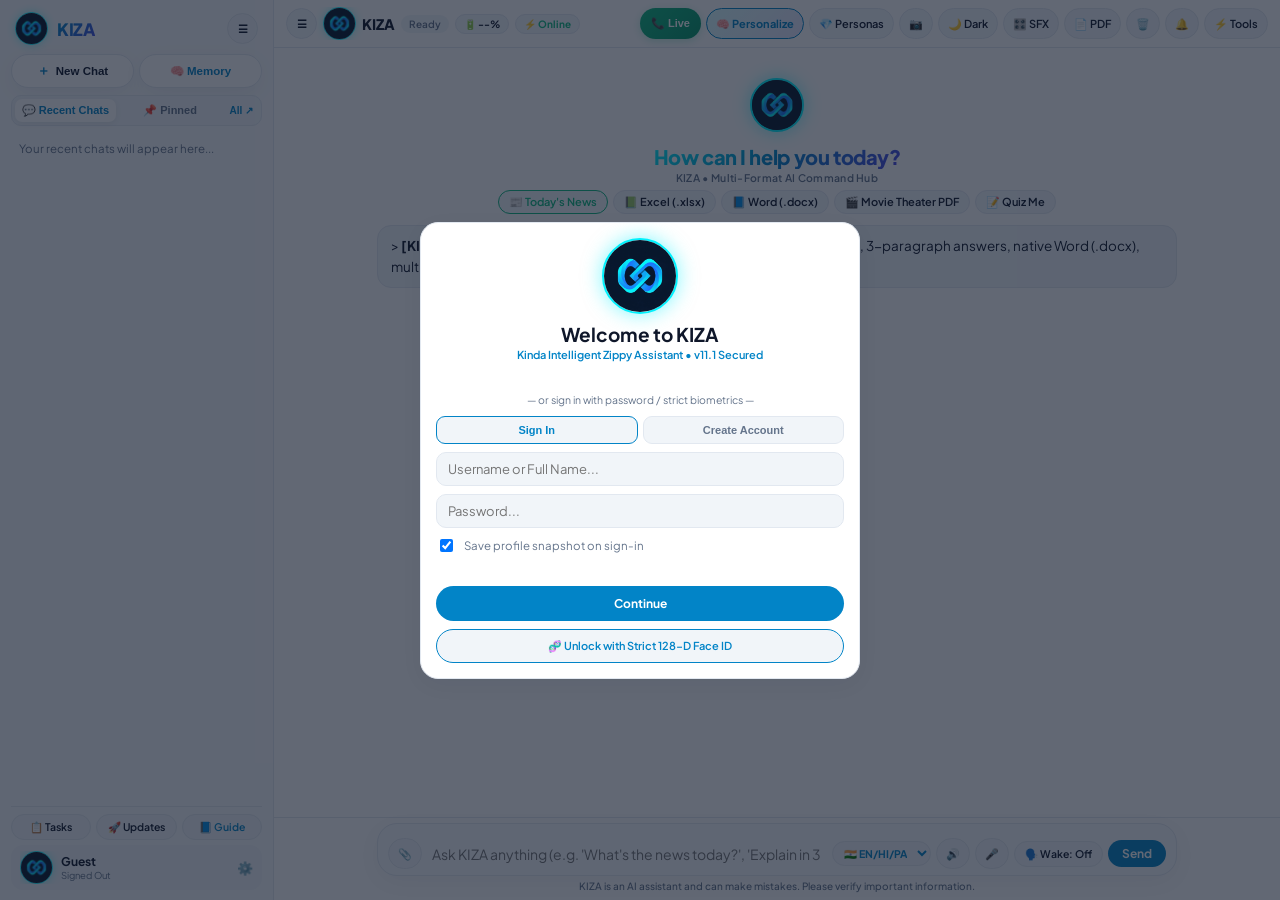
==== commit 139e1296: "Update index.html" ====
--- a/index.html
+++ b/index.html
@@ -8,8 +8,6 @@
     <meta name="apple-mobile-web-app-status-bar-style" content="black-translucent">
     <meta name="apple-mobile-web-app-title" content="KIZA">
     <meta http-equiv="Cache-Control" content="no-cache, no-store, must-revalidate">
-    <meta http-equiv="Pragma" content="no-cache">
-    <meta http-equiv="Expires" content="0">
     <title>KIZA — Kinda Intelligent Zippy Assistant</title>
     <link rel="icon" type="image/png" id="kizaFavicon" href="logo.jpg">
     <link rel="apple-touch-icon" id="kizaAppleIcon" href="logo.jpg">
@@ -17,1370 +15,24 @@
     <link rel="preconnect" href="https://fonts.googleapis.com">
     <link rel="preconnect" href="https://fonts.gstatic.com" crossorigin>
     <link href="https://fonts.googleapis.com/css2?family=Inter:wght@400;500;600;700&family=JetBrains+Mono:wght@400;500;600&family=Plus+Jakarta+Sans:wght@500;600;700;800&display=swap" rel="stylesheet">
-    <!-- KaTeX for Math, Physics & Chemistry Rendering -->
     <link rel="stylesheet" href="https://cdn.jsdelivr.net/npm/katex@0.16.9/dist/katex.min.css">
+    <link rel="stylesheet" href="style.css">
+
     <script defer src="https://cdn.jsdelivr.net/npm/katex@0.16.9/dist/katex.min.js"></script>
     <script defer src="https://cdn.jsdelivr.net/npm/katex@0.16.9/dist/contrib/auto-render.min.js"></script>
-    <!-- Mermaid.js for Interactive Mindmaps, Flowcharts & Circuit Diagrams -->
     <script src="https://cdn.jsdelivr.net/npm/mermaid@10/dist/mermaid.min.js"></script>
-    <!-- Chart.js for Interactive Bar, Line & Pie Charts in Chat -->
     <script src="https://cdn.jsdelivr.net/npm/chart.js@4.4.1/dist/chart.umd.min.js"></script>
-    <!-- PDF.js for Client-Side Multi-File PDF Text Extraction -->
     <script src="https://cdnjs.cloudflare.com/ajax/libs/pdf.js/3.11.174/pdf.min.js"></script>
-    <!-- Mammoth.js for Word (.docx) File Reading & Structure Cloning -->
     <script src="https://cdnjs.cloudflare.com/ajax/libs/mammoth/1.6.0/mammoth.browser.min.js"></script>
-    <!-- SheetJS (xlsx.js) for Excel (.xlsx / .xls) Reading & Formula Workbook Exporting -->
     <script src="https://cdn.jsdelivr.net/npm/xlsx@0.18.5/dist/xlsx.full.min.js"></script>
+    <script src="https://cdn.jsdelivr.net/npm/docx@8.5.0/build/index.umd.js"></script>
     <script src="https://accounts.google.com/gsi/client" async defer></script>
     <script src="https://cdnjs.cloudflare.com/ajax/libs/html2pdf.js/0.10.1/html2pdf.bundle.min.js"></script>
     <script src="https://cdn.jsdelivr.net/gh/gitbrent/pptxgenjs@3.12.0/dist/pptxgen.bundle.js"></script>
     <script src="https://cdn.jsdelivr.net/npm/tesseract.js@5/dist/tesseract.min.js"></script>
-    <!-- Strict 128-D Neural Face Recognition Engine -->
     <script defer src="https://cdn.jsdelivr.net/npm/@vladmandic/face-api/dist/face-api.js"></script>
-    <style>
-        :root {
-            --app-height: 100%;
-            --safe-top: env(safe-area-inset-top, 0px);
-            --safe-bottom: env(safe-area-inset-bottom, 0px);
-            --logo-size: clamp(28px, 3.8vw, 33px);
-            --hero-orb-size: clamp(42px, 6.2vh, 54px);
-            --auth-logo-size: clamp(62px, 9.5vh, 76px);
-
-            --bg-main: #ffffff;
-            --bg-sidebar: #f8fafc;
-            --bg-surface: #f1f5f9;
-            --bg-elevated: #ffffff;
-            --card-bg: #ffffff;
-            --card-border: #e2e8f0;
-            --card-shadow: 0 6px 24px -4px rgba(15, 23, 42, 0.07);
-            --text-main: #0f172a;
-            --text-muted: #64748b;
-            --accent-primary: #0284c7;
-            --accent-glow: #00f2fe;
-            --accent-secondary: #4f46e5;
-            --accent-gradient: linear-gradient(135deg, #00f2fe 0%, #0284c7 50%, #4f46e5 100%);
-            --danger: #ef4444;
-            --warning: #f59e0b;
-            --success: #10b981;
-            --chip-bg: #f1f5f9;
-            --chip-hover: #e2e8f0;
-            --chip-border: #cbd5e1;
-            --feed-bg: #ffffff;
-            --input-bg: #f8fafc;
-        }
-
-        body.dark-mode {
-            --bg-main: #0b0e14;
-            --bg-sidebar: #121721;
-            --bg-surface: #1a202c;
-            --bg-elevated: #121721;
-            --card-bg: #121721;
-            --card-border: #252f3f;
-            --card-shadow: 0 10px 32px rgba(0, 0, 0, 0.55);
-            --text-main: #f1f5f9;
-            --text-muted: #94a3b8;
-            --accent-primary: #38bdf8;
-            --accent-glow: #00f2fe;
-            --accent-secondary: #818cf8;
-            --accent-gradient: linear-gradient(135deg, #00f2fe 0%, #38bdf8 55%, #818cf8 100%);
-            --danger: #f87171;
-            --warning: #fbbf24;
-            --success: #34d399;
-            --chip-bg: #1a202c;
-            --chip-hover: #242c3d;
-            --chip-border: #333d52;
-            --feed-bg: #0b0e14;
-            --input-bg: #121721;
-        }
-
-        * {
-            box-sizing: border-box;
-            -webkit-tap-highlight-color: transparent;
-            -webkit-font-smoothing: antialiased;
-        }
-
-        ::-webkit-scrollbar { width: 5px; height: 5px; }
-        ::-webkit-scrollbar-track { background: transparent; }
-        ::-webkit-scrollbar-thumb { background: rgba(148, 163, 184, 0.3); border-radius: 999px; }
-        ::-webkit-scrollbar-thumb:hover { background: var(--accent-primary); }
-
-        html, body {
-            position: fixed;
-            inset: 0;
-            width: 100%;
-            height: 100%;
-            margin: 0;
-            padding: 0;
-            overflow: hidden;
-            overscroll-behavior: none;
-            background-color: var(--bg-main);
-            color: var(--text-main);
-            font-family: 'Plus Jakarta Sans', 'Inter', -apple-system, BlinkMacSystemFont, sans-serif;
-            touch-action: manipulation;
-        }
-
-        details.planner-dropdown {
-            background: var(--bg-surface) !important;
-            border: 1px solid var(--card-border) !important;
-            border-left: 4px solid var(--accent-primary) !important;
-            border-radius: 12px !important;
-            padding: 8px 12px !important;
-            font-size: 11.5px;
-            transition: all 0.18s ease;
-        }
-        details.planner-dropdown summary {
-            cursor: pointer;
-            font-weight: 700;
-            color: var(--accent-primary);
-            list-style: none;
-            display: flex;
-            align-items: center;
-            justify-content: space-between;
-            user-select: none;
-            outline: none;
-        }
-        details.planner-dropdown summary::-webkit-details-marker { display: none; }
-        details.planner-dropdown summary::after {
-            content: "▾ Tap to view";
-            font-size: 10px;
-            font-weight: 600;
-            color: var(--text-muted);
-            background: var(--chip-bg);
-            padding: 2px 8px;
-            border-radius: 999px;
-            border: 1px solid var(--card-border);
-        }
-        details.planner-dropdown[open] summary::after { content: "▴ Hide steps"; }
-        .planner-steps-body {
-            margin-top: 8px;
-            padding-top: 8px;
-            border-top: 1px dashed var(--card-border);
-            display: flex;
-            flex-direction: column;
-            gap: 5px;
-        }
-        .send-btn.stop-mode {
-            background: linear-gradient(135deg, #ef4444 0%, #dc2626 100%) !important;
-            color: #ffffff !important;
-            box-shadow: 0 3px 12px rgba(239, 68, 68, 0.4) !important;
-            animation: pulseStopBtn 1.2s infinite alternate;
-        }
-        @keyframes pulseStopBtn {
-            from { filter: brightness(1); }
-            to { filter: brightness(1.15); }
-        }
-        .stopped-tag {
-            display: inline-block;
-            margin-top: 6px;
-            padding: 3px 9px;
-            border-radius: 6px;
-            font-size: 11px;
-            font-weight: 700;
-            background: rgba(239, 68, 68, 0.12);
-            color: var(--danger);
-            border: 1px solid rgba(239, 68, 68, 0.3);
-        }
-        .call-minutes-card {
-            background: var(--card-bg) !important;
-            border: 1.5px solid var(--success) !important;
-            border-radius: 16px !important;
-            padding: 14px !important;
-            margin-top: 6px;
-            box-shadow: var(--card-shadow);
-        }
-        .excel-preview-table {
-            width: 100%;
-            border-collapse: collapse;
-            font-size: 12px;
-            background: #ffffff;
-            color: #0f172a;
-            border-radius: 8px;
-            overflow: hidden;
-        }
-        .excel-preview-table th {
-            background: #059669;
-            color: #ffffff;
-            padding: 8px 10px;
-            text-align: left;
-            font-weight: 700;
-            border: 1px solid #047857;
-        }
-        .excel-preview-table td {
-            padding: 7px 10px;
-            border: 1px solid #cbd5e1;
-        }
-        .excel-preview-table tr:nth-child(even) td {
-            background: #f0fdf4;
-        }
-
-        #ambientAudioGlow {
-            position: fixed;
-            inset: 0;
-            pointer-events: none;
-            z-index: 1;
-            opacity: 0;
-            will-change: opacity;
-            transition: opacity 0.15s linear;
-            background: radial-gradient(circle at 50% 85%, rgba(0, 242, 254, 0.14) 0%, rgba(2, 132, 199, 0.08) 40%, transparent 75%);
-        }
-        body.power-saver #ambientAudioGlow { display: none !important; }
-
-        #offlineBanner {
-            display: none;
-            background: linear-gradient(90deg, #f59e0b, #d97706);
-            color: #0f172a;
-            font-size: 11px;
-            font-weight: 800;
-            text-align: center;
-            padding: 4px 10px;
-            z-index: 9000;
-            letter-spacing: 0.3px;
-        }
-
-        #dragDropOverlay {
-            position: fixed;
-            inset: 16px;
-            border: 2.5px dashed var(--accent-primary);
-            border-radius: 24px;
-            background: rgba(2, 132, 199, 0.14);
-            z-index: 9500;
-            display: none;
-            align-items: center;
-            justify-content: center;
-            flex-direction: column;
-            gap: 10px;
-            pointer-events: none;
-            font-size: 18px;
-            font-weight: 700;
-            color: var(--accent-primary);
-        }
-
-        .kiza-logo-img {
-            width: var(--logo-size) !important;
-            height: var(--logo-size) !important;
-            aspect-ratio: 1 / 1;
-            border-radius: 50% !important;
-            object-fit: cover !important;
-            object-position: center !important;
-            display: block;
-            border: 1.5px solid #00f2fe;
-            box-shadow: 0 0 10px rgba(0, 242, 254, 0.4);
-            flex-shrink: 0;
-            background: #071324 !important;
-        }
-
-        .kiza-auth-logo {
-            width: var(--auth-logo-size) !important;
-            height: var(--auth-logo-size) !important;
-            aspect-ratio: 1 / 1;
-            border-radius: 50% !important;
-            object-fit: cover !important;
-            object-position: center !important;
-            border: 2px solid #00f2fe;
-            box-shadow: 0 0 20px rgba(0, 242, 254, 0.5);
-            margin: 0 auto 8px auto;
-            display: block;
-            background: #071324 !important;
-        }
-
-        .gems-bar-wrapper {
-            display: flex;
-            align-items: center;
-            gap: 6px;
-            overflow-x: auto;
-            -webkit-overflow-scrolling: touch;
-            width: 100%;
-            padding: 1px 2px 3px 2px;
-            scrollbar-width: none;
-        }
-        .gems-bar-wrapper::-webkit-scrollbar { display: none; }
-
-        .gem-pill {
-            display: inline-flex;
-            align-items: center;
-            gap: 5px;
-            padding: 4px 11px;
-            border-radius: 999px;
-            background: var(--bg-surface);
-            border: 1px solid var(--card-border);
-            color: var(--text-main);
-            font-size: 11px;
-            font-weight: 600;
-            cursor: pointer;
-            white-space: nowrap;
-            flex-shrink: 0;
-            transition: border-color 0.15s ease, background-color 0.15s ease;
-        }
-        .gem-pill:hover {
-            border-color: var(--accent-primary);
-            background: var(--chip-hover);
-        }
-        .gem-pill.active {
-            background: linear-gradient(135deg, rgba(0, 242, 254, 0.18) 0%, rgba(79, 70, 229, 0.18) 100%);
-            border-color: var(--accent-primary);
-            color: var(--accent-primary);
-            font-weight: 700;
-        }
-        .gem-pill-create {
-            border-style: dashed;
-            color: var(--accent-primary);
-        }
-
-        .app-shell {
-            display: flex;
-            width: 100%;
-            height: var(--app-height, 100%);
-            max-height: var(--app-height, 100%);
-            min-height: 0;
-            position: relative;
-            z-index: 10;
-            padding-top: var(--safe-top);
-            overflow: hidden;
-        }
-
-        .sidebar-backdrop {
-            display: none;
-            position: fixed;
-            inset: 0;
-            background: rgba(15, 23, 42, 0.55);
-            z-index: 90;
-        }
-
-        .sidebar {
-            width: 274px;
-            height: 100%;
-            min-height: 0;
-            background: var(--bg-sidebar);
-            border-right: 1px solid var(--card-border);
-            display: flex;
-            flex-direction: column;
-            padding: 10px 11px max(10px, calc(var(--safe-bottom) + 8px)) 11px;
-            gap: 7px;
-            flex-shrink: 0;
-            transition: transform 0.22s ease, margin-left 0.22s ease;
-            z-index: 100;
-            overflow: hidden;
-            transform: translate3d(0, 0, 0);
-        }
-
-        .sidebar.collapsed { margin-left: -274px; }
-
-        .sidebar-top {
-            display: flex;
-            align-items: center;
-            justify-content: space-between;
-            padding: 2px 4px;
-            flex-shrink: 0;
-        }
-
-        .brand-logo {
-            display: flex;
-            align-items: center;
-            gap: 9px;
-            font-weight: 800;
-            font-size: 17px;
-            letter-spacing: -0.3px;
-            background: var(--accent-gradient);
-            -webkit-background-clip: text;
-            -webkit-text-fill-color: transparent;
-        }
-
-        .new-chat-pill {
-            display: flex;
-            align-items: center;
-            justify-content: center;
-            gap: 6px;
-            background: var(--bg-elevated);
-            border: 1px solid var(--card-border);
-            color: var(--text-main);
-            padding: 7px 11px;
-            border-radius: 999px;
-            font-size: 11.5px;
-            font-weight: 600;
-            cursor: pointer;
-            box-shadow: var(--card-shadow);
-            transition: border-color 0.15s ease;
-        }
-        .new-chat-pill:hover { border-color: var(--accent-primary); }
-
-        .sidebar-tabs-row {
-            display: flex;
-            gap: 4px;
-            background: var(--bg-surface);
-            padding: 3px;
-            border-radius: 10px;
-            border: 1px solid var(--card-border);
-            flex-shrink: 0;
-        }
-        .sidebar-tab-btn {
-            flex: 1;
-            border: none;
-            background: transparent;
-            color: var(--text-muted);
-            font-size: 11px;
-            font-weight: 700;
-            padding: 5px 6px;
-            border-radius: 7px;
-            cursor: pointer;
-        }
-        .sidebar-tab-btn.active {
-            background: var(--card-bg);
-            color: var(--accent-primary);
-            box-shadow: 0 2px 6px rgba(0,0,0,0.06);
-        }
-
-        .sidebar-history-list {
-            flex: 1 1 0%;
-            min-height: 48px;
-            overflow-y: auto;
-            -webkit-overflow-scrolling: touch;
-            display: flex;
-            flex-direction: column;
-            gap: 3px;
-            padding-right: 2px;
-        }
-
-        .sidebar-chat-item {
-            display: flex;
-            align-items: center;
-            justify-content: space-between;
-            gap: 8px;
-            padding: 7px 10px;
-            border-radius: 10px;
-            font-size: 12px;
-            font-weight: 500;
-            color: var(--text-main);
-            cursor: pointer;
-            transition: background 0.15s ease;
-            white-space: nowrap;
-            overflow: hidden;
-            flex-shrink: 0;
-        }
-        .sidebar-chat-item:hover { background: var(--chip-hover); }
-        .sidebar-chat-item.active {
-            background: var(--chip-bg);
-            color: var(--accent-primary);
-            font-weight: 700;
-        }
-        .sidebar-chat-title {
-            overflow: hidden;
-            text-overflow: ellipsis;
-            flex: 1;
-        }
-        .sidebar-chat-del {
-            opacity: 0.7;
-            background: transparent;
-            border: none;
-            color: var(--text-muted);
-            cursor: pointer;
-            font-size: 11px;
-            padding: 2px 5px;
-            border-radius: 5px;
-        }
-        .sidebar-chat-del:hover {
-            color: var(--danger);
-            background: rgba(239, 68, 68, 0.12);
-        }
-
-        .sidebar-section-card {
-            background: var(--bg-surface);
-            border-radius: 12px;
-            padding: 6px;
-            display: flex;
-            flex-direction: column;
-            gap: 4px;
-            flex-shrink: 0;
-            max-height: 22vh;
-            overflow-y: auto;
-        }
-
-        .sidebar-grid-btns {
-            display: grid;
-            grid-template-columns: 1fr 1fr;
-            gap: 4px;
-        }
-
-        .sidebar-footer {
-            border-top: 1px solid var(--card-border);
-            padding-top: 7px;
-            display: flex;
-            flex-direction: column;
-            gap: 5px;
-            flex-shrink: 0;
-        }
-
-        .user-profile-Trigger {
-            display: flex;
-            align-items: center;
-            justify-content: space-between;
-            gap: 9px;
-            padding: 6px 9px;
-            border-radius: 12px;
-            background: var(--bg-surface);
-            cursor: pointer;
-            transition: background 0.15s ease;
-        }
-        .user-profile-Trigger:hover { background: var(--chip-hover); }
-
-        .face-thumb {
-            width: 30px;
-            height: 30px;
-            border-radius: 50%;
-            border: 2px solid var(--accent-primary);
-            object-fit: cover;
-            display: none;
-            flex-shrink: 0;
-        }
-
-        .main-workspace {
-            flex: 1 1 0%;
-            display: flex;
-            flex-direction: column;
-            height: 100%;
-            min-height: 0;
-            position: relative;
-            overflow: hidden;
-            background: var(--bg-main);
-        }
-
-        .workspace-header {
-            min-height: 48px;
-            padding: 5px 12px;
-            display: flex;
-            align-items: center;
-            justify-content: space-between;
-            border-bottom: 1px solid var(--card-border);
-            flex-shrink: 0;
-            gap: 6px;
-            background: var(--bg-main);
-            z-index: 30;
-        }
-
-        .header-left {
-            display: flex;
-            align-items: center;
-            gap: 6px;
-            min-width: 0;
-            flex-shrink: 1;
-        }
-
-        .header-right {
-            display: flex;
-            align-items: center;
-            gap: 5px;
-            flex-shrink: 0;
-        }
-
-        .desktop-only-tools {
-            display: flex;
-            align-items: center;
-            gap: 5px;
-        }
-
-        #headerToolsMenu {
-            position: absolute;
-            top: 52px;
-            right: 12px;
-            width: 245px;
-            background: var(--card-bg);
-            border: 1px solid var(--card-border);
-            border-radius: 16px;
-            padding: 10px;
-            box-shadow: var(--card-shadow);
-            z-index: 60;
-            display: none;
-            grid-template-columns: 1fr 1fr;
-            gap: 6px;
-        }
-        #headerToolsMenu.open { display: grid; }
-
-        .battery-hud-pill {
-            display: inline-flex;
-            align-items: center;
-            gap: 4px;
-            padding: 3px 8px;
-            border-radius: 999px;
-            background: var(--chip-bg);
-            border: 1px solid var(--card-border);
-            font-size: 10px;
-            font-weight: 700;
-            color: var(--text-main);
-            white-space: nowrap;
-            flex-shrink: 0;
-            cursor: pointer;
-        }
-        .battery-hud-pill.low-power {
-            border-color: var(--warning);
-            color: var(--warning);
-            background: rgba(245, 158, 11, 0.12);
-        }
-
-        .icon-btn {
-            background: var(--chip-bg);
-            border: 1px solid var(--card-border);
-            color: var(--text-main);
-            height: 31px;
-            min-width: 31px;
-            width: auto;
-            padding: 0 9px;
-            border-radius: 999px;
-            display: inline-flex;
-            align-items: center;
-            justify-content: center;
-            gap: 4px;
-            cursor: pointer;
-            font-family: inherit;
-            font-size: 11px;
-            font-weight: 600;
-            white-space: nowrap;
-            flex-shrink: 0;
-            transition: background 0.15s ease, border-color 0.15s ease;
-            position: relative;
-        }
-        .icon-btn:hover {
-            background: var(--chip-hover);
-            border-color: var(--chip-border);
-        }
-
-        .personalize-btn {
-            background: linear-gradient(135deg, rgba(0, 242, 254, 0.15) 0%, rgba(79, 70, 229, 0.15) 100%);
-            border: 1px solid var(--accent-primary);
-            color: var(--accent-primary);
-            font-weight: 700;
-        }
-
-        .floating-vision-widget {
-            position: absolute;
-            top: 52px;
-            right: 12px;
-            width: 196px;
-            background: var(--card-bg);
-            border: 1px solid var(--card-border);
-            border-radius: 16px;
-            padding: 9px;
-            box-shadow: var(--card-shadow);
-            z-index: 45;
-            display: none;
-            flex-direction: column;
-            gap: 6px;
-            transform: translate3d(0, 0, 0);
-        }
-        .floating-vision-widget.open { display: flex; }
-
-        .camera-box {
-            width: 100%;
-            height: 100px;
-            background: #0f172a;
-            border-radius: 10px;
-            display: flex;
-            align-items: center;
-            justify-content: center;
-            overflow: hidden;
-            position: relative;
-        }
-
-        .chat-scroll-area {
-            flex: 1 1 0%;
-            min-height: 0;
-            overflow-y: auto;
-            -webkit-overflow-scrolling: touch;
-            padding: clamp(6px, 1.5vh, 14px) 12px 6px 12px;
-            display: block;
-        }
-
-        .chat-max-width {
-            width: 100%;
-            max-width: 800px;
-            margin: 0 auto;
-            display: flex;
-            flex-direction: column;
-            gap: 9px;
-            padding-bottom: 6px;
-        }
-
-        .kiza-welcome-card {
-            display: flex;
-            flex-direction: column;
-            align-items: center;
-            text-align: center;
-            padding: clamp(2px, 0.8vh, 8px) 8px 2px 8px;
-            gap: 4px;
-            flex-shrink: 0;
-        }
-
-        .core-assembly {
-            position: relative;
-            width: calc(var(--hero-orb-size) + 18px);
-            height: calc(var(--hero-orb-size) + 18px);
-            display: flex;
-            align-items: center;
-            justify-content: center;
-            flex-shrink: 0;
-            transform: translate3d(0, 0, 0);
-        }
-        #orbSpectrumCanvas {
-            position: absolute;
-            top: 0;
-            left: 0;
-            width: 100%;
-            height: 100%;
-            pointer-events: none;
-            z-index: 3;
-        }
-        .core-orb {
-            width: var(--hero-orb-size) !important;
-            height: var(--hero-orb-size) !important;
-            aspect-ratio: 1 / 1;
-            border-radius: 50% !important;
-            border: 2px solid #00f2fe;
-            box-shadow: 0 0 18px rgba(0, 242, 254, 0.5);
-            z-index: 2;
-            overflow: hidden;
-            display: flex;
-            align-items: center;
-            justify-content: center;
-            background: #071324 !important;
-            will-change: transform;
-            transition: transform 0.08s linear;
-        }
-        .core-orb img {
-            width: 100% !important;
-            height: 100% !important;
-            object-fit: cover !important;
-            object-position: center !important;
-            border-radius: 50% !important;
-            display: block;
-        }
-        .core-orb.processing { box-shadow: 0 0 28px #00f2fe; }
-        .core-ring { display: none; }
-
-        .welcome-greeting {
-            font-size: clamp(15.5px, 2.3vh, 20px);
-            font-weight: 800;
-            letter-spacing: -0.4px;
-            line-height: 1.22;
-            background: var(--accent-gradient);
-            -webkit-background-clip: text;
-            -webkit-text-fill-color: transparent;
-            margin: 0;
-        }
-
-        .welcome-sub {
-            font-size: 10.5px;
-            font-weight: 600;
-            color: var(--text-muted);
-            letter-spacing: 0.3px;
-            margin-top: -2px;
-        }
-
-        .status-text {
-            font-size: 10px;
-            color: var(--text-muted);
-            font-weight: 600;
-            background: var(--chip-bg);
-            padding: 3px 8px;
-            border-radius: 999px;
-            white-space: nowrap;
-            max-width: 130px;
-            overflow: hidden;
-            text-overflow: ellipsis;
-        }
-
-        #voiceHologramBox {
-            display: none;
-            align-items: center;
-            gap: 8px;
-            padding: 4px 12px;
-            border-radius: 999px;
-            background: rgba(2, 132, 199, 0.1);
-            border: 1px solid var(--accent-primary);
-            font-size: 11px;
-            font-weight: 600;
-            color: var(--accent-primary);
-            max-width: 500px;
-            text-align: center;
-        }
-
-        #publicCmds {
-            display: flex;
-            gap: 5px;
-            flex-wrap: wrap;
-            justify-content: center;
-            margin-top: 2px;
-        }
-
-        .log-box, .logs-viewer {
-            width: 100%;
-            display: flex;
-            flex-direction: column;
-            gap: 8px;
-            font-size: 13.5px;
-            line-height: 1.52;
-            color: var(--text-main);
-        }
-        .logs-viewer {
-            max-height: 310px;
-            overflow-y: auto;
-            -webkit-overflow-scrolling: touch;
-            background: var(--bg-surface);
-            padding: 10px;
-            border-radius: 14px;
-            border: 1px solid var(--card-border);
-        }
-
-        .log-box > div, .logs-viewer > div {
-            padding: 10px 13px;
-            border-radius: 14px;
-            background: var(--bg-surface);
-            border: 1px solid var(--card-border);
-            word-break: break-word;
-        }
-
-        .msg-action-bar {
-            display: flex;
-            align-items: center;
-            gap: 6px;
-            margin-top: 7px;
-            padding-top: 6px;
-            border-top: 1px solid var(--card-border);
-            flex-wrap: wrap;
-        }
-        .msg-action-btn {
-            background: var(--card-bg);
-            border: 1px solid var(--card-border);
-            color: var(--text-muted);
-            font-size: 10.5px;
-            font-weight: 600;
-            padding: 3px 9px;
-            border-radius: 999px;
-            cursor: pointer;
-            display: inline-flex;
-            align-items: center;
-            gap: 4px;
-            transition: all 0.15s ease;
-        }
-        .msg-action-btn:hover {
-            color: var(--accent-primary);
-            border-color: var(--accent-primary);
-        }
-        .msg-action-btn.pinned {
-            color: var(--warning);
-            border-color: var(--warning);
-            background: rgba(245, 158, 11, 0.1);
-        }
-
-        .chart-widget-card {
-            background: var(--card-bg) !important;
-            border: 1.5px solid var(--accent-primary) !important;
-            border-radius: 16px !important;
-            padding: 14px !important;
-            margin-top: 5px;
-        }
-
-        .mermaid-diagram-card {
-            background: var(--card-bg) !important;
-            border: 1.5px solid var(--accent-primary) !important;
-            border-radius: 16px !important;
-            padding: 12px !important;
-            margin-top: 5px;
-            overflow-x: auto;
-        }
-        .mermaid-svg-container {
-            display: flex;
-            justify-content: center;
-            align-items: center;
-            padding: 10px;
-            background: #ffffff;
-            border-radius: 12px;
-            overflow-x: auto;
-        }
-
-        .streaming-cursor::after {
-            content: "●";
-            display: inline-block;
-            margin-left: 5px;
-            color: var(--accent-primary);
-            animation: blinkCursor 0.6s infinite alternate;
-        }
-        @keyframes blinkCursor { from { opacity: 1; } to { opacity: 0.2; } }
-
-        .composer-wrapper {
-            width: 100%;
-            padding: 5px 10px max(8px, calc(var(--safe-bottom) + 6px)) 10px;
-            display: flex;
-            flex-direction: column;
-            align-items: center;
-            gap: 4px;
-            background: var(--bg-main);
-            border-top: 1px solid var(--card-border);
-            flex-shrink: 0;
-            z-index: 25;
-        }
-
-        .input-container {
-            position: relative;
-            display: flex;
-            flex-direction: column;
-            width: 100%;
-            max-width: 800px;
-            gap: 4px;
-            background: var(--input-bg);
-            padding: 6px 10px;
-            border: 1px solid var(--card-border);
-            border-radius: 20px;
-            box-shadow: var(--card-shadow);
-            transition: border-color 0.15s ease;
-        }
-        .input-container:focus-within { border-color: var(--accent-primary); }
-
-        .kiza-ai-disclaimer {
-            font-size: 10px;
-            line-height: 1.2;
-            color: var(--text-muted);
-            text-align: center;
-            font-weight: 500;
-            user-select: none;
-            padding: 0 4px;
-        }
-
-        .input-row {
-            display: flex;
-            gap: 5px;
-            width: 100%;
-            align-items: center;
-        }
-
-        .input-row input[type="text"] {
-            border: none !important;
-            background: transparent !important;
-            box-shadow: none !important;
-            padding: 6px 5px;
-            font-size: 14px;
-            color: var(--text-main);
-            flex: 1;
-            min-width: 65px;
-        }
-
-        .chip-btn {
-            background: var(--chip-bg);
-            border: 1px solid var(--card-border);
-            color: var(--text-main);
-            padding: 4px 10px;
-            font-family: inherit;
-            font-size: 11px;
-            border-radius: 999px;
-            cursor: pointer;
-            font-weight: 600;
-            width: 100%;
-            text-align: center;
-            white-space: nowrap;
-            transition: background 0.15s ease, border-color 0.15s ease;
-            display: inline-flex;
-            align-items: center;
-            justify-content: center;
-            gap: 4px;
-        }
-        .chip-btn:hover {
-            background: var(--chip-hover);
-            border-color: var(--chip-border);
-        }
-
-        .send-btn {
-            background: var(--accent-primary);
-            border: none;
-            color: #ffffff;
-            padding: 6px 14px;
-            cursor: pointer;
-            font-family: inherit;
-            font-size: 12px;
-            font-weight: 700;
-            border-radius: 999px;
-            white-space: nowrap;
-            flex-shrink: 0;
-        }
-        body.dark-mode .send-btn { color: #0f172a; }
-
-        .live-call-btn {
-            background: linear-gradient(135deg, #10b981 0%, #059669 100%);
-            border: none;
-            color: #ffffff;
-            height: 31px;
-            padding: 0 11px;
-            border-radius: 999px;
-            font-size: 11px;
-            font-weight: 700;
-            cursor: pointer;
-            display: inline-flex;
-            align-items: center;
-            gap: 4px;
-            white-space: nowrap;
-            flex-shrink: 0;
-            box-shadow: 0 2px 8px rgba(16, 185, 129, 0.25);
-        }
-
-        .unread-badge {
-            background: var(--danger);
-            color: #ffffff;
-            font-size: 9px;
-            font-weight: 700;
-            padding: 1px 5px;
-            border-radius: 999px;
-            display: none;
-        }
-        .unread-badge.active { display: inline-block; }
-
-        .followup-chips-row {
-            display: flex;
-            flex-wrap: wrap;
-            gap: 5px;
-            padding: 2px 0 !important;
-            background: transparent !important;
-            border: none !important;
-        }
-        .followup-chip {
-            background: var(--chip-bg);
-            border: 1px solid var(--card-border);
-            color: var(--accent-primary);
-            padding: 4px 11px;
-            border-radius: 999px;
-            font-size: 11px;
-            font-weight: 600;
-            cursor: pointer;
-        }
-        .followup-chip:hover { background: var(--chip-hover); }
-
-        .code-block-card {
-            background: #0f172a !important;
-            border: 1px solid #334155 !important;
-            border-radius: 14px !important;
-            padding: 0 !important;
-            overflow: hidden;
-            margin-top: 5px;
-        }
-        .code-block-header {
-            display: flex;
-            justify-content: space-between;
-            align-items: center;
-            padding: 7px 11px;
-            background: #1e293b;
-            border-bottom: 1px solid #334155;
-            font-family: 'JetBrains Mono', monospace;
-            font-size: 11px;
-            color: #38bdf8;
-            font-weight: 600;
-            flex-wrap: wrap;
-            gap: 6px;
-        }
-        .code-block-pre {
-            margin: 0;
-            padding: 11px 13px;
-            overflow-x: auto;
-            font-family: 'JetBrains Mono', monospace;
-            font-size: 11.5px;
-            color: #f8fafc;
-            max-height: 230px;
-            line-height: 1.5;
-        }
-
-        .quiz-card {
-            background: var(--card-bg) !important;
-            border: 1.5px solid var(--accent-primary) !important;
-            border-radius: 16px !important;
-            padding: 13px !important;
-            display: flex;
-            flex-direction: column;
-            gap: 9px;
-        }
-        .quiz-question-box {
-            padding: 10px;
-            border-radius: 12px;
-            background: var(--bg-surface);
-            border: 1px solid var(--card-border);
-            display: flex;
-            flex-direction: column;
-            gap: 6px;
-        }
-        .quiz-opt-btn {
-            background: var(--card-bg);
-            border: 1px solid var(--card-border);
-            color: var(--text-main);
-            padding: 7px 10px;
-            border-radius: 9px;
-            font-size: 11.5px;
-            font-weight: 600;
-            text-align: left;
-            cursor: pointer;
-        }
-        .quiz-opt-btn:hover:not(:disabled) {
-            border-color: var(--accent-primary);
-            background: var(--chip-hover);
-        }
-        .quiz-opt-btn.correct {
-            background: rgba(16, 185, 129, 0.18) !important;
-            border-color: var(--success) !important;
-            color: var(--success) !important;
-        }
-        .quiz-opt-btn.wrong {
-            background: rgba(239, 68, 68, 0.18) !important;
-            border-color: var(--danger) !important;
-            color: var(--danger) !important;
-        }
-
-        #attachmentPreviewBar {
-            display: none;
-            flex-direction: column;
-            gap: 6px;
-            padding: 8px 10px;
-            border-radius: 14px;
-            background: var(--bg-surface);
-            border: 1px solid var(--card-border);
-            font-size: 11.5px;
-        }
-        #attachmentThumb {
-            width: 36px;
-            height: 36px;
-            object-fit: cover;
-            border-radius: 8px;
-            border: 1px solid var(--accent-primary);
-        }
-        .attach-smart-actions {
-            display: flex;
-            gap: 5px;
-            flex-wrap: wrap;
-            padding-top: 5px;
-            border-top: 1px solid var(--card-border);
-        }
-        .attach-action-pill {
-            background: var(--card-bg);
-            border: 1px solid var(--card-border);
-            color: var(--accent-primary);
-            padding: 3px 9px;
-            border-radius: 999px;
-            font-size: 10.5px;
-            font-weight: 600;
-            cursor: pointer;
-        }
-
-        .web-search-pill {
-            display: inline-flex;
-            align-items: center;
-            gap: 6px;
-            background: rgba(16, 185, 129, 0.12);
-            border: 1px solid var(--success);
-            color: var(--success);
-            padding: 4px 10px;
-            border-radius: 999px;
-            font-size: 10.5px;
-            font-weight: 600;
-        }
-
-        #slashAutocomplete {
-            position: absolute;
-            bottom: calc(100% + 6px);
-            left: 0;
-            width: 100%;
-            background: var(--card-bg);
-            border: 1px solid var(--card-border);
-            border-radius: 16px;
-            box-shadow: var(--card-shadow);
-            max-height: 190px;
-            overflow-y: auto;
-            display: none;
-            flex-direction: column;
-            z-index: 900;
-            padding: 5px;
-        }
-        .slash-item {
-            display: flex;
-            justify-content: space-between;
-            align-items: center;
-            padding: 7px 10px;
-            border-radius: 9px;
-            cursor: pointer;
-            font-size: 11.5px;
-        }
-        .slash-item:hover { background: var(--chip-hover); }
-        .slash-cmd-name { font-weight: 700; color: var(--accent-primary); font-family: 'JetBrains Mono', monospace; }
-        .slash-cmd-desc { font-size: 10.5px; color: var(--text-muted); }
-
-        input[type="text"], input[type="password"], input[type="email"], input[type="number"], select, textarea {
-            background: var(--bg-surface);
-            border: 1px solid var(--card-border);
-            border-radius: 10px;
-            padding: 8px 11px;
-            color: var(--text-main);
-            font-size: 13px;
-            font-family: inherit;
-            outline: none;
-            width: 100%;
-        }
-
-        .modal-overlay {
-            position: fixed;
-            inset: 0;
-            background: rgba(15, 23, 42, 0.65);
-            display: flex;
-            align-items: center;
-            justify-content: center;
-            z-index: 500;
-            padding: 10px;
-        }
-        .auth-card, .logs-card {
-            background: var(--card-bg);
-            border: 1px solid var(--card-border);
-            box-shadow: var(--card-shadow);
-            border-radius: 18px;
-            padding: 15px;
-            display: flex;
-            flex-direction: column;
-            gap: 8px;
-            width: 100%;
-            max-width: 420px;
-            max-height: calc(var(--app-height, 100%) - 24px);
-            overflow-y: auto;
-            -webkit-overflow-scrolling: touch;
-        }
-        .logs-card { max-width: 720px; }
-
-        .section-title {
-            font-size: 12.5px;
-            color: var(--text-main);
-            font-weight: 700;
-            border-bottom: 1px solid var(--card-border);
-            padding-bottom: 7px;
-            margin-bottom: 2px;
-            display: flex;
-            justify-content: space-between;
-            align-items: center;
-            flex-wrap: wrap;
-            gap: 6px;
-        }
-
-        .auth-tabs { display: flex; gap: 6px; }
-        .tab-btn {
-            flex: 1;
-            padding: 7px 10px;
-            background: var(--bg-surface);
-            border: 1px solid var(--card-border);
-            color: var(--text-muted);
-            font-size: 11.5px;
-            font-weight: 600;
-            cursor: pointer;
-            border-radius: 9px;
-        }
-        .tab-btn.active {
-            border-color: var(--accent-primary);
-            color: var(--accent-primary);
-            background: var(--chip-bg);
-        }
-
-        .notif-item, .update-card, .profile-list-item {
-            padding: 10px 12px;
-            border-radius: 12px;
-            background: var(--bg-surface);
-            border: 1px solid var(--card-border);
-            display: flex;
-            flex-direction: column;
-            gap: 4px;
-        }
-        .profile-list-item {
-            flex-direction: row;
-            justify-content: space-between;
-            align-items: center;
-            padding: 9px 12px;
-            min-height: 42px;
-            flex-shrink: 0;
-        }
-        .notif-header { display: flex; justify-content: space-between; align-items: center; gap: 8px; }
-        .notif-tag {
-            font-size: 9.5px;
-            font-weight: 700;
-            padding: 2px 7px;
-            border-radius: 6px;
-            background: var(--chip-hover);
-            color: var(--accent-primary);
-        }
-        .notif-meta { display: flex; justify-content: space-between; font-size: 10.5px; color: var(--text-muted); }
-        .mugshot-img { width: 60px; height: 48px; object-fit: cover; border-radius: 8px; border: 2px solid var(--danger); }
-        .ppt-slide-preview { border-radius: 14px; padding: 16px 18px; margin-bottom: 12px; }
-
-        .telemetry-grid {
-            display: grid;
-            grid-template-columns: repeat(auto-fit, minmax(145px, 1fr));
-            gap: 8px;
-        }
-        .telemetry-box {
-            background: var(--bg-surface);
-            border: 1px solid var(--card-border);
-            border-top: 3px solid var(--accent-primary);
-            border-radius: 12px;
-            padding: 10px 12px;
-        }
-        .telemetry-val {
-            font-size: 18px;
-            font-weight: 800;
-            color: var(--accent-primary);
-            font-family: 'JetBrains Mono', monospace;
-            margin-top: 3px;
-        }
-
-        #notificationBox {
-            position: fixed;
-            top: calc(12px + var(--safe-top));
-            right: -420px;
-            width: 295px;
-            background: var(--card-bg);
-            border: 1px solid var(--card-border);
-            box-shadow: var(--card-shadow);
-            padding: 10px 13px;
-            border-radius: 14px;
-            z-index: 9999;
-            transition: right 0.28s ease;
-            font-size: 12px;
-            display: flex;
-            flex-direction: column;
-            gap: 4px;
-            cursor: pointer;
-        }
-        #notificationBox.show { right: 12px; }
-        .notify-title { font-weight: 700; font-size: 11.5px; color: var(--accent-primary); }
-
-        @media (max-height: 680px) {
-            :root {
-                --hero-orb-size: 38px;
-                --logo-size: 26px;
-            }
-            .kiza-welcome-card { padding: 2px 6px; gap: 2px; }
-            .welcome-greeting { font-size: 15px; }
-            .welcome-sub { display: none; }
-            .composer-wrapper { padding: 3px 8px max(6px, calc(var(--safe-bottom) + 4px)) 8px; gap: 2px; }
-            .input-container { padding: 4px 9px; gap: 3px; }
-            .kiza-ai-disclaimer { font-size: 9.5px; }
-        }
-
-        @media (max-width: 860px) {
-            .sidebar {
-                position: fixed;
-                top: 0;
-                left: 0;
-                height: var(--app-height, 100%);
-                max-height: var(--app-height, 100%);
-                transform: translateX(-100%);
-                margin-left: 0 !important;
-                box-shadow: 10px 0 30px rgba(0, 0, 0, 0.25);
-            }
-            .sidebar.mobile-open { transform: translateX(0); }
-            .sidebar-backdrop.mobile-open { display: block; }
-            .workspace-header { min-height: 46px; padding: 4px 8px; }
-            .desktop-only-tools { display: none !important; }
-            #pingHudPill { display: none !important; }
-            .status-text { max-width: 82px; font-size: 9.5px; padding: 2px 6px; }
-            #wakeToggleBtn { display: none; }
-        }
-    </style>
 </head>
 <body>
-
     <div id="offlineBanner">📴 OFFLINE CACHE MODE ACTIVE — Viewing locally cached chats & study notes</div>
     <div id="ambientAudioGlow"></div>
 
@@ -1389,49 +41,32 @@
         <div style="font-size:13px; font-weight:500; color:var(--text-muted);">Or press Ctrl + V anytime to paste a screenshot</div>
     </div>
 
-    <!-- FLOATING TOAST POPUP -->
     <div id="notificationBox" onclick="openNotifCenter()" title="Click to open Notification Centre">
         <div class="notify-title" id="notifTitle">Notification</div>
         <div class="notify-msg" id="notifMsg">Details...</div>
     </div>
 
-    <!-- 🧠 PERSONALIZE PROFILE & PERSISTENT CROSS-CHAT MEMORY VAULT MODAL -->
+    <!-- MEMORY VAULT MODAL -->
     <div id="profileMemoryModal" class="modal-overlay" style="display:none; z-index: 648;">
         <div class="logs-card" style="max-width: 520px;">
             <div class="section-title">
-                <span>🧠 Personalize Profile & Cross-Chat Memory Vault</span>
+                <span>🧠 Personalize Profile & Encrypted Memory Vault</span>
                 <button type="button" class="chip-btn" style="width:auto; padding: 3px 9px;" onclick="closeProfileMemoryModal()">✕</button>
             </div>
             <div style="font-size:11.5px; color:var(--text-muted); line-height:1.45;">
-                Save your personal info and persistent instructions in PostgreSQL. KIZA automatically remembers and applies them across every new chat session on all your devices!
-            </div>
-
+                Your profile & memory notes are AES-encrypted at rest in PostgreSQL and applied across every chat session.
+            </div>
             <div style="display:grid; grid-template-columns: 2fr 1fr; gap:8px;">
-                <div>
-                    <label style="font-size:11px; font-weight:600;">📧 Gmail / Email:</label>
-                    <input type="email" id="profEmailInput" placeholder="yourname@gmail.com">
-                </div>
-                <div>
-                    <label style="font-size:11px; font-weight:600;">🎂 Age / Class:</label>
-                    <input type="text" id="profAgeInput" placeholder="e.g. 14 / Class 9">
-                </div>
-            </div>
-
-            <div>
-                <label style="font-size:11px; font-weight:600;">👤 About You (Interests, School, Projects):</label>
-                <input type="text" id="profBioInput" placeholder="e.g. CBSE Class 9 student interested in AI, Python, ESP32 & Cricket">
-            </div>
-
-            <div>
-                <label style="font-size:11px; font-weight:600;">🧠 Persistent Memory Vault (What should KIZA always remember?):</label>
-                <textarea id="profMemoryInput" rows="4" placeholder="e.g. 'Always keep answers concise with bullet points and code examples', 'Explain math step-by-step according to NCERT Class 9'..."></textarea>
-            </div>
-
-            <button type="button" class="send-btn" style="width:100%; padding:10px;" onclick="saveUserProfileAndMemory()">💾 Save to Cloud Memory Vault</button>
-        </div>
-    </div>
-
-    <!-- 📘 OFFICIAL TUTORIAL PDF CHOOSER MODAL -->
+                <div><label style="font-size:11px; font-weight:600;">📧 Gmail / Email:</label><input type="email" id="profEmailInput" placeholder="yourname@gmail.com"></div>
+                <div><label style="font-size:11px; font-weight:600;">🎂 Age / Class:</label><input type="text" id="profAgeInput" placeholder="e.g. 14 / Class 9"></div>
+            </div>
+            <div><label style="font-size:11px; font-weight:600;">👤 About You:</label><input type="text" id="profBioInput" placeholder="Interests, projects, subjects..."></div>
+            <div><label style="font-size:11px; font-weight:600;">🧠 Persistent Memory Vault:</label><textarea id="profMemoryInput" rows="4" placeholder="What should KIZA always remember?"></textarea></div>
+            <button type="button" class="send-btn" style="width:100%; padding:10px;" onclick="saveUserProfileAndMemory()">💾 Encrypt & Save to Vault</button>
+        </div>
+    </div>
+
+    <!-- OFFICIAL TUTORIAL PDF CHOOSER -->
     <div id="tutorialPromptModal" class="modal-overlay" style="display:none; z-index: 646;">
         <div class="auth-card" style="max-width: 440px; text-align:center;">
             <div class="section-title">
@@ -1439,10 +74,7 @@
                 <button type="button" class="chip-btn" style="width:auto; padding: 3px 9px;" onclick="closeTutorialPromptModal()">✕</button>
             </div>
             <div style="font-size:12.5px; color:var(--text-main); line-height:1.5; margin:6px 0;">
-                Would you like to open or download the official read-only <b>KIZA Tutorial & 5-Tier Hierarchy Guide PDF (`tutorial.pdf`)</b>?
-            </div>
-            <div style="font-size:11px; color:var(--text-muted); margin-bottom:8px;">
-                Includes the 5-Tier Rank Hierarchy, natural-language AI tools, security features, and device setup instructions.
+                Open or download the official read-only <b>KIZA Tutorial & 5-Tier Hierarchy Guide PDF (`tutorial.pdf`)</b>.
             </div>
             <div style="display:flex; gap:8px;">
                 <button type="button" class="send-btn" style="flex:1; padding:10px;" onclick="openInteractiveTutorialGuidePDF()">📖 Open Tutorial PDF</button>
@@ -1451,82 +83,51 @@
         </div>
     </div>
 
-    <!-- 📊 REAL-TIME SYSTEM TELEMETRY PANEL (RANKS 1-4) -->
+    <!-- TELEMETRY MODAL -->
     <div id="telemetryModal" class="modal-overlay" style="display:none; z-index: 644;">
         <div class="logs-card" style="max-width: 580px;">
             <div class="section-title">
-                <span>📊 Real-Time System Telemetry Panel (Ranks 1–4)</span>
+                <span>📊 Real-Time System Telemetry (Ranks 1–4)</span>
                 <div style="display:flex; gap:6px;">
                     <button type="button" class="chip-btn" style="width:auto; padding:3px 9px;" onclick="fetchAndRenderTelemetry()">🔄 Refresh</button>
                     <button type="button" class="chip-btn" style="width:auto; padding:3px 9px;" onclick="closeTelemetryModal()">✕</button>
                 </div>
             </div>
             <div class="telemetry-grid">
-                <div class="telemetry-box">
-                    <div style="font-size:10px; color:var(--text-muted); font-weight:700;">⚡ GROQ AI LATENCY</div>
-                    <div class="telemetry-val" id="teleGroqLatency">-- ms</div>
-                </div>
-                <div class="telemetry-box">
-                    <div style="font-size:10px; color:var(--text-muted); font-weight:700;">🔌 ACTIVE WEBSOCKETS</div>
-                    <div class="telemetry-val" id="teleWsCount">0</div>
-                </div>
-                <div class="telemetry-box">
-                    <div style="font-size:10px; color:var(--text-muted); font-weight:700;">🗄️ POSTGRESQL POOL</div>
-                    <div class="telemetry-val" id="teleDbStatus" style="font-size:12px; color:var(--success);">HEALTHY</div>
-                </div>
-                <div class="telemetry-box">
-                    <div style="font-size:10px; color:var(--text-muted); font-weight:700;">🛡️ BLOCKED THREATS</div>
-                    <div class="telemetry-val" id="teleThreatsCount" style="color:var(--danger);">0</div>
-                </div>
-                <div class="telemetry-box">
-                    <div style="font-size:10px; color:var(--text-muted); font-weight:700;">🚫 ACTIVE IP BANS</div>
-                    <div class="telemetry-val" id="teleBansCount" style="color:var(--warning);">0</div>
-                </div>
-                <div class="telemetry-box">
-                    <div style="font-size:10px; color:var(--text-muted); font-weight:700;">👥 REGISTERED USERS</div>
-                    <div class="telemetry-val" id="teleUsersCount">0</div>
-                </div>
-                <div class="telemetry-box">
-                    <div style="font-size:10px; color:var(--text-muted); font-weight:700;">⏱️ SERVER UPTIME</div>
-                    <div class="telemetry-val" id="teleUptime">0s</div>
-                </div>
-                <div class="telemetry-box">
-                    <div style="font-size:10px; color:var(--text-muted); font-weight:700;">📡 API REQUESTS</div>
-                    <div class="telemetry-val" id="teleReqCount">0</div>
-                </div>
-            </div>
-        </div>
-    </div>
-
-    <!-- KIZA CUSTOM PERSONAS STUDIO MODAL -->
+                <div class="telemetry-box"><div style="font-size:10px; color:var(--text-muted); font-weight:700;">⚡ GROQ LATENCY</div><div class="telemetry-val" id="teleGroqLatency">-- ms</div></div>
+                <div class="telemetry-box"><div style="font-size:10px; color:var(--text-muted); font-weight:700;">🔌 WEBSOCKETS</div><div class="telemetry-val" id="teleWsCount">0</div></div>
+                <div class="telemetry-box"><div style="font-size:10px; color:var(--text-muted); font-weight:700;">🗄️ STORAGE</div><div class="telemetry-val" id="teleDbStatus" style="font-size:12px; color:var(--success);">HEALTHY</div></div>
+                <div class="telemetry-box"><div style="font-size:10px; color:var(--text-muted); font-weight:700;">🛡️ THREATS</div><div class="telemetry-val" id="teleThreatsCount" style="color:var(--danger);">0</div></div>
+                <div class="telemetry-box"><div style="font-size:10px; color:var(--text-muted); font-weight:700;">🚫 IP BANS</div><div class="telemetry-val" id="teleBansCount" style="color:var(--warning);">0</div></div>
+                <div class="telemetry-box"><div style="font-size:10px; color:var(--text-muted); font-weight:700;">👥 USERS</div><div class="telemetry-val" id="teleUsersCount">0</div></div>
+                <div class="telemetry-box"><div style="font-size:10px; color:var(--text-muted); font-weight:700;">⏱️ UPTIME</div><div class="telemetry-val" id="teleUptime">0s</div></div>
+                <div class="telemetry-box"><div style="font-size:10px; color:var(--text-muted); font-weight:700;">📡 REQUESTS</div><div class="telemetry-val" id="teleReqCount">0</div></div>
+            </div>
+        </div>
+    </div>
+
+    <!-- CUSTOM PERSONAS STUDIO -->
     <div id="gemsModal" class="modal-overlay" style="display:none; z-index: 645;">
         <div class="logs-card" style="max-width: 540px;">
             <div class="section-title">
-                <span>💎 KIZA Persona Studio • Cloud-Synced AI Personalities</span>
+                <span>💎 KIZA Persona Studio</span>
                 <button type="button" class="chip-btn" style="width:auto; padding: 3px 9px;" onclick="closeGemsModal()">✕</button>
             </div>
-            <div style="font-size:11.5px; color:var(--text-muted); line-height:1.45;">
-                Build your own custom KIZA personalities! Your saved Personas automatically sync across your PC, phone, and tablet when signed in.
-            </div>
-
             <div style="display:flex; gap:8px;">
                 <input type="text" id="gemEmojiInput" placeholder="🤖" maxlength="4" style="width:60px; text-align:center; font-size:15px;" value="💎">
-                <input type="text" id="gemNameInput" placeholder="Persona Name (e.g. Witty Commander, Code Architect, Study Mentor)..." style="flex:1;">
-            </div>
-
-            <textarea id="gemPromptInput" rows="3" placeholder="Tell KIZA how to behave (e.g. 'Speak with dry British wit and call me Commander', or 'Explain concepts with step-by-step formulas and examples')..."></textarea>
-
+                <input type="text" id="gemNameInput" placeholder="Persona Name..." style="flex:1;">
+            </div>
+            <textarea id="gemPromptInput" rows="3" placeholder="Tell KIZA how this persona should speak and behave..."></textarea>
             <button type="button" class="send-btn" style="width:100%; padding:9px;" onclick="saveNewCustomGem()">✨ Save & Sync Custom Persona</button>
-
             <div class="section-title" style="margin-top:6px;">
-                <span>💎 Your Cloud-Synced Personas</span>
-                <button type="button" class="chip-btn" style="width:auto; padding:3px 9px; font-size:10px;" onclick="selectCustomGem(null)">Reset to Default KIZA</button>
+                <span>💎 Saved Personas</span>
+                <button type="button" class="chip-btn" style="width:auto; padding:3px 9px; font-size:10px;" onclick="selectCustomGem(null)">Reset to Default</button>
             </div>
             <div id="savedGemsListContainer" style="max-height: 180px; overflow-y: auto; display:flex; flex-direction:column; gap:6px;"></div>
         </div>
     </div>
 
-    <!-- LIVE CODE SANDBOX MODAL WITH SHAREABLE URL & AUTO-FIX -->
+    <!-- LIVE CODE SANDBOX -->
     <div id="codeSandboxModal" class="modal-overlay" style="display:none; z-index: 635;">
         <div class="logs-card" style="max-width: 960px; width: 96%;">
             <div class="section-title">
@@ -1548,27 +149,17 @@
         </div>
     </div>
 
-    <!-- INTERACTIVE DOCUMENT, EXCEL, WORD, PPTX & PDF PREVIEW STUDIO MODAL -->
+    <!-- MULTI-FORMAT STUDIO MODAL (.PDF, NATIVE .DOCX, MULTI-SHEET .XLSX, .PPTX, .CSV) -->
     <div id="filePreviewModal" class="modal-overlay" style="display:none; z-index: 620;">
         <div class="logs-card" style="max-width: 940px; width: 96%;">
             <div class="section-title">
-                <span id="filePreviewModalTitle">🎨 KIZA Multi-Format Document, Excel & Slide Studio</span>
+                <span id="filePreviewModalTitle">🎨 KIZA Multi-Format Document Studio</span>
                 <button type="button" class="chip-btn" style="border-color:var(--danger); color:var(--danger); padding: 4px 10px; width:auto;" onclick="closeFilePreviewModal()">✕ Close</button>
             </div>
-
             <div id="previewFormattingToolbar" style="display:flex; justify-content:space-between; align-items:center; flex-wrap:wrap; gap:8px; background:var(--bg-surface); padding:9px 11px; border-radius:12px; border:1px solid var(--card-border);">
                 <div id="previewLayoutThemeSelectors" style="display:flex; align-items:center; gap:6px; flex-wrap:wrap;">
                     <label style="font-size:11px; font-weight:700;">Format:</label>
-                    <select id="previewLayoutFormatSelect" style="width:auto; padding:5px 9px; font-size:11px;" onchange="changePreviewLayoutOrTheme()">
-                        <option value="movie_theater">🎬 Movie Theater Stage</option>
-                        <option value="infographic">📊 Infographic Dossier</option>
-                        <option value="academic">📚 Academic / NCERT</option>
-                        <option value="exam_paper">📝 CBSE Exam Paper</option>
-                        <option value="lab_manual">🔬 Lab Practical File</option>
-                        <option value="magazine">📰 Editorial Magazine</option>
-                        <option value="minimal">💼 Clean Minimalist</option>
-                    </select>
-
+                    <select id="previewLayoutFormatSelect" style="width:auto; padding:5px 9px; font-size:11px;" onchange="changePreviewLayoutOrTheme()"></select>
                     <label style="font-size:11px; font-weight:700;">Theme:</label>
                     <select id="previewThemeSelect" style="width:auto; padding:5px 9px; font-size:11px;" onchange="changePreviewLayoutOrTheme()">
                         <option value="movie_theater">🍿 Movie Theater (Velvet & Gold)</option>
@@ -1581,41 +172,32 @@
                         <option value="red">Crimson Red</option>
                         <option value="gold">Royal Gold</option>
                     </select>
-
                     <label style="font-size:11px; font-weight:700;">Export As:</label>
                     <select id="previewExportTypeSelect" style="width:auto; padding:5px 9px; font-size:11px; font-weight:700; color:var(--accent-primary);" onchange="switchPreviewExportFormat(this.value)">
                         <option value="pdf">📕 PDF Document (.pdf)</option>
-                        <option value="docx">📘 Word Document (.docx)</option>
-                        <option value="xlsx">📗 Excel Workbook (.xlsx)</option>
+                        <option value="docx">📘 Native Word (.docx)</option>
+                        <option value="xlsx">📗 Multi-Sheet Excel (.xlsx)</option>
                         <option value="pptx">📙 PowerPoint Deck (.pptx)</option>
                         <option value="csv">📊 CSV Dataset (.csv)</option>
                     </select>
                 </div>
-
                 <button type="button" id="confirmDownloadBtn" class="send-btn" style="padding:7px 14px; font-size:11.5px; margin-left:auto;" onclick="confirmAndDownloadPreviewedFile()">⬇️ Confirm & Download</button>
             </div>
-
-            <div id="filePreviewViewport" contenteditable="true" title="Click inside any paragraph or table cell here to edit text directly before downloading, or ask KIZA in chat to revise!" style="max-height: 58vh; overflow-y: auto; border: 1px solid var(--card-border); border-radius: 12px; background: #cbd5e1; padding: 14px; outline: none;"></div>
-        </div>
-    </div>
-
-    <!-- SAFE SINGLE-TARGET PURGE MODAL -->
+            <div id="filePreviewViewport" contenteditable="true" title="Click inside any text or table cell to edit directly before downloading, or type changes in chat!" style="max-height: 58vh; overflow-y: auto; border: 1px solid var(--card-border); border-radius: 12px; background: #cbd5e1; padding: 14px; outline: none;"></div>
+        </div>
+    </div>
+
+    <!-- PURGE MODAL -->
     <div id="purgeModal" class="modal-overlay" style="display:none; z-index: 640;">
         <div class="auth-card">
             <div class="section-title">
                 <span>🗑️ Remove User Account</span>
                 <button type="button" class="chip-btn" style="border-color:var(--danger); color:var(--danger); padding: 3px 9px; width:auto;" onclick="closePurgeModal()">✕</button>
             </div>
-            <div style="font-size:11.5px; color:var(--text-muted); line-height:1.45;">
-                Ranks 1–4 are protected (only Rank 1 Master Owner Viyan Arora can purge Ranks 2–4). Enter the Master Purge PIN to remove a user.
-            </div>
             <input type="text" id="purgeSearchInput" placeholder="🔍 Search user list..." autocomplete="off" oninput="filterPurgeUsersDropdown()">
-            <select id="purgeTargetSelect">
-                <option value="">-- Select User to Remove --</option>
-            </select>
+            <select id="purgeTargetSelect"><option value="">-- Select User to Remove --</option></select>
             <input type="password" id="purgeMasterPinInput" placeholder="Enter Master Purge PIN..." maxlength="8" inputmode="numeric" autocomplete="off" style="text-align:center; letter-spacing:3px;">
             <button type="button" class="send-btn" style="width:100%; background:var(--danger); color:#fff;" onclick="submitPurgeWithMasterPin()">🗑️ Verify PIN & Remove User</button>
-
             <div id="masterOwnerSetPurgePinBox" style="display:none; flex-direction:column; gap:6px; margin-top:6px; padding-top:6px; border-top:1px dashed var(--card-border);">
                 <div style="font-size:11px; font-weight:700; color:var(--accent-primary);">👑 Master Owner: Update Purge PIN</div>
                 <div style="display:flex; gap:6px;">
@@ -1626,15 +208,11 @@
         </div>
     </div>
 
-    <!-- MANDATORY SECURITY BACKUP PIN & NEW-DEVICE CHALLENGE MODAL -->
+    <!-- PIN GATE MODAL -->
     <div id="pinGateModal" class="modal-overlay" style="display:none; z-index: 650;">
         <div class="auth-card">
-            <div class="section-title">
-                <span id="pinGateTitle">🔑 Security Backup PIN Challenge</span>
-            </div>
-            <div id="pinGateSubtitle" style="font-size:12px; color:var(--text-muted); line-height:1.5;">
-                Enter your 4 to 6 digit Backup PIN to verify your identity.
-            </div>
+            <div class="section-title"><span id="pinGateTitle">🔑 Security Backup PIN</span></div>
+            <div id="pinGateSubtitle" style="font-size:12px; color:var(--text-muted); line-height:1.5;">Enter your 4 to 6 digit Backup PIN.</div>
             <input type="password" id="pinGateInput" placeholder="4 to 6 digit PIN..." maxlength="6" inputmode="numeric" autocomplete="off" style="text-align:center; font-size:18px; letter-spacing:6px;">
             <div id="pinGateError" style="color: var(--danger); font-size: 11.5px; min-height: 15px; font-weight:600; text-align:center;"></div>
             <button type="button" id="pinGateSubmitBtn" class="send-btn" style="width:100%;" onclick="submitPinGate()">Verify PIN</button>
@@ -1642,7 +220,7 @@
         </div>
     </div>
 
-    <!-- TASKS, GOALS & LIVE COUNTDOWN REMINDERS MODAL -->
+    <!-- TASKS & REMINDERS MODAL -->
     <div id="missionsModal" class="modal-overlay" style="display:none;">
         <div class="logs-card">
             <div class="section-title">
@@ -1650,16 +228,14 @@
                 <button type="button" class="chip-btn" style="width:auto; padding: 3px 9px;" onclick="closeMissionsModal()">✕</button>
             </div>
             <div style="display:flex; gap:6px; align-items:center; flex-wrap:wrap; background:var(--bg-surface); padding:9px 11px; border-radius:12px;">
-                <input type="text" id="quickReminderTextInput" placeholder="⏰ Set countdown reminder (e.g. 'Deploy update in 15m' or 'Study Physics at 18:30')..." style="flex:1; min-width:180px;">
+                <input type="text" id="quickReminderTextInput" placeholder="⏰ Set reminder (e.g. 'Study Physics in 15m')..." style="flex:1; min-width:180px;">
                 <button type="button" class="send-btn" onclick="createSmartReminderFromModal()">⏰ Set Timer</button>
             </div>
             <div id="activeRemindersContainer" style="display:flex; flex-direction:column; gap:5px;"></div>
             <div id="missionAssignBox" style="display:none; flex-direction:column; gap:8px; padding:11px; border-radius:12px; background:var(--bg-surface);">
                 <div style="font-size:11.5px; font-weight:700; color:var(--accent-primary);">Assign Team Task (Ranks 1–3)</div>
                 <div style="display:flex; gap:8px; flex-wrap:wrap;">
-                    <select id="missionAssigneeSelect" style="flex:1; min-width:150px;">
-                        <option value="all">🌐 All Users</option>
-                    </select>
+                    <select id="missionAssigneeSelect" style="flex:1; min-width:150px;"><option value="all">🌐 All Users</option></select>
                     <input type="text" id="missionTitleInput" placeholder="Task description..." style="flex:2; min-width:190px;">
                 </div>
                 <button type="button" class="send-btn" style="width:100%;" onclick="submitNewMission()">Assign Task</button>
@@ -1668,15 +244,15 @@
         </div>
     </div>
 
-    <!-- SECURITY THREATS, TIMED IP BANS & OWNER WHITELIST MODAL -->
+    <!-- SECURITY THREATS MODAL -->
     <div id="threatsModal" class="modal-overlay" style="display:none;">
         <div class="logs-card">
             <div class="section-title">
-                <span>🛡️ Security Activity, Timed IP Bans & Whitelist</span>
+                <span>🛡️ Security Activity, IP Bans & Whitelist</span>
                 <button type="button" class="chip-btn" style="width:auto; padding: 3px 9px;" onclick="closeThreatsModal()">✕</button>
             </div>
             <div style="font-size:11px; color:var(--text-muted); display:flex; justify-content:space-between; align-items:center; flex-wrap:wrap; gap:6px;">
-                <span id="threatsClearanceInfo">Timed IP Bans (1h / 24h / Perm) + Owner Whitelist Protection</span>
+                <span>Timed IP Bans + Owner Whitelist</span>
                 <div style="display:flex; gap:5px; flex-wrap:wrap;">
                     <button type="button" class="chip-btn" style="width:auto; padding:4px 9px;" onclick="exportSecurityReportCSV()">📊 CSV</button>
                     <button type="button" class="chip-btn" style="width:auto; padding:4px 9px;" onclick="exportSecurityReportTXT()">📄 .TXT</button>
@@ -1686,7 +262,7 @@
                 </div>
             </div>
             <div id="ownerWhitelistBox" class="owner-only" style="display:none; gap:6px; align-items:center;">
-                <input type="text" id="whitelistIpInput" placeholder="🛡️ Enter Owner/Trusted IP to Whitelist..." style="flex:1;">
+                <input type="text" id="whitelistIpInput" placeholder="🛡️ Enter Trusted IP to Whitelist..." style="flex:1;">
                 <button type="button" class="chip-btn" style="width:auto; border-color:var(--success); color:var(--success);" onclick="submitOwnerWhitelistIp()">✓ Whitelist IP</button>
             </div>
             <div id="threatsBannedBanner" style="font-size:11px; padding:7px 11px; border-radius:10px; background:rgba(239, 68, 68, 0.1); color:var(--danger); display:none;"></div>
@@ -1694,7 +270,7 @@
         </div>
     </div>
 
-    <!-- NOTIFICATION CENTRE MODAL -->
+    <!-- NOTIFICATION CENTRE -->
     <div id="notifCenterModal" class="modal-overlay" style="display:none;">
         <div class="logs-card">
             <div class="section-title">
@@ -1702,7 +278,7 @@
                 <button type="button" class="chip-btn" style="width:auto; padding: 3px 9px;" onclick="closeNotifCenter()">✕</button>
             </div>
             <div style="font-size:11px; color:var(--text-muted); display:flex; justify-content:space-between; align-items:center; flex-wrap:wrap; gap:6px;">
-                <span>Synced across all your devices</span>
+                <span>Synced across devices</span>
                 <div style="display:flex; gap:5px;">
                     <button type="button" class="chip-btn" style="width:auto; padding:4px 9px;" onclick="markAllNotificationsRead()">✓ Mark All Read</button>
                     <button type="button" class="chip-btn" style="width:auto; padding:4px 9px;" onclick="clearReadNotifications()">🗑️ Clear Read</button>
@@ -1726,7 +302,7 @@
                 <span>📢 Send Announcement</span>
                 <button type="button" class="chip-btn" style="width:auto; padding: 3px 9px;" onclick="closeBroadcastModal()">✕</button>
             </div>
-            <input type="text" id="broadcastSearchInput" placeholder="🔍 Filter audience or user..." autocomplete="off" oninput="filterBroadcastTargets()">
+            <input type="text" id="broadcastSearchInput" placeholder="🔍 Filter audience..." autocomplete="off" oninput="filterBroadcastTargets()">
             <select id="broadcastTargetSelect">
                 <option value="all">🌐 Everyone</option>
                 <option value="admin">⚡ Admins Only</option>
@@ -1748,7 +324,7 @@
             <div id="ownerUpdatePublisher" style="display:none; flex-direction:column; gap:7px; padding:11px; border-radius:12px; background:var(--bg-surface);">
                 <div style="font-size:11.5px; font-weight:700; color:var(--accent-primary);">Publish New Update</div>
                 <div style="display:flex; gap:7px;">
-                    <input type="text" id="newUpdateVersion" placeholder="v10.4" style="width:100px;">
+                    <input type="text" id="newUpdateVersion" placeholder="v11.1" style="width:100px;">
                     <input type="text" id="newUpdateTitle" placeholder="Headline...">
                 </div>
                 <input type="text" id="newUpdateDesc" placeholder="Details of what changed...">
@@ -1758,106 +334,72 @@
         </div>
     </div>
 
-    <!-- SETTINGS, HARDWARE SELECTOR, DEVICE MANAGER & LOGIN AUDIT LOG MODAL -->
+    <!-- CLEAN 4-TAB SETTINGS MODAL -->
     <div id="settingsModal" class="modal-overlay" style="display:none;">
-        <div class="auth-card" style="max-width:490px;">
-            <div class="section-title">
-                <span>⚙️ Settings, Biometrics & Login Audit</span>
-                <button type="button" class="chip-btn" style="width:auto; padding: 3px 9px;" onclick="closeSettings()">✕</button>
-            </div>
-
-            <div style="display:grid; grid-template-columns:1fr 1fr; gap:8px;">
-                <div>
-                    <label style="font-size:11px; font-weight:600;">Appearance:</label>
-                    <select id="themeSelect" onchange="saveSettings()">
-                        <option value="light">☀️ Light Mode</option>
-                        <option value="dark">🌙 Dark Mode</option>
-                    </select>
-                </div>
-                <div>
-                    <label style="font-size:11px; font-weight:600;">Voice Accent (Auto HI/PA):</label>
-                    <select id="personaSelect" onchange="handlePersonaChange()">
-                        <option value="normal" selected>🟢 UK • Witty</option>
-                        <option value="helpful">💼 IN • Executive</option>
-                        <option value="energetic">⚡ US • Fast</option>
-                        <option value="security">🛡️ Security</option>
-                    </select>
-                </div>
-            </div>
-
-            <div style="display:grid; grid-template-columns:1fr 1fr; gap:8px;">
-                <div>
-                    <label style="font-size:11px; font-weight:600;">Startup Voice:</label>
-                    <select id="voiceDefaultSelect" onchange="saveSettings()">
-                        <option value="off">Muted</option>
-                        <option value="on">Speaking</option>
-                    </select>
-                </div>
-                <div>
-                    <label style="font-size:11px; font-weight:600;">Pop-up Alerts:</label>
-                    <select id="notifToggleSelect" onchange="saveSettings()">
-                        <option value="on">Show</option>
-                        <option value="off">Silent</option>
-                    </select>
-                </div>
-            </div>
-
-            <div style="display:grid; grid-template-columns:1fr 1fr; gap:8px; margin-top:2px;">
-                <div>
-                    <label style="font-size:11px; font-weight:600;">📷 Camera Device:</label>
-                    <select id="settingsCamSelect" onchange="selectPreferredCamera(this.value)">
-                        <option value="">Default Camera</option>
-                    </select>
-                </div>
-                <div>
-                    <label style="font-size:11px; font-weight:600;">🎤 Microphone Device:</label>
-                    <select id="settingsMicSelect" onchange="selectPreferredMic(this.value)">
-                        <option value="">Default Microphone</option>
-                    </select>
-                </div>
-            </div>
-
-            <div style="display:flex; gap:6px; margin-top:4px;">
-                <button type="button" class="chip-btn" style="border-color:var(--accent-primary); color:var(--accent-primary);" onclick="closeSettings(); openProfileMemoryModal();">🧠 Personalize & Memory Vault</button>
-                <button type="button" class="chip-btn" onclick="closeSettings(); openGemsModal();">💎 Custom Personas</button>
-            </div>
-
-            <div style="display:flex; gap:6px; margin-top:2px;">
-                <button type="button" class="chip-btn" style="border-color:var(--success); color:var(--success);" onclick="updateFaceID()">🧬 Enroll Strict 128-D Face ID</button>
-                <button type="button" class="chip-btn" onclick="closeSettings(); openPinGate('setup');">🔢 Change Backup PIN</button>
-            </div>
-
-            <div class="section-title" style="margin-top:6px;">
-                <span>💻 Active Devices & Locations</span>
-            </div>
-            <div id="activeDevicesListContainer" style="max-height: 110px; overflow-y: auto; font-size:11px; display:flex; flex-direction:column; gap:5px;"></div>
-
-            <div class="section-title" style="margin-top:4px;">
-                <span>🕵️ Account Login & Location Audit Log</span>
-            </div>
-            <div id="loginAuditListContainer" style="max-height: 110px; overflow-y: auto; font-size:11px; display:flex; flex-direction:column; gap:5px;"></div>
-
-            <div class="section-title" style="margin-top:4px;">
-                <span>📲 Sign Out Other Devices</span>
-            </div>
-            <button type="button" class="chip-btn" style="border-color:var(--success); color:var(--success);" onclick="logoutOtherDevicesViaFaceID()">🧬 Strict Face ID to Sign Out Others</button>
-            <div style="display:flex; gap:6px;">
-                <input type="password" id="remoteLogoutPinInput" placeholder="Or enter 4-6 digit Backup PIN..." maxlength="6" inputmode="numeric" style="flex:1; text-align:center;">
-                <button type="button" class="send-btn" style="background:var(--danger); color:#fff;" onclick="logoutOtherDevicesViaPin()">Sign Out Others</button>
-            </div>
-
-            <div class="section-title" style="margin-top:6px;">
-                <span>👥 Saved Accounts on This Browser</span>
-            </div>
-            <div id="profileListContainer" style="max-height: 185px; overflow-y: auto; display:flex; flex-direction:column; gap:6px; padding-right:2px;"></div>
-            <div style="display:flex; gap:6px; margin-top:4px;">
-                <button class="chip-btn" onclick="addIdentity()">+ Switch / Add Account</button>
-                <button class="chip-btn" style="border-color:var(--danger); color:var(--danger);" onclick="logoutUser()">Sign Out</button>
-            </div>
-        </div>
-    </div>
-
-    <!-- RANK ASSIGNMENT MODAL -->
+        <div class="auth-card" style="max-width:520px; padding:16px; gap:12px;">
+            <div class="section-title" style="margin-bottom:0;">
+                <span>⚙️ KIZA Settings</span>
+                <button type="button" class="chip-btn" style="width:auto; padding: 3px 10px;" onclick="closeSettings()">✕</button>
+            </div>
+
+            <div class="auth-tabs" style="gap:4px;">
+                <button type="button" id="setTabGeneral" class="tab-btn active" onclick="switchSettingsTab('general')">🎛️ General</button>
+                <button type="button" id="setTabSecurity" class="tab-btn" onclick="switchSettingsTab('security')">🔐 Security</button>
+                <button type="button" id="setTabActivity" class="tab-btn" onclick="switchSettingsTab('activity')">💻 Activity</button>
+                <button type="button" id="setTabAccounts" class="tab-btn" onclick="switchSettingsTab('accounts')">👥 Accounts</button>
+            </div>
+
+            <div id="setPaneGeneral" style="display:flex; flex-direction:column; gap:10px;">
+                <div style="display:grid; grid-template-columns:1fr 1fr; gap:8px;">
+                    <div><label style="font-size:11px; font-weight:600; color:var(--text-muted);">Appearance</label><select id="themeSelect" onchange="saveSettings()"><option value="light">☀️ Light Mode</option><option value="dark">🌙 Dark Mode</option></select></div>
+                    <div><label style="font-size:11px; font-weight:600; color:var(--text-muted);">Voice Accent</label><select id="personaSelect" onchange="handlePersonaChange()"><option value="normal" selected>🟢 UK • Witty</option><option value="helpful">💼 IN • Executive</option><option value="energetic">⚡ US • Fast</option><option value="security">🛡️ Security</option></select></div>
+                    <div><label style="font-size:11px; font-weight:600; color:var(--text-muted);">Startup Voice</label><select id="voiceDefaultSelect" onchange="saveSettings()"><option value="off">Muted</option><option value="on">Speaking</option></select></div>
+                    <div><label style="font-size:11px; font-weight:600; color:var(--text-muted);">Pop-up Alerts</label><select id="notifToggleSelect" onchange="saveSettings()"><option value="on">Show</option><option value="off">Silent</option></select></div>
+                    <div><label style="font-size:11px; font-weight:600; color:var(--text-muted);">📷 Camera</label><select id="settingsCamSelect" onchange="selectPreferredCamera(this.value)"><option value="">Default Camera</option></select></div>
+                    <div><label style="font-size:11px; font-weight:600; color:var(--text-muted);">🎤 Microphone</label><select id="settingsMicSelect" onchange="selectPreferredMic(this.value)"><option value="">Default Microphone</option></select></div>
+                </div>
+                <div style="display:grid; grid-template-columns:1fr 1fr; gap:8px; padding-top:6px; border-top:1px solid var(--card-border);">
+                    <button type="button" class="chip-btn" style="padding:8px; border-color:var(--accent-primary); color:var(--accent-primary);" onclick="closeSettings(); openProfileMemoryModal();">🧠 Memory Vault</button>
+                    <button type="button" class="chip-btn" style="padding:8px;" onclick="closeSettings(); openGemsModal();">💎 Custom Personas</button>
+                </div>
+            </div>
+
+            <div id="setPaneSecurity" style="display:none; flex-direction:column; gap:10px;">
+                <div style="background:var(--bg-surface); border:1px solid var(--card-border); border-radius:12px; padding:11px; display:flex; flex-direction:column; gap:8px;">
+                    <div style="font-size:11.5px; font-weight:700; color:var(--accent-primary);">🧬 Identity & Credentials</div>
+                    <div style="font-size:11px; color:var(--text-muted);">Enrolling Face ID or changing your Backup PIN automatically signs out all older sessions across other devices.</div>
+                    <div style="display:grid; grid-template-columns:1fr 1fr; gap:8px;">
+                        <button type="button" class="chip-btn" style="padding:8px; border-color:var(--success); color:var(--success);" onclick="updateFaceID()">🧬 Enroll 128-D Face ID</button>
+                        <button type="button" class="chip-btn" style="padding:8px;" onclick="closeSettings(); openPinGate('setup');">🔢 Change Backup PIN</button>
+                    </div>
+                </div>
+                <div style="background:var(--bg-surface); border:1px solid var(--card-border); border-radius:12px; padding:11px; display:flex; flex-direction:column; gap:8px;">
+                    <div style="font-size:11.5px; font-weight:700; color:var(--danger);">📲 Emergency Remote Sign-Out</div>
+                    <button type="button" class="chip-btn" style="padding:8px; border-color:var(--success); color:var(--success);" onclick="logoutOtherDevicesViaFaceID()">🧬 Verify Face ID to Sign Out Others</button>
+                    <div style="display:flex; gap:6px;">
+                        <input type="password" id="remoteLogoutPinInput" placeholder="Or enter 4–6 digit Backup PIN..." maxlength="6" inputmode="numeric" style="flex:1; text-align:center;">
+                        <button type="button" class="send-btn" style="background:var(--danger); color:#fff;" onclick="logoutOtherDevicesViaPin()">Sign Out Others</button>
+                    </div>
+                </div>
+            </div>
+
+            <div id="setPaneActivity" style="display:none; flex-direction:column; gap:10px;">
+                <div><div style="font-size:11.5px; font-weight:700; margin-bottom:5px;">💻 Active Devices</div><div id="activeDevicesListContainer" style="max-height:130px; overflow-y:auto; font-size:11px; display:flex; flex-direction:column; gap:5px;"></div></div>
+                <div><div style="font-size:11.5px; font-weight:700; margin-bottom:5px;">🕵️ Login & Location Audit Log</div><div id="loginAuditListContainer" style="max-height:150px; overflow-y:auto; font-size:11px; display:flex; flex-direction:column; gap:5px;"></div></div>
+            </div>
+
+            <div id="setPaneAccounts" style="display:none; flex-direction:column; gap:10px;">
+                <div style="font-size:11.5px; font-weight:700;">👥 Saved Accounts on This Browser</div>
+                <div id="profileListContainer" style="max-height:200px; overflow-y:auto; display:flex; flex-direction:column; gap:6px;"></div>
+                <div style="display:flex; gap:8px; padding-top:4px;">
+                    <button type="button" class="chip-btn" style="padding:8px;" onclick="addIdentity()">＋ Switch / Add Account</button>
+                    <button type="button" class="chip-btn" style="padding:8px; border-color:var(--danger); color:var(--danger);" onclick="logoutUser()">Sign Out</button>
+                </div>
+            </div>
+        </div>
+    </div>
+
+    <!-- RANK MODAL -->
     <div id="rankModal" class="modal-overlay" style="display:none;">
         <div class="auth-card">
             <div class="section-title">
@@ -1865,9 +407,7 @@
                 <button type="button" class="chip-btn" style="width:auto; padding: 3px 9px;" onclick="closeRankModal()">✕</button>
             </div>
             <input type="text" id="rankSearchInput" placeholder="🔍 Search user..." autocomplete="off" oninput="filterRankOperatives()">
-            <select id="rankSearchSelect">
-                <option value="">-- Select User --</option>
-            </select>
+            <select id="rankSearchSelect"><option value="">-- Select User --</option></select>
             <select id="rankSelectDropdown">
                 <option value="user">Rank 5 • General User</option>
                 <option value="admin">Rank 4 • Admin</option>
@@ -1887,9 +427,7 @@
             </div>
             <div id="archiveAdminControls" style="display: none; flex-direction: column; gap: 6px;">
                 <input type="text" id="logSearchInput" placeholder="🔍 Filter by user..." autocomplete="off" oninput="filterArchiveOperatives()">
-                <select id="logOperativeSelect" onchange="handleUserSelect()">
-                    <option value="">-- Select User --</option>
-                </select>
+                <select id="logOperativeSelect" onchange="handleUserSelect()"><option value="">-- Select User --</option></select>
             </div>
             <div style="display:flex; justify-content:space-between; align-items:center; flex-wrap:wrap; gap:6px;">
                 <span style="font-size:11.5px; font-weight:600;">Select Conversation:</span>
@@ -1899,23 +437,19 @@
                     <button type="button" class="chip-btn" style="width:auto; padding:4px 9px; color:var(--danger);" onclick="deleteSelectedArchiveSessionPermanently()">🗑️ Delete</button>
                 </div>
             </div>
-            <select id="logSessionSelect" onchange="handleSessionSelect()">
-                <option value="">-- Select Chat Session --</option>
-            </select>
-            <div id="logsViewer" class="logs-viewer">
-                <div style="text-align:center; color:var(--text-muted);">Select a conversation above...</div>
-            </div>
+            <select id="logSessionSelect" onchange="handleSessionSelect()"><option value="">-- Select Chat Session --</option></select>
+            <div id="logsViewer" class="logs-viewer"><div style="text-align:center; color:var(--text-muted);">Select a conversation above...</div></div>
             <button id="resumeArchiveBtn" class="send-btn" style="display: none; width: 100%;" onclick="resumeArchive()">▶ Continue This Conversation</button>
         </div>
     </div>
 
-    <!-- AUTH / SIGN-IN MODAL WITH STRICT 128-D FACE ID -->
+    <!-- AUTH MODAL -->
     <div id="authModal" class="modal-overlay">
         <div class="auth-card">
             <div style="text-align:center; margin-bottom:2px;">
-                <img src="logo.jpg" alt="KIZA Logo" class="kiza-auth-logo" onerror="this.onerror=null; this.src='data:image/svg+xml;utf8,<svg xmlns=%22http://www.w3.org/2000/svg%22 viewBox=%220 0 120 120%22><circle cx=%2260%22 cy=%2260%22 r=%2256%22 fill=%22%23071324%22 stroke=%22%2300f2fe%22 stroke-width=%224%22/><rect x=%2228%22 y=%2230%22 width=%2264%22 height=%2244%22 rx=%2220%22 fill=%22%23e0f2fe%22 stroke=%22%2300f2fe%22 stroke-width=%223%22/><rect x=%2235%22 y=%2237%22 width=%2250%22 height=%2230%22 rx=%2213%22 fill=%22%23041020%22/><circle cx=%2249%22 cy=%2250%22 r=%225.5%22 fill=%22%2300f2fe%22/><path d=%22M65 50 Q71 43 77 50%22 stroke=%22%2300f2fe%22 stroke-width=%223.5%22 fill=%22none%22 stroke-linecap=%22round%22/><path d=%22M52 59 Q60 65 68 59%22 stroke=%22%2300f2fe%22 stroke-width=%223%22 fill=%22none%22 stroke-linecap=%22round%22/><text x=%2260%22 y=%2298%22 font-family=%22Arial,sans-serif%22 font-weight=%22900%22 font-size=%2222%22 text-anchor=%22middle%22 fill=%22%2300f2fe%22>KIZA</text></svg>';">
+                <img src="logo.jpg" alt="KIZA Logo" class="kiza-auth-logo" onerror="this.onerror=null; this.src='data:image/svg+xml;utf8,<svg xmlns=%22http://www.w3.org/2000/svg%22 viewBox=%220 0 120 120%22><circle cx=%2260%22 cy=%2260%22 r=%2256%22 fill=%22%23071324%22 stroke=%22%2300f2fe%22 stroke-width=%224%22/><text x=%2260%22 y=%2270%22 font-family=%22Arial%22 font-weight=%22900%22 font-size=%2224%22 text-anchor=%22middle%22 fill=%22%2300f2fe%22>KIZA</text></svg>';">
                 <h2 style="margin:0; font-size:19px;">Welcome to KIZA</h2>
-                <div style="font-size:11px; font-weight:600; color:var(--accent-primary); margin-top:2px;">Kinda Intelligent Zippy Assistant • v10.4 Secured</div>
+                <div style="font-size:11px; font-weight:600; color:var(--accent-primary); margin-top:2px;">Kinda Intelligent Zippy Assistant • v11.1 Secured</div>
             </div>
             <div id="g_id_onload" data-client_id="966529845745-0tvmb131iufp9vvkk8df4h7angi4u8p8.apps.googleusercontent.com" data-callback="handleGoogleLogin" data-auto_prompt="false"></div>
             <div style="display: flex; justify-content: center; width: 100%; margin: 2px 0;">
@@ -1941,30 +475,22 @@
         </div>
     </div>
 
-    <!-- ==========================================================
-         ORIGINAL KIZA APPLICATION SHELL
-         ========================================================== -->
+    <!-- MAIN APPLICATION SHELL -->
     <div class="app-shell">
         <div id="sidebarBackdrop" class="sidebar-backdrop" onclick="toggleMobileSidebar(false)"></div>
 
-        <!-- LEFT SIDEBAR -->
         <aside id="appSidebar" class="sidebar">
             <div class="sidebar-top">
                 <div class="brand-logo">
-                    <img src="logo.jpg" alt="KIZA" class="kiza-logo-img" onerror="this.onerror=null; this.src='data:image/svg+xml;utf8,<svg xmlns=%22http://www.w3.org/2000/svg%22 viewBox=%220 0 120 120%22><circle cx=%2260%22 cy=%2260%22 r=%2256%22 fill=%22%23071324%22 stroke=%22%2300f2fe%22 stroke-width=%225%22/><rect x=%2228%22 y=%2230%22 width=%2264%22 height=%2244%22 rx=%2220%22 fill=%22%23e0f2fe%22 stroke=%22%2300f2fe%22 stroke-width=%223%22/><rect x=%2235%22 y=%2237%22 width=%2250%22 height=%2230%22 rx=%2213%22 fill=%22%23041020%22/><circle cx=%2249%22 cy=%2250%22 r=%225.5%22 fill=%22%2300f2fe%22/><path d=%22M65 50 Q71 43 77 50%22 stroke=%22%2300f2fe%22 stroke-width=%223.5%22 fill=%22none%22 stroke-linecap=%22round%22/><path d=%22M52 59 Q60 65 68 59%22 stroke=%22%2300f2fe%22 stroke-width=%223%22 fill=%22none%22 stroke-linecap=%22round%22/><text x=%2260%22 y=%2298%22 font-family=%22Arial,sans-serif%22 font-weight=%22900%22 font-size=%2222%22 text-anchor=%22middle%22 fill=%22%2300f2fe%22>KIZA</text></svg>';">
+                    <img src="logo.jpg" alt="KIZA" class="kiza-logo-img" onerror="this.onerror=null; this.src='data:image/svg+xml;utf8,<svg xmlns=%22http://www.w3.org/2000/svg%22 viewBox=%220 0 120 120%22><circle cx=%2260%22 cy=%2260%22 r=%2256%22 fill=%22%23071324%22 stroke=%22%2300f2fe%22 stroke-width=%225%22/></svg>';">
                     <span>KIZA</span>
                 </div>
                 <button type="button" class="icon-btn" onclick="toggleSidebarCollapse()" title="Toggle Sidebar">☰</button>
             </div>
 
             <div style="display:flex; gap:5px; flex-shrink:0;">
-                <button type="button" class="new-chat-pill" style="flex:1;" onclick="startNewSession(); toggleMobileSidebar(false);">
-                    <span style="font-size:13px; font-weight:700; color:var(--accent-primary);">＋</span>
-                    <span>New Chat</span>
-                </button>
-                <button type="button" class="new-chat-pill" style="flex:1; color:var(--accent-primary);" onclick="openProfileMemoryModal(); toggleMobileSidebar(false);" title="Personalize Profile & Cross-Chat Memory Vault">
-                    <span>🧠 Memory</span>
-                </button>
+                <button type="button" class="new-chat-pill" style="flex:1;" onclick="startNewSession(); toggleMobileSidebar(false);"><span style="font-size:13px; font-weight:700; color:var(--accent-primary);">＋</span><span>New Chat</span></button>
+                <button type="button" class="new-chat-pill" style="flex:1; color:var(--accent-primary);" onclick="openProfileMemoryModal(); toggleMobileSidebar(false);"><span>🧠 Memory</span></button>
             </div>
 
             <div class="sidebar-tabs-row">
@@ -1973,15 +499,9 @@
                 <button type="button" style="background:none; border:none; color:var(--accent-primary); font-size:10px; font-weight:700; cursor:pointer; padding:0 5px;" onclick="openLogsModal()">All ↗</button>
             </div>
 
-            <div id="sidebarSessionsList" class="sidebar-history-list">
-                <div style="font-size:11.5px; color:var(--text-muted); padding:8px;">Your recent chats will appear here...</div>
-            </div>
-
-            <div id="sidebarPinnedList" class="sidebar-history-list" style="display:none;">
-                <div style="font-size:11.5px; color:var(--text-muted); padding:8px;">Tap 📌 Pin under any KIZA reply to save it here for quick revision!</div>
-            </div>
-
-            <!-- COLLAPSIBLE ADMIN CONTROLS (VISIBLE ONLY FOR RANKS 1-4) -->
+            <div id="sidebarSessionsList" class="sidebar-history-list"><div style="font-size:11.5px; color:var(--text-muted); padding:8px;">Your recent chats will appear here...</div></div>
+            <div id="sidebarPinnedList" class="sidebar-history-list" style="display:none;"><div style="font-size:11.5px; color:var(--text-muted); padding:8px;">Tap 📌 Pin under any KIZA reply to save it here!</div></div>
+
             <div id="masterCmds" class="sidebar-section-card" style="display: none;">
                 <div style="font-size:10px; font-weight:700; color:var(--accent-primary); padding:1px 4px;">🛡️ Admin, Security & Telemetry</div>
                 <div class="sidebar-grid-btns">
@@ -1998,7 +518,6 @@
                 <button type="button" class="chip-btn top3-only" style="padding:4px 6px; font-size:10px; display:none; color:var(--danger);" onclick="openPurgeModal()">🗑️ Remove User (PIN)</button>
             </div>
 
-            <!-- SIDEBAR FOOTER -->
             <div class="sidebar-footer">
                 <div style="display:flex; gap:5px;">
                     <button type="button" class="chip-btn" style="padding:5px 7px; font-size:10.5px;" onclick="openMissionsModal()">📋 Tasks</button>
@@ -2006,10 +525,10 @@
                     <button type="button" class="chip-btn" style="padding:5px 7px; font-size:10.5px; color:var(--accent-primary);" onclick="openTutorialPromptModal()">📘 Guide</button>
                 </div>
 
-                <div class="user-profile-Trigger" onclick="openSettings()" title="Open Settings, Biometrics & Login Audit">
+                <div class="user-profile-Trigger" onclick="openSettings()" title="Open Settings">
                     <div style="display:flex; align-items:center; gap:8px; overflow:hidden;">
                         <img id="savedFaceImg" class="face-thumb" alt="User">
-                        <img src="logo.jpg" alt="KIZA" class="kiza-logo-img" onerror="this.onerror=null; this.src='data:image/svg+xml;utf8,<svg xmlns=%22http://www.w3.org/2000/svg%22 viewBox=%220 0 120 120%22><circle cx=%2260%22 cy=%2260%22 r=%2256%22 fill=%22%23071324%22 stroke=%22%2300f2fe%22 stroke-width=%225%22/><rect x=%2228%22 y=%2230%22 width=%2264%22 height=%2244%22 rx=%2220%22 fill=%22%23e0f2fe%22 stroke=%22%2300f2fe%22 stroke-width=%223%22/><rect x=%2235%22 y=%2237%22 width=%2250%22 height=%2230%22 rx=%2213%22 fill=%22%23041020%22/><circle cx=%2249%22 cy=%2250%22 r=%225.5%22 fill=%22%2300f2fe%22/><path d=%22M65 50 Q71 43 77 50%22 stroke=%22%2300f2fe%22 stroke-width=%223.5%22 fill=%22none%22 stroke-linecap=%22round%22/><path d=%22M52 59 Q60 65 68 59%22 stroke=%22%2300f2fe%22 stroke-width=%223%22 fill=%22none%22 stroke-linecap=%22round%22/></svg>';">
+                        <img src="logo.jpg" alt="KIZA" class="kiza-logo-img" onerror="this.onerror=null; this.src='data:image/svg+xml;utf8,<svg xmlns=%22http://www.w3.org/2000/svg%22 viewBox=%220 0 120 120%22><circle cx=%2260%22 cy=%2260%22 r=%2256%22 fill=%22%23071324%22 stroke=%22%2300f2fe%22 stroke-width=%225%22/></svg>';">
                         <div style="display:flex; flex-direction:column; overflow:hidden;">
                             <span id="idVal" style="font-size:12px; font-weight:700; white-space:nowrap; overflow:hidden; text-overflow:ellipsis;">Guest</span>
                             <span id="roleVal" style="font-size:9.5px; color:var(--text-muted);">Signed Out</span>
@@ -2018,56 +537,41 @@
                     <span style="font-size:13px; color:var(--text-muted);">⚙️</span>
                 </div>
 
-                <!-- HIDDEN TELEMETRY HOOKS -->
                 <div style="display:none;">
-                    <span id="faceIdStatus"></span>
-                    <span id="diagStatusText"></span>
-                    <span id="coreLoadText"></span>
-                    <div id="coreLoadBar"></div>
-                    <span id="voiceSynthModeLabel"></span>
-                    <div id="memSyncBar"></div>
-                    <span id="secShieldText"></span>
-                    <span id="hudClock"></span>
-                    <span id="hudPing"></span>
-                    <button id="voiceToggleBtn"></button>
-                    <button id="sidebarInstallBtn"></button>
+                    <span id="diagStatusText"></span><span id="voiceSynthModeLabel"></span><span id="hudClock"></span><button id="voiceToggleBtn"></button>
                 </div>
             </div>
         </aside>
 
-        <!-- MAIN CENTRAL CHAT WORKSPACE -->
         <main class="main-workspace">
             <header class="workspace-header">
                 <div class="header-left">
-                    <button type="button" class="icon-btn" onclick="toggleSidebarCollapse()" title="Menu, History & Pinned">☰</button>
-                    <img src="logo.jpg" alt="KIZA" class="kiza-logo-img" onerror="this.onerror=null; this.src='data:image/svg+xml;utf8,<svg xmlns=%22http://www.w3.org/2000/svg%22 viewBox=%220 0 120 120%22><circle cx=%2260%22 cy=%2260%22 r=%2256%22 fill=%22%23071324%22 stroke=%22%2300f2fe%22 stroke-width=%225%22/><rect x=%2228%22 y=%2230%22 width=%2264%22 height=%2244%22 rx=%2220%22 fill=%22%23e0f2fe%22 stroke=%22%2300f2fe%22 stroke-width=%223%22/><rect x=%2235%22 y=%2237%22 width=%2250%22 height=%2230%22 rx=%2213%22 fill=%22%23041020%22/><circle cx=%2249%22 cy=%2250%22 r=%225.5%22 fill=%22%2300f2fe%22/><path d=%22M65 50 Q71 43 77 50%22 stroke=%22%2300f2fe%22 stroke-width=%223.5%22 fill=%22none%22 stroke-linecap=%22round%22/><path d=%22M52 59 Q60 65 68 59%22 stroke=%22%2300f2fe%22 stroke-width=%223%22 fill=%22none%22 stroke-linecap=%22round%22/></svg>';">
+                    <button type="button" class="icon-btn" onclick="toggleSidebarCollapse()" title="Menu">☰</button>
+                    <img src="logo.jpg" alt="KIZA" class="kiza-logo-img" onerror="this.onerror=null; this.src='data:image/svg+xml;utf8,<svg xmlns=%22http://www.w3.org/2000/svg%22 viewBox=%220 0 120 120%22><circle cx=%2260%22 cy=%2260%22 r=%2256%22 fill=%22%23071324%22 stroke=%22%2300f2fe%22 stroke-width=%225%22/></svg>';">
                     <span style="font-weight:800; font-size:14.5px;">KIZA</span>
                     <span id="uiStatus" class="status-text">Ready</span>
-                    <span id="batteryHudPill" class="battery-hud-pill" onclick="togglePowerSaverMode()" title="Battery & Memory HUD (Tap for Eco Mode)">🔋 --%</span>
-                    <span id="pingHudPill" class="battery-hud-pill" style="color:var(--success);" onclick="openTelemetryModal()" title="Live Server Ping & Telemetry">⚡ Online</span>
+                    <span id="batteryHudPill" class="battery-hud-pill" onclick="togglePowerSaverMode()">🔋 --%</span>
+                    <span id="pingHudPill" class="battery-hud-pill" style="color:var(--success);" onclick="openTelemetryModal()">⚡ Online</span>
                 </div>
 
                 <div class="header-right">
-                    <button type="button" class="live-call-btn" onclick="launchLiveCallMode()" title="Start Live Voice, Video, Whiteboard & Screen Call">📞 Live</button>
-                    <button type="button" class="icon-btn personalize-btn" onclick="openProfileMemoryModal()" title="Personalize Profile & Memory Vault">🧠 Personalize</button>
-
+                    <button type="button" class="live-call-btn" onclick="launchLiveCallMode()">📞 Live</button>
+                    <button type="button" class="icon-btn personalize-btn" onclick="openProfileMemoryModal()">🧠 Personalize</button>
                     <div class="desktop-only-tools">
                         <button type="button" class="icon-btn" id="pwaInstallHeaderBtn" style="display:none; border-color:var(--accent-primary); color:var(--accent-primary);" onclick="triggerPWAInstall()">📲 Install</button>
-                        <button type="button" class="icon-btn" onclick="openGemsModal()" title="Custom Personas">💎 Personas</button>
-                        <button type="button" class="icon-btn" onclick="toggleVisionDrawer()" title="Camera Vision">📷</button>
-                        <button type="button" class="icon-btn" id="quickThemeBtn" onclick="toggleQuickTheme()" title="Switch Theme">🌙 Dark</button>
-                        <button type="button" class="icon-btn" id="sfxToggleBtn" onclick="toggleTacticalSFX()" title="Toggle SFX">🎛️ SFX</button>
-                        <button type="button" class="icon-btn" onclick="exportCurrentActiveChatPDF()" title="Export Chat PDF">📄 PDF</button>
-                        <button type="button" class="icon-btn" onclick="clearCurrentActiveChatPermanently()" title="Delete Current Chat">🗑️</button>
-                    </div>
-
+                        <button type="button" class="icon-btn" onclick="openGemsModal()">💎 Personas</button>
+                        <button type="button" class="icon-btn" onclick="toggleVisionDrawer()">📷</button>
+                        <button type="button" class="icon-btn" id="quickThemeBtn" onclick="toggleQuickTheme()">🌙 Dark</button>
+                        <button type="button" class="icon-btn" id="sfxToggleBtn" onclick="toggleTacticalSFX()">🎛️ SFX</button>
+                        <button type="button" class="icon-btn" onclick="exportCurrentActiveChatPDF()">📄 PDF</button>
+                        <button type="button" class="icon-btn" onclick="clearCurrentActiveChatPermanently()">🗑️</button>
+                    </div>
                     <button type="button" class="icon-btn" onclick="openNotifCenter()" title="Notifications">
                         <span>🔔</span>
                         <span id="unreadBadgeCorner" class="unread-badge">0</span>
                         <span id="unreadBadgeCenter" class="unread-badge" style="display:none;">0</span>
                     </button>
-
-                    <button type="button" class="icon-btn" onclick="toggleHeaderToolsMenu(event)" title="All Workspace Tools">⚡ Tools</button>
+                    <button type="button" class="icon-btn" onclick="toggleHeaderToolsMenu(event)">⚡ Tools</button>
                 </div>
             </header>
 
@@ -2093,50 +597,41 @@
                     <canvas id="faceCanvas" width="160" height="120" style="display:none;"></canvas>
                     <span id="camStatus" style="position: absolute; font-size:10.5px; color:#94a3b8;">Camera Offline</span>
                 </div>
-                <select id="visionDrawerCamSelect" style="font-size:10.5px; padding:4px 7px;" onchange="selectPreferredCamera(this.value)">
-                    <option value="">Default Camera</option>
-                </select>
+                <select id="visionDrawerCamSelect" style="font-size:10.5px; padding:4px 7px;" onchange="selectPreferredCamera(this.value)"><option value="">Default Camera</option></select>
                 <div style="display:flex; gap:6px;">
                     <button type="button" class="chip-btn" id="camToggleBtn" style="padding:4px 8px; font-size:11px;" onclick="toggleCamera()">📷 On</button>
                     <button type="button" class="chip-btn" style="padding:4px 8px; font-size:11px;" onclick="switchCamera()">🔄 Flip</button>
                 </div>
             </div>
 
-            <!-- SCROLLABLE CONVERSATION AREA -->
             <div class="chat-scroll-area">
                 <div class="chat-max-width">
                     <div class="kiza-welcome-card">
                         <div class="core-assembly">
                             <canvas id="orbSpectrumCanvas" width="76" height="76"></canvas>
-                            <div class="core-ring ring-1"></div>
-                            <div class="core-ring ring-2"></div>
-                            <div class="core-ring ring-3"></div>
                             <div id="orb" class="core-orb">
-                                <img src="logo.jpg" alt="KIZA Core" onerror="this.onerror=null; this.src='data:image/svg+xml;utf8,<svg xmlns=%22http://www.w3.org/2000/svg%22 viewBox=%220 0 120 120%22><circle cx=%2260%22 cy=%2260%22 r=%2256%22 fill=%22%23071324%22 stroke=%22%2300f2fe%22 stroke-width=%224%22/><rect x=%2228%22 y=%2230%22 width=%2264%22 height=%2244%22 rx=%2220%22 fill=%22%23e0f2fe%22 stroke=%22%2300f2fe%22 stroke-width=%223%22/><rect x=%2235%22 y=%2237%22 width=%2250%22 height=%2230%22 rx=%2213%22 fill=%22%23041020%22/><circle cx=%2249%22 cy=%2250%22 r=%225.5%22 fill=%22%2300f2fe%22/><path d=%22M65 50 Q71 43 77 50%22 stroke=%22%2300f2fe%22 stroke-width=%223.5%22 fill=%22none%22 stroke-linecap=%22round%22/><path d=%22M52 59 Q60 65 68 59%22 stroke=%22%2300f2fe%22 stroke-width=%223%22 fill=%22none%22 stroke-linecap=%22round%22/><text x=%2260%22 y=%2298%22 font-family=%22Arial,sans-serif%22 font-weight=%22900%22 font-size=%2222%22 text-anchor=%22middle%22 fill=%22%2300f2fe%22>KIZA</text></svg>';">
+                                <img src="logo.jpg" alt="KIZA Core" onerror="this.onerror=null; this.src='data:image/svg+xml;utf8,<svg xmlns=%22http://www.w3.org/2000/svg%22 viewBox=%220 0 120 120%22><circle cx=%2260%22 cy=%2260%22 r=%2256%22 fill=%22%23071324%22 stroke=%22%2300f2fe%22 stroke-width=%224%22/></svg>';">
                             </div>
                         </div>
                         <h1 class="welcome-greeting">How can I help you today?</h1>
                         <div class="welcome-sub" id="activeGemSubtitle">KIZA • Multi-Format AI Command Hub</div>
-
                         <div id="voiceHologramBox">🎙️ <span id="voiceHologramText">Listening...</span></div>
 
                         <div id="publicCmds">
-                            <button type="button" class="chip-btn" style="width:auto; border-color:var(--success); color:var(--success);" onclick="sendQuickCmd('What is today\'s top news in India?')">📰 Today's News</button>
-                            <button type="button" class="chip-btn" style="width:auto;" onclick="prefillInput('Research and build a comparison chart and compile a PDF report on ')">🚀 Research ➔ PDF</button>
-                            <button type="button" class="chip-btn" style="width:auto;" onclick="prefillInput('Make an Excel spreadsheet (.xlsx) with formulas on ')">📗 Excel (.xlsx)</button>
-                            <button type="button" class="chip-btn" style="width:auto;" onclick="prefillInput('Make a Word document (.docx) on ')">📘 Word (.docx)</button>
+                            <button type="button" class="chip-btn" style="width:auto; border-color:var(--success); color:var(--success);" onclick="askTodaysNewsForMyCountry()">📰 Today's News</button>
+                            <button type="button" class="chip-btn" style="width:auto;" onclick="prefillInput('Make a multi-sheet Excel workbook (.xlsx) on ')">📗 Excel (.xlsx)</button>
+                            <button type="button" class="chip-btn" style="width:auto;" onclick="prefillInput('Make a native Word document (.docx) on ')">📘 Word (.docx)</button>
                             <button type="button" class="chip-btn" style="width:auto;" onclick="prefillInput('Make a 10 page PDF report with a movie theater background on ')">🎬 Movie Theater PDF</button>
                             <button type="button" class="chip-btn" style="width:auto;" onclick="prefillInput('Quiz me on ')">📝 Quiz Me</button>
                         </div>
                     </div>
 
                     <div id="actionLog" class="log-box">
-                        <div>> <b>[KIZA]:</b> Hi! Ask me for today's live news, 10-page Movie Theater PDFs, Word docs (.docx), Excel sheets (.xlsx), or Research-to-PDF pipelines! Attach any handwritten notes photo, PDF, Word, or Excel file (📎) to edit or clone its exact format.</div>
-                    </div>
-                </div>
-            </div>
-
-            <!-- BOTTOM FLOATING INPUT BAR -->
+                        <div>> <b>[KIZA]:</b> Hi! Ask me in English, Hindi, or Punjabi—for live news, bullet points, 3-paragraph answers, native Word (.docx), multi-sheet Excel (.xlsx), or Movie Theater PDFs!</div>
+                    </div>
+                </div>
+            </div>
+
             <div class="composer-wrapper">
                 <div class="input-container">
                     <div id="slashAutocomplete"></div>
@@ -2157,4705 +652,37 @@
                         <div class="attach-smart-actions">
                             <button type="button" class="attach-action-pill" onclick="convertHandwrittenPhotoToCleanPDF()">✍️ Handwritten Notes ➔ Clean PDF</button>
                             <button type="button" class="attach-action-pill" onclick="triggerAttachmentQuickAction('Edit and improve this attached file while keeping the exact same page-by-page format, headings, and structure, then generate the updated file.')">✏️ Edit & Keep Same Format</button>
-                            <button type="button" class="attach-action-pill" onclick="triggerAttachmentQuickAction('Summarize the key points and chapters from this attached file clearly.')">🧠 Summarize</button>
-                            <button type="button" class="attach-action-pill" onclick="triggerAttachmentQuickAction('Export this attached data as a clean Excel spreadsheet (.xlsx) with formulas')">📗 Export as .XLSX</button>
+                            <button type="button" class="attach-action-pill" onclick="triggerAttachmentQuickAction('Summarize the key points from this attached file in clean bullet points.')">🧠 Summarize</button>
+                            <button type="button" class="attach-action-pill" onclick="triggerAttachmentQuickAction('Export this attached data as a multi-sheet Excel workbook (.xlsx) with formulas')">📗 Export as .XLSX</button>
                             <button type="button" class="attach-action-pill" onclick="triggerAttachmentQuickAction('Quiz me on the contents of this attached file')">📝 Quiz Me</button>
                         </div>
                     </div>
 
                     <div class="input-row">
                         <input type="file" id="imageUploadInput" accept="image/*,.pdf,.docx,.doc,.xlsx,.xls,.csv,.txt,.py,.js,.html,.json,.md" style="display:none;" onchange="handleImageAttachment(event)">
-                        <button type="button" class="icon-btn" id="attachImgBtn" onclick="document.getElementById('imageUploadInput').click()" title="Attach Handwritten Photo, PDF, Word (.docx), Excel (.xlsx), CSV or Code File">📎</button>
-                        <input type="text" id="textInput" placeholder="Ask KIZA for today's news, a 10-page Movie Theater PDF, Excel sheet, or /help..." autocomplete="off">
+                        <button type="button" class="icon-btn" id="attachImgBtn" onclick="document.getElementById('imageUploadInput').click()" title="Attach Photo, PDF, Word, Excel or Code">📎</button>
+                        <input type="text" id="textInput" placeholder="Ask KIZA anything (e.g. 'What's the news today?', 'Explain in 3 paras', or /help)..." autocomplete="off">
+                        <select id="micLangSelect" class="mic-lang-select" title="Voice Input Language">
+                            <option value="en-IN" selected>🇮🇳 EN/HI/PA</option>
+                            <option value="hi-IN">🇮🇳 HI</option>
+                            <option value="pa-IN">🇮🇳 PA</option>
+                            <option value="en-US">🇺🇸 EN</option>
+                        </select>
                         <button type="button" class="icon-btn" id="mobileVoiceBtn" onclick="toggleVoiceMute()" title="Toggle Spoken Voice">🔊</button>
                         <button type="button" class="icon-btn" id="micBtn" onclick="toggleSpeechRecognition()" title="Voice Input">🎤</button>
-                        <button type="button" class="chip-btn" id="wakeToggleBtn" style="width:auto; padding: 5px 10px; font-size: 10.5px;" onclick="toggleWakeWord()" title="Say 'Hello' for Hands-Free">🗣️ Wake: Off</button>
+                        <button type="button" class="chip-btn" id="wakeToggleBtn" style="width:auto; padding: 5px 10px; font-size: 10.5px;" onclick="toggleWakeWord()">🗣️ Wake: Off</button>
                         <button type="button" class="send-btn" id="mainSendBtn" onclick="handleSendOrStop()">Send</button>
                     </div>
                 </div>
 
-                <div class="kiza-ai-disclaimer">
-                    KIZA is an AI assistant and can make mistakes. Please verify important information.
-                </div>
+                <div class="kiza-ai-disclaimer">KIZA is an AI assistant and can make mistakes. Please verify important information.</div>
             </div>
         </main>
     </div>
-    <script>
-        const SERVER_URL = "https://kiza-brain.onrender.com";
-        const WS_URL = "wss://kiza-brain.onrender.com/api/ws";
-        const TWO_DAYS_MS = 2 * 24 * 60 * 60 * 1000;
-
-        let currentSessionSig = "";
-
-        if (typeof pdfjsLib !== "undefined") {
-            pdfjsLib.GlobalWorkerOptions.workerSrc = "https://cdnjs.cloudflare.com/ajax/libs/pdf.js/3.11.174/pdf.worker.min.js";
-        }
-
-        // ==========================================================
-        // 0A. AUTO-ATTACH SIGNED X-KIZA-TOKEN TO ALL SERVER REQUESTS
-        // ==========================================================
-        (function installSecureFetchInterceptor() {
-            const origFetch = window.fetch.bind(window);
-            window.fetch = async (input, init = {}) => {
-                const url = typeof input === "string" ? input : (input && input.url) || "";
-                if (url.startsWith(SERVER_URL)) {
-                    const tok = currentSessionSig || localStorage.getItem("kiza_sig") || "";
-                    const headers = new Headers(init.headers || {});
-                    if (tok && !headers.has("X-KIZA-Token")) {
-                        headers.set("X-KIZA-Token", tok);
-                    }
-                    init = { ...init, headers };
-                }
-                const res = await origFetch(input, init);
-                const isPublicRoute = /\/api\/(auth|google_auth|verify_session|biometrics\/login|verify_pin|updates)/.test(url);
-                if (url.startsWith(SERVER_URL) && res.status === 401 && !isPublicRoute && typeof forceLogout === "function") {
-                    forceLogout();
-                }
-                return res;
-            };
-        })();
-
-        // ==========================================================
-        // 0B. STRICT 128-D NEURAL FACE BIOMETRICS + 2-FRAME LIVENESS
-        // ==========================================================
-        let faceModelsLoaded = false;
-        const FACE_MODEL_URL = "https://cdn.jsdelivr.net/npm/@vladmandic/face-api/model/";
-
-        async function ensureFaceApiModelsLoaded() {
-            if (faceModelsLoaded) return true;
-            if (typeof faceapi === "undefined") {
-                showNotification("Biometrics Loading", "Neural Face Engine is still loading. Wait 3 seconds and try again.", true, { skipStore: true });
-                return false;
-            }
-            await Promise.all([
-                faceapi.nets.tinyFaceDetector.loadFromUri(FACE_MODEL_URL),
-                faceapi.nets.faceLandmark68Net.loadFromUri(FACE_MODEL_URL),
-                faceapi.nets.faceRecognitionNet.loadFromUri(FACE_MODEL_URL)
-            ]);
-            faceModelsLoaded = true;
-            return true;
-        }
-
-        function computeEyeAspectDelta(landmarksA, landmarksB) {
-            try {
-                const leftA = landmarksA.getLeftEye();
-                const leftB = landmarksB.getLeftEye();
-                const rightA = landmarksA.getRightEye();
-                const rightB = landmarksB.getRightEye();
-                const openA = (Math.abs(leftA[1].y - leftA[5].y) + Math.abs(rightA[1].y - rightA[5].y)) / 2;
-                const openB = (Math.abs(leftB[1].y - leftB[5].y) + Math.abs(rightB[1].y - rightB[5].y)) / 2;
-                return Math.abs(openB - openA) * 1.4;
-            } catch (e) {
-                return 0;
-            }
-        }
-
-        async function captureStrictFaceDescriptorWithLiveness(statusCallback = () => {}) {
-            if (!cameraReady) {
-                isCameraActive = true;
-                await initCamera();
-                await new Promise(r => setTimeout(r, 700));
-            }
-            if (!cameraReady) {
-                throw new Error("Camera is offline. Allow camera permissions and try again.");
-            }
-            statusCallback("🧬 Loading 128-D neural face model...");
-            const ok = await ensureFaceApiModelsLoaded();
-            if (!ok) throw new Error("Face recognition model unavailable.");
-
-            const video = document.getElementById("webcamVideo");
-            const opts = new faceapi.TinyFaceDetectorOptions({ inputSize: 224, scoreThreshold: 0.65 });
-
-            statusCallback("🧬 Frame 1/2: Look directly at the camera...");
-            const det1 = await faceapi.detectSingleFace(video, opts).withFaceLandmarks().withFaceDescriptor();
-            if (!det1) throw new Error("No clear face detected. Move into better lighting.");
-
-            statusCallback("🧬 Frame 2/2: Blink or tilt your head slightly (Anti-Photo Check)...");
-            await new Promise(r => setTimeout(r, 950));
-            const det2 = await faceapi.detectSingleFace(video, opts).withFaceLandmarks().withFaceDescriptor();
-            if (!det2) throw new Error("Face lost during liveness check. Keep your face centered.");
-
-            const samePersonDist = faceapi.euclideanDistance(det1.descriptor, det2.descriptor);
-            if (samePersonDist > 0.38) {
-                throw new Error("Face changed during scan. Only one person should be in frame.");
-            }
-
-            const nose1 = det1.landmarks.getNose()[3];
-            const nose2 = det2.landmarks.getNose()[3];
-            const headDelta = Math.hypot(nose2.x - nose1.x, nose2.y - nose1.y);
-            const blinkDelta = computeEyeAspectDelta(det1.landmarks, det2.landmarks);
-            const livenessDelta = Number((headDelta + blinkDelta).toFixed(2));
-
-            return {
-                embedding: Array.from(det2.descriptor),
-                livenessDelta,
-                snapshot: captureSilentSecurityFrame()
-            };
-        }
-
-        async function loginWithStrictFaceID() {
-            const errBox = document.getElementById("authError");
-            const faceBtn = document.getElementById("strictFaceLoginBtn");
-            const username = document.getElementById("authUser").value.trim();
-            if (!username) {
-                errBox.style.color = "var(--danger)";
-                errBox.innerText = "Type your Username first, then tap Unlock with Strict 128-D Face ID.";
-                return;
-            }
-            if (faceBtn) {
-                faceBtn.disabled = true;
-                faceBtn.innerText = "🧬 Scanning Biometrics...";
-            }
-            try {
-                errBox.style.color = "var(--accent-primary)";
-                const scan = await captureStrictFaceDescriptorWithLiveness((msg) => { errBox.innerText = msg; });
-                errBox.innerText = "Verifying 128-D vector with KIZA Server...";
-                const res = await fetch(`${SERVER_URL}/api/biometrics/login`, {
-                    method: "POST",
-                    headers: { "Content-Type": "application/json" },
-                    body: JSON.stringify({
-                        username,
-                        embedding: scan.embedding,
-                        liveness_delta: scan.livenessDelta,
-                        device_id: CURRENT_DEVICE_ID,
-                        device_name: getFriendlyDeviceName(),
-                        client_gps: cachedClientGPS
-                    })
-                });
-                const data = await res.json();
-                if (!data.success) {
-                    errBox.style.color = "var(--danger)";
-                    errBox.innerText = data.message || "Strict Face ID rejected.";
-                    showNotification("Biometrics Rejected", data.message || "Identity mismatch.", true);
-                    return;
-                }
-                errBox.innerText = "";
-                completeLoginAfterVerification(
-                    cleanDisplayNameOnly(data.username),
-                    data.db_username,
-                    data.role,
-                    data.face_id || scan.snapshot,
-                    true,
-                    data.reply,
-                    null,
-                    data.token_version || 1,
-                    data.session_sig
-                );
-            } catch (e) {
-                errBox.style.color = "var(--danger)";
-                errBox.innerText = e.message || "Biometric scan failed.";
-            } finally {
-                if (faceBtn) {
-                    faceBtn.disabled = false;
-                    faceBtn.innerText = "🧬 Unlock with Strict 128-D Face ID";
-                }
-            }
-        }
-
-        // ==========================================================
-        // 1. SAFARI & MOBILE VISUAL VIEWPORT LOCK
-        // ==========================================================
-        (function initAutoViewportAdapter() {
-            function syncViewportHeight() {
-                const vv = window.visualViewport;
-                const vh = vv ? Math.round(vv.height) : window.innerHeight;
-                if (vh && vh > 100) {
-                    document.documentElement.style.setProperty('--app-height', `${vh}px`);
-                }
-                if (window.scrollY !== 0 || window.scrollX !== 0) {
-                    window.scrollTo(0, 0);
-                }
-            }
-            syncViewportHeight();
-            window.addEventListener('resize', syncViewportHeight, { passive: true });
-            window.addEventListener('orientationchange', () => setTimeout(syncViewportHeight, 120), { passive: true });
-            if (window.visualViewport) {
-                window.visualViewport.addEventListener('resize', syncViewportHeight, { passive: true });
-                window.visualViewport.addEventListener('scroll', syncViewportHeight, { passive: true });
-            }
-            window.addEventListener('DOMContentLoaded', syncViewportHeight);
-        })();
-
-        // ==========================================================
-        // 2. OFFLINE LOCAL CACHE MONITOR & MOBILE TOOLS MENU
-        // ==========================================================
-        (function initOfflineCacheMonitor() {
-            function updateOnlineStatus() {
-                const banner = document.getElementById('offlineBanner');
-                if (!banner) return;
-                banner.style.display = navigator.onLine ? "none" : "block";
-            }
-            window.addEventListener('online', updateOnlineStatus);
-            window.addEventListener('offline', updateOnlineStatus);
-            window.addEventListener('DOMContentLoaded', updateOnlineStatus);
-        })();
-
-        function toggleHeaderToolsMenu(e) {
-            if (e) e.stopPropagation();
-            const menu = document.getElementById('headerToolsMenu');
-            if (menu) menu.classList.toggle('open');
-        }
-
-        document.addEventListener('click', (e) => {
-            const menu = document.getElementById('headerToolsMenu');
-            if (menu && menu.classList.contains('open') && !e.target.closest('#headerToolsMenu') && !e.target.closest('[onclick*="toggleHeaderToolsMenu"]')) {
-                menu.classList.remove('open');
-            }
-        });
-
-        // ==========================================================
-        // 3. AUTO-ADAPTIVE CANVAS LOGO CROPPER & PWA MANIFEST ENGINE
-        // ==========================================================
-        let deferredPWAPrompt = null;
-
-        (function initAutoAdaptiveLogoAndPWA() {
-            const candidates = ["logo.jpg", "logo.png", "logo.jpeg", "KIZA.jpg", "KIZA.png"];
-
-            function buildSquareAndCircularIcons(imgEl) {
-                try {
-                    const size = 512;
-                    const srcW = imgEl.naturalWidth || 512;
-                    const srcH = imgEl.naturalHeight || 512;
-                    const minDim = Math.min(srcW, srcH);
-                    const cropDim = minDim * 0.94;
-                    const sx = (srcW - cropDim) / 2;
-                    const sy = (srcH - cropDim) / 2;
-
-                    const sqCanvas = document.createElement('canvas');
-                    sqCanvas.width = size;
-                    sqCanvas.height = size;
-                    const sqCtx = sqCanvas.getContext('2d');
-                    sqCtx.fillStyle = "#071324";
-                    sqCtx.fillRect(0, 0, size, size);
-                    sqCtx.drawImage(imgEl, sx, sy, cropDim, cropDim, 0, 0, size, size);
-                    const maskableDataUrl = sqCanvas.toDataURL('image/png');
-
-                    const circCanvas = document.createElement('canvas');
-                    circCanvas.width = size;
-                    circCanvas.height = size;
-                    const cCtx = circCanvas.getContext('2d');
-                    cCtx.beginPath();
-                    cCtx.arc(size / 2, size / 2, size / 2, 0, Math.PI * 2);
-                    cCtx.closePath();
-                    cCtx.clip();
-                    cCtx.fillStyle = "#071324";
-                    cCtx.fillRect(0, 0, size, size);
-                    cCtx.drawImage(imgEl, sx, sy, cropDim, cropDim, 0, 0, size, size);
-                    const circularDataUrl = circCanvas.toDataURL('image/png');
-
-                    return { maskableDataUrl, circularDataUrl };
-                } catch (e) {
-                    return null;
-                }
-            }
-
-            function attachDynamicPWAManifest(circularIconUrl, maskableIconUrl) {
-                try {
-                    const manifestObj = {
-                        name: "KIZA — Kinda Intelligent Zippy Assistant",
-                        short_name: "KIZA",
-                        description: "Original AI Command Hub with Live News, Strict Biometrics, Live Video & Multi-Format Docs.",
-                        start_url: window.location.href,
-                        display: "standalone",
-                        orientation: "any",
-                        background_color: "#071324",
-                        theme_color: "#071324",
-                        icons: [
-                            { src: circularIconUrl, sizes: "192x192", type: "image/png", purpose: "any" },
-                            { src: circularIconUrl, sizes: "512x512", type: "image/png", purpose: "any" },
-                            { src: maskableIconUrl, sizes: "512x512", type: "image/png", purpose: "maskable" }
-                        ]
-                    };
-                    const blob = new Blob([JSON.stringify(manifestObj)], { type: "application/json" });
-                    const manifestURL = URL.createObjectURL(blob);
-                    const linkEl = document.getElementById('kizaManifestLink');
-                    if (linkEl) linkEl.href = manifestURL;
-                } catch (e) {}
-            }
-
-            function tryLoadLogoCandidate(idx) {
-                if (idx >= candidates.length) {
-                    const fallbackUrl = new URL("logo.jpg", window.location.href).href;
-                    attachDynamicPWAManifest(fallbackUrl, fallbackUrl);
-                    return;
-                }
-                const testImg = new Image();
-                testImg.crossOrigin = "anonymous";
-                testImg.onload = () => {
-                    const processed = buildSquareAndCircularIcons(testImg);
-                    const finalUiSrc = processed ? processed.circularDataUrl : candidates[idx];
-                    const finalMaskableSrc = processed ? processed.maskableDataUrl : new URL(candidates[idx], window.location.href).href;
-
-                    document.querySelectorAll('img[src="logo.jpg"]').forEach(el => {
-                        el.src = finalUiSrc;
-                    });
-                    const fav = document.getElementById('kizaFavicon');
-                    if (fav) fav.href = finalUiSrc;
-                    const appleFav = document.getElementById('kizaAppleIcon');
-                    if (appleFav) appleFav.href = finalMaskableSrc;
-
-                    attachDynamicPWAManifest(finalUiSrc, finalMaskableSrc);
-                };
-                testImg.onerror = () => tryLoadLogoCandidate(idx + 1);
-                testImg.src = candidates[idx];
-            }
-
-            window.addEventListener('DOMContentLoaded', () => tryLoadLogoCandidate(0));
-
-            if ('serviceWorker' in navigator && (window.location.protocol === 'https:' || window.location.hostname === 'localhost')) {
-                try {
-                    const swCode = `
-                        self.addEventListener('install', (e) => self.skipWaiting());
-                        self.addEventListener('activate', (e) => e.waitUntil(self.clients.claim()));
-                        self.addEventListener('fetch', (e) => {});
-                    `;
-                    const swBlob = new Blob([swCode], { type: 'application/javascript' });
-                    navigator.serviceWorker.register(URL.createObjectURL(swBlob)).catch(() => {});
-                } catch (e) {}
-            }
-
-            window.addEventListener('beforeinstallprompt', (e) => {
-                e.preventDefault();
-                deferredPWAPrompt = e;
-                const hdrBtn = document.getElementById('pwaInstallHeaderBtn');
-                if (hdrBtn) hdrBtn.style.display = "inline-flex";
-            });
-        })();
-
-        async function triggerPWAInstall() {
-            if (deferredPWAPrompt) {
-                deferredPWAPrompt.prompt();
-                const { outcome } = await deferredPWAPrompt.userChoice;
-                if (outcome === 'accepted') {
-                    showNotification("App Installed", "KIZA has been installed to your device!", false, { skipStore: true });
-                }
-                deferredPWAPrompt = null;
-                const hdrBtn = document.getElementById('pwaInstallHeaderBtn');
-                if (hdrBtn) hdrBtn.style.display = "none";
-            } else {
-                showNotification(
-                    "Install KIZA App",
-                    "Click the Install icon in your browser address bar (or tap Share / Menu ⋮ -> 'Add to Home Screen' on mobile)!",
-                    false,
-                    { skipStore: true }
-                );
-            }
-        }
-
-        // ==========================================================
-        // LIVE BATTERY, MEMORY RESOURCE HUD & POWER-SAVER ENGINE
-        // ==========================================================
-        let powerSaverActive = false;
-        let batteryLevelPct = 100;
-        let batteryCharging = true;
-
-        function togglePowerSaverMode(forceState = null) {
-            powerSaverActive = forceState !== null ? forceState : !powerSaverActive;
-            document.body.classList.toggle('power-saver', powerSaverActive);
-            const pill = document.getElementById('batteryHudPill');
-            if (pill) pill.classList.toggle('low-power', powerSaverActive);
-            showNotification(
-                powerSaverActive ? "⚡ Power-Saver Active" : "🔋 Normal Power Mode",
-                powerSaverActive ? "Background animations and polling throttled to save battery." : "Full visual animations and telemetry restored.",
-                false,
-                { skipStore: true }
-            );
-            updateBatteryHudDisplay();
-        }
-
-        function updateBatteryHudDisplay() {
-            const pill = document.getElementById('batteryHudPill');
-            if (!pill) return;
-            let memStr = "";
-            if (window.performance && performance.memory) {
-                const usedMB = Math.round(performance.memory.usedJSHeapSize / (1024 * 1024));
-                memStr = ` • ${usedMB}MB`;
-            }
-            const icon = batteryCharging ? "⚡" : (batteryLevelPct <= 20 ? "🪫" : "🔋");
-            pill.innerText = `${icon} ${batteryLevelPct}%${memStr}${powerSaverActive ? ' (Eco)' : ''}`;
-        }
-
-        (function initBatteryAndMemoryHUD() {
-            if ('getBattery' in navigator) {
-                navigator.getBattery().then(bat => {
-                    const syncBat = () => {
-                        batteryLevelPct = Math.round((bat.level || 1) * 100);
-                        batteryCharging = Boolean(bat.charging);
-                        if (batteryLevelPct <= 20 && !batteryCharging && !powerSaverActive) {
-                            togglePowerSaverMode(true);
-                        }
-                        updateBatteryHudDisplay();
-                    };
-                    syncBat();
-                    bat.addEventListener('levelchange', syncBat);
-                    bat.addEventListener('chargingchange', syncBat);
-                }).catch(() => updateBatteryHudDisplay());
-            } else {
-                updateBatteryHudDisplay();
-            }
-            setInterval(updateBatteryHudDisplay, 15000);
-        })();
-
-        // ==========================================================
-        // KATEX FORMULA, MERMAID DIAGRAMS & INTERACTIVE CHART.JS
-        // ==========================================================
-        window.addEventListener('DOMContentLoaded', () => {
-            if (typeof mermaid !== "undefined") {
-                mermaid.initialize({ startOnLoad: false, theme: 'default', securityLevel: 'loose' });
-            }
-            checkUrlForSharedMiniApp();
-        });
-
-        function checkAndRenderLiveCallMinutes() {
-            try {
-                const raw = localStorage.getItem('kiza_last_call_minutes');
-                if (!raw) return;
-                localStorage.removeItem('kiza_last_call_minutes');
-                const minObj = JSON.parse(raw);
-                if (!minObj) return;
-
-                const logBox = document.getElementById('actionLog');
-                if (!logBox) return;
-
-                const topicsHtml = (minObj.topics && minObj.topics.length > 0)
-                    ? minObj.topics.map(t => `<div style="font-size:12px; margin-bottom:3px;">• ${t.replace(/</g, '&lt;')}</div>`).join('')
-                    : `<div style="font-size:12px; color:var(--text-muted);">• General voice & vision session</div>`;
-
-                const decisionsHtml = (minObj.decisions && minObj.decisions.length > 0)
-                    ? minObj.decisions.map(d => `<div style="font-size:12px; margin-bottom:3px; color:var(--text-main);">✓ ${d.replace(/</g, '&lt;')}</div>`).join('')
-                    : `<div style="font-size:12px; color:var(--text-muted);">✓ Live visual & spoken assistance completed</div>`;
-
-                const card = document.createElement('div');
-                card.className = "call-minutes-card";
-                card.innerHTML = `
-                    <div style="display:flex; justify-content:space-between; align-items:center; flex-wrap:wrap; gap:8px; border-bottom:1px solid var(--card-border); padding-bottom:8px; margin-bottom:10px;">
-                        <div>
-                            <span style="font-size:10px; font-weight:800; color:var(--success); background:rgba(16,185,129,0.12); padding:3px 9px; border-radius:999px;">📞 LIVE CALL MINUTES & SUMMARY</span>
-                            <div style="font-weight:800; font-size:13.5px; margin-top:4px;">Call Duration: ${minObj.duration || '00:00'} • Ended at ${minObj.timestamp || 'Just now'}</div>
-                        </div>
-                        <div style="display:flex; gap:6px;">
-                            <button type="button" class="chip-btn" style="width:auto; padding:4px 10px; font-size:11px;" onclick="prefillInput('Make a PDF report summarizing my last Live Call'); submitCommand();">📕 Save as PDF</button>
-                            <button type="button" class="chip-btn" style="width:auto; padding:4px 10px; font-size:11px; color:var(--accent-primary);" onclick="openMissionsModal()">📋 Tasks Board</button>
-                        </div>
-                    </div>
-                    <div style="display:grid; grid-template-columns:repeat(auto-fit, minmax(210px, 1fr)); gap:10px;">
-                        <div style="background:var(--bg-surface); padding:9px 11px; border-radius:10px; border:1px solid var(--card-border);">
-                            <div style="font-size:10.5px; font-weight:800; color:var(--accent-primary); margin-bottom:5px;">🗣️ TOPICS DISCUSSED</div>
-                            ${topicsHtml}
-                        </div>
-                        <div style="background:var(--bg-surface); padding:9px 11px; border-radius:10px; border:1px solid var(--card-border);">
-                            <div style="font-size:10.5px; font-weight:800; color:var(--success); margin-bottom:5px;">🎯 KEY TAKEAWAYS & ANSWERS</div>
-                            ${decisionsHtml}
-                        </div>
-                    </div>
-                `;
-                logBox.appendChild(card);
-                logBox.scrollTop = logBox.scrollHeight;
-                showNotification("📞 Call Minutes Saved", `Summary of your ${minObj.duration} Live Call posted to chat!`, false, { skipStore: true });
-            } catch (e) {}
-        }
-
-        function renderMathInElementSafe(el) {
-            if (!el || typeof renderMathInElement !== "function") return;
-            try {
-                renderMathInElement(el, {
-                    delimiters: [
-                        { left: "$$", right: "$$", display: true },
-                        { left: "$", right: "$", display: false }
-                    ],
-                    ignoredTags: ["script", "noscript", "style", "textarea", "pre", "code", "b"],
-                    throwOnError: false
-                });
-            } catch (e) {}
-        }
-
-        async function extractAndRenderMermaidBlocks(rawText) {
-            const mermaidRegex = /```mermaid\s*\n([\s\S]*?)(?:```|$)/gi;
-            let match;
-            const logBox = document.getElementById('actionLog');
-            while ((match = mermaidRegex.exec(rawText)) !== null) {
-                const graphCode = match[1].trim();
-                if (!graphCode) continue;
-                const card = document.createElement('div');
-                card.className = "mermaid-diagram-card";
-                const diagId = "mermaid_svg_" + Date.now() + "_" + Math.floor(Math.random() * 9999);
-                card.innerHTML = `
-                    <div style="display:flex; justify-content:space-between; align-items:center; margin-bottom:8px;">
-                        <span style="font-size:12px; font-weight:700; color:var(--accent-primary);">🔀 Interactive Architecture & Flowchart Diagram</span>
-                        <button type="button" class="chip-btn" style="width:auto; padding:3px 10px; font-size:10.5px;" onclick="navigator.clipboard.writeText(${JSON.stringify(graphCode)}); showNotification('Copied', 'Mermaid diagram syntax copied!', false, {skipStore:true});">📋 Copy Syntax</button>
-                    </div>
-                    <div class="mermaid-svg-container" id="${diagId}_wrap">Rendering diagram...</div>
-                `;
-                logBox.appendChild(card);
-                logBox.scrollTop = logBox.scrollHeight;
-
-                if (typeof mermaid !== "undefined") {
-                    try {
-                        const { svg } = await mermaid.render(diagId, graphCode);
-                        const wrapEl = document.getElementById(`${diagId}_wrap`);
-                        if (wrapEl) wrapEl.innerHTML = svg;
-                    } catch (err) {
-                        const wrapEl = document.getElementById(`${diagId}_wrap`);
-                        if (wrapEl) wrapEl.innerHTML = `<pre style="color:#0f172a; font-size:11.5px; margin:0;">${graphCode.replace(/</g, '&lt;')}</pre>`;
-                    }
-                }
-            }
-        }
-
-        const activeChartInstances = {};
-
-        function extractAndRenderChartBlocks(rawText) {
-            if (typeof Chart === "undefined") return;
-            const chartRegex = /\[CHART_DATA\]([\s\S]*?)\[\/CHART_DATA\]/gi;
-            let match;
-            const logBox = document.getElementById('actionLog');
-            while ((match = chartRegex.exec(rawText)) !== null) {
-                try {
-                    const cfg = JSON.parse(match[1].trim());
-                    if (!cfg || !Array.isArray(cfg.labels) || !Array.isArray(cfg.values)) continue;
-                    const chartId = "kiza_chart_" + Date.now() + "_" + Math.floor(Math.random() * 9999);
-                    const card = document.createElement('div');
-                    card.className = "chart-widget-card";
-                    card.innerHTML = `
-                        <div style="display:flex; justify-content:space-between; align-items:center; margin-bottom:10px; flex-wrap:wrap; gap:6px;">
-                            <span style="font-size:12.5px; font-weight:800; color:var(--accent-primary);">📊 ${cfg.title || 'Interactive Data Visualization'}</span>
-                            <div style="display:flex; gap:5px;">
-                                <button type="button" class="chip-btn" style="width:auto; padding:2px 9px; font-size:10px;" onclick="switchChartWidgetType('${chartId}', 'bar')">📊 Bar</button>
-                                <button type="button" class="chip-btn" style="width:auto; padding:2px 9px; font-size:10px;" onclick="switchChartWidgetType('${chartId}', 'line')">📈 Line</button>
-                                <button type="button" class="chip-btn" style="width:auto; padding:2px 9px; font-size:10px;" onclick="switchChartWidgetType('${chartId}', 'pie')">🥧 Pie</button>
-                            </div>
-                        </div>
-                        <div style="position:relative; width:100%; max-height:250px; display:flex; justify-content:center;">
-                            <canvas id="${chartId}"></canvas>
-                        </div>
-                    `;
-                    logBox.appendChild(card);
-                    logBox.scrollTop = logBox.scrollHeight;
-
-                    const ctx = document.getElementById(chartId).getContext('2d');
-                    const palette = ['#0284c7', '#4f46e5', '#10b981', '#f59e0b', '#ec4899', '#8b5cf6', '#06b6d4'];
-                    const chartObj = new Chart(ctx, {
-                        type: (cfg.type || 'bar').toLowerCase(),
-                        data: {
-                            labels: cfg.labels,
-                            datasets: [{
-                                label: cfg.datasetLabel || cfg.title || 'Value',
-                                data: cfg.values,
-                                backgroundColor: cfg.labels.map((_, i) => palette[i % palette.length] + 'CC'),
-                                borderColor: cfg.labels.map((_, i) => palette[i % palette.length]),
-                                borderWidth: 2,
-                                borderRadius: 6,
-                                tension: 0.35
-                            }]
-                        },
-                        options: {
-                            responsive: true,
-                            maintainAspectRatio: false,
-                            plugins: { legend: { display: true } }
-                        }
-                    });
-                    activeChartInstances[chartId] = { instance: chartObj, config: cfg, palette };
-                } catch (e) {}
-            }
-        }
-
-        function switchChartWidgetType(chartId, newType) {
-            const entry = activeChartInstances[chartId];
-            if (!entry) return;
-            try {
-                entry.instance.destroy();
-                const ctx = document.getElementById(chartId).getContext('2d');
-                entry.instance = new Chart(ctx, {
-                    type: newType,
-                    data: {
-                        labels: entry.config.labels,
-                        datasets: [{
-                            label: entry.config.datasetLabel || entry.config.title || 'Value',
-                            data: entry.config.values,
-                            backgroundColor: entry.config.labels.map((_, i) => entry.palette[i % entry.palette.length] + 'CC'),
-                            borderColor: entry.config.labels.map((_, i) => entry.palette[i % entry.palette.length]),
-                            borderWidth: 2,
-                            borderRadius: 6,
-                            tension: 0.35
-                        }]
-                    },
-                    options: { responsive: true, maintainAspectRatio: false }
-                });
-            } catch (e) {}
-        }
-
-        function safeGetJSON(key, fallback) {
-            try {
-                const raw = localStorage.getItem(key);
-                return raw ? JSON.parse(raw) : fallback;
-            } catch (e) {
-                return fallback;
-            }
-        }
-
-        function safeSetItem(key, value) {
-            try {
-                localStorage.setItem(key, value);
-            } catch (quotaErr) {
-                try {
-                    let profs = safeGetJSON('kiza_profiles', []);
-                    profs.forEach(p => { p.face_id = null; });
-                    localStorage.setItem('kiza_profiles', JSON.stringify(profs));
-                    localStorage.setItem(key, value);
-                } catch (e2) {}
-            }
-        }
-
-        let storedProfiles = safeGetJSON('kiza_profiles', []);
-        let userSettings = safeGetJSON('kiza_settings', { theme: 'light', voiceDefault: 'off', showNotifs: 'on', sfx: 'on' });
-
-        // ==========================================================
-        // 🧠 PERSONALIZE PROFILE & CROSS-CHAT MEMORY VAULT ENGINE
-        // ==========================================================
-        function openProfileMemoryModal() {
-            if (isPinLocked) { openPinGate(pinGateMode); return; }
-            toggleMobileSidebar(false);
-            document.getElementById('profileMemoryModal').style.display = "flex";
-            loadUserProfileAndMemory();
-        }
-
-        function closeProfileMemoryModal() {
-            document.getElementById('profileMemoryModal').style.display = "none";
-        }
-
-        async function loadUserProfileAndMemory() {
-            const localKey = `kiza_mem_vault_${currentDBUser}`;
-            const cached = safeGetJSON(localKey, { email: "", age: "", bio: "", memory_notes: "" });
-            document.getElementById('profEmailInput').value = cached.email || "";
-            document.getElementById('profAgeInput').value = cached.age || "";
-            document.getElementById('profBioInput').value = cached.bio || "";
-            document.getElementById('profMemoryInput').value = cached.memory_notes || "";
-
-            if (!currentUser || currentUser === "Guest") return;
-            try {
-                const res = await fetch(`${SERVER_URL}/api/profile`);
-                const data = await res.json();
-                if (data.success && data.profile) {
-                    document.getElementById('profEmailInput').value = data.profile.email || cached.email || "";
-                    document.getElementById('profAgeInput').value = data.profile.age || cached.age || "";
-                    document.getElementById('profBioInput').value = data.profile.bio || cached.bio || "";
-                    document.getElementById('profMemoryInput').value = data.profile.memory_notes || cached.memory_notes || "";
-                    safeSetItem(localKey, JSON.stringify(data.profile));
-                }
-            } catch (e) {}
-        }
-
-        async function saveUserProfileAndMemory() {
-            const email = document.getElementById('profEmailInput').value.trim();
-            const age = document.getElementById('profAgeInput').value.trim();
-            const bio = document.getElementById('profBioInput').value.trim();
-            const memory_notes = document.getElementById('profMemoryInput').value.trim();
-
-            const localKey = `kiza_mem_vault_${currentDBUser}`;
-            safeSetItem(localKey, JSON.stringify({ email, age, bio, memory_notes }));
-
-            try {
-                const res = await fetch(`${SERVER_URL}/api/profile`, {
-                    method: "POST",
-                    headers: { "Content-Type": "application/json" },
-                    body: JSON.stringify({ email, age, bio, memory_notes })
-                });
-                const data = await res.json();
-                closeProfileMemoryModal();
-                showNotification("Memory Vault Saved", data.message || "Your Personalize Profile & Memory Vault are active across all chats!", false, { skipStore: true });
-            } catch (e) {
-                closeProfileMemoryModal();
-                showNotification("Saved Locally", "Profile saved to local cache and will sync when online.", false, { skipStore: true });
-            }
-        }
-
-        // ==========================================================
-        // 📘 READ-ONLY OFFICIAL TUTORIAL PDF VIEWER (tutorial.pdf)
-        // ==========================================================
-        function openTutorialPromptModal() {
-            toggleMobileSidebar(false);
-            document.getElementById('tutorialPromptModal').style.display = "flex";
-        }
-
-        function closeTutorialPromptModal() {
-            document.getElementById('tutorialPromptModal').style.display = "none";
-        }
-
-        function openInteractiveTutorialGuidePDF() {
-            closeTutorialPromptModal();
-            const pdfUrl = "tutorial.pdf";
-
-            const logBox = document.getElementById('actionLog');
-            const card = document.createElement('div');
-            card.style.background = "var(--card-bg)";
-            card.style.border = "1.5px solid var(--accent-primary)";
-            card.style.borderRadius = "14px";
-            card.style.padding = "14px";
-            card.style.marginTop = "6px";
-            card.innerHTML = `
-                <div style="display:flex; justify-content:space-between; align-items:center; flex-wrap:wrap; gap:8px; margin-bottom:10px;">
-                    <div>
-                        <span style="font-size:10.5px; font-weight:700; color:var(--accent-primary); background:var(--chip-bg); padding:3px 9px; border-radius:6px;">📘 OFFICIAL READ-ONLY PDF</span>
-                        <div style="font-weight:800; font-size:14px; margin-top:4px;">KIZA Official User & Hierarchy Guide (tutorial.pdf)</div>
-                    </div>
-                    <div style="display:flex; gap:6px;">
-                        <a href="${pdfUrl}" target="_blank" rel="noopener" class="chip-btn" style="width:auto; padding:6px 12px; font-size:11px; text-decoration:none;">📖 Open Full Tab</a>
-                        <a href="${pdfUrl}" download="KIZA_Official_Tutorial_Guide.pdf" class="send-btn" style="padding:6px 13px; font-size:11px; text-decoration:none;">⬇️ Download PDF</a>
-                    </div>
-                </div>
-                <iframe src="${pdfUrl}#toolbar=0" style="width:100%; height:420px; border:1px solid var(--card-border); border-radius:10px; background:#0f172a;"></iframe>
-            `;
-            logBox.appendChild(card);
-            logBox.scrollTop = logBox.scrollHeight;
-        }
-
-        // ==========================================================
-        // 📊 REAL-TIME SYSTEM TELEMETRY PANEL (RANKS 1-4)
-        // ==========================================================
-        async function openTelemetryModal() {
-            if (isPinLocked) { openPinGate(pinGateMode); return; }
-            toggleMobileSidebar(false);
-            if (currentRankNum > 4 && !isMasterOwnerUser(currentUser)) {
-                showNotification("Access Denied", "Real-Time System Telemetry requires Rank 1–4 clearance.", true);
-                return;
-            }
-            document.getElementById('telemetryModal').style.display = "flex";
-            await fetchAndRenderTelemetry();
-        }
-
-        function closeTelemetryModal() {
-            document.getElementById('telemetryModal').style.display = "none";
-        }
-
-        async function fetchAndRenderTelemetry() {
-            try {
-                const res = await fetch(`${SERVER_URL}/api/telemetry`);
-                const data = await res.json();
-                if (!data.success) return;
-                document.getElementById('teleGroqLatency').innerText = `${data.groq_latency_ms || 160} ms`;
-                document.getElementById('teleWsCount').innerText = `${data.active_ws || 1} (${data.online_users || 1} Online)`;
-                document.getElementById('teleDbStatus').innerText = data.db_pool_status || "HEALTHY";
-                document.getElementById('teleThreatsCount').innerText = String(data.blocked_threats || 0);
-                document.getElementById('teleBansCount').innerText = `${data.active_ip_bans || 0} (🛡️ ${data.whitelisted_ips_count || 0} Safe)`;
-                document.getElementById('teleUsersCount').innerText = String(data.registered_users || 0);
-                const mins = Math.floor((data.uptime_seconds || 0) / 60);
-                document.getElementById('teleUptime').innerText = `${mins}m ${(data.uptime_seconds || 0) % 60}s`;
-                document.getElementById('teleReqCount').innerText = String(data.total_requests || 0);
-            } catch (e) {}
-        }
-
-        // ==========================================================
-        // 🔖 PINNED MESSAGES DRAWER & SIDEBAR TAB SWITCHER
-        // ==========================================================
-        function getPinnedStorageKey() {
-            return `kiza_pinned_msgs_${currentDBUser || 'guest'}`;
-        }
-
-        function switchSidebarTab(tabName) {
-            const isChats = (tabName === 'chats');
-            document.getElementById('sidebarTabChats').classList.toggle('active', isChats);
-            document.getElementById('sidebarTabPinned').classList.toggle('active', !isChats);
-            document.getElementById('sidebarSessionsList').style.display = isChats ? "flex" : "none";
-            document.getElementById('sidebarPinnedList').style.display = isChats ? "none" : "flex";
-            if (!isChats) renderPinnedMessagesSidebar();
-        }
-
-        function togglePinMessage(msgText, btnEl = null) {
-            if (!msgText) return;
-            let pinned = safeGetJSON(getPinnedStorageKey(), []);
-            const existingIdx = pinned.findIndex(p => p.text === msgText);
-            if (existingIdx >= 0) {
-                pinned.splice(existingIdx, 1);
-                if (btnEl) {
-                    btnEl.classList.remove('pinned');
-                    btnEl.innerText = "📌 Pin";
-                }
-                showNotification("Unpinned", "Removed message from your Pinned drawer.", false, { skipStore: true });
-            } else {
-                pinned.unshift({
-                    id: "pin_" + Date.now(),
-                    text: msgText,
-                    date: new Date().toLocaleTimeString([], { hour: '2-digit', minute: '2-digit' })
-                });
-                if (btnEl) {
-                    btnEl.classList.add('pinned');
-                    btnEl.innerText = "📌 Pinned";
-                }
-                showNotification("Pinned to Sidebar", "Saved to 📌 Pinned in your sidebar for quick revision!", false, { skipStore: true });
-            }
-            safeSetItem(getPinnedStorageKey(), JSON.stringify(pinned.slice(0, 50)));
-            renderPinnedMessagesSidebar();
-        }
-
-        function renderPinnedMessagesSidebar() {
-            const container = document.getElementById('sidebarPinnedList');
-            if (!container) return;
-            const pinned = safeGetJSON(getPinnedStorageKey(), []);
-            if (pinned.length === 0) {
-                container.innerHTML = `<div style="font-size:11.5px; color:var(--text-muted); padding:8px;">Tap 📌 Pin under any KIZA reply to save it here for quick revision!</div>`;
-                return;
-            }
-            container.innerHTML = "";
-            pinned.forEach((p, idx) => {
-                const div = document.createElement('div');
-                div.className = "notif-item";
-                div.style.padding = "8px 10px";
-                div.style.cursor = "pointer";
-                div.innerHTML = `
-                    <div style="display:flex; justify-content:space-between; align-items:center; font-size:10px; color:var(--accent-primary); font-weight:700;">
-                        <span>📌 Pinned Note • ${p.date || ''}</span>
-                        <button type="button" class="sidebar-chat-del" style="opacity:1;" onclick="event.stopPropagation(); removePinnedItemByIndex(${idx});">✕</button>
-                    </div>
-                    <div style="font-size:11.5px; line-height:1.4; color:var(--text-main); display:-webkit-box; -webkit-line-clamp:3; -webkit-box-orient:vertical; overflow:hidden;">${p.text.replace(/</g, '&lt;')}</div>
-                `;
-                div.onclick = () => {
-                    toggleMobileSidebar(false);
-                    logAction(`[KIZA PINNED NOTE]: ${p.text}`);
-                };
-                container.appendChild(div);
-            });
-        }
-
-        function removePinnedItemByIndex(idx) {
-            let pinned = safeGetJSON(getPinnedStorageKey(), []);
-            pinned.splice(idx, 1);
-            safeSetItem(getPinnedStorageKey(), JSON.stringify(pinned));
-            renderPinnedMessagesSidebar();
-        }
-
-        // ==========================================================
-        // CLOUD-SYNCED CUSTOM KIZA PERSONAS
-        // ==========================================================
-        localStorage.removeItem('kiza_custom_gems_v1');
-        let customGemsList = safeGetJSON('kiza_user_gems_clean', []);
-        let activeCustomGem = safeGetJSON('kiza_active_gem_clean', null);
-
-        function saveGemsToStorage() {
-            safeSetItem('kiza_user_gems_clean', JSON.stringify(customGemsList));
-            safeSetItem('kiza_active_gem_clean', JSON.stringify(activeCustomGem));
-        }
-
-        async function syncUserGemsWithServer() {
-            if (!currentUser || currentUser === "Guest") return;
-            try {
-                for (const localGem of customGemsList) {
-                    if (localGem && localGem.id && localGem.name && localGem.prompt) {
-                        await fetch(`${SERVER_URL}/api/gems`, {
-                            method: "POST",
-                            headers: { "Content-Type": "application/json" },
-                            body: JSON.stringify({
-                                gem_id: localGem.id,
-                                emoji: localGem.emoji || "💎",
-                                name: localGem.name,
-                                prompt: localGem.prompt
-                            })
-                        });
-                    }
-                }
-                const res = await fetch(`${SERVER_URL}/api/gems`);
-                const data = await res.json();
-                if (data.success && Array.isArray(data.gems)) {
-                    customGemsList = data.gems;
-                    if (activeCustomGem) {
-                        const stillExists = customGemsList.find(g => g.id === activeCustomGem.id);
-                        activeCustomGem = stillExists || null;
-                    }
-                    saveGemsToStorage();
-                    renderCustomGemsBar();
-                    renderSavedGemsModalList();
-                }
-            } catch (e) {}
-        }
-
-        function renderCustomGemsBar() {
-            const bar = document.getElementById('customGemsBar');
-            const subEl = document.getElementById('activeGemSubtitle');
-            if (!bar) return;
-            bar.innerHTML = "";
-
-            const defaultBtn = document.createElement('button');
-            defaultBtn.type = "button";
-            defaultBtn.className = `gem-pill ${!activeCustomGem ? 'active' : ''}`;
-            defaultBtn.innerHTML = `<span>✦ Default KIZA</span>`;
-            defaultBtn.onclick = () => selectCustomGem(null);
-            bar.appendChild(defaultBtn);
-
-            customGemsList.forEach(gem => {
-                const isAct = activeCustomGem && activeCustomGem.id === gem.id;
-                const btn = document.createElement('button');
-                btn.type = "button";
-                btn.className = `gem-pill ${isAct ? 'active' : ''}`;
-                btn.innerHTML = `<span>${gem.emoji || '💎'} ${gem.name}</span>`;
-                btn.title = gem.prompt;
-                btn.onclick = () => selectCustomGem(gem.id);
-                bar.appendChild(btn);
-            });
-
-            const createBtn = document.createElement('button');
-            createBtn.type = "button";
-            createBtn.className = "gem-pill gem-pill-create";
-            createBtn.innerHTML = `<span>＋ Create Persona</span>`;
-            createBtn.onclick = () => openGemsModal();
-            bar.appendChild(createBtn);
-
-            if (subEl) {
-                if (activeCustomGem) {
-                    subEl.innerHTML = `<span style="color:var(--accent-primary); font-weight:700;">${activeCustomGem.emoji || '💎'} Active Persona: ${activeCustomGem.name}</span>`;
-                } else {
-                    subEl.innerText = "KIZA • Multi-Format AI Command Hub";
-                }
-            }
-        }
-
-        function openGemsModal() {
-            if (isPinLocked) { openPinGate(pinGateMode); return; }
-            toggleMobileSidebar(false);
-            document.getElementById('gemsModal').style.display = "flex";
-            renderSavedGemsModalList();
-            syncUserGemsWithServer();
-        }
-
-        function closeGemsModal() {
-            document.getElementById('gemsModal').style.display = "none";
-        }
-
-        function renderSavedGemsModalList() {
-            const container = document.getElementById('savedGemsListContainer');
-            if (!container) return;
-            container.innerHTML = "";
-            if (customGemsList.length === 0) {
-                container.innerHTML = `<div style="text-align:center; padding:12px; color:var(--text-muted); font-size:12px;">No custom Personas created yet. Build your own custom AI personality above and it will sync across all your devices!</div>`;
-                return;
-            }
-            customGemsList.forEach(gem => {
-                const isAct = activeCustomGem && activeCustomGem.id === gem.id;
-                const div = document.createElement('div');
-                div.className = "notif-item";
-                div.style.borderColor = isAct ? "var(--accent-primary)" : "var(--card-border)";
-                div.innerHTML = `
-                    <div style="display:flex; justify-content:space-between; align-items:center; gap:8px;">
-                        <span style="font-weight:700; font-size:13px;">${gem.emoji || '💎'} ${gem.name} ${isAct ? '<span style="color:var(--success); font-size:11px;">(Active)</span>' : ''}</span>
-                        <div style="display:flex; gap:6px;">
-                            <button type="button" class="chip-btn" style="width:auto; padding:3px 10px; font-size:11px;" onclick="selectCustomGem('${gem.id}'); closeGemsModal();">${isAct ? '✓ Active' : 'Activate'}</button>
-                            <button type="button" class="chip-btn" style="width:auto; padding:3px 8px; font-size:11px; color:var(--danger);" onclick="deleteCustomGem('${gem.id}')">✕</button>
-                        </div>
-                    </div>
-                    <div style="font-size:11.5px; color:var(--text-muted); line-height:1.4;">${gem.prompt}</div>
-                `;
-                container.appendChild(div);
-            });
-        }
-
-        async function saveNewCustomGem() {
-            const emoji = (document.getElementById('gemEmojiInput').value || "💎").trim();
-            const name = (document.getElementById('gemNameInput').value || "").trim();
-            const prompt = (document.getElementById('gemPromptInput').value || "").trim();
-            if (!name || !prompt) {
-                showNotification("Missing Details", "Please enter both a Persona Name and instructions on how KIZA should act.", true, { skipStore: true });
-                return;
-            }
-            const newGem = {
-                id: "gem_" + Date.now(),
-                emoji: emoji,
-                name: name.slice(0, 32),
-                prompt: prompt.slice(0, 700)
-            };
-            customGemsList.unshift(newGem);
-            activeCustomGem = newGem;
-            saveGemsToStorage();
-            document.getElementById('gemNameInput').value = "";
-            document.getElementById('gemPromptInput').value = "";
-            renderCustomGemsBar();
-            renderSavedGemsModalList();
-            closeGemsModal();
-
-            try {
-                await fetch(`${SERVER_URL}/api/gems`, {
-                    method: "POST",
-                    headers: { "Content-Type": "application/json" },
-                    body: JSON.stringify({
-                        gem_id: newGem.id,
-                        emoji: newGem.emoji,
-                        name: newGem.name,
-                        prompt: newGem.prompt
-                    })
-                });
-            } catch (e) {}
-
-            showNotification("Persona Synced & Active", `${newGem.emoji} ${newGem.name} is now active and synced across your devices!`, false, { skipStore: true });
-        }
-
-        function selectCustomGem(gemId) {
-            if (!gemId) {
-                activeCustomGem = null;
-                saveGemsToStorage();
-                renderCustomGemsBar();
-                renderSavedGemsModalList();
-                showNotification("Default KIZA", "Switched back to Default KIZA assistant.", false, { skipStore: true });
-                return;
-            }
-            const found = customGemsList.find(g => g.id === gemId);
-            if (found) {
-                activeCustomGem = found;
-                saveGemsToStorage();
-                renderCustomGemsBar();
-                renderSavedGemsModalList();
-                showNotification("Persona Activated", `Now chatting with ${found.emoji} ${found.name}!`, false, { skipStore: true });
-            }
-        }
-
-        async function deleteCustomGem(gemId) {
-            customGemsList = customGemsList.filter(g => g.id !== gemId);
-            if (activeCustomGem && activeCustomGem.id === gemId) {
-                activeCustomGem = null;
-            }
-            saveGemsToStorage();
-            renderCustomGemsBar();
-            renderSavedGemsModalList();
-            try {
-                await fetch(`${SERVER_URL}/api/gems?gem_id=${encodeURIComponent(gemId)}`, {
-                    method: "DELETE"
-                });
-            } catch (e) {}
-        }
-
-        // ==========================================================
-        // GLOBAL APPLICATION STATE
-        // ==========================================================
-        let currentUser = "Guest";
-        let currentDBUser = "guest";
-        let currentRole = "LOCKED";
-        let currentRankNum = 5;
-        let currentTokenVersion = 1;
-        let lastLoginTimestamp = 0;
-        let authMode = "login";
-        let alertIndex = 0;
-        let isChatActive = false;
-        let activeChatAbortController = null;
-        let lastUserPromptSent = "";
-
-        let ws = null;
-        let wsConnected = false;
-        let wsPingTimer = null;
-        let wsLastPingSent = 0;
-
-        let cameraReady = false;
-        let isCameraActive = true;
-        let videoDevices = [];
-        let audioInputDevices = [];
-        let currentCamIndex = 0;
-        let activeStream = null;
-        let activeMicStream = null;
-        let preferredCamId = localStorage.getItem('kiza_pref_cam_id') || "";
-        let preferredMicId = localStorage.getItem('kiza_pref_mic_id') || "";
-
-        let recognition = null;
-        let isRecording = false;
-
-        let wakeWordEnabled = false;
-        let wakeRecognition = null;
-        let awaitingWakeCommand = false;
-        let wakeCommandTimeout = null;
-        let isKizaSpeaking = false;
-
-        const WAKE_WORD_VARIATIONS = ["hello", "helo", "listen", "lissen", "listening"];
-
-        let voiceEnabled = false;
-        let sfxEnabled = (userSettings.sfx !== 'off');
-        let currentAudio = null;
-        let audioCtx = null;
-        let analyserAnimFrame = null;
-        let typingTimer;
-
-        let cachedOperatives = [];
-        let cachedThreatLogs = [];
-        let currentArchiveExportData = [];
-        let currentSessionId = generateSessionId();
-        let currentNotifFilter = "all";
-        let lastLockdownSignature = "";
-
-        let pinGateMode = "setup";
-        let isPinLocked = false;
-        let pendingLoginData = null;
-
-        let attachedImageBase64 = null;
-        let attachedImageName = "";
-        let lastAttachedFileTopic = "";
-        let lastUploadedDocumentContext = "";
-        let attachedImageExtractedContext = "";
-        let isScanningAttachment = false;
-        let attachmentScanPromise = null;
-
-        let lastCompiledFileCache = null;
-        let currentSandboxCodeObj = { lang: "html", code: "", filename: "kiza_app.html" };
-        let generatedCodeSnippetsStore = [];
-
-        // ==========================================================
-        // SEND <-> STOP BUTTON CONTROLLER
-        // ==========================================================
-        function setSendButtonToStopMode(isProcessing) {
-            const btn = document.getElementById('mainSendBtn');
-            if (!btn) return;
-            if (isProcessing) {
-                btn.classList.add('stop-mode');
-                btn.innerHTML = "⏹ Stop";
-                btn.title = "Stop generating response";
-            } else {
-                btn.classList.remove('stop-mode');
-                btn.innerHTML = "Send";
-                btn.title = "Send message";
-            }
-        }
-
-        function handleSendOrStop() {
-            if (isChatActive) {
-                stopActiveKizaResponse();
-            } else {
-                submitCommand();
-            }
-        }
-
-        function stopActiveKizaResponse() {
-            if (activeChatAbortController) {
-                try { activeChatAbortController.abort(); } catch (e) {}
-                activeChatAbortController = null;
-            }
-            if (currentAudio) {
-                try { currentAudio.pause(); currentAudio = null; } catch (e) {}
-            }
-            if (window.speechSynthesis) {
-                try { window.speechSynthesis.cancel(); } catch (e) {}
-            }
-            isKizaSpeaking = false;
-            isChatActive = false;
-            setSendButtonToStopMode(false);
-            setCoreLoadSpike(false);
-            const orbEl = document.getElementById('orb');
-            if (orbEl) {
-                orbEl.style.transform = "";
-                orbEl.classList.remove('processing');
-            }
-            document.getElementById('uiStatus').innerText = `${cleanDisplayNameOnly(currentUser)} • Rank ${currentRankNum}`;
-        }
-
-        // ==========================================================
-        // SIDEBAR CHAT HISTORY DRAWER WITH OFFLINE LOCAL CACHE
-        // ==========================================================
-        function toggleSidebarCollapse() {
-            const sb = document.getElementById('appSidebar');
-            const bd = document.getElementById('sidebarBackdrop');
-            if (!sb) return;
-            if (window.innerWidth <= 860) {
-                const isOpen = sb.classList.toggle('mobile-open');
-                if (bd) bd.classList.toggle('mobile-open', isOpen);
-            } else {
-                sb.classList.toggle('collapsed');
-            }
-        }
-
-        function toggleMobileSidebar(forceOpen) {
-            const sb = document.getElementById('appSidebar');
-            const bd = document.getElementById('sidebarBackdrop');
-            if (!sb || !bd) return;
-            if (forceOpen === false) {
-                sb.classList.remove('mobile-open');
-                bd.classList.remove('mobile-open');
-            }
-        }
-
-        function toggleVisionDrawer() {
-            const drawer = document.getElementById('floatingVisionDrawer');
-            if (drawer) {
-                drawer.classList.toggle('open');
-                if (drawer.classList.contains('open')) refreshHardwareDeviceDropdowns();
-            }
-        }
-
-        async function refreshSidebarChatSessions() {
-            const container = document.getElementById('sidebarSessionsList');
-            if (!container || !currentUser || currentUser === "Guest") return;
-            const cacheKey = `kiza_offline_sess_${currentDBUser}`;
-            let sessionsList = [];
-            try {
-                const targetU = (currentDBUser && currentDBUser !== "guest") ? currentDBUser : resolveDBUser(currentUser);
-                const res = await fetch(`${SERVER_URL}/api/history/sessions?target_user=${encodeURIComponent(targetU)}`);
-                const data = await res.json();
-                if (data.success && Array.isArray(data.sessions)) {
-                    sessionsList = data.sessions;
-                    safeSetItem(cacheKey, JSON.stringify(sessionsList.slice(0, 25)));
-                }
-            } catch (e) {
-                sessionsList = safeGetJSON(cacheKey, []);
-            }
-
-            if (!sessionsList || sessionsList.length === 0) {
-                container.innerHTML = `<div style="font-size:12px; color:var(--text-muted); padding:8px;">No recent chats yet</div>`;
-                return;
-            }
-            container.innerHTML = "";
-            sessionsList.slice(0, 22).forEach(s => {
-                const row = document.createElement('div');
-                row.className = `sidebar-chat-item ${s.id === currentSessionId ? 'active' : ''}`;
-                row.innerHTML = `
-                    <span class="sidebar-chat-title">💬 ${s.title || 'Chat Session'}</span>
-                    <button type="button" class="sidebar-chat-del" title="Delete Chat">✕</button>
-                `;
-                row.querySelector('.sidebar-chat-title').onclick = () => loadSessionDirectlyFromSidebar(s.id);
-                row.querySelector('.sidebar-chat-del').onclick = (e) => {
-                    e.stopPropagation();
-                    deleteSidebarSessionItem(s.id);
-                };
-                container.appendChild(row);
-            });
-        }
-
-        async function loadSessionDirectlyFromSidebar(sessionId) {
-            if (!sessionId) return;
-            currentSessionId = sessionId;
-            toggleMobileSidebar(false);
-            const logBox = document.getElementById('actionLog');
-            logBox.innerHTML = `<div>> <b>[KIZA]:</b> Loading conversation...</div>`;
-            const msgCacheKey = `kiza_offline_msgs_${sessionId}`;
-            let historyArr = [];
-            try {
-                const targetU = (currentDBUser && currentDBUser !== "guest") ? currentDBUser : resolveDBUser(currentUser);
-                const res = await fetch(`${SERVER_URL}/api/history/messages?session_id=${encodeURIComponent(sessionId)}&target_user=${encodeURIComponent(targetU)}`);
-                const data = await res.json();
-                if (data.success && Array.isArray(data.history)) {
-                    historyArr = data.history;
-                    safeSetItem(msgCacheKey, JSON.stringify(historyArr.slice(-40)));
-                }
-            } catch (e) {
-                historyArr = safeGetJSON(msgCacheKey, []);
-            }
-
-            logBox.innerHTML = "";
-            if (historyArr.length > 0) {
-                const displayLabel = cleanDisplayNameOnly(currentUser).toUpperCase();
-                for (const log of historyArr) {
-                    const div = document.createElement('div');
-                    const rawMsg = String(log.message || "");
-                    const cleanMsg = extractFriendlyAssistantMessage(rawMsg);
-                    const bTag = document.createElement('b');
-                    if (log.role !== "USER") bTag.style.color = "var(--accent-primary)";
-                    bTag.textContent = log.role === "USER" ? `[${displayLabel}]: ` : `[KIZA]: `;
-                    const spanTag = document.createElement('span');
-                    spanTag.textContent = cleanMsg;
-                    div.textContent = "> ";
-                    div.appendChild(bTag);
-                    div.appendChild(spanTag);
-                    logBox.appendChild(div);
-                    renderMathInElementSafe(spanTag);
-
-                    if (log.role !== "USER") {
-                        appendMessageActionBar(div, cleanMsg, "");
-                        if (/```mermaid/i.test(rawMsg)) await extractAndRenderMermaidBlocks(rawMsg);
-                        if (rawMsg.includes("[CHART_DATA]")) extractAndRenderChartBlocks(rawMsg);
-                        if (rawMsg.includes("```")) extractAndRenderCodeBlocks(rawMsg);
-                        if (rawMsg.includes("[QUIZ_DATA]")) extractAndRenderInteractiveQuiz(rawMsg);
-                    }
-                }
-                logBox.scrollTop = logBox.scrollHeight;
-            } else {
-                logBox.innerHTML = `<div>> <b>[KIZA]:</b> Conversation loaded. Ask me anything!</div>`;
-            }
-            refreshSidebarChatSessions();
-        }
-
-        async function deleteSidebarSessionItem(sessionId) {
-            localStorage.removeItem(`kiza_offline_msgs_${sessionId}`);
-            try {
-                await fetch(`${SERVER_URL}/api/history/clear`, {
-                    method: "DELETE",
-                    headers: { "Content-Type": "application/json" },
-                    body: JSON.stringify({ session_id: sessionId, clear_all_user_sessions: false })
-                });
-                if (sessionId === currentSessionId) {
-                    startNewSession();
-                }
-                refreshSidebarChatSessions();
-            } catch (e) {}
-        }
-
-        setInterval(() => {
-            if (!powerSaverActive && navigator.onLine && currentUser !== "Guest") refreshSidebarChatSessions();
-        }, 18000);
-
-        function getOrCreateBrowserDeviceId() {
-            let devId = localStorage.getItem('kiza_device_id');
-            if (!devId) {
-                devId = 'dev_' + Math.random().toString(36).substr(2, 10) + '_' + Date.now().toString(36);
-                safeSetItem('kiza_device_id', devId);
-            }
-            return devId;
-        }
-
-        function getFriendlyDeviceName() {
-            const ua = navigator.userAgent || "";
-            let os = "Desktop OS";
-            if (/Windows/i.test(ua)) os = "Windows PC";
-            else if (/Android/i.test(ua)) os = "Android Device";
-            else if (/iPhone|iPad|iPod/i.test(ua)) os = "iOS Device";
-            else if (/Mac/i.test(ua)) os = "Mac";
-            else if (/Linux/i.test(ua)) os = "Linux";
-
-            let browser = "Browser";
-            if (/Edg\//i.test(ua)) browser = "Edge";
-            else if (/Chrome\//i.test(ua)) browser = "Chrome";
-            else if (/Firefox\//i.test(ua)) browser = "Firefox";
-            else if (/Safari\//i.test(ua)) browser = "Safari";
-
-            return `${os} • ${browser}`;
-        }
-
-        const CURRENT_DEVICE_ID = getOrCreateBrowserDeviceId();
-
-        // ==========================================================
-        // LIVE GPS REVERSE-GEOCODING & REAL-TIME WEATHER ENGINE
-        // ==========================================================
-        let cachedClientGPS = null;
-        let cachedLat = null;
-        let cachedLon = null;
-        let cachedClientCityName = "";
-        let cachedClientWeatherSummary = "";
-
-        async function updateLiveLocationAndWeatherFromCoords(lat, lon) {
-            cachedLat = lat;
-            cachedLon = lon;
-            cachedClientGPS = `${lat.toFixed(4)}, ${lon.toFixed(4)}`;
-
-            try {
-                const geoRes = await fetch(`https://api.bigdatacloud.net/data/reverse-geocode-client?latitude=${lat}&longitude=${lon}&localityLanguage=en`);
-                if (geoRes.ok) {
-                    const geoData = await geoRes.json();
-                    const town = geoData.locality || geoData.city || "";
-                    const dist = geoData.principalSubdivision || "";
-                    const country = geoData.countryName || "India";
-                    cachedClientCityName = [town, dist, country].filter(Boolean).join(", ");
-                }
-            } catch (e) {}
-
-            try {
-                const wRes = await fetch(`https://api.open-meteo.com/v1/forecast?latitude=${lat}&longitude=${lon}&current=temperature_2m,relative_humidity_2m,apparent_temperature,wind_speed_10m,surface_pressure&timezone=auto`);
-                if (wRes.ok) {
-                    const wData = await wRes.json();
-                    if (wData && wData.current) {
-                        const c = wData.current;
-                        cachedClientWeatherSummary = `Temperature: ${c.temperature_2m}°C (Feels like ${c.apparent_temperature}°C), Humidity: ${c.relative_humidity_2m}%, Wind: ${c.wind_speed_10m} km/h, Pressure: ${c.surface_pressure} hPa`;
-                    }
-                }
-            } catch (e) {}
-
-            if (cachedClientCityName) {
-                cachedClientGPS = `${lat.toFixed(4)}, ${lon.toFixed(4)} (${cachedClientCityName})`;
-            }
-        }
-
-        function refreshClientGPS() {
-            if ("geolocation" in navigator) {
-                navigator.geolocation.getCurrentPosition(
-                    (pos) => updateLiveLocationAndWeatherFromCoords(pos.coords.latitude, pos.coords.longitude),
-                    () => {},
-                    { enableHighAccuracy: true, timeout: 7000, maximumAge: 60000 }
-                );
-                navigator.geolocation.watchPosition(
-                    (pos) => updateLiveLocationAndWeatherFromCoords(pos.coords.latitude, pos.coords.longitude),
-                    () => {},
-                    { enableHighAccuracy: true, maximumAge: 90000 }
-                );
-            }
-        }
-        refreshClientGPS();
-
-        const PERSONA_VOICE_CONFIG = {
-            normal: { label: "UK • DRY WIT", rate: 1.04 },
-            energetic: { label: "US • FAST WIT", rate: 1.16 },
-            security: { label: "UK • COLD TACTICAL", rate: 0.94 },
-            helpful: { label: "IN • EXECUTIVE", rate: 1.06 }
-        };
-
-        const THEME_PALETTES = {
-            movie_theater: { bgHex: "0D0205", cardHex: "1A050A", accentHex: "FBBF24", secHex: "DC2626", textHex: "FFFBEB", subHex: "FCA5A5", pdfHero: "linear-gradient(135deg, #450a0a 0%, #1a050a 50%, #78350f 100%)", pdfPageBg: "#0d0205", pdfText: "#fffbeb", pdfCardBg: "#1a050a" },
-            black: { bgHex: "000000", cardHex: "0A0A0A", accentHex: "00F2FE", secHex: "A855F7", textHex: "FFFFFF", subHex: "94A3B8", pdfHero: "linear-gradient(135deg, #000000 0%, #111111 70%, #1e293b 100%)", pdfPageBg: "#090d16", pdfText: "#f8fafc", pdfCardBg: "#111827" },
-            cyber_dark: { bgHex: "060A17", cardHex: "111827", accentHex: "38BDF8", secHex: "A855F7", textHex: "F8FAFC", subHex: "94A3B8", pdfHero: "linear-gradient(135deg, #090d16 0%, #0f172a 55%, #0284c7 100%)", pdfPageBg: "#ffffff", pdfText: "#0f172a", pdfCardBg: "#f8fafc" },
-            light: { bgHex: "F8FAFC", cardHex: "FFFFFF", accentHex: "0284C7", secHex: "2563EB", textHex: "0F172A", subHex: "475569", pdfHero: "linear-gradient(135deg, #0284c7 0%, #2563eb 100%)", pdfPageBg: "#ffffff", pdfText: "#0f172a", pdfCardBg: "#f1f5f9" },
-            blue: { bgHex: "071936", cardHex: "0C264E", accentHex: "38BDF8", secHex: "60A5FA", textHex: "FFFFFF", subHex: "93C5FD", pdfHero: "linear-gradient(135deg, #071936 0%, #1d4ed8 100%)", pdfPageBg: "#ffffff", pdfText: "#0f172a", pdfCardBg: "#eff6ff" },
-            purple: { bgHex: "130726", cardHex: "210E3D", accentHex: "C084FC", secHex: "F472B6", textHex: "FFFFFF", subHex: "D8B4FE", pdfHero: "linear-gradient(135deg, #130726 0%, #7e22ce 100%)", pdfPageBg: "#ffffff", pdfText: "#0f172a", pdfCardBg: "#faf5ff" },
-            green: { bgHex: "041E16", cardHex: "062E22", accentHex: "10B981", secHex: "34D399", textHex: "FFFFFF", subHex: "A7F3D0", pdfHero: "linear-gradient(135deg, #041e16 0%, #059669 100%)", pdfPageBg: "#ffffff", pdfText: "#0f172a", pdfCardBg: "#ecfdf5" },
-            red: { bgHex: "28070C", cardHex: "3F0B13", accentHex: "FB7185", secHex: "F43F5E", textHex: "FFFFFF", subHex: "FDA4AF", pdfHero: "linear-gradient(135deg, #28070c 0%, #e11d48 100%)", pdfPageBg: "#ffffff", pdfText: "#0f172a", pdfCardBg: "#fff1f2" },
-            gold: { bgHex: "1C1605", cardHex: "2E2408", accentHex: "FBBF24", secHex: "F59E0B", textHex: "FFFFFF", subHex: "FDE68A", pdfHero: "linear-gradient(135deg, #1c1605 0%, #d97706 100%)", pdfPageBg: "#ffffff", pdfText: "#0f172a", pdfCardBg: "#fffbeb" }
-        };
-
-        const DEFAULT_UPDATES_FALLBACK = [
-            { version: "v10.4", title: "HMAC Token Guard, Strict 128-D Biometrics & Live Today's News", description: "Locked down every API with server-enforced HMAC session tokens, upgraded password hashing to salted PBKDF2, added real-time Google News RSS headlines, and enabled 128-D neural Face ID with liveness check.", author: "Viyan Arora", date: "LIVE" },
-            { version: "v10.3", title: "Movie Theater Stage & 10-Page Multi-Format Compiler", description: "Replaced Pollinations.ai with Wikimedia + Custom SVG art, added Velvet & Gold Movie Theater Stage formatting, and enforced full 10-page generation.", author: "Viyan Arora", date: "ACTIVE" }
-        ];
-
-        // ==========================================================
-        // UI SOUND EFFECTS
-        // ==========================================================
-        function playTacticalSFX(type = "click") {
-            if (!sfxEnabled) return;
-            try {
-                if (!audioCtx) audioCtx = new (window.AudioContext || window.webkitAudioContext)();
-                if (audioCtx.state === 'suspended') audioCtx.resume();
-                const now = audioCtx.currentTime;
-                const osc = audioCtx.createOscillator();
-                const gain = audioCtx.createGain();
-                osc.connect(gain);
-                gain.connect(audioCtx.destination);
-
-                if (type === "click") {
-                    osc.type = "sine";
-                    osc.frequency.setValueAtTime(1100, now);
-                    osc.frequency.exponentialRampToValueAtTime(520, now + 0.035);
-                    gain.gain.setValueAtTime(0.03, now);
-                    gain.gain.exponentialRampToValueAtTime(0.001, now + 0.04);
-                    osc.start(now);
-                    osc.stop(now + 0.04);
-                } else if (type === "sonar") {
-                    osc.type = "sine";
-                    osc.frequency.setValueAtTime(740, now);
-                    osc.frequency.exponentialRampToValueAtTime(1480, now + 0.14);
-                    gain.gain.setValueAtTime(0.045, now);
-                    gain.gain.exponentialRampToValueAtTime(0.001, now + 0.16);
-                    osc.start(now);
-                    osc.stop(now + 0.16);
-                } else if (type === "complete") {
-                    osc.type = "triangle";
-                    osc.frequency.setValueAtTime(587.33, now);
-                    osc.frequency.setValueAtTime(880, now + 0.07);
-                    gain.gain.setValueAtTime(0.04, now);
-                    gain.gain.exponentialRampToValueAtTime(0.001, now + 0.18);
-                    osc.start(now);
-                    osc.stop(now + 0.18);
-                } else if (type === "alert") {
-                    osc.type = "sawtooth";
-                    osc.frequency.setValueAtTime(240, now);
-                    osc.frequency.setValueAtTime(180, now + 0.09);
-                    gain.gain.setValueAtTime(0.045, now);
-                    gain.gain.exponentialRampToValueAtTime(0.001, now + 0.22);
-                    osc.start(now);
-                    osc.stop(now + 0.22);
-                }
-            } catch (e) {}
-        }
-
-        function toggleTacticalSFX() {
-            sfxEnabled = !sfxEnabled;
-            userSettings.sfx = sfxEnabled ? 'on' : 'off';
-            safeSetItem('kiza_settings', JSON.stringify(userSettings));
-            const btn = document.getElementById('sfxToggleBtn');
-            if (btn) btn.innerText = sfxEnabled ? "🎛️ SFX" : "🔇 Mute";
-            if (sfxEnabled) playTacticalSFX("complete");
-        }
-
-        document.addEventListener('click', (e) => {
-            if (e.target.closest('button') || e.target.closest('.followup-chip') || e.target.closest('.attach-action-pill')) {
-                playTacticalSFX("click");
-            }
-        });
-
-        // ==========================================================
-        // CTRL + V CLIPBOARD PASTE & DRAG-AND-DROP MULTI-FILE
-        // ==========================================================
-        window.addEventListener('paste', (e) => {
-            if (isPinLocked || currentUser === "Guest") return;
-            const items = (e.clipboardData || e.originalEvent.clipboardData)?.items;
-            if (!items) return;
-            for (const item of items) {
-                if (item.type.indexOf("image") === 0) {
-                    const blob = item.getAsFile();
-                    if (blob) {
-                        e.preventDefault();
-                        processAttachedImageFileObject(blob, `Clipboard_Paste_${Date.now().toString().slice(-4)}.png`);
-                        showNotification("Clipboard Image Pasted", "Screenshot attached! Tap '✍️ Handwritten Notes ➔ Clean PDF' or any quick action.", false, { skipStore: true });
-                        break;
-                    }
-                }
-            }
-        });
-
-        window.addEventListener('dragover', (e) => {
-            e.preventDefault();
-            if (isPinLocked || currentUser === "Guest") return;
-            document.getElementById('dragDropOverlay').style.display = "flex";
-        });
-
-        window.addEventListener('dragleave', (e) => {
-            if (e.relatedTarget === null || e.clientX <= 0 || e.clientY <= 0) {
-                document.getElementById('dragDropOverlay').style.display = "none";
-            }
-        });
-
-        window.addEventListener('drop', (e) => {
-            e.preventDefault();
-            document.getElementById('dragDropOverlay').style.display = "none";
-            if (isPinLocked || currentUser === "Guest") return;
-            const files = e.dataTransfer?.files;
-            if (files && files.length > 0) {
-                processAttachedImageFileObject(files[0], files[0].name);
-            }
-        });
-
-        // ==========================================================
-        // SMART NATURAL-LANGUAGE FOLLOW-UP CHIPS
-        // ==========================================================
-        function renderDynamicFollowUpChips(userQuery, aiReply, fileIntent) {
-            const cleanQ = String(userQuery || "")
-                .replace(/\[ATTACHED IMAGE TELEMETRY:[\s\S]*$/i, '')
-                .replace(/\[ATTACHED (DOCUMENT CONTENT|WORD DOCUMENT|EXCEL WORKBOOK)[\s\S]*$/i, '')
-                .replace(/\[LIVE USER GPS[\s\S]*$/i, '')
-                .replace(/\[FORMAT INSTRUCTION:[\s\S]*$/i, '')
-                .replace(/\[AUTONOMOUS PIPELINE:[\s\S]*$/i, '')
-                .trim();
-            const lowQ = cleanQ.toLowerCase().replace(/[!?.,]+$/g, '').trim();
-
-            const casualGreetings = [
-                "hi", "hii", "hiii", "hiiii", "hello", "helo", "hey", "heyy", "sup", "yo",
-                "ok", "okay", "kk", "thanks", "thank you", "thx", "ty", "bye", "good morning",
-                "good afternoon", "good evening", "good night", "gm", "gn", "how are you",
-                "how r u", "whats up", "what's up", "who are you", "test", "testing"
-            ];
-            if (!cleanQ || cleanQ.startsWith("/") || cleanQ.length < 4 || casualGreetings.includes(lowQ) || cleanQ.split(/\s+/).length < 2) {
-                return;
-            }
-
-            const logBox = document.getElementById('actionLog');
-            const oldRows = logBox.querySelectorAll('.followup-chips-row');
-            oldRows.forEach(r => r.remove());
-
-            let shortTopic = cleanQ
-                .replace(/^(summarize\s+the\s+key\s+points\s+and\s+chapters\s+from\s+this\s+attached\s+file\s+clearly|edit\s+and\s+improve\s+this\s+attached\s+.*|export\s+this\s+attached\s+data\s+as\s+.*|analyze\s+and\s+summarize\s+this\s+attached\s+file.*|explain\s+and\s+summarize\s+everything.*|extract\s+all\s+visible\s+text.*|quiz\s+me\s+on\s+the\s+contents\s+of\s+this\s+attached\s+file|convert\s+these\s+handwritten\s+notes.*)/i, '')
-                .replace(/^(research\s+and\s+build\s+a\s+comparison\s+chart\s+and\s+compile\s+a\s+pdf\s+report\s+on|what is|what's|whats|whts|what are|explain|summarize|tell me about|how does|how do|who is|define|describe|make a|make an|create a|generate a|write a|give me a|help with a|can you|the)\s+/i, '')
-                .replace(/\b(from this attached file|this attached file|attached file|clearly|in detail|near me|right now|today|pdf|pptx|ppt|docx|doc|xlsx|excel|word|spreadsheet|document|presentation|report|with formulas|10 pages|pages)\b/gi, '')
-                .replace(/[?.!]+$/, '')
-                .trim();
-
-            if (!shortTopic || shortTopic.length < 3) {
-                shortTopic = (lastAttachedFileTopic || "This Topic").replace(/\.(pdf|docx|doc|xlsx|xls|txt|csv|py|png|jpg|jpeg)$/i, '');
-            }
-            shortTopic = shortTopic.slice(0, 26);
-
-            let suggestions = [];
-            if (fileIntent) {
-                suggestions = [
-                    { label: "👁️ Open Preview Studio", action: () => openFilePreviewModal() },
-                    { label: "📗 Export as .XLSX", action: () => { switchPreviewExportFormat('xlsx'); confirmAndDownloadPreviewedFile(); } },
-                    { label: "📘 Export as .DOCX", action: () => { switchPreviewExportFormat('docx'); confirmAndDownloadPreviewedFile(); } },
-                    { label: `📝 Quiz on ${shortTopic.slice(0, 14)}`, cmd: `Quiz me on ${shortTopic}` }
-                ];
-            } else {
-                suggestions = [
-                    { label: `🎬 Movie PDF on ${shortTopic.slice(0, 12)}`, cmd: `Make a 10 page PDF report on ${shortTopic} with a movie theater background` },
-                    { label: `📗 Excel (.xlsx) on ${shortTopic.slice(0, 12)}`, cmd: `Make an Excel spreadsheet (.xlsx) with formulas on ${shortTopic}` },
-                    { label: `📰 Latest News on ${shortTopic.slice(0, 12)}`, cmd: `Latest news today on ${shortTopic}` },
-                    { label: `📝 Quiz on ${shortTopic.slice(0, 12)}`, cmd: `Quiz me on ${shortTopic}` }
-                ];
-            }
-
-            const row = document.createElement('div');
-            row.className = "followup-chips-row";
-            suggestions.forEach(s => {
-                const btn = document.createElement('button');
-                btn.type = "button";
-                btn.className = "followup-chip";
-                btn.innerText = s.label;
-                btn.onclick = () => {
-                    if (s.action) {
-                        s.action();
-                    } else if (s.cmd) {
-                        document.getElementById('textInput').value = s.cmd;
-                        submitCommand();
-                    }
-                };
-                row.appendChild(btn);
-            });
-            logBox.appendChild(row);
-            logBox.scrollTop = logBox.scrollHeight;
-        }
-
-        // ==========================================================
-        // KIZA LIVE CODE SANDBOX & 🔗 SHAREABLE MINI-APP URLS
-        // ==========================================================
-        function shareCurrentSandboxMiniAppUrl() {
-            if (!currentSandboxCodeObj || !currentSandboxCodeObj.code) return;
-            try {
-                const encoded = btoa(unescape(encodeURIComponent(currentSandboxCodeObj.code)));
-                const shareUrl = `${window.location.origin}${window.location.pathname}#kiza_app=${encoded}`;
-                navigator.clipboard.writeText(shareUrl);
-                showNotification("🔗 App Link Copied!", "Shareable Mini-App URL copied to clipboard!", false, { skipStore: true });
-            } catch (e) {
-                showNotification("Share Notice", "Mini-app is too large for a URL hash—use Download instead.", true, { skipStore: true });
-            }
-        }
-
-        function checkUrlForSharedMiniApp() {
-            const hash = window.location.hash || "";
-            if (hash.startsWith("#kiza_app=")) {
-                try {
-                    const encoded = hash.replace("#kiza_app=", "").trim();
-                    const decodedHtml = decodeURIComponent(escape(atob(encoded)));
-                    if (decodedHtml) {
-                        generatedCodeSnippetsStore.push({ lang: "html", code: decodedHtml, filename: "shared_mini_app.html" });
-                        setTimeout(() => openCodeSandboxByIndex(generatedCodeSnippetsStore.length - 1), 600);
-                    }
-                } catch (e) {}
-            }
-        }
-
-        function extractAndRenderCodeBlocks(rawText) {
-            const codeRegex = /```([a-zA-Z0-9_-]*)\s*\n([\s\S]*?)(?:```|$)/g;
-            let match;
-            const logBox = document.getElementById('actionLog');
-            while ((match = codeRegex.exec(rawText)) !== null) {
-                let lang = (match[1] || "html").toLowerCase().trim();
-                if (lang === "mermaid") continue;
-
-                let codeContent = match[2]
-                    .replace(/https:\s*•\s*/g, 'https://')
-                    .replace(/http:\s*•\s*/g, 'http://')
-                    .trim();
-                if (!codeContent) continue;
-
-                if (!lang && (codeContent.includes("<!DOCTYPE") || codeContent.includes("<html"))) {
-                    lang = "html";
-                }
-
-                const extMap = { html: "html", javascript: "js", js: "js", css: "css", python: "py", py: "py", json: "json", sql: "sql", c: "c", cpp: "cpp" };
-                const fileExt = extMap[lang] || "html";
-                const filename = `index.${fileExt}`;
-                const snippetIdx = generatedCodeSnippetsStore.length;
-                generatedCodeSnippetsStore.push({ lang, code: codeContent, filename });
-
-                const canRunLive = ["html", "javascript", "js", "svg"].includes(lang) || codeContent.includes("<html") || codeContent.includes("<body") || codeContent.includes("<style");
-
-                const card = document.createElement('div');
-                card.className = "code-block-card";
-                card.innerHTML = `
-                    <div class="code-block-header">
-                        <div style="display:flex; align-items:center; gap:8px;">
-                            <span style="background:rgba(56,189,248,0.15); color:#38bdf8; padding:3px 8px; border-radius:6px; font-weight:700;">${lang.toUpperCase()}</span>
-                            <span style="color:#e2e8f0; font-weight:600;">${filename}</span>
-                        </div>
-                        <div style="display:flex; gap:6px; flex-wrap:wrap;">
-                            ${canRunLive ? `<button type="button" class="chip-btn" style="width:auto; padding:4px 11px; font-size:11px; background:#10b981; color:#ffffff; border:none;" onclick="openCodeSandboxByIndex(${snippetIdx})">▶ Run Live</button>` : ''}
-                            ${canRunLive ? `<button type="button" class="chip-btn" style="width:auto; padding:4px 11px; font-size:11px; background:#4f46e5; color:#ffffff; border:none;" onclick="currentSandboxCodeObj=generatedCodeSnippetsStore[${snippetIdx}]; shareCurrentSandboxMiniAppUrl();">🔗 Share Link</button>` : ''}
-                            <button type="button" class="chip-btn" style="width:auto; padding:4px 11px; font-size:11px; background:#f59e0b; color:#000000; border:none;" onclick="currentSandboxCodeObj=generatedCodeSnippetsStore[${snippetIdx}]; autoFixCurrentSandboxCode();">⚡ Auto-Fix</button>
-                            <button type="button" class="chip-btn" style="width:auto; padding:4px 11px; font-size:11px; background:#334155; color:#f8fafc; border:1px solid #475569;" onclick="copyCodeSnippetByIndex(${snippetIdx})">📋 Copy</button>
-                            <button type="button" class="chip-btn" style="width:auto; padding:4px 11px; font-size:11px; background:#0284c7; color:#ffffff; border:none;" onclick="downloadCodeSnippetByIndex(${snippetIdx})">⬇️ Download</button>
-                        </div>
-                    </div>
-                    <pre class="code-block-pre"><code>${codeContent.replace(/</g, '&lt;').replace(/>/g, '&gt;')}</code></pre>
-                `;
-                logBox.appendChild(card);
-                logBox.scrollTop = logBox.scrollHeight;
-            }
-        }
-
-        function openCodeSandboxByIndex(idx) {
-            const item = generatedCodeSnippetsStore[idx];
-            if (!item) return;
-            currentSandboxCodeObj = item;
-            document.getElementById('codeSandboxTitle').innerText = `💻 KIZA Live Code Sandbox • ${item.filename}`;
-            const banner = document.getElementById('sandboxDiagnosticBanner');
-            const bannerTxt = document.getElementById('sandboxDiagnosticText');
-
-            let htmlToRun = item.code;
-            const isHtmlCutOff = (item.lang === "html" || htmlToRun.includes("<!DOCTYPE") || htmlToRun.includes("<style")) && !htmlToRun.includes("</body>") && !htmlToRun.includes("</html>") && !htmlToRun.includes("<script");
-
-            if (isHtmlCutOff) {
-                if (banner && bannerTxt) {
-                    bannerTxt.innerText = "⚠️ This code block looks cut off before <body> / <script> finished! Click '⚡ Fix Now' to auto-complete it.";
-                    banner.style.display = "flex";
-                }
-                if (htmlToRun.includes("<style") && !htmlToRun.includes("</style>")) {
-                    htmlToRun += "\n</style></head><body style='color:#fff;font-family:sans-serif;padding:24px;text-align:center;'><h3>⚠️ Code was cut off mid-style</h3><p>Click <b>⚡ Auto-Fix</b> above to complete it!</p></body></html>";
-                }
-            } else if (banner) {
-                banner.style.display = "none";
-            }
-
-            if (item.lang === "javascript" || item.lang === "js") {
-                htmlToRun = `<!DOCTYPE html><html><body style="font-family:sans-serif;padding:20px;"><h3>JavaScript Console Output:</h3><pre id="out"></pre><script>const origLog = console.log; console.log = (...a) => { document.getElementById('out').innerText += a.join(' ') + '\\n'; origLog(...a); }; try { ${item.code} } catch(e) { document.getElementById('out').innerText += 'Error: ' + e.message; }<\/script></body></html>`;
-            }
-
-            const errorHook = `<script>window.onerror = function(msg, src, line) { window.parent.postMessage({ type: 'kiza_sandbox_error', message: msg + ' (Line ' + line + ')' }, '*'); };<\/script>`;
-            if (htmlToRun.includes("<head>")) {
-                htmlToRun = htmlToRun.replace("<head>", "<head>" + errorHook);
-            } else {
-                htmlToRun = errorHook + htmlToRun;
-            }
-
-            const iframe = document.getElementById('codeSandboxIframe');
-            iframe.srcdoc = htmlToRun;
-            document.getElementById('codeSandboxModal').style.display = "flex";
-        }
-
-        window.addEventListener('message', (e) => {
-            if (e.data && e.data.type === 'kiza_sandbox_error') {
-                const banner = document.getElementById('sandboxDiagnosticBanner');
-                const bannerTxt = document.getElementById('sandboxDiagnosticText');
-                if (banner && bannerTxt) {
-                    bannerTxt.innerText = `⚠️ Runtime Error Detected: ${e.data.message}`;
-                    banner.style.display = "flex";
-                }
-            }
-        });
-
-        function reloadCurrentSandboxIframe() {
-            const iframe = document.getElementById('codeSandboxIframe');
-            if (iframe && iframe.srcdoc) {
-                const currentDoc = iframe.srcdoc;
-                iframe.srcdoc = "";
-                setTimeout(() => { iframe.srcdoc = currentDoc; }, 40);
-            }
-        }
-
-        function autoFixCurrentSandboxCode() {
-            if (!currentSandboxCodeObj || !currentSandboxCodeObj.code) return;
-            closeCodeSandboxModal();
-            const snippetPreview = currentSandboxCodeObj.code.slice(0, 600);
-            document.getElementById('textInput').value = `Write HTML code to complete and fix this web app so it is 100% self-contained and working:\n${snippetPreview}`;
-            submitCommand();
-        }
-
-        function closeCodeSandboxModal() {
-            document.getElementById('codeSandboxModal').style.display = "none";
-            document.getElementById('codeSandboxIframe').srcdoc = "";
-        }
-
-        function copyCodeSnippetByIndex(idx) {
-            const item = generatedCodeSnippetsStore[idx];
-            if (!item) return;
-            navigator.clipboard.writeText(item.code);
-            showNotification("Code Copied", `Copied ${item.filename} to clipboard!`, false, { skipStore: true });
-        }
-
-        function downloadCodeSnippetByIndex(idx) {
-            const item = generatedCodeSnippetsStore[idx];
-            if (!item) return;
-            triggerTextDownload(item.filename, item.code);
-            showNotification("File Downloaded", `Saved ${item.filename} to your device.`, false, { skipStore: true });
-        }
-
-        function copyCurrentSandboxCode() {
-            if (!currentSandboxCodeObj.code) return;
-            navigator.clipboard.writeText(currentSandboxCodeObj.code);
-            showNotification("Code Copied", `Copied ${currentSandboxCodeObj.filename} to clipboard!`, false, { skipStore: true });
-        }
-
-        function downloadCurrentSandboxCode() {
-            if (!currentSandboxCodeObj.code) return;
-            triggerTextDownload(currentSandboxCodeObj.filename, currentSandboxCodeObj.code);
-            showNotification("File Downloaded", `Downloaded ${currentSandboxCodeObj.filename}!`, false, { skipStore: true });
-        }
-
-        // ==========================================================
-        // INTERACTIVE QUIZ / FLASHCARD WIDGET ENGINE
-        // ==========================================================
-        function extractAndRenderInteractiveQuiz(rawText) {
-            const quizMatch = rawText.match(/\[QUIZ_DATA\]([\s\S]*?)\[\/QUIZ_DATA\]/i);
-            if (!quizMatch) return;
-            try {
-                const jsonRaw = quizMatch[1].trim();
-                const questions = JSON.parse(jsonRaw);
-                if (!Array.isArray(questions) || questions.length === 0) return;
-
-                const logBox = document.getElementById('actionLog');
-                const quizId = 'quiz_' + Date.now();
-                let score = 0;
-
-                const card = document.createElement('div');
-                card.className = "quiz-card";
-                card.id = quizId;
-
-                const header = document.createElement('div');
-                header.style.display = "flex";
-                header.style.justifyContent = "space-between";
-                header.style.alignItems = "center";
-                header.innerHTML = `
-                    <span style="font-size:13px; font-weight:700; color:var(--accent-primary);">📝 Interactive Quiz (${questions.length} Questions)</span>
-                    <span id="${quizId}_score" style="font-size:12px; font-weight:700; color:var(--success); background:rgba(16,185,129,0.12); padding:3px 10px; border-radius:999px;">Score: 0 / ${questions.length}</span>
-                `;
-                card.appendChild(header);
-
-                questions.forEach((qObj, qIdx) => {
-                    const qBox = document.createElement('div');
-                    qBox.className = "quiz-question-box";
-                    const qTitle = document.createElement('div');
-                    qTitle.style.fontWeight = "700";
-                    qTitle.style.fontSize = "13px";
-                    qTitle.innerText = `${qIdx + 1}. ${qObj.q}`;
-                    qBox.appendChild(qTitle);
-
-                    const optsContainer = document.createElement('div');
-                    optsContainer.style.display = "flex";
-                    optsContainer.style.flexDirection = "column";
-                    optsContainer.style.gap = "6px";
-
-                    const expBox = document.createElement('div');
-                    expBox.style.display = "none";
-                    expBox.style.fontSize = "11.5px";
-                    expBox.style.marginTop = "4px";
-                    expBox.style.color = "var(--text-muted)";
-
-                    const letters = ["A", "B", "C", "D"];
-                    (qObj.options || []).forEach((optText, oIdx) => {
-                        const btn = document.createElement('button');
-                        btn.type = "button";
-                        btn.className = "quiz-opt-btn";
-                        btn.innerText = `${letters[oIdx] || (oIdx + 1)}. ${optText}`;
-                        btn.onclick = () => {
-                            const allBtns = optsContainer.querySelectorAll('.quiz-opt-btn');
-                            allBtns.forEach(b => b.disabled = true);
-                            if (oIdx === Number(qObj.answer)) {
-                                btn.classList.add('correct');
-                                score++;
-                                playTacticalSFX("complete");
-                            } else {
-                                btn.classList.add('wrong');
-                                if (allBtns[Number(qObj.answer)]) {
-                                    allBtns[Number(qObj.answer)].classList.add('correct');
-                                }
-                                playTacticalSFX("alert");
-                            }
-                            document.getElementById(`${quizId}_score`).innerText = `Score: ${score} / ${questions.length}`;
-                            if (qObj.explanation) {
-                                expBox.innerText = `💡 ${qObj.explanation}`;
-                                expBox.style.display = "block";
-                            }
-                        };
-                        optsContainer.appendChild(btn);
-                    });
-
-                    qBox.appendChild(optsContainer);
-                    qBox.appendChild(expBox);
-                    card.appendChild(qBox);
-                });
-
-                logBox.appendChild(card);
-                renderMathInElementSafe(card);
-                logBox.scrollTop = logBox.scrollHeight;
-            } catch (e) {}
-        }
-
-        function triggerAttachmentQuickAction(promptStr) {
-            if (!attachedImageBase64 && !attachedImageExtractedContext) return;
-            document.getElementById('textInput').value = promptStr;
-            submitCommand();
-        }
-
-        function showVoiceHologram(textStr) {
-            const box = document.getElementById('voiceHologramBox');
-            const span = document.getElementById('voiceHologramText');
-            if (!box || !span) return;
-            span.innerText = textStr || "Listening...";
-            box.style.display = "inline-flex";
-        }
-
-        function hideVoiceHologram() {
-            const box = document.getElementById('voiceHologramBox');
-            if (box) box.style.display = "none";
-        }
-
-        function launchLiveCallMode() {
-            if (isPinLocked) {
-                openPinGate(pinGateMode);
-                return;
-            }
-            const persona = document.getElementById('personaSelect')?.value || "normal";
-            const url = `live.html?user=${encodeURIComponent(currentUser)}&role=${encodeURIComponent(currentRole)}&persona=${encodeURIComponent(persona)}`;
-            window.location.href = url;
-        }
-
-        function prefillInput(prefixStr) {
-            const inp = document.getElementById('textInput');
-            inp.value = prefixStr;
-            inp.focus();
-            handleSlashAutocomplete(inp);
-        }
-
-        function handlePersonaChange() {
-            const pVal = document.getElementById('personaSelect').value || "normal";
-            const cfg = PERSONA_VOICE_CONFIG[pVal] || PERSONA_VOICE_CONFIG.normal;
-            const lbl = document.getElementById('voiceSynthModeLabel');
-            if (lbl) lbl.innerText = cfg.label;
-            logAction(`[KIZA]: Switched base voice accent to ${pVal.toUpperCase()}.`);
-        }
-
-        function generateSessionId() {
-            return 'sess_' + Math.random().toString(36).substr(2, 9) + '_' + Date.now();
-        }
-
-        function isMasterOwnerUser(nameStr) {
-            if (!nameStr) return false;
-            const s = String(nameStr).toLowerCase().trim();
-            return s.includes("viyan");
-        }
-
-        function cleanDisplayNameOnly(nameStr) {
-            if (!nameStr) return "User";
-            return String(nameStr)
-                .replace(/\s*\((master owner|owner|admin|mod|moderator|user|operative|you)\)/gi, '')
-                .trim();
-        }
-
-        function formatCleanRole(roleStr, usernameHint = "") {
-            if (isMasterOwnerUser(usernameHint)) return "MASTER OWNER";
-            const r = String(roleStr || "USER").toUpperCase().split("/")[0].trim();
-            if (r.includes("MASTER")) return isMasterOwnerUser(usernameHint) ? "MASTER OWNER" : "OWNER";
-            if (r.includes("OWNER")) return "OWNER";
-            if (r.includes("MOD")) return "MODERATOR";
-            if (r.includes("ADMIN")) return "ADMIN";
-            if (r.includes("LOCKED")) return "LOCKED";
-            return "USER";
-        }
-
-        function computeRankNumber(roleStr, usernameHint = "") {
-            if (isMasterOwnerUser(usernameHint)) return 1;
-            const cleanR = formatCleanRole(roleStr, usernameHint);
-            if (cleanR === "MASTER OWNER") return 1;
-            if (cleanR === "OWNER") return 2;
-            if (cleanR === "MODERATOR") return 3;
-            if (cleanR === "ADMIN") return 4;
-            return 5;
-        }
-
-        function stripSlashesFromText(textStr) {
-            if (!textStr) return "";
-            return String(textStr)
-                .replace(/<think>[\s\S]*?<\/think>/gi, '')
-                .replace(/<\/?think>/gi, '')
-                .replace(/\[IMG\s*:[^\]]*\]/gi, '')
-                .replace(/\[IMAGE\s*:[^\]]*\]/gi, '')
-                .replace(/\s*(?<!:)\/\/\s*(MASTER|COMMANDER|OVERSEER)/gi, '')
-                .replace(/\s+(?<!:)\/\/\s+/g, ' • ');
-        }
-
-        function extractFriendlyAssistantMessage(fullText) {
-            const cleaned = stripSlashesFromText(fullText)
-                .replace(/\[QUIZ_DATA\][\s\S]*?(?:\[\/QUIZ_DATA\]|$)/gi, '')
-                .replace(/\[CHART_DATA\][\s\S]*?(?:\[\/CHART_DATA\]|$)/gi, '')
-                .replace(/```[\s\S]*?(?:```|$)/g, '')
-                .replace(/\[ACTION:[A-Z_]+\]/g, '')
-                .replace(/\[GENERATE_FILE:[^\]]+\]/g, '')
-                .replace(/\[GENERATING_PDF:[^\]]+\]/g, '')
-                .replace(/\[SYSTEM[^\]]*\]/gi, '')
-                .replace(/\*/g, '')
-                .trim();
-
-            const introMatch = cleaned.match(/AI_INTRO:\s*([^\n]+)/i);
-            if (introMatch) {
-                return introMatch[1].trim();
-            }
-            if (/SLIDE\s*1\s*:|PAGE\s*1\s*:|SUBTITLE:|KPI:|SECTION:|TABLE_HEADER:/i.test(cleaned)) {
-                const beforeTags = cleaned.split(/SLIDE\s*1\s*:|PAGE\s*1\s*:|SUBTITLE:|KPI:|SECTION:|TABLE_HEADER:/i)[0].trim();
-                return beforeTags || "I've compiled your document and opened it in the KIZA Multi-Format Preview Studio!";
-            }
-            return cleaned || (fullText.includes("```") ? "I've generated your interactive module below! Click ▶ Run Live, 🔗 Share Link, ⚡ Auto-Fix, 📋 Copy, or ⬇️ Download." : "");
-        }
-
-        function resolveDBUser(nameStr) {
-            if (!nameStr || nameStr === "undefined") return "guest";
-            let d = String(nameStr).toLowerCase().trim();
-            if (d.includes("viyan")) return "viyan_arora_owner";
-            if (d === "admin1" || d.startsWith("admin1 ")) return "admin1";
-            if (d === "mod1" || d.startsWith("mod1 ")) return "mod1";
-            return d.replace(/\s*\((master owner|owner|admin|mod|moderator|user|you)\)/gi, "").trim();
-        }
-
-        function getTokenVerStorageKey(dbUser = currentDBUser) {
-            const safeKey = (dbUser && dbUser !== "undefined") ? dbUser : resolveDBUser(currentUser);
-            return `kiza_tok_ver_${safeKey}`;
-        }
-
-        function getSessionSigStorageKey(dbUser = currentDBUser) {
-            const safeKey = (dbUser && dbUser !== "undefined") ? dbUser : resolveDBUser(currentUser);
-            return `kiza_sig_${safeKey}`;
-        }
-        // ==========================================================
-        // 🎨 DYNAMIC INTENT PARSER & CUSTOM SVG / WIKIMEDIA ENGINE
-        // ==========================================================
-        function extractClientTopicAndStyle(rawStr) {
-            let s = (rawStr || "").trim();
-            const low = s.toLowerCase();
-            let styleTheme = "cyber_dark";
-            let layoutFormat = "infographic";
-
-            if (/\b(movie\s*theat(?:er|re)|cinema|imax|stage\s*production|movie\s*theme|film\s*theme|theat(?:er|re)\s*background|movie\s*background|velvet)\b/i.test(low)) {
-                styleTheme = "movie_theater";
-                layoutFormat = "movie_theater";
-            } else {
-                const themeRules = [
-                    { rx: /\b(movie|cinema|theater|theatre|film|hollywood)\b/i, theme: "movie_theater" },
-                    { rx: /\b(black|obsidian|onyx|pitch\s*black|dark\s*mode|dark)\b/i, theme: "black" },
-                    { rx: /\b(white|light|minimal|clean\s*white|bright)\b/i, theme: "light" },
-                    { rx: /\b(blue|navy|ocean|sky|cyan)\b/i, theme: "blue" },
-                    { rx: /\b(purple|violet|neon|cyberpunk|magenta)\b/i, theme: "purple" },
-                    { rx: /\b(green|emerald|forest|matrix)\b/i, theme: "green" },
-                    { rx: /\b(red|crimson|ruby)\b/i, theme: "red" },
-                    { rx: /\b(gold|amber|yellow|warm)\b/i, theme: "gold" }
-                ];
-                for (const item of themeRules) {
-                    if (item.rx.test(low) && /(background|bg|theme|style|color|design|template|mode|format|with a |in a )/i.test(low)) {
-                        styleTheme = item.theme;
-                        if (item.theme === "movie_theater") layoutFormat = "movie_theater";
-                        break;
-                    }
-                }
-            }
-
-            if (/\b(exam\s*paper|question\s*paper|cbse\s*test)\b/i.test(low)) layoutFormat = "exam_paper";
-            else if (/\b(lab\s*manual|practical\s*file|experiment)\b/i.test(low)) layoutFormat = "lab_manual";
-            else if (/\b(academic|ncert|textbook)\b/i.test(low)) layoutFormat = "academic";
-            else if (/\b(magazine|editorial)\b/i.test(low)) layoutFormat = "magazine";
-            else if (/\b(minimal|clean\s*memo)\b/i.test(low)) layoutFormat = "minimal";
-
-            s = s.replace(/\s+(?:with|in|using|having|featuring|and)\s+(?:a\s+|an\s+|the\s+)?(?:[a-z]+\s+){0,3}(?:background|bg|theme|style|color|design|template|layout|mode|format)\b.*$/i, '').trim();
-            s = s.replace(/\s+(?:with|in|having|for|of)\s+\d+\s+(?:slides|pages|sections|points|bullets)\b.*$/i, '').trim();
-            s = s.replace(/^(a|an|the|topic|subject)\s+/i, '').replace(/[.,;:-]+$/, '').trim();
-            return { cleanTopic: s || "KIZA Document", styleTheme, layoutFormat };
-        }
-
-        function detectClientSideFileIntent(rawCmd) {
-            const clean = rawCmd.trim();
-            const low = clean.toLowerCase();
-            if (low.startsWith("/")) return null;
-
-            const extPatterns = [
-                { regex: /\b(xlsx|xls|excel\s*sheet|excel\s*workbook|excel|spreadsheet)\b/i, ext: 'xlsx' },
-                { regex: /\b(docx|doc|word\s*file|word\s*document|word\s*doc)\b/i, ext: 'docx' },
-                { regex: /\b(pptx|ppt|powerpoint|slide\s*deck|presentation|slides)\b/i, ext: 'pptx' },
-                { regex: /\b(pdf|dossier|\d+\s*pages)\b/i, ext: 'pdf' },
-                { regex: /\b(csv)\b/i, ext: 'csv' }
-            ];
-            for (const item of extPatterns) {
-                if (item.regex.test(low)) {
-                    const m = clean.match(/\b(?:on|about|for|titled|called|regarding|of)\s+(.+)$/i);
-                    let rawTopic = m ? m[1].trim() : clean.replace(/\b(please|can\s+you|could\s+you|help\s+me|help\s+with|gen\w*|mak\w*|creat\w*|buld\w*|build\w*|export\w*|download\w*|writ\w*|prepar\w*|give\s+me|send\s+me|convert|to|into|clean|a|an|the|file|report|pptx|ppt|powerpoint|slide\s*deck|presentation|slides|pdf|dossier|docx|doc|word|xlsx|xls|excel|spreadsheet|csv|with\s+formulas)\b/gi, ' ').replace(/\s+/g, ' ').trim();
-                    const parsed = extractClientTopicAndStyle(rawCmd);
-                    const topicParsed = extractClientTopicAndStyle(rawTopic);
-                    return {
-                        ext: item.ext,
-                        topic: topicParsed.cleanTopic,
-                        styleTheme: parsed.styleTheme,
-                        layoutFormat: parsed.layoutFormat,
-                        fullRawTopic: rawTopic
-                    };
-                }
-            }
-            return null;
-        }
-
-        function analyzeImageVisualTelemetry(imgEl, filename) {
-            try {
-                const c = document.createElement('canvas');
-                c.width = 64; c.height = 64;
-                const ctx = c.getContext('2d');
-                ctx.drawImage(imgEl, 0, 0, 64, 64);
-                const data = ctx.getImageData(0, 0, 64, 64).data;
-                let rSum = 0, gSum = 0, bSum = 0, brightSum = 0;
-                const pixels = 64 * 64;
-                for (let i = 0; i < data.length; i += 4) {
-                    rSum += data[i]; gSum += data[i + 1]; bSum += data[i + 2];
-                    brightSum += (data[i] + data[i + 1] + data[i + 2]) / 3;
-                }
-                const brightness = Math.round((brightSum / pixels / 255) * 100);
-                const tone = brightness > 65 ? "Bright/Light-themed" : (brightness < 35 ? "Dark/Futuristic-themed" : "Balanced contrast");
-                return `Image File Name: '${filename}' (${imgEl.naturalWidth}x${imgEl.naturalHeight}px, ${tone}, Dominant RGB(${Math.round(rSum/pixels)},${Math.round(gSum/pixels)},${Math.round(bSum/pixels)}))`;
-            } catch (e) {
-                return `Image File Name: '${filename}'`;
-            }
-        }
-
-        // ==========================================================
-        // 📄 MULTI-FILE DOCUMENT READER (.PDF, .DOCX, .XLSX, .CSV, .PY)
-        // ==========================================================
-        async function extractTextFromUploadedPDF(file) {
-            if (typeof pdfjsLib === "undefined") return "PDF attached (PDF.js loading).";
-            const arrayBuffer = await file.arrayBuffer();
-            const pdf = await pdfjsLib.getDocument({ data: arrayBuffer }).promise;
-            const maxPages = Math.min(pdf.numPages, 15);
-            let extracted = [];
-            for (let pageNum = 1; pageNum <= maxPages; pageNum++) {
-                const page = await pdf.getPage(pageNum);
-                const content = await page.getTextContent();
-                const pageText = content.items.map(item => item.str).join(" ").replace(/\s+/g, " ").trim();
-                extracted.push(`PAGE ${pageNum}:\n${pageText}`);
-            }
-            const fullText = extracted.join("\n\n").slice(0, 5000);
-            lastUploadedDocumentContext = fullText;
-            lastAttachedFileTopic = (file.name || "Uploaded_PDF").replace(/\.pdf$/i, '');
-            return fullText;
-        }
-
-        async function extractTextFromUploadedDOCX(file) {
-            if (typeof mammoth === "undefined") return "Word document attached.";
-            const arrayBuffer = await file.arrayBuffer();
-            const result = await mammoth.extractRawText({ arrayBuffer });
-            const rawText = (result.value || "").trim().slice(0, 5000);
-            lastUploadedDocumentContext = rawText;
-            lastAttachedFileTopic = (file.name || "Word_Document").replace(/\.(docx|doc)$/i, '');
-            return rawText;
-        }
-
-        async function extractTextFromUploadedXLSX(file) {
-            if (typeof XLSX === "undefined") return "Excel workbook attached.";
-            const arrayBuffer = await file.arrayBuffer();
-            const workbook = XLSX.read(arrayBuffer, { type: "array" });
-            let outBlocks = [];
-            workbook.SheetNames.slice(0, 4).forEach(sheetName => {
-                const csvText = XLSX.utils.sheet_to_csv(workbook.Sheets[sheetName]);
-                outBlocks.push(`[SHEET: ${sheetName}]\n${csvText}`);
-            });
-            const combined = outBlocks.join("\n\n").slice(0, 5000);
-            lastUploadedDocumentContext = combined;
-            lastAttachedFileTopic = (file.name || "Excel_Sheet").replace(/\.(xlsx|xls)$/i, '');
-            return combined;
-        }
-
-        function processAttachedImageFileObject(file, customName = null) {
-            if (!file) return;
-            playTacticalSFX("sonar");
-            attachedImageName = customName || file.name || "attached_file";
-            lastAttachedFileTopic = attachedImageName.replace(/\.[a-z0-9]+$/i, '');
-            const lowName = attachedImageName.toLowerCase();
-            const thumbEl = document.getElementById('attachmentThumb');
-            const docIconEl = document.getElementById('attachmentDocIcon');
-
-            if (lowName.endsWith(".pdf") || file.type === "application/pdf") {
-                isScanningAttachment = true; attachedImageBase64 = null;
-                if (thumbEl) thumbEl.style.display = "none";
-                if (docIconEl) { docIconEl.style.display = "inline-block"; docIconEl.innerText = "📕"; }
-                document.getElementById('attachmentName').innerText = `📎 ${attachedImageName}`;
-                document.getElementById('attachmentOcrStatus').innerText = "📖 Extracting pages & structure from PDF...";
-                document.getElementById('attachmentPreviewBar').style.display = "flex";
-                attachmentScanPromise = (async () => {
-                    try {
-                        const pdfText = await extractTextFromUploadedPDF(file);
-                        attachedImageExtractedContext = `[ATTACHED DOCUMENT CONTENT (${attachedImageName}):\n${pdfText}]`;
-                        document.getElementById('attachmentOcrStatus').innerText = `✓ PDF ready (${pdfText.length} chars) — Tap Edit & Keep Same Format, Summarize, or Quiz!`;
-                    } catch (e) {
-                        attachedImageExtractedContext = `[ATTACHED DOCUMENT CONTENT (${attachedImageName}): PDF attached]`;
-                        document.getElementById('attachmentOcrStatus').innerText = "✓ PDF ready!";
-                    }
-                    isScanningAttachment = false;
-                })();
-                return;
-            }
-
-            if (lowName.endsWith(".docx") || lowName.endsWith(".doc")) {
-                isScanningAttachment = true; attachedImageBase64 = null;
-                if (thumbEl) thumbEl.style.display = "none";
-                if (docIconEl) { docIconEl.style.display = "inline-block"; docIconEl.innerText = "📘"; }
-                document.getElementById('attachmentName').innerText = `📎 ${attachedImageName}`;
-                document.getElementById('attachmentOcrStatus').innerText = "📘 Reading Word (.docx) paragraphs...";
-                document.getElementById('attachmentPreviewBar').style.display = "flex";
-                attachmentScanPromise = (async () => {
-                    try {
-                        const docText = await extractTextFromUploadedDOCX(file);
-                        attachedImageExtractedContext = `[ATTACHED WORD DOCUMENT (${attachedImageName}):\n${docText}]`;
-                        document.getElementById('attachmentOcrStatus').innerText = `✓ Word Doc loaded (${docText.length} chars)!`;
-                    } catch (e) {
-                        attachedImageExtractedContext = `[ATTACHED WORD DOCUMENT (${attachedImageName})]`;
-                        document.getElementById('attachmentOcrStatus').innerText = "✓ Word Doc ready!";
-                    }
-                    isScanningAttachment = false;
-                })();
-                return;
-            }
-
-            if (lowName.endsWith(".xlsx") || lowName.endsWith(".xls")) {
-                isScanningAttachment = true; attachedImageBase64 = null;
-                if (thumbEl) thumbEl.style.display = "none";
-                if (docIconEl) { docIconEl.style.display = "inline-block"; docIconEl.innerText = "📗"; }
-                document.getElementById('attachmentName').innerText = `📎 ${attachedImageName}`;
-                document.getElementById('attachmentOcrStatus').innerText = "📗 Parsing Excel (.xlsx) sheets & cells...";
-                document.getElementById('attachmentPreviewBar').style.display = "flex";
-                attachmentScanPromise = (async () => {
-                    try {
-                        const xlsText = await extractTextFromUploadedXLSX(file);
-                        attachedImageExtractedContext = `[ATTACHED EXCEL WORKBOOK (${attachedImageName}):\n${xlsText}]`;
-                        document.getElementById('attachmentOcrStatus').innerText = "✓ Excel Workbook loaded!";
-                    } catch (e) {
-                        attachedImageExtractedContext = `[ATTACHED EXCEL WORKBOOK (${attachedImageName})]`;
-                        document.getElementById('attachmentOcrStatus').innerText = "✓ Excel Workbook ready!";
-                    }
-                    isScanningAttachment = false;
-                })();
-                return;
-            }
-
-            if (/\.(txt|csv|py|js|html|css|json|md|sql|c|cpp)$/i.test(lowName) || file.type.startsWith("text/")) {
-                isScanningAttachment = true; attachedImageBase64 = null;
-                if (thumbEl) thumbEl.style.display = "none";
-                if (docIconEl) { docIconEl.style.display = "inline-block"; docIconEl.innerText = lowName.endsWith(".py") ? "🐍" : (lowName.endsWith(".csv") ? "📊" : "📄"); }
-                document.getElementById('attachmentName').innerText = `📎 ${attachedImageName}`;
-                document.getElementById('attachmentOcrStatus').innerText = "🔍 Reading file contents...";
-                document.getElementById('attachmentPreviewBar').style.display = "flex";
-                attachmentScanPromise = new Promise((resolveScan) => {
-                    const reader = new FileReader();
-                    reader.onload = (e) => {
-                        const rawTxt = String(e.target.result || "").slice(0, 4800);
-                        lastUploadedDocumentContext = rawTxt;
-                        attachedImageExtractedContext = `[ATTACHED DOCUMENT CONTENT (${attachedImageName}):\n${rawTxt}]`;
-                        document.getElementById('attachmentOcrStatus').innerText = `✓ File loaded (${rawTxt.length} chars)!`;
-                        isScanningAttachment = false;
-                        resolveScan();
-                    };
-                    reader.onerror = () => { isScanningAttachment = false; resolveScan(); };
-                    reader.readAsText(file);
-                });
-                return;
-            }
-
-            isScanningAttachment = true;
-            if (thumbEl) thumbEl.style.display = "block";
-            if (docIconEl) docIconEl.style.display = "none";
-            attachmentScanPromise = new Promise((resolveScan) => {
-                const reader = new FileReader();
-                reader.onload = function(e) {
-                    const rawDataUrl = e.target.result;
-                    const img = new Image();
-                    img.onload = async () => {
-                        const canvas = document.createElement('canvas');
-                        const maxDim = 900;
-                        let w = img.naturalWidth || 640, h = img.naturalHeight || 480;
-                        if (w > maxDim || h > maxDim) {
-                            if (w > h) { h = Math.round(h * (maxDim / w)); w = maxDim; }
-                            else { w = Math.round(w * (maxDim / h)); h = maxDim; }
-                        }
-                        canvas.width = w; canvas.height = h;
-                        canvas.getContext('2d').drawImage(img, 0, 0, w, h);
-                        attachedImageBase64 = canvas.toDataURL('image/jpeg', 0.8);
-                        document.getElementById('attachmentThumb').src = attachedImageBase64;
-                        document.getElementById('attachmentName').innerText = `📎 ${attachedImageName}`;
-                        document.getElementById('attachmentOcrStatus').innerText = "🔍 Scanning image & handwriting OCR...";
-                        document.getElementById('attachmentPreviewBar').style.display = "flex";
-
-                        const visualMeta = analyzeImageVisualTelemetry(img, attachedImageName);
-                        attachedImageExtractedContext = `[ATTACHED IMAGE TELEMETRY: ${visualMeta}]`;
-
-                        if (typeof Tesseract !== "undefined") {
-                            try {
-                                const ocrResult = await Promise.race([
-                                    Tesseract.recognize(attachedImageBase64, 'eng'),
-                                    new Promise((_, rej) => setTimeout(() => rej(new Error("OCR timeout")), 5000))
-                                ]);
-                                const extractedText = (ocrResult?.data?.text || "").replace(/\s+/g, ' ').trim();
-                                if (extractedText && extractedText.length > 1) {
-                                    attachedImageExtractedContext = `[ATTACHED IMAGE TELEMETRY: ${visualMeta} | VISIBLE TEXT / HANDWRITING IN IMAGE (OCR): "${extractedText.slice(0, 1200)}"]`;
-                                    document.getElementById('attachmentOcrStatus').innerText = "✓ Image & handwriting ready!";
-                                } else {
-                                    document.getElementById('attachmentOcrStatus').innerText = "✓ Image ready!";
-                                }
-                            } catch (ocrErr) {
-                                document.getElementById('attachmentOcrStatus').innerText = "✓ Image ready!";
-                            }
-                        } else {
-                            document.getElementById('attachmentOcrStatus').innerText = "✓ Image ready!";
-                        }
-                        isScanningAttachment = false;
-                        resolveScan();
-                    };
-                    img.onerror = () => { isScanningAttachment = false; resolveScan(); };
-                    img.src = rawDataUrl;
-                };
-                reader.readAsDataURL(file);
-            });
-        }
-
-        function convertHandwrittenPhotoToCleanPDF() {
-            if (!attachedImageBase64 && !attachedImageExtractedContext) {
-                showNotification("Attach Photo First", "Attach or paste a photo of your handwritten notebook page first!", true, { skipStore: true });
-                return;
-            }
-            const cleanTitle = (lastAttachedFileTopic || "Handwritten Study Notes").replace(/[_-]+/g, ' ');
-            document.getElementById('textInput').value = `Make a clean typed PDF report on ${cleanTitle} by transcribing all handwritten text, cleaning up grammar, formatting math/science equations in LaTeX ($...$), and organizing into clear study sections.`;
-            submitCommand();
-        }
-
-        function handleImageAttachment(event) {
-            const file = event.target.files[0];
-            if (!file) return;
-            processAttachedImageFileObject(file, file.name);
-        }
-
-        function clearImageAttachment() {
-            attachedImageBase64 = null;
-            attachedImageName = "";
-            attachedImageExtractedContext = "";
-            isScanningAttachment = false;
-            attachmentScanPromise = null;
-            document.getElementById('imageUploadInput').value = "";
-            document.getElementById('attachmentPreviewBar').style.display = "none";
-        }
-
-        // ==========================================================
-        // 📌 1-TAP MESSAGE ACTION BAR & SMART REMINDERS
-        // ==========================================================
-        function appendMessageActionBar(msgContainerEl, cleanMessageText, originalUserPrompt = "") {
-            if (!msgContainerEl || !cleanMessageText) return;
-            const existingBar = msgContainerEl.querySelector('.msg-action-bar');
-            if (existingBar) existingBar.remove();
-
-            const bar = document.createElement('div');
-            bar.className = "msg-action-bar";
-
-            const copyBtn = document.createElement('button');
-            copyBtn.type = "button"; copyBtn.className = "msg-action-btn"; copyBtn.innerText = "📋 Copy";
-            copyBtn.onclick = () => {
-                navigator.clipboard.writeText(cleanMessageText);
-                copyBtn.innerText = "✓ Copied";
-                setTimeout(() => { copyBtn.innerText = "📋 Copy"; }, 1800);
-            };
-            bar.appendChild(copyBtn);
-
-            if (originalUserPrompt) {
-                const regenBtn = document.createElement('button');
-                regenBtn.type = "button"; regenBtn.className = "msg-action-btn"; regenBtn.innerText = "🔄 Regenerate";
-                regenBtn.onclick = () => regenerateKizaResponse(originalUserPrompt);
-                bar.appendChild(regenBtn);
-            }
-
-            const readBtn = document.createElement('button');
-            readBtn.type = "button"; readBtn.className = "msg-action-btn"; readBtn.innerText = "🔊 Read Aloud";
-            readBtn.onclick = () => speakMessageDirectly(cleanMessageText);
-            bar.appendChild(readBtn);
-
-            const pinnedList = safeGetJSON(getPinnedStorageKey(), []);
-            const isAlreadyPinned = pinnedList.some(p => p.text === cleanMessageText);
-            const pinBtn = document.createElement('button');
-            pinBtn.type = "button";
-            pinBtn.className = `msg-action-btn ${isAlreadyPinned ? 'pinned' : ''}`;
-            pinBtn.innerText = isAlreadyPinned ? "📌 Pinned" : "📌 Pin";
-            pinBtn.onclick = () => togglePinMessage(cleanMessageText, pinBtn);
-            bar.appendChild(pinBtn);
-
-            msgContainerEl.appendChild(bar);
-        }
-
-        function regenerateKizaResponse(promptStr) {
-            if (!promptStr || isChatActive) return;
-            document.getElementById('textInput').value = promptStr;
-            submitCommand();
-        }
-
-        function speakMessageDirectly(textToRead) {
-            if (!window.speechSynthesis || !textToRead) return;
-            try {
-                window.speechSynthesis.cancel();
-                const utter = new SpeechSynthesisUtterance(textToRead.slice(0, 320));
-                if (/[\u0A00-\u0A7F]/.test(textToRead)) utter.lang = "pa-IN";
-                else if (/[\u0900-\u097F]/.test(textToRead)) utter.lang = "hi-IN";
-                else {
-                    const selectedPersona = document.getElementById('personaSelect')?.value || "normal";
-                    utter.rate = (PERSONA_VOICE_CONFIG[selectedPersona] || PERSONA_VOICE_CONFIG.normal).rate;
-                    utter.lang = selectedPersona === "helpful" ? "en-IN" : "en-GB";
-                }
-                window.speechSynthesis.speak(utter);
-            } catch (e) {}
-        }
-
-        let localSmartReminders = safeGetJSON('kiza_smart_reminders', []);
-        function saveSmartReminders() { safeSetItem('kiza_smart_reminders', JSON.stringify(localSmartReminders)); }
-
-        function parseNaturalLanguageReminder(rawText) {
-            const s = (rawText || "").trim();
-            const inMatch = s.match(/(?:remind\s+me\s+in|timer\s+for|in)\s+(\d+)\s*(s|sec|secs|second|seconds|m|min|mins|minute|minutes|h|hr|hrs|hour|hours)\s*(?:to|for|about|:)?\s*(.*)$/i);
-            if (inMatch && /(remind|timer|alarm)/i.test(s)) {
-                const amount = parseInt(inMatch[1], 10);
-                const unit = inMatch[2].toLowerCase();
-                let ms = amount * 60000;
-                if (unit.startsWith('s')) ms = amount * 1000;
-                else if (unit.startsWith('h')) ms = amount * 3600000;
-                return { title: (inMatch[3] || "Scheduled Reminder").trim(), targetTimeMs: Date.now() + ms };
-            }
-            const atMatch = s.match(/remind\s+me\s+at\s+(\d{1,2})(?::(\d{2}))?\s*(am|pm)?\s*(?:to|for|about|:)?\s*(.*)$/i);
-            if (atMatch) {
-                let hrs = parseInt(atMatch[1], 10);
-                const mins = parseInt(atMatch[2] || "0", 10);
-                const ampm = (atMatch[3] || "").toLowerCase();
-                if (ampm === "pm" && hrs < 12) hrs += 12;
-                if (ampm === "am" && hrs === 12) hrs = 0;
-                const now = new Date();
-                const target = new Date(now.getFullYear(), now.getMonth(), now.getDate(), hrs, mins, 0);
-                if (target.getTime() <= Date.now()) target.setDate(target.getDate() + 1);
-                return { title: (atMatch[4] || "Scheduled Reminder").trim(), targetTimeMs: target.getTime() };
-            }
-            return null;
-        }
-
-        function addSmartReminder(title, targetTimeMs) {
-            localSmartReminders.unshift({ id: "rem_" + Date.now(), title: title || "KIZA Reminder", targetTimeMs, triggered: false });
-            saveSmartReminders();
-            renderActiveRemindersList();
-            if (currentUser !== "Guest") {
-                fetch(`${SERVER_URL}/api/missions`, {
-                    method: "POST", headers: { "Content-Type": "application/json" },
-                    body: JSON.stringify({ assignee: currentUser, title: `⏰ ${title}` })
-                }).catch(() => {});
-            }
-        }
-
-        function createSmartReminderFromModal() {
-            const inp = document.getElementById('quickReminderTextInput');
-            const raw = (inp.value || "").trim();
-            if (!raw) return;
-            const parsed = parseNaturalLanguageReminder("remind me " + raw) || parseNaturalLanguageReminder(raw);
-            inp.value = "";
-            addSmartReminder(parsed ? parsed.title : raw, parsed ? parsed.targetTimeMs : (Date.now() + 15 * 60000));
-            showNotification("⏰ Countdown Started", `Reminder set for "${parsed ? parsed.title : raw}"!`, false, { skipStore: true });
-        }
-
-        function renderActiveRemindersList() {
-            const container = document.getElementById('activeRemindersContainer');
-            if (!container) return;
-            const now = Date.now();
-            localSmartReminders = localSmartReminders.filter(r => !r.triggered && (r.targetTimeMs - now) > -60000);
-            if (localSmartReminders.length === 0) { container.innerHTML = ""; return; }
-            container.innerHTML = localSmartReminders.map(r => {
-                const remSec = Math.max(0, Math.floor((r.targetTimeMs - now) / 1000));
-                return `<div class="notif-item" style="flex-direction:row; justify-content:space-between; align-items:center; border-color:var(--accent-primary);"><span style="font-weight:700; font-size:12px;">⏰ ${r.title}</span><span style="font-family:'JetBrains Mono',monospace; font-size:11.5px; font-weight:800; color:var(--accent-primary); background:var(--chip-bg); padding:3px 9px; border-radius:999px;">⏳ ${Math.floor(remSec / 60)}m ${remSec % 60}s</span></div>`;
-            }).join("");
-        }
-
-        setInterval(() => {
-            const now = Date.now();
-            let changed = false;
-            localSmartReminders.forEach(r => {
-                if (!r.triggered && now >= r.targetTimeMs) {
-                    r.triggered = true; changed = true;
-                    playTacticalSFX("complete");
-                    showNotification("⏰ REMINDER DUE NOW!", r.title, false);
-                    speakMessageDirectly(`Reminder: ${r.title}`);
-                }
-            });
-            if (changed) saveSmartReminders();
-            if (document.getElementById('missionsModal')?.style.display === "flex") renderActiveRemindersList();
-        }, 1000);
-
-        // ==========================================================
-        // 🎬 ZERO-RATE-LIMIT CUSTOM SVG + WIKIMEDIA IMAGE ENGINE
-        // ==========================================================
-        const webImageCache = {};
-
-        function generateCustomHighResArtworkDataUrl(queryStr) {
-            const cleanTitle = (queryStr || "KIZA Visual").replace(/[^a-zA-Z0-9\s:.-]/g, '').trim().toUpperCase().slice(0, 44);
-            const svg = `<svg xmlns="http://www.w3.org/2000/svg" width="720" height="340" viewBox="0 0 720 340">
-                <defs>
-                    <linearGradient id="bg" x1="0%" y1="0%" x2="100%" y2="100%">
-                        <stop offset="0%" stop-color="#1a050a"/><stop offset="50%" stop-color="#090d16"/><stop offset="100%" stop-color="#1e1b4b"/>
-                    </linearGradient>
-                    <radialGradient id="glow" cx="50%" cy="45%" r="45%">
-                        <stop offset="0%" stop-color="#fbbf24" stop-opacity="0.42"/><stop offset="55%" stop-color="#dc2626" stop-opacity="0.18"/><stop offset="100%" stop-color="#000000" stop-opacity="0"/>
-                    </radialGradient>
-                </defs>
-                <rect width="720" height="340" fill="url(#bg)"/>
-                <circle cx="360" cy="155" r="180" fill="url(#glow)"/>
-                <rect x="0" y="0" width="720" height="22" fill="#050811"/>
-                <rect x="0" y="318" width="720" height="22" fill="#050811"/>
-                <g fill="#fbbf24" opacity="0.55">
-                    <rect x="20" y="5" width="18" height="12" rx="2"/><rect x="70" y="5" width="18" height="12" rx="2"/><rect x="120" y="5" width="18" height="12" rx="2"/><rect x="170" y="5" width="18" height="12" rx="2"/><rect x="220" y="5" width="18" height="12" rx="2"/><rect x="270" y="5" width="18" height="12" rx="2"/><rect x="320" y="5" width="18" height="12" rx="2"/><rect x="370" y="5" width="18" height="12" rx="2"/><rect x="420" y="5" width="18" height="12" rx="2"/><rect x="470" y="5" width="18" height="12" rx="2"/><rect x="520" y="5" width="18" height="12" rx="2"/><rect x="570" y="5" width="18" height="12" rx="2"/><rect x="620" y="5" width="18" height="12" rx="2"/><rect x="670" y="5" width="18" height="12" rx="2"/>
-                    <rect x="20" y="323" width="18" height="12" rx="2"/><rect x="70" y="323" width="18" height="12" rx="2"/><rect x="120" y="323" width="18" height="12" rx="2"/><rect x="170" y="323" width="18" height="12" rx="2"/><rect x="220" y="323" width="18" height="12" rx="2"/><rect x="270" y="323" width="18" height="12" rx="2"/><rect x="320" y="323" width="18" height="12" rx="2"/><rect x="370" y="323" width="18" height="12" rx="2"/><rect x="420" y="323" width="18" height="12" rx="2"/><rect x="470" y="323" width="18" height="12" rx="2"/><rect x="520" y="323" width="18" height="12" rx="2"/><rect x="570" y="323" width="18" height="12" rx="2"/><rect x="620" y="323" width="18" height="12" rx="2"/><rect x="670" y="323" width="18" height="12" rx="2"/>
-                </g>
-                <ellipse cx="360" cy="155" rx="165" ry="40" fill="none" stroke="#fbbf24" stroke-width="5" opacity="0.85"/>
-                <circle cx="360" cy="155" r="52" fill="#050811" stroke="#f59e0b" stroke-width="4"/>
-                <circle cx="360" cy="155" r="76" fill="none" stroke="#38bdf8" stroke-width="1.5" stroke-dasharray="6 6" opacity="0.7"/>
-                <text x="360" y="262" font-family="Arial, sans-serif" font-size="16" font-weight="900" fill="#fbbf24" text-anchor="middle" letter-spacing="2">🎬 ${cleanTitle}</text>
-                <text x="360" y="286" font-family="monospace" font-size="11" fill="#cbd5e1" text-anchor="middle" letter-spacing="1.5">KIZA HIGH-RES STAGE VISUALIZATION</text>
-            </svg>`;
-            return "data:image/svg+xml;utf8," + encodeURIComponent(svg);
-        }
-
-        async function fetchTopicWebImageUrl(queryStr) {
-            const rawClean = (queryStr || "space science")
-                .replace(/\b(theatre|theater|stage|lighting|set|costume|production|library|poster)\b/gi, '')
-                .replace(/[^a-zA-Z0-9\s]/g, ' ').replace(/\s+/g, ' ').trim();
-            const shortQuery = rawClean.split(' ').slice(0, 3).join(' ') || "galaxy";
-            if (webImageCache[queryStr]) return webImageCache[queryStr];
-
-            try {
-                const commonsUrl = `https://commons.wikimedia.org/w/api.php?action=query&generator=search&gsrsearch=${encodeURIComponent(shortQuery + " filetype:bitmap")}&gsrnamespace=6&gsrlimit=3&prop=imageinfo&iiprop=url&iiurlwidth=640&format=json&origin=*`;
-                const res = await fetch(commonsUrl);
-                const data = await res.json();
-                if (data && data.query && data.query.pages) {
-                    for (const p of Object.values(data.query.pages)) {
-                        const thumbUrl = p?.imageinfo?.[0]?.thumburl || p?.imageinfo?.[0]?.url;
-                        if (thumbUrl && /\.(jpg|jpeg|png|webp)$/i.test(thumbUrl)) {
-                            webImageCache[queryStr] = thumbUrl;
-                            return thumbUrl;
-                        }
-                    }
-                }
-            } catch (e) {}
-
-            const customSvgUrl = generateCustomHighResArtworkDataUrl(queryStr);
-            webImageCache[queryStr] = customSvgUrl;
-            return customSvgUrl;
-        }
-
-        async function preloadAllQueryImagesInContent(rawContent) {
-            const regex = /(?:IMAGE_QUERY|FIGURE):\s*([^\n]+)/gi;
-            let m;
-            const queries = [];
-            while ((m = regex.exec(rawContent)) !== null) queries.push(m[1].trim());
-            await Promise.all(queries.map(q => fetchTopicWebImageUrl(q)));
-        }
-
-        function getVisualImageUrlSync(queryStr) {
-            return webImageCache[queryStr] || generateCustomHighResArtworkDataUrl(queryStr);
-        }
-
-        // ==========================================================
-        // 🎬 MOVIE THEATER STAGE + 10-PAGE MULTI-FORMAT RENDERER
-        // ==========================================================
-        function buildDecorativeReportHTML(topicTitle, rawContent, embeddedImgBase64 = null, styleTheme = "cyber_dark", layoutFormat = "infographic") {
-            const parsedTopic = extractClientTopicAndStyle(topicTitle);
-            const cleanTopic = parsedTopic.cleanTopic.toUpperCase();
-
-            const isMovieMode = (
-                styleTheme === "movie_theater" ||
-                layoutFormat === "movie_theater" ||
-                parsedTopic.styleTheme === "movie_theater" ||
-                /\b(movie\s*theat|stage\s*production|cinema)\b/i.test(rawContent)
-            );
-            const activeTheme = isMovieMode ? "movie_theater" : ((styleTheme && styleTheme !== "cyber_dark") ? styleTheme : parsedTopic.styleTheme);
-            const activeFormat = isMovieMode ? "movie_theater" : layoutFormat;
-            const pal = THEME_PALETTES[activeTheme] || THEME_PALETTES.cyber_dark;
-            const isDarkDoc = (activeTheme === "black" || activeTheme === "movie_theater");
-
-            const rawLines = stripSlashesFromText(rawContent)
-                .replace(/\[GENERATE_FILE:[^\]]+\]/g, '')
-                .replace(/\[GENERATING_PDF:[^\]]+\]/g, '')
-                .replace(/AI_INTRO:[^\n]*/gi, '')
-                .replace(/\*\*/g, '')
-                .split('\n');
-
-            let subtitle = isMovieMode ? "🎬 IMAX & STAGE PRODUCTION DOSSIER" : "COMPREHENSIVE VISUAL REPORT & DATA ANALYSIS";
-            const kpis = [], charts = [], webImages = [], tableRows = [], bodyBlocks = [];
-            let tableHeaders = [], lastSeenHeading = "";
-
-            rawLines.forEach(line => {
-                const t = line.trim();
-                if (!t || /^LAYOUT\s*:/i.test(t)) return;
-
-                if (/^(SLIDE|PAGE)\s*(\d+)\s*:\s*(.*)$/i.test(t)) {
-                    const m = t.match(/^(SLIDE|PAGE)\s*(\d+)\s*:\s*(.*)$/i);
-                    const pNum = parseInt(m[2], 10);
-                    const pTitle = (m[3] || "").trim();
-                    bodyBlocks.push({ type: 'page_break', pageNum: pNum, title: pTitle });
-                    if (pTitle) lastSeenHeading = pTitle.toLowerCase();
-                    return;
-                }
-                if (/^TITLE\s*:/i.test(t)) {
-                    const titleTxt = t.replace(/^TITLE\s*:\s*/i, '').trim();
-                    if (titleTxt && titleTxt.toLowerCase() !== lastSeenHeading) {
-                        bodyBlocks.push({ type: 'section', text: titleTxt });
-                        lastSeenHeading = titleTxt.toLowerCase();
-                    }
-                    return;
-                }
-                if (/^SUBTITLE:/i.test(t)) {
-                    subtitle = t.replace(/^SUBTITLE:\s*/i, '').trim();
-                } else if (/^(?:IMAGE_QUERY|FIGURE):/i.test(t)) {
-                    const q = t.replace(/^(?:IMAGE_QUERY|FIGURE):\s*/i, '').trim();
-                    const url = getVisualImageUrlSync(q);
-                    const prevBlock = bodyBlocks[bodyBlocks.length - 1];
-                    if (!prevBlock || prevBlock.type !== 'web_image' || prevBlock.query !== q) {
-                        webImages.push({ query: q, url });
-                        bodyBlocks.push({ type: 'web_image', query: q, url });
-                    }
-                } else if (/^KPI:/i.test(t)) {
-                    const parts = t.replace(/^KPI:\s*/i, '').split('|').map(s => s.trim());
-                    if (parts.length >= 2) kpis.push({ label: parts[0], value: parts[1], sub: parts[2] || "Key Metric" });
-                } else if (/^CHART:/i.test(t)) {
-                    const parts = t.replace(/^CHART:\s*/i, '').split('|').map(s => s.trim());
-                    if (parts.length >= 2) {
-                        let pct = parseInt(parts[1].replace(/[^0-9]/g, ''), 10);
-                        charts.push({ label: parts[0], pct: isNaN(pct) ? 80 : Math.min(100, Math.max(5, pct)) });
-                    }
-                } else if (/^TABLE_HEADER:/i.test(t)) {
-                    tableHeaders = t.replace(/^TABLE_HEADER:\s*/i, '').split('|').map(s => s.trim());
-                } else if (/^TABLE_ROW:/i.test(t)) {
-                    tableRows.push(t.replace(/^TABLE_ROW:\s*/i, '').split('|').map(s => s.trim()));
-                } else if (/^SECTION:/i.test(t)) {
-                    const secTxt = t.replace(/^SECTION:\s*/i, '').trim();
-                    if (secTxt && secTxt.toLowerCase() !== lastSeenHeading) {
-                        bodyBlocks.push({ type: 'section', text: secTxt });
-                        lastSeenHeading = secTxt.toLowerCase();
-                    }
-                } else if (/^(?:CALLOUT|KEY CONCEPT):/i.test(t)) {
-                    bodyBlocks.push({ type: 'callout', text: t.replace(/^(?:CALLOUT|KEY CONCEPT):\s*/i, '').trim() });
-                } else if (/^[-•*◆]\s+/.test(t)) {
-                    bodyBlocks.push({ type: 'bullet', text: t.replace(/^[-•*◆]\s+/, '').trim() });
-                } else if (t.toLowerCase() !== lastSeenHeading) {
-                    bodyBlocks.push({ type: 'p', text: t });
-                }
-            });
-
-            const kpiHtml = kpis.length > 0 ? `
-                <div style="display:flex; gap:14px; margin-bottom:20px; flex-wrap:wrap;">
-                    ${kpis.slice(0, 3).map((k, idx) => {
-                        const colors = isMovieMode ? ['#fbbf24', '#ef4444', '#f59e0b'] : ['#0284c7', '#7c3aed', '#059669'];
-                        const bgColors = isMovieMode ? ['#2a0810', '#2a0810', '#2a0810'] : (isDarkDoc ? ['#111827', '#1e1b4b', '#062e22'] : ['#f0f9ff', '#f5f3ff', '#ecfdf5']);
-                        const c = colors[idx % 3], bg = bgColors[idx % 3];
-                        return `<div style="flex:1; min-width:150px; background:${bg}; border:1.5px solid ${c}88; border-top:4px solid ${c}; border-radius:10px; padding:12px 14px;">
-                            <div style="font-size:10px; font-weight:800; color:${isDarkDoc ? '#fde68a' : '#475569'}; text-transform:uppercase; letter-spacing:1px;">${isMovieMode ? '🎟️ ' : ''}${k.label}</div>
-                            <div style="font-size:21px; font-weight:800; color:${c}; margin:4px 0;">${k.value}</div>
-                            <div style="font-size:10.5px; color:${isDarkDoc ? '#fca5a5' : '#64748b'};">${k.sub}</div>
-                        </div>`;
-                    }).join('')}
-                </div>` : '';
-
-            const chartHtml = charts.length > 0 ? `
-                <div style="background:${pal.pdfCardBg}; border:1.5px solid ${isMovieMode ? '#fbbf24' : (isDarkDoc ? '#334155' : '#cbd5e1')}; border-radius:12px; padding:15px 18px; margin:16px 0;">
-                    <div style="font-size:11px; font-weight:800; color:${isMovieMode ? '#fbbf24' : pal.pdfText}; letter-spacing:1.4px; text-transform:uppercase; margin-bottom:12px;">📊 DATA & BENCHMARK GRAPH</div>
-                    ${charts.map((ch, idx) => {
-                        const barColors = isMovieMode
-                            ? ['linear-gradient(90deg, #dc2626, #fbbf24)', 'linear-gradient(90deg, #b91c1c, #f59e0b)', 'linear-gradient(90deg, #991b1b, #fde047)']
-                            : ['linear-gradient(90deg, #0284c7, #38bdf8)', 'linear-gradient(90deg, #6366f1, #a855f7)', 'linear-gradient(90deg, #059669, #10b981)'];
-                        return `<div style="margin-bottom:9px;">
-                            <div style="display:flex; justify-content:space-between; font-size:11.5px; font-weight:700; color:${pal.pdfText}; margin-bottom:4px;"><span>${ch.label}</span><span style="color:${isMovieMode ? '#fbbf24' : '#0284c7'};">${ch.pct}%</span></div>
-                            <div style="width:100%; height:11px; background:${isDarkDoc ? '#2e0912' : '#e2e8f0'}; border-radius:999px; overflow:hidden;"><div style="width:${ch.pct}%; height:100%; background:${barColors[idx % 3]}; border-radius:999px;"></div></div>
-                        </div>`;
-                    }).join('')}
-                </div>` : '';
-
-            const tableHtml = tableRows.length > 0 ? `
-                <table style="width:100%; border-collapse:collapse; margin:18px 0; font-size:11.5px; border-radius:8px; overflow:hidden; border:1.5px solid ${isMovieMode ? '#fbbf24' : '#334155'};">
-                    <thead><tr style="background:${isMovieMode ? '#7f1d1d' : '#' + (pal.bgHex === 'F8FAFC' ? '0f172a' : pal.bgHex)}; color:#ffffff; text-align:left;">
-                        ${(tableHeaders.length ? tableHeaders : ['Parameter', 'Category A', 'Category B']).map(h => `<th style="padding:9px 12px; font-weight:800; border-bottom:2px solid #fbbf24; color:#fde68a;">${h}</th>`).join('')}
-                    </tr></thead>
-                    <tbody>${tableRows.map((row, rIdx) => `
-                        <tr style="background:${isMovieMode ? (rIdx % 2 === 0 ? '#1a050a' : '#2a0810') : (isDarkDoc ? (rIdx % 2 === 0 ? '#111827' : '#1e293b') : (rIdx % 2 === 0 ? '#ffffff' : '#f1f5f9'))}; border-bottom:1px solid #450a0a;">
-                            ${row.map((cell, cIdx) => `<td style="padding:8px 12px; color:${pal.pdfText}; ${cIdx === 0 ? 'font-weight:700; color:' + (isMovieMode ? '#fbbf24' : '#0284c7') + ';' : ''}">${cell}</td>`).join('')}
-                        </tr>`).join('')}
-                    </tbody>
-                </table>` : '';
-
-            const imgBlockHtml = embeddedImgBase64 ? `
-                <div style="margin:14px 0 20px 0; text-align:center; background:${pal.pdfCardBg}; padding:14px; border-radius:12px; border:1.5px dashed #fbbf24;">
-                    <img src="${embeddedImgBase64}" crossorigin="anonymous" style="max-width:82%; max-height:220px; border-radius:8px;">
-                    <div style="font-size:10px; color:#fde68a; margin-top:6px; font-weight:600;">ATTACHED VISUAL FIGURE</div>
-                </div>` : '';
-
-            let renderedBody = "";
-            bodyBlocks.forEach(b => {
-                if (b.type === 'page_break') {
-                    const breakCss = b.pageNum > 1 ? "page-break-before: always; break-before: page; margin-top: 24px; padding-top: 16px; border-top: 2px dashed rgba(251, 191, 36, 0.45);" : "margin-top: 8px;";
-                    renderedBody += `
-                        <div style="${breakCss}">
-                            <div style="display:flex; justify-content:space-between; align-items:center; background:${isMovieMode ? 'linear-gradient(90deg, #7f1d1d 0%, #450a0a 60%, #1a050a 100%)' : 'linear-gradient(90deg, #0284c7 0%, #1e293b 100%)'}; color:#fde68a; padding:10px 16px; border-radius:10px; border:1px solid #fbbf24; margin-bottom:12px;">
-                                <span style="font-size:13px; font-weight:900; letter-spacing:1.2px;">${isMovieMode ? '🎬 SCENE / PAGE ' + b.pageNum : '📄 PAGE ' + b.pageNum}${b.title ? ' — ' + b.title.toUpperCase() : ''}</span>
-                                <span style="font-size:10px; font-family:monospace; color:#ffffff; background:rgba(0,0,0,0.45); padding:2px 8px; border-radius:99px;">PAGE ${b.pageNum}</span>
-                            </div>
-                        </div>`;
-                } else if (b.type === 'web_image') {
-                    renderedBody += `
-                        <div style="margin:12px 0; text-align:center; background:${isMovieMode ? '#090204' : pal.pdfCardBg}; padding:10px; border-radius:12px; border:2px solid ${isMovieMode ? '#fbbf24' : (isDarkDoc ? '#334155' : '#e2e8f0')};">
-                            <img src="${b.url}" crossorigin="anonymous" style="width:100%; max-width:520px; height:200px; object-fit:cover; border-radius:8px; display:block; margin:0 auto;" onerror="this.src='${generateCustomHighResArtworkDataUrl(b.query)}'">
-                            <div style="font-size:10px; color:${isMovieMode ? '#fbbf24' : '#64748b'}; margin-top:6px; font-weight:700; text-transform:uppercase; letter-spacing:1px;">🎞️ ${b.query}</div>
-                        </div>`;
-                } else if (b.type === 'section') {
-                    renderedBody += `<h2 style="font-size:14px; font-weight:800; color:${isMovieMode ? '#fbbf24' : pal.pdfText}; text-transform:uppercase; letter-spacing:1px; border-left:4px solid ${isMovieMode ? '#dc2626' : '#0284c7'}; padding-left:10px; margin:18px 0 9px 0;">${b.text}</h2>`;
-                } else if (b.type === 'callout') {
-                    renderedBody += `<div style="background:${isMovieMode ? '#2a0810' : pal.pdfCardBg}; border-left:4px solid ${isMovieMode ? '#fbbf24' : '#7c3aed'}; padding:11px 15px; border-radius:0 8px 8px 0; margin:12px 0; font-size:12px; font-weight:600; color:${pal.pdfText};">📌 <b>KEY INSIGHT:</b> ${b.text}</div>`;
-                } else if (b.type === 'bullet') {
-                    renderedBody += `<div style="display:flex; align-items:flex-start; gap:8px; margin:5px 0 5px 8px; font-size:12.5px; color:${pal.pdfText};"><span style="color:${isMovieMode ? '#fbbf24' : '#0284c7'}; font-weight:bold;">◆</span><span>${b.text}</span></div>`;
-                } else {
-                    renderedBody += `<p style="font-size:12.5px; color:${pal.pdfText}; margin:7px 0; line-height:1.62; text-align:justify;">${b.text}</p>`;
-                }
-            });
-
-            if (chartHtml) renderedBody += chartHtml;
-            if (tableHtml) renderedBody += tableHtml;
-
-            let headerBannerHTML = "";
-            let mainContentWrapperHTML = `${kpiHtml}${imgBlockHtml}${renderedBody}`;
-
-            if (isMovieMode) {
-                headerBannerHTML = `
-                    <div style="background:radial-gradient(ellipse at 50% 0%, rgba(251,191,36,0.35) 0%, rgba(127,29,29,0.85) 55%, #0d0205 100%); border:2.5px solid #fbbf24; color:#fffbeb; padding:24px 28px; border-radius:14px; margin-bottom:22px; text-align:center; box-shadow:0 10px 30px rgba(0,0,0,0.7);">
-                        <div style="font-size:10.5px; font-weight:900; color:#fbbf24; letter-spacing:3px;">★ NOW SHOWING • KIZA CINEMA STAGE EDITION ★</div>
-                        <h1 style="margin:8px 0 5px 0; font-size:26px; font-weight:900; letter-spacing:1.2px; color:#ffffff; text-shadow:0 2px 12px rgba(251,191,36,0.5);">${cleanTopic}</h1>
-                        <div style="font-size:12px; color:#fde68a; font-style:italic;">${subtitle}</div>
-                        <div style="margin-top:10px; font-size:10px; font-family:monospace; color:#fca5a5;">DIRECTOR / AUTHOR: ${cleanDisplayNameOnly(currentUser).toUpperCase()} • DATE: ${new Date().toLocaleDateString('en-IN')}</div>
-                    </div>`;
-            } else if (activeFormat === "exam_paper") {
-                headerBannerHTML = `<div style="border:2px solid #0f172a; padding:16px 20px; margin-bottom:20px; text-align:center; background:#ffffff; color:#0f172a;"><div style="font-size:11px; font-weight:800; letter-spacing:1.5px;">CBSE PATTERN ASSESSMENT • QUESTION PAPER</div><h1 style="margin:6px 0; font-size:21px; font-weight:800;">${cleanTopic}</h1><div style="display:flex; justify-content:space-between; font-size:11px; font-weight:700; border-top:1px solid #cbd5e1; padding-top:8px; margin-top:8px;"><span>Time: 2 Hours</span><span>Candidate: ${cleanDisplayNameOnly(currentUser)}</span><span>Max Marks: 40</span></div></div>`;
-            } else if (activeFormat === "lab_manual") {
-                headerBannerHTML = `<div style="border-left:6px solid #059669; background:#ecfdf5; color:#064e3b; padding:16px 20px; border-radius:0 10px 10px 0; margin-bottom:20px;"><div style="font-size:10px; font-weight:800; letter-spacing:1.5px; color:#059669;">PRACTICAL LAB RECORD</div><h1 style="margin:4px 0; font-size:21px; font-weight:800;">${cleanTopic}</h1><div style="font-size:11px;">Student: <b>${cleanDisplayNameOnly(currentUser)}</b> • Date: ${new Date().toLocaleDateString('en-IN')}</div></div>`;
-            } else if (activeFormat === "academic") {
-                headerBannerHTML = `<div style="border-bottom:3px double #0284c7; padding-bottom:14px; margin-bottom:20px;"><div style="font-size:10px; font-weight:800; color:#0284c7; letter-spacing:1.5px;">ACADEMIC STUDY MODULE // NCERT & CBSE</div><h1 style="margin:4px 0; font-size:23px; font-weight:800; color:${pal.pdfText}; font-family:Georgia, serif;">${cleanTopic}</h1><div style="font-size:12px; font-style:italic; color:#64748b;">${subtitle}</div></div>`;
-                mainContentWrapperHTML = `${kpiHtml}<div style="column-count:2; column-gap:22px; text-align:justify;">${imgBlockHtml}${renderedBody}</div>`;
-            } else {
-                headerBannerHTML = `<div style="background:${pal.pdfHero}; color:#ffffff; padding:22px 26px; border-radius:14px; margin-bottom:22px; display:flex; justify-content:space-between; align-items:center; flex-wrap:wrap; gap:12px;"><div><div style="font-size:10px; font-weight:700; color:#38bdf8; letter-spacing:2px; text-transform:uppercase;">KIZA INTELLIGENCE DOSSIER • ${activeTheme.toUpperCase()}</div><h1 style="margin:6px 0 4px 0; font-size:22px; font-weight:800; color:#ffffff;">${cleanTopic}</h1><div style="font-size:11.5px; color:#cbd5e1;">${subtitle}</div></div><div style="text-align:right; font-family:monospace; font-size:10px; color:#94a3b8; border-left:1px solid rgba(255,255,255,0.2); padding-left:14px;"><div style="color:#ffffff; font-weight:bold;">AUTHOR: ${cleanDisplayNameOnly(currentUser).toUpperCase()}</div><div>DATE: ${new Date().toLocaleDateString('en-IN')}</div></div></div>`;
-            }
-
-            const outerShellStyle = isMovieMode
-                ? `font-family:'Inter', Arial, sans-serif; color:#fffbeb; background:linear-gradient(90deg, #5c0a14 0%, #881322 4%, #3b040a 7%, #0d0205 10%, #0d0205 90%, #3b040a 93%, #881322 96%, #5c0a14 100%); padding:28px 46px; border-radius:12px; border:3px solid #fbbf24;`
-                : `font-family:'Inter', Arial, sans-serif; color:${pal.pdfText}; background:${pal.pdfPageBg}; padding:28px 34px; border-radius:10px;`;
-
-            return {
-                cleanTopic, subtitle, kpis, charts, tableHeaders, tableRows, activeTheme,
-                html: `<div style="${outerShellStyle}">${headerBannerHTML}${mainContentWrapperHTML}<div style="margin-top:30px; border-top:2px solid ${isMovieMode ? '#fbbf24' : '#334155'}; padding-top:10px; font-size:9.5px; color:${isMovieMode ? '#fde68a' : '#64748b'}; display:flex; justify-content:space-between; font-family:monospace;"><span>GENERATED BY KIZA AI • FORMAT: ${activeFormat.toUpperCase()}</span><span>DATE: ${new Date().toLocaleDateString('en-IN')}</span></div></div>`
-            };
-        }
-
-        function buildExcelSheetPreviewHTML(topicTitle, rawContent) {
-            const parsed = buildDecorativeReportHTML(topicTitle, rawContent);
-            let headers = parsed.tableHeaders.length ? parsed.tableHeaders : ["Item / Metric", "Value", "Benchmark / Notes"];
-            let rows = parsed.tableRows.length ? parsed.tableRows : [];
-            if (rows.length === 0 && parsed.charts.length > 0) {
-                headers = ["Category / Factor", "Score / Percentage", "Status"];
-                rows = parsed.charts.map(c => [c.label, c.pct, c.pct >= 75 ? "Optimal" : "Standard"]);
-            }
-            if (rows.length === 0) {
-                const lines = stripSlashesFromText(rawContent).split('\n').map(l => l.trim()).filter(l => l && !l.startsWith('AI_INTRO') && !l.startsWith('[GENERATE'));
-                rows = lines.slice(0, 12).map((l, idx) => [`Row ${idx + 1}`, l, "Verified"]);
-            }
-            return `<div style="background:#ffffff; padding:20px; border-radius:12px; color:#0f172a;"><div style="display:flex; justify-content:space-between; align-items:center; margin-bottom:12px; border-bottom:2px solid #059669; padding-bottom:8px;"><div><span style="font-size:10px; font-weight:800; color:#059669;">📗 EXCEL WORKBOOK (.XLSX) • CLICK ANY CELL TO EDIT</span><h2 style="margin:3px 0 0 0; font-size:18px;">${parsed.cleanTopic}</h2></div><span style="font-size:11px; color:#64748b;">Auto-Formula Ready (=SUM)</span></div><table class="excel-preview-table" id="editableExcelPreviewTable"><thead><tr>${headers.map(h => `<th>${h}</th>`).join('')}</tr></thead><tbody>${rows.map(r => `<tr>${headers.map((_, cIdx) => `<td>${r[cIdx] !== undefined ? r[cIdx] : ''}</td>`).join('')}</tr>`).join('')}</tbody></table></div>`;
-        }
-
-        function compileAndDownloadXLSX(topicTitle, rawContent) {
-            const safeTopic = (topicTitle || "KIZA_Workbook").replace(/[^a-zA-Z0-9]/g, '_').slice(0, 30);
-            if (typeof XLSX === "undefined") { triggerTextDownload(`${safeTopic}.csv`, rawContent); return; }
-            try {
-                const domTable = document.getElementById('editableExcelPreviewTable');
-                let aoa = [];
-                if (domTable) {
-                    const ths = Array.from(domTable.querySelectorAll('thead th')).map(th => th.innerText.trim());
-                    if (ths.length) aoa.push(ths);
-                    domTable.querySelectorAll('tbody tr').forEach(tr => {
-                        const tds = Array.from(tr.querySelectorAll('td')).map(td => {
-                            const txt = td.innerText.trim();
-                            const numVal = Number(txt.replace(/[%$,]/g, ''));
-                            return (!isNaN(numVal) && txt !== "" && /^[0-9.,%-]+$/.test(txt)) ? numVal : txt;
-                        });
-                        if (tds.some(v => v !== "")) aoa.push(tds);
-                    });
-                }
-                if (aoa.length === 0) {
-                    const parsed = buildDecorativeReportHTML(topicTitle, rawContent);
-                    aoa.push(parsed.tableHeaders.length ? parsed.tableHeaders : ["Item", "Value", "Notes"]);
-                    (parsed.tableRows.length ? parsed.tableRows : [["Sample Item", 100, "Generated by KIZA"]]).forEach(r => aoa.push(r));
-                }
-                if (aoa.length >= 3) {
-                    const colCount = aoa[0].length, totalRow = ["TOTAL / SUMMARY"];
-                    for (let c = 1; c < colCount; c++) {
-                        const colLetter = XLSX.utils.encode_col(c);
-                        if (aoa.slice(1).some(r => typeof r[c] === "number")) totalRow.push({ t: 'n', f: `SUM(${colLetter}2:${colLetter}${aoa.length})` });
-                        else totalRow.push("");
-                    }
-                    aoa.push(totalRow);
-                }
-                const wb = XLSX.utils.book_new();
-                XLSX.utils.book_append_sheet(wb, XLSX.utils.aoa_to_sheet(aoa), "KIZA_Data");
-                XLSX.writeFile(wb, `KIZA_${safeTopic}.xlsx`);
-                showNotification("📗 Excel Workbook Saved", `Downloaded KIZA_${safeTopic}.xlsx with live formulas!`, false, { skipStore: true });
-            } catch (e) { triggerTextDownload(`${safeTopic}.csv`, rawContent); }
-        }
-
-        function parseSlideBlocksFromContent(rawContent) {
-            const cleanBody = stripSlashesFromText(rawContent).replace(/\[GENERATE_FILE:[^\]]+\]/g, '').replace(/AI_INTRO:[^\n]*/gi, '').replace(/\*/g, '').trim();
-            const slideRegex = /(?:SLIDE|PAGE)\s*\d+\s*:\s*([^\n]+)\n([\s\S]*?)(?=(?:SLIDE|PAGE)\s*\d+\s*:|$)/gi;
-            let match, idx = 0;
-            const slides = [];
-            while ((match = slideRegex.exec(cleanBody)) !== null) {
-                idx++;
-                const title = match[1].trim();
-                const lines = match[2].trim().split(/\n+/).map(l => l.trim()).filter(Boolean);
-                let imageQuery = "", statValue = `0${idx}`, statLabel = "KEY METRIC";
-                const chartItems = [], tableRows = [], bullets = [];
-                let tableHeaders = [];
-                lines.forEach(l => {
-                    if (/^LAYOUT:/i.test(l)) return;
-                    if (/^IMAGE_QUERY:/i.test(l)) imageQuery = l.replace(/^IMAGE_QUERY:\s*/i, '').trim();
-                    else if (/^STAT:/i.test(l)) { const sp = l.replace(/^STAT:\s*/i, '').split('|').map(x => x.trim()); if (sp[0]) statValue = sp[0]; if (sp[1]) statLabel = sp[1]; }
-                    else if (/^TABLE_HEADER:/i.test(l)) tableHeaders = l.replace(/^TABLE_HEADER:\s*/i, '').split('|').map(s => s.trim());
-                    else if (/^TABLE_ROW:/i.test(l)) tableRows.push(l.replace(/^TABLE_ROW:\s*/i, '').split('|').map(s => s.trim()));
-                    else bullets.push(l.replace(/^[-•*\d.)\s]+/, '').trim());
-                });
-                slides.push({ idx, title, imageQuery, statValue, statLabel, chartItems, tableHeaders, tableRows, bullets });
-            }
-            return slides;
-        }
-
-        function buildPPTXSlidePreviewHTML(topicTitle, rawContent, embeddedImgBase64 = null, styleTheme = "cyber_dark") {
-            const parsedTopic = extractClientTopicAndStyle(topicTitle);
-            const cleanTopic = parsedTopic.cleanTopic.toUpperCase();
-            const activeTheme = (styleTheme && styleTheme !== "cyber_dark") ? styleTheme : parsedTopic.styleTheme;
-            const pal = THEME_PALETTES[activeTheme] || THEME_PALETTES.cyber_dark;
-            const slides = parseSlideBlocksFromContent(rawContent);
-            const slideCards = slides.map(s => {
-                const rightHTML = s.imageQuery
-                    ? `<div style="flex:1; min-width:180px; background:#${pal.cardHex}; border:1.5px solid #${pal.secHex}; border-radius:8px; padding:8px; text-align:center;"><img src="${getVisualImageUrlSync(s.imageQuery)}" crossorigin="anonymous" style="width:100%; height:135px; object-fit:cover; border-radius:6px;" onerror="this.src='${generateCustomHighResArtworkDataUrl(s.imageQuery)}'"><div style="font-size:9.5px; color:#${pal.subHex}; margin-top:5px; font-family:monospace;">📸 ${s.imageQuery.toUpperCase()}</div></div>`
-                    : `<div style="flex:1; min-width:130px; background:#${pal.cardHex}; border:2px solid #${pal.secHex}; border-radius:8px; padding:12px; display:flex; flex-direction:column; align-items:center; justify-content:center; text-align:center;"><div style="font-size:26px; font-weight:800; color:#${pal.accentHex};">${s.statValue}</div><div style="font-size:10px; font-weight:700; color:#${pal.subHex}; margin-top:4px; font-family:monospace;">${s.statLabel.toUpperCase()}</div></div>`;
-                return `<div class="ppt-slide-preview" style="background:#${pal.bgHex}; color:#${pal.textHex}; border:2px solid #${pal.accentHex};"><div style="font-size:10px; color:#${pal.accentHex}; font-family:monospace; margin-bottom:4px;">SLIDE 0${s.idx} • ${activeTheme.toUpperCase()}</div><div style="font-size:18px; font-weight:800; margin-bottom:12px; border-bottom:1px solid #${pal.accentHex}44; padding-bottom:8px;">${s.title.toUpperCase()}</div><div style="display:flex; gap:14px; align-items:stretch; flex-wrap:wrap;"><div style="flex:2; min-width:220px; background:#${pal.cardHex}; border:1px solid #${pal.accentHex}33; border-radius:8px; padding:12px;">${s.bullets.map(b => `<div style="margin-bottom:7px; font-size:12.5px; display:flex; gap:8px;"><span style="color:#${pal.accentHex};">▸</span><span>${b}</span></div>`).join('')}</div>${rightHTML}</div></div>`;
-            });
-            return `<div style="padding:10px;"><div class="ppt-slide-preview" style="background:#${pal.bgHex}; color:#${pal.textHex}; border:2px solid #${pal.accentHex};"><div style="font-size:10px; color:#${pal.accentHex}; font-family:monospace;">COVER SLIDE • ${activeTheme.toUpperCase()}</div><div style="font-size:24px; font-weight:800; margin:10px 0;">${cleanTopic}</div><div style="font-size:11px; color:#${pal.subHex}; font-family:monospace;">Prepared by ${cleanDisplayNameOnly(currentUser).toUpperCase()}</div></div>${slideCards.join('')}</div>`;
-        }
-
-        async function prepareAndPreviewUniversalFile(ext, topic, rawContent, embeddedImgBase64 = null, styleTheme = "cyber_dark", layoutFormat = "infographic") {
-            let cleanExt = (ext || "pdf").toLowerCase().trim();
-            if (cleanExt === "doc") cleanExt = "docx";
-            if (cleanExt === "xls") cleanExt = "xlsx";
-            const parsed = extractClientTopicAndStyle(topic);
-            const finalTheme = (styleTheme && styleTheme !== "cyber_dark") ? styleTheme : parsed.styleTheme;
-            const finalLayout = (finalTheme === "movie_theater" || layoutFormat === "movie_theater") ? "movie_theater" : (layoutFormat || parsed.layoutFormat || "infographic");
-
-            await preloadAllQueryImagesInContent(rawContent);
-
-            lastCompiledFileCache = {
-                ext: cleanExt, topic: parsed.cleanTopic, rawContent, embeddedImgBase64,
-                styleTheme: finalTheme, layoutFormat: finalLayout, isPreRenderedAuditHtml: false
-            };
-
-            const themeDropdown = document.getElementById('previewThemeSelect');
-            if (themeDropdown && Array.from(themeDropdown.options).some(o => o.value === finalTheme)) themeDropdown.value = finalTheme;
-            const layoutDropdown = document.getElementById('previewLayoutFormatSelect');
-            if (layoutDropdown && Array.from(layoutDropdown.options).some(o => o.value === finalLayout)) layoutDropdown.value = finalLayout;
-            const expDropdown = document.getElementById('previewExportTypeSelect');
-            if (expDropdown && Array.from(expDropdown.options).some(o => o.value === cleanExt)) expDropdown.value = cleanExt;
-
-            playTacticalSFX("complete");
-            renderInChatVisualFileCard(cleanExt, parsed.cleanTopic, rawContent, embeddedImgBase64, finalTheme, finalLayout);
-            openFilePreviewModal();
-            showNotification("Studio Ready", `View, edit directly, or download .${cleanExt.toUpperCase()}! To revise with AI, just type your changes in chat.`, false, { skipStore: true });
-        }
-
-        function switchPreviewExportFormat(newExt) {
-            if (!lastCompiledFileCache) return;
-            lastCompiledFileCache.ext = newExt.toLowerCase();
-            openFilePreviewModal();
-        }
-
-        function openAuditOrChatInPreviewStudio(ext, titleStr, rawTextOrHtml, isHtmlPreview = false) {
-            lastCompiledFileCache = { ext: ext.toLowerCase(), topic: titleStr, rawContent: rawTextOrHtml, embeddedImgBase64: null, styleTheme: "cyber_dark", layoutFormat: "infographic", isPreRenderedAuditHtml: isHtmlPreview };
-            openFilePreviewModal();
-        }
-
-        function changePreviewLayoutOrTheme() {
-            if (!lastCompiledFileCache) return;
-            lastCompiledFileCache.layoutFormat = document.getElementById('previewLayoutFormatSelect')?.value || "infographic";
-            lastCompiledFileCache.styleTheme = document.getElementById('previewThemeSelect')?.value || "cyber_dark";
-            openFilePreviewModal();
-        }
-
-        function openFilePreviewModal() {
-            if (!lastCompiledFileCache) return;
-            const { ext, topic, rawContent, embeddedImgBase64, styleTheme, layoutFormat, isPreRenderedAuditHtml } = lastCompiledFileCache;
-            const modal = document.getElementById('filePreviewModal');
-            document.getElementById('filePreviewModalTitle').innerText = `🎨 KIZA Multi-Format Studio • ${topic || 'Document'} (.${ext.toUpperCase()})`;
-            document.getElementById('confirmDownloadBtn').innerText = `⬇️ Confirm & Download .${ext.toUpperCase()}`;
-            const viewport = document.getElementById('filePreviewViewport');
-            const selectorsBox = document.getElementById('previewLayoutThemeSelectors');
-
-            if (isPreRenderedAuditHtml) {
-                if (selectorsBox) selectorsBox.style.display = "none";
-                viewport.innerHTML = rawContent;
-            } else if (ext === "xlsx" || ext === "xls") {
-                if (selectorsBox) selectorsBox.style.display = "flex";
-                viewport.innerHTML = buildExcelSheetPreviewHTML(topic, rawContent);
-            } else if (ext === "pptx" || ext === "ppt") {
-                if (selectorsBox) selectorsBox.style.display = "flex";
-                viewport.innerHTML = buildPPTXSlidePreviewHTML(topic, rawContent, embeddedImgBase64, styleTheme);
-            } else if (ext === "pdf" || ext === "doc" || ext === "docx") {
-                if (selectorsBox) selectorsBox.style.display = "flex";
-                viewport.innerHTML = buildDecorativeReportHTML(topic, rawContent, embeddedImgBase64, styleTheme, layoutFormat || "infographic").html;
-            } else {
-                if (selectorsBox) selectorsBox.style.display = "none";
-                const cleanBody = stripSlashesFromText(rawContent).replace(/\[GENERATE_FILE:[^\]]+\]/g, '').replace(/AI_INTRO:[^\n]*/gi, '').trim();
-                viewport.innerHTML = `<pre style="background:#0f172a; color:#f8fafc; padding:18px; border-radius:10px; overflow-x:auto; font-family:'JetBrains Mono', monospace; font-size:12px;">${cleanBody.replace(/</g, '&lt;')}</pre>`;
-            }
-            renderMathInElementSafe(viewport);
-            modal.style.display = "flex";
-        }
-
-        function closeFilePreviewModal() { document.getElementById('filePreviewModal').style.display = "none"; }
-
-        function confirmAndDownloadPreviewedFile() {
-            if (!lastCompiledFileCache) return;
-            const { ext, topic, rawContent, embeddedImgBase64, styleTheme } = lastCompiledFileCache;
-            const cleanExt = (ext || "pdf").toLowerCase().trim();
-            const safeTopic = (topic || "KIZA_Export").replace(/[^a-zA-Z0-9]/g, '_').slice(0, 32);
-
-            if (cleanExt === "xlsx" || cleanExt === "xls") { compileAndDownloadXLSX(topic, rawContent); return; }
-            if (cleanExt === "pdf") {
-                const viewportEl = document.getElementById('filePreviewViewport');
-                const opt = {
-                    margin: [6, 6, 6, 6],
-                    filename: `KIZA_${safeTopic}.pdf`,
-                    image: { type: 'jpeg', quality: 0.96 },
-                    html2canvas: { scale: 2, useCORS: true },
-                    jsPDF: { unit: 'mm', format: 'a4', orientation: 'portrait' },
-                    pagebreak: { mode: ['css', 'legacy'] }
-                };
-                showNotification("Downloading PDF", `Saving ${opt.filename}...`, false, { skipStore: true });
-                html2pdf().set(opt).from(viewportEl.firstElementChild || viewportEl).save();
-                return;
-            }
-            if (cleanExt === "pptx" || cleanExt === "ppt") { compileAndDownloadPPTX(topic, rawContent, embeddedImgBase64, styleTheme); return; }
-            if (cleanExt === "doc" || cleanExt === "docx") {
-                const htmlDoc = `<html xmlns:o='urn:schemas-microsoft-com:office:office' xmlns:w='urn:schemas-microsoft-com:office:word' xmlns='http://www.w3.org/TR/REC-html40'><head><meta charset='utf-8'><title>${topic}</title></head><body>${document.getElementById('filePreviewViewport').innerHTML}</body></html>`;
-                const blob = new Blob(['\ufeff', htmlDoc], { type: 'application/msword' });
-                const url = URL.createObjectURL(blob);
-                const a = document.createElement('a'); a.href = url; a.download = `KIZA_${safeTopic}.docx`;
-                document.body.appendChild(a); a.click(); document.body.removeChild(a); URL.revokeObjectURL(url);
-                showNotification("📘 Word Doc Saved", `Saved KIZA_${safeTopic}.docx`, false, { skipStore: true });
-                return;
-            }
-            const cleanBody = stripSlashesFromText(rawContent).replace(/\[GENERATE_FILE:[^\]]+\]/g, '').replace(/AI_INTRO:[^\n]*/gi, '').trim();
-            triggerTextDow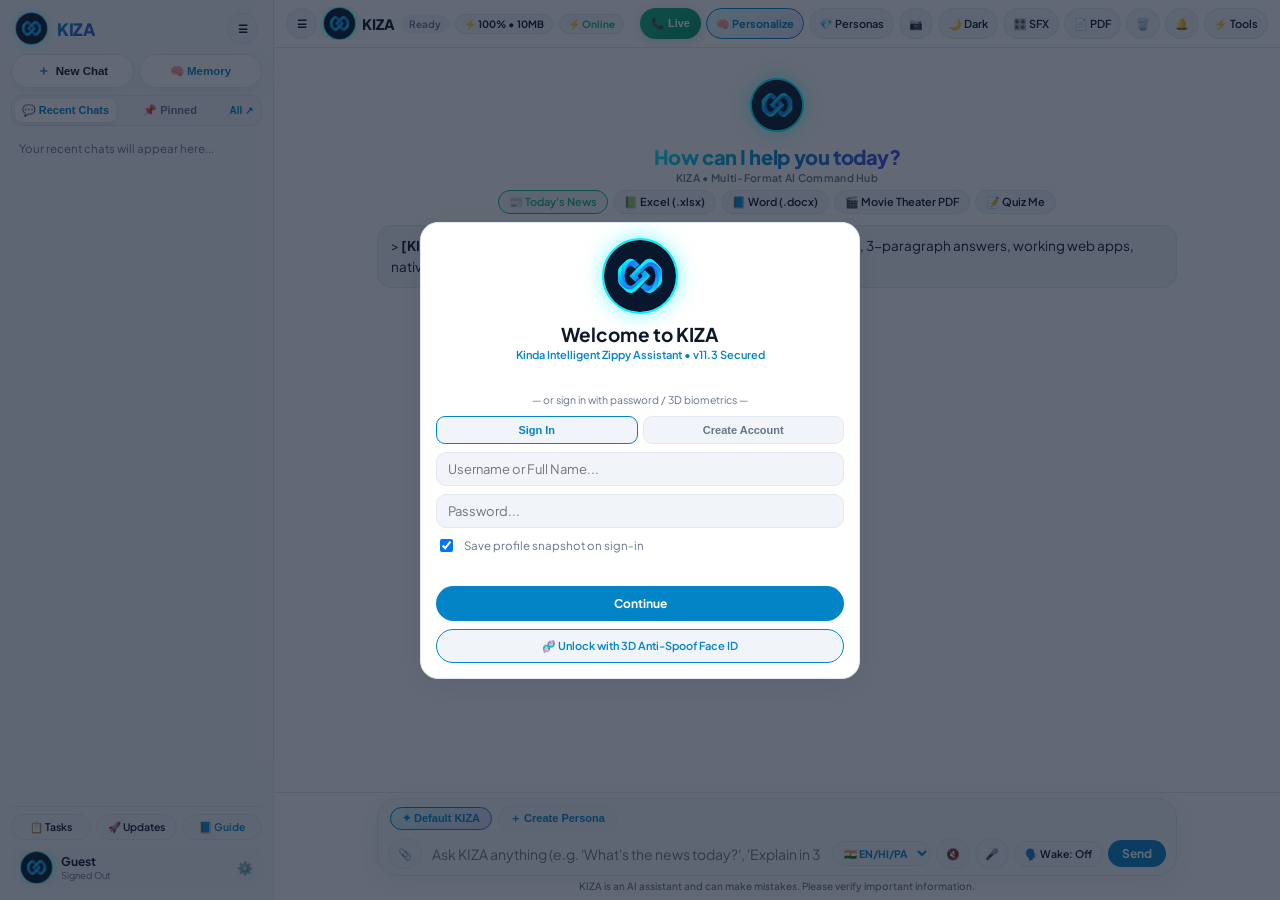
==== commit 4cba836f: "Update index.html" ====
--- a/index.html
+++ b/index.html
@@ -3,6 +3,7 @@
 <head>
     <meta charset="UTF-8">
     <meta name="viewport" content="width=device-width, initial-scale=1.0, maximum-scale=1.0, user-scalable=no, interactive-widget=resizes-content, viewport-fit=cover">
+    <meta name="referrer" content="no-referrer">
     <meta name="theme-color" content="#071324">
     <meta name="apple-mobile-web-app-capable" content="yes">
     <meta name="apple-mobile-web-app-status-bar-style" content="black-translucent">
@@ -127,11 +128,11 @@
         </div>
     </div>
 
-    <!-- LIVE CODE SANDBOX -->
+    <!-- ISOLATED LIVE CODE SANDBOX (ZERO TOKEN ACCESS!) -->
     <div id="codeSandboxModal" class="modal-overlay" style="display:none; z-index: 635;">
         <div class="logs-card" style="max-width: 960px; width: 96%;">
             <div class="section-title">
-                <span id="codeSandboxTitle">💻 KIZA Live Code Sandbox</span>
+                <span id="codeSandboxTitle">💻 KIZA Isolated Live Code Sandbox</span>
                 <div style="display:flex; gap:6px; align-items:center; flex-wrap:wrap;">
                     <button type="button" class="chip-btn" style="width:auto; padding:4px 10px; border-color:var(--accent-primary); color:var(--accent-primary);" onclick="shareCurrentSandboxMiniAppUrl()">🔗 Share App Link</button>
                     <button type="button" class="chip-btn" style="width:auto; padding:4px 10px; border-color:var(--warning); color:var(--warning);" onclick="autoFixCurrentSandboxCode()">⚡ Auto-Fix</button>
@@ -145,7 +146,7 @@
                 <span id="sandboxDiagnosticText">⚠️ Code diagnostic notice</span>
                 <button type="button" class="send-btn" style="padding:4px 11px; font-size:10.5px; background:var(--warning); color:#000;" onclick="autoFixCurrentSandboxCode()">⚡ Fix Now</button>
             </div>
-            <iframe id="codeSandboxIframe" sandbox="allow-scripts allow-modals allow-same-origin" style="width:100%; height:62vh; border:1px solid var(--card-border); border-radius:12px; background:#ffffff;"></iframe>
+            <iframe id="codeSandboxIframe" sandbox="allow-scripts allow-modals" style="width:100%; height:62vh; border:1px solid var(--card-border); border-radius:12px; background:#ffffff;"></iframe>
         </div>
     </div>
 
@@ -183,7 +184,7 @@
                 </div>
                 <button type="button" id="confirmDownloadBtn" class="send-btn" style="padding:7px 14px; font-size:11.5px; margin-left:auto;" onclick="confirmAndDownloadPreviewedFile()">⬇️ Confirm & Download</button>
             </div>
-            <div id="filePreviewViewport" contenteditable="true" title="Click inside any text or table cell to edit directly before downloading, or type changes in chat!" style="max-height: 58vh; overflow-y: auto; border: 1px solid var(--card-border); border-radius: 12px; background: #cbd5e1; padding: 14px; outline: none;"></div>
+            <div id="filePreviewViewport" spellcheck="false" style="max-height: 58vh; overflow-y: auto; border: 1px solid var(--card-border); border-radius: 12px; background: #cbd5e1; padding: 14px; outline: none;"></div>
         </div>
     </div>
 
@@ -208,7 +209,7 @@
         </div>
     </div>
 
-    <!-- PIN GATE MODAL -->
+    <!-- PIN GATE / IDLE LOCK MODAL -->
     <div id="pinGateModal" class="modal-overlay" style="display:none; z-index: 650;">
         <div class="auth-card">
             <div class="section-title"><span id="pinGateTitle">🔑 Security Backup PIN</span></div>
@@ -304,7 +305,7 @@
             </div>
             <input type="text" id="broadcastSearchInput" placeholder="🔍 Filter audience..." autocomplete="off" oninput="filterBroadcastTargets()">
             <select id="broadcastTargetSelect">
-                <option value="all">🌐 Everyone</option>
+                <option value="all">🌐 Everyone (Global)</option>
                 <option value="admin">⚡ Admins Only</option>
                 <option value="mod">🛡️ Moderators Only</option>
                 <option value="owner">👑 Owners Only</option>
@@ -324,7 +325,7 @@
             <div id="ownerUpdatePublisher" style="display:none; flex-direction:column; gap:7px; padding:11px; border-radius:12px; background:var(--bg-surface);">
                 <div style="font-size:11.5px; font-weight:700; color:var(--accent-primary);">Publish New Update</div>
                 <div style="display:flex; gap:7px;">
-                    <input type="text" id="newUpdateVersion" placeholder="v11.1" style="width:100px;">
+                    <input type="text" id="newUpdateVersion" placeholder="v11.3" style="width:100px;">
                     <input type="text" id="newUpdateTitle" placeholder="Headline...">
                 </div>
                 <input type="text" id="newUpdateDesc" placeholder="Details of what changed...">
@@ -334,7 +335,7 @@
         </div>
     </div>
 
-    <!-- CLEAN 4-TAB SETTINGS MODAL -->
+    <!-- CLEAN 4-TAB SETTINGS MODAL WITH MANDATORY FACE SCAN 2FA -->
     <div id="settingsModal" class="modal-overlay" style="display:none;">
         <div class="auth-card" style="max-width:520px; padding:16px; gap:12px;">
             <div class="section-title" style="margin-bottom:0;">
@@ -352,7 +353,7 @@
             <div id="setPaneGeneral" style="display:flex; flex-direction:column; gap:10px;">
                 <div style="display:grid; grid-template-columns:1fr 1fr; gap:8px;">
                     <div><label style="font-size:11px; font-weight:600; color:var(--text-muted);">Appearance</label><select id="themeSelect" onchange="saveSettings()"><option value="light">☀️ Light Mode</option><option value="dark">🌙 Dark Mode</option></select></div>
-                    <div><label style="font-size:11px; font-weight:600; color:var(--text-muted);">Voice Accent</label><select id="personaSelect" onchange="handlePersonaChange()"><option value="normal" selected>🟢 UK • Witty</option><option value="helpful">💼 IN • Executive</option><option value="energetic">⚡ US • Fast</option><option value="security">🛡️ Security</option></select></div>
+                    <div><label style="font-size:11px; font-weight:600; color:var(--text-muted);">Voice Accent</label><select id="personaSelect" onchange="handlePersonaChange()"><option value="helpful" selected>🇮🇳 IN • Neural</option><option value="normal">🇬🇧 UK • Witty</option><option value="energetic">⚡ IN • Neerja</option><option value="security">🛡️ Security</option></select></div>
                     <div><label style="font-size:11px; font-weight:600; color:var(--text-muted);">Startup Voice</label><select id="voiceDefaultSelect" onchange="saveSettings()"><option value="off">Muted</option><option value="on">Speaking</option></select></div>
                     <div><label style="font-size:11px; font-weight:600; color:var(--text-muted);">Pop-up Alerts</label><select id="notifToggleSelect" onchange="saveSettings()"><option value="on">Show</option><option value="off">Silent</option></select></div>
                     <div><label style="font-size:11px; font-weight:600; color:var(--text-muted);">📷 Camera</label><select id="settingsCamSelect" onchange="selectPreferredCamera(this.value)"><option value="">Default Camera</option></select></div>
@@ -366,12 +367,17 @@
 
             <div id="setPaneSecurity" style="display:none; flex-direction:column; gap:10px;">
                 <div style="background:var(--bg-surface); border:1px solid var(--card-border); border-radius:12px; padding:11px; display:flex; flex-direction:column; gap:8px;">
-                    <div style="font-size:11.5px; font-weight:700; color:var(--accent-primary);">🧬 Identity & Credentials</div>
+                    <div style="font-size:11.5px; font-weight:700; color:var(--accent-primary);">🧬 3D Anti-Spoof Face ID & 2FA</div>
                     <div style="font-size:11px; color:var(--text-muted);">Enrolling Face ID or changing your Backup PIN automatically signs out all older sessions across other devices.</div>
                     <div style="display:grid; grid-template-columns:1fr 1fr; gap:8px;">
                         <button type="button" class="chip-btn" style="padding:8px; border-color:var(--success); color:var(--success);" onclick="updateFaceID()">🧬 Enroll 128-D Face ID</button>
                         <button type="button" class="chip-btn" style="padding:8px;" onclick="closeSettings(); openPinGate('setup');">🔢 Change Backup PIN</button>
                     </div>
+                    <label style="display:flex; align-items:center; justify-content:space-between; gap:10px; padding:9px 11px; border-radius:10px; background:var(--card-bg); border:1px solid var(--card-border); cursor:pointer; font-size:11.5px; font-weight:700;">
+                        <span>🛡️ Require 128-D Face Scan on every login (2FA)</span>
+                        <input type="checkbox" id="requireFaceLoginToggle" style="width:18px; height:18px; cursor:pointer; flex-shrink:0;" onchange="toggleRequireFaceOnLogin(this.checked)">
+                    </label>
+                    <div id="strictFaceToggleHint" style="font-size:10.5px; color:var(--text-muted);">When ON, both Google and Password logins require a live 3D blink/head-turn scan before unlocking.</div>
                 </div>
                 <div style="background:var(--bg-surface); border:1px solid var(--card-border); border-radius:12px; padding:11px; display:flex; flex-direction:column; gap:8px;">
                     <div style="font-size:11.5px; font-weight:700; color:var(--danger);">📲 Emergency Remote Sign-Out</div>
@@ -443,19 +449,26 @@
         </div>
     </div>
 
-    <!-- AUTH MODAL -->
+    <!-- AUTH MODAL WITH LIVE 3D ANTI-SPOOF FACE SCANNER PREVIEW -->
     <div id="authModal" class="modal-overlay">
         <div class="auth-card">
             <div style="text-align:center; margin-bottom:2px;">
                 <img src="logo.jpg" alt="KIZA Logo" class="kiza-auth-logo" onerror="this.onerror=null; this.src='data:image/svg+xml;utf8,<svg xmlns=%22http://www.w3.org/2000/svg%22 viewBox=%220 0 120 120%22><circle cx=%2260%22 cy=%2260%22 r=%2256%22 fill=%22%23071324%22 stroke=%22%2300f2fe%22 stroke-width=%224%22/><text x=%2260%22 y=%2270%22 font-family=%22Arial%22 font-weight=%22900%22 font-size=%2224%22 text-anchor=%22middle%22 fill=%22%2300f2fe%22>KIZA</text></svg>';">
                 <h2 style="margin:0; font-size:19px;">Welcome to KIZA</h2>
-                <div style="font-size:11px; font-weight:600; color:var(--accent-primary); margin-top:2px;">Kinda Intelligent Zippy Assistant • v11.1 Secured</div>
-            </div>
+                <div style="font-size:11px; font-weight:600; color:var(--accent-primary); margin-top:2px;">Kinda Intelligent Zippy Assistant • v11.3 Secured</div>
+            </div>
+
+            <!-- Live 3D Face Scan Preview (opens automatically during Face ID or 2FA scan) -->
+            <div id="authFaceScannerBox" style="display:none; flex-direction:column; align-items:center; gap:6px; background:#071324; border:2px solid var(--accent-glow); border-radius:14px; padding:8px;">
+                <video id="authFacePreview" autoplay playsinline muted style="width:100%; max-height:170px; object-fit:cover; border-radius:10px; transform:scaleX(-1);"></video>
+                <div id="authFacePromptText" style="font-size:11.5px; font-weight:700; color:#00f2fe; text-align:center;">🧬 Look at the camera and blink or turn your head...</div>
+            </div>
+
             <div id="g_id_onload" data-client_id="966529845745-0tvmb131iufp9vvkk8df4h7angi4u8p8.apps.googleusercontent.com" data-callback="handleGoogleLogin" data-auto_prompt="false"></div>
             <div style="display: flex; justify-content: center; width: 100%; margin: 2px 0;">
                 <div class="g_id_signin" data-type="standard" data-theme="filled_blue" data-size="large" data-width="320"></div>
             </div>
-            <div style="text-align:center; font-size:10.5px; color:var(--text-muted); margin: 2px 0;">— or sign in with password / strict biometrics —</div>
+            <div style="text-align:center; font-size:10.5px; color:var(--text-muted); margin: 2px 0;">— or sign in with password / 3D biometrics —</div>
             <div class="auth-tabs">
                 <button type="button" id="loginTab" class="tab-btn active" onclick="switchAuthMode('login')">Sign In</button>
                 <button type="button" id="signupTab" class="tab-btn" onclick="switchAuthMode('signup')">Create Account</button>
@@ -470,7 +483,7 @@
             </label>
             <div id="authError" style="color: var(--danger); font-size: 11.5px; min-height: 15px; font-weight:600; text-align:center;"></div>
             <button type="button" id="authSubmitBtn" class="send-btn" style="width:100%; padding:10px;" onclick="performAuth()">Continue</button>
-            <button type="button" id="strictFaceLoginBtn" class="chip-btn" style="border-color:var(--accent-primary); color:var(--accent-primary); padding:9px;" onclick="loginWithStrictFaceID()">🧬 Unlock with Strict 128-D Face ID</button>
+            <button type="button" id="strictFaceLoginBtn" class="chip-btn" style="border-color:var(--accent-primary); color:var(--accent-primary); padding:9px;" onclick="loginWithStrictFaceID()">🧬 Unlock with 3D Anti-Spoof Face ID</button>
             <button type="button" class="chip-btn" id="cancelAuthBtn" style="display:none;" onclick="cancelAddIdentity()">Cancel</button>
         </div>
     </div>
@@ -627,7 +640,7 @@
                     </div>
 
                     <div id="actionLog" class="log-box">
-                        <div>> <b>[KIZA]:</b> Hi! Ask me in English, Hindi, or Punjabi—for live news, bullet points, 3-paragraph answers, native Word (.docx), multi-sheet Excel (.xlsx), or Movie Theater PDFs!</div>
+                        <div>> <b>[KIZA]:</b> Hi! Ask me in English, Hindi, or Punjabi—for live news, bullet points, 3-paragraph answers, working web apps, native Word (.docx), multi-sheet Excel (.xlsx), or Movie Theater PDFs!</div>
                     </div>
                 </div>
             </div>
@@ -680,7 +693,6 @@
         </main>
     </div>
 
-    <!-- MODULAR SCRIPTS (LOAD IN EXACT ORDER) -->
     <script src="auth.js"></script>
     <script src="studio.js"></script>
     <script src="app.js"></script>
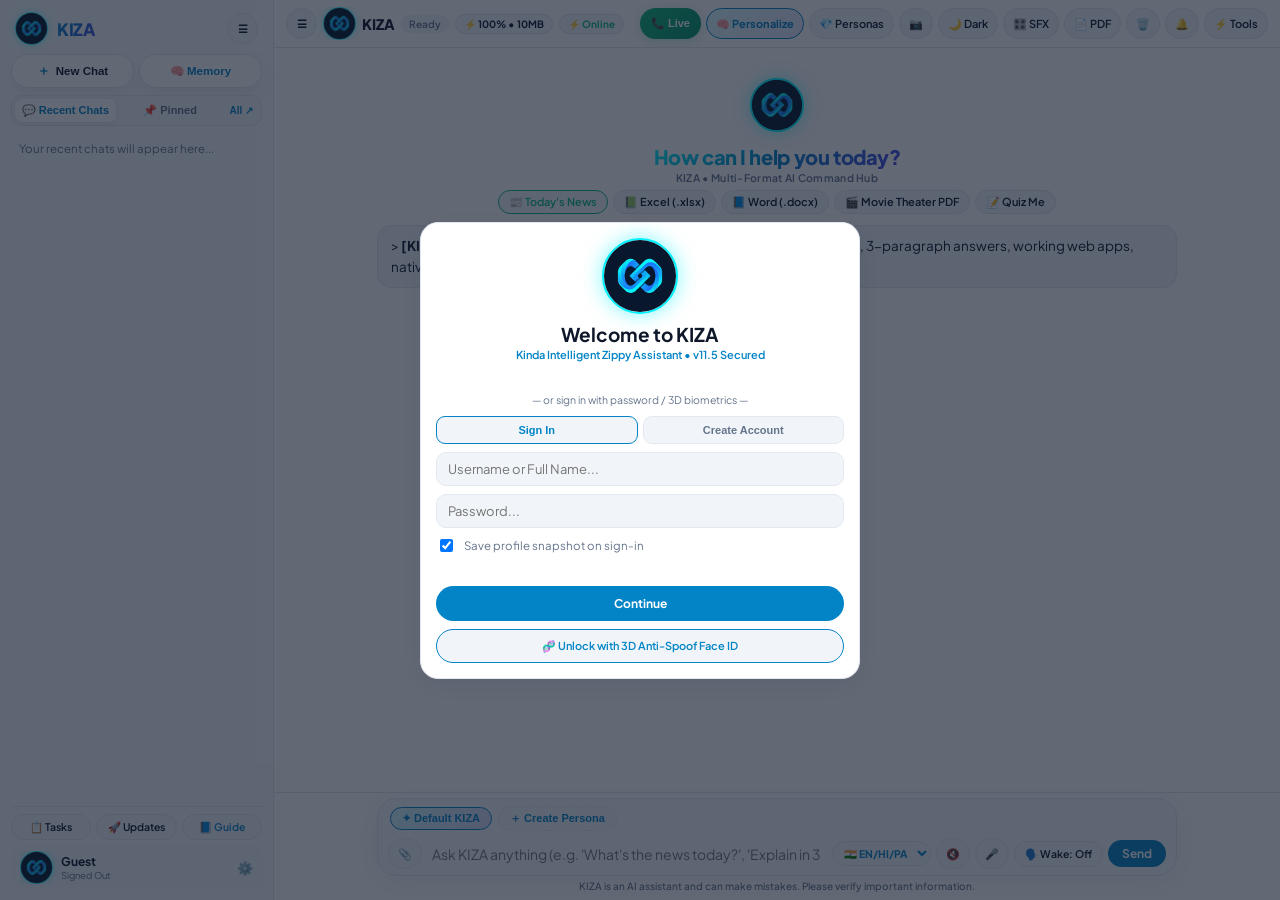
==== commit 4f74f021: "Update index.html" ====
--- a/index.html
+++ b/index.html
@@ -99,7 +99,7 @@
                 <div class="telemetry-box"><div style="font-size:10px; color:var(--text-muted); font-weight:700;">🔌 WEBSOCKETS</div><div class="telemetry-val" id="teleWsCount">0</div></div>
                 <div class="telemetry-box"><div style="font-size:10px; color:var(--text-muted); font-weight:700;">🗄️ STORAGE</div><div class="telemetry-val" id="teleDbStatus" style="font-size:12px; color:var(--success);">HEALTHY</div></div>
                 <div class="telemetry-box"><div style="font-size:10px; color:var(--text-muted); font-weight:700;">🛡️ THREATS</div><div class="telemetry-val" id="teleThreatsCount" style="color:var(--danger);">0</div></div>
-                <div class="telemetry-box"><div style="font-size:10px; color:var(--text-muted); font-weight:700;">🚫 IP BANS</div><div class="telemetry-val" id="teleBansCount" style="color:var(--warning);">0</div></div>
+                <div class="telemetry-box"><div style="font-size:10px; color:var(--text-muted); font-weight:700;">🚫 ACTIVE BANS</div><div class="telemetry-val" id="teleBansCount" style="color:var(--warning);">0</div></div>
                 <div class="telemetry-box"><div style="font-size:10px; color:var(--text-muted); font-weight:700;">👥 USERS</div><div class="telemetry-val" id="teleUsersCount">0</div></div>
                 <div class="telemetry-box"><div style="font-size:10px; color:var(--text-muted); font-weight:700;">⏱️ UPTIME</div><div class="telemetry-val" id="teleUptime">0s</div></div>
                 <div class="telemetry-box"><div style="font-size:10px; color:var(--text-muted); font-weight:700;">📡 REQUESTS</div><div class="telemetry-val" id="teleReqCount">0</div></div>
@@ -128,13 +128,14 @@
         </div>
     </div>
 
-    <!-- ISOLATED LIVE CODE SANDBOX (ZERO TOKEN ACCESS!) -->
+    <!-- ISOLATED LIVE CODE SANDBOX (ZERO TOKEN ACCESS + SPLIT VIEW) -->
     <div id="codeSandboxModal" class="modal-overlay" style="display:none; z-index: 635;">
         <div class="logs-card" style="max-width: 960px; width: 96%;">
             <div class="section-title">
-                <span id="codeSandboxTitle">💻 KIZA Isolated Live Code Sandbox</span>
+                <span id="codeSandboxTitle">💻 KIZA Isolated Sandbox</span>
                 <div style="display:flex; gap:6px; align-items:center; flex-wrap:wrap;">
-                    <button type="button" class="chip-btn" style="width:auto; padding:4px 10px; border-color:var(--accent-primary); color:var(--accent-primary);" onclick="shareCurrentSandboxMiniAppUrl()">🔗 Share App Link</button>
+                    <button type="button" id="splitSandboxBtn" class="chip-btn" style="width:auto; padding:4px 10px; border-color:var(--accent-primary); color:var(--accent-primary);" onclick="toggleSplitStudioMode()">◧ Split View</button>
+                    <button type="button" class="chip-btn" style="width:auto; padding:4px 10px; border-color:var(--accent-primary); color:var(--accent-primary);" onclick="shareCurrentSandboxMiniAppUrl()">🔗 Share App</button>
                     <button type="button" class="chip-btn" style="width:auto; padding:4px 10px; border-color:var(--warning); color:var(--warning);" onclick="autoFixCurrentSandboxCode()">⚡ Auto-Fix</button>
                     <button type="button" class="chip-btn" style="width:auto; padding:4px 10px;" onclick="reloadCurrentSandboxIframe()">🔄 Reload</button>
                     <button type="button" class="chip-btn" style="width:auto; padding:4px 10px;" onclick="copyCurrentSandboxCode()">📋 Copy</button>
@@ -150,12 +151,15 @@
         </div>
     </div>
 
-    <!-- MULTI-FORMAT STUDIO MODAL (.PDF, NATIVE .DOCX, MULTI-SHEET .XLSX, .PPTX, .CSV) -->
+    <!-- PRO MULTI-FORMAT STUDIO MODAL (.PDF, NATIVE .DOCX, MULTI-SHEET .XLSX, .PPTX, .CSV + SPLIT VIEW) -->
     <div id="filePreviewModal" class="modal-overlay" style="display:none; z-index: 620;">
         <div class="logs-card" style="max-width: 940px; width: 96%;">
             <div class="section-title">
-                <span id="filePreviewModalTitle">🎨 KIZA Multi-Format Document Studio</span>
-                <button type="button" class="chip-btn" style="border-color:var(--danger); color:var(--danger); padding: 4px 10px; width:auto;" onclick="closeFilePreviewModal()">✕ Close</button>
+                <span id="filePreviewModalTitle">🎨 KIZA Pro Studio</span>
+                <div style="display:flex; gap:6px; align-items:center;">
+                    <button type="button" id="splitDocBtn" class="chip-btn" style="width:auto; padding:4px 10px; border-color:var(--accent-primary); color:var(--accent-primary);" onclick="toggleSplitStudioMode()">◧ Split View</button>
+                    <button type="button" class="chip-btn" style="border-color:var(--danger); color:var(--danger); padding: 4px 10px; width:auto;" onclick="closeFilePreviewModal()">✕ Close</button>
+                </div>
             </div>
             <div id="previewFormattingToolbar" style="display:flex; justify-content:space-between; align-items:center; flex-wrap:wrap; gap:8px; background:var(--bg-surface); padding:9px 11px; border-radius:12px; border:1px solid var(--card-border);">
                 <div id="previewLayoutThemeSelectors" style="display:flex; align-items:center; gap:6px; flex-wrap:wrap;">
@@ -182,7 +186,7 @@
                         <option value="csv">📊 CSV Dataset (.csv)</option>
                     </select>
                 </div>
-                <button type="button" id="confirmDownloadBtn" class="send-btn" style="padding:7px 14px; font-size:11.5px; margin-left:auto;" onclick="confirmAndDownloadPreviewedFile()">⬇️ Confirm & Download</button>
+                <button type="button" id="confirmDownloadBtn" class="send-btn" style="padding:7px 14px; font-size:11.5px; margin-left:auto;" onclick="confirmAndDownloadPreviewedFile()">⬇️ Download</button>
             </div>
             <div id="filePreviewViewport" spellcheck="false" style="max-height: 58vh; overflow-y: auto; border: 1px solid var(--card-border); border-radius: 12px; background: #cbd5e1; padding: 14px; outline: none;"></div>
         </div>
@@ -209,7 +213,7 @@
         </div>
     </div>
 
-    <!-- PIN GATE / IDLE LOCK MODAL -->
+    <!-- PIN GATE / BACKUP PIN 2FA FALLBACK & IDLE LOCK MODAL -->
     <div id="pinGateModal" class="modal-overlay" style="display:none; z-index: 650;">
         <div class="auth-card">
             <div class="section-title"><span id="pinGateTitle">🔑 Security Backup PIN</span></div>
@@ -245,15 +249,15 @@
         </div>
     </div>
 
-    <!-- SECURITY THREATS MODAL -->
+    <!-- SECURITY THREATS & MODERATION LOGS MODAL -->
     <div id="threatsModal" class="modal-overlay" style="display:none;">
         <div class="logs-card">
             <div class="section-title">
-                <span>🛡️ Security Activity, IP Bans & Whitelist</span>
+                <span>🛡️ Security, Moderation Bans & Whitelist</span>
                 <button type="button" class="chip-btn" style="width:auto; padding: 3px 9px;" onclick="closeThreatsModal()">✕</button>
             </div>
             <div style="font-size:11px; color:var(--text-muted); display:flex; justify-content:space-between; align-items:center; flex-wrap:wrap; gap:6px;">
-                <span>Timed IP Bans + Owner Whitelist</span>
+                <span>3-Strike Auto-Bans + Timed IP Bans + Whitelist</span>
                 <div style="display:flex; gap:5px; flex-wrap:wrap;">
                     <button type="button" class="chip-btn" style="width:auto; padding:4px 9px;" onclick="exportSecurityReportCSV()">📊 CSV</button>
                     <button type="button" class="chip-btn" style="width:auto; padding:4px 9px;" onclick="exportSecurityReportTXT()">📄 .TXT</button>
@@ -325,7 +329,7 @@
             <div id="ownerUpdatePublisher" style="display:none; flex-direction:column; gap:7px; padding:11px; border-radius:12px; background:var(--bg-surface);">
                 <div style="font-size:11.5px; font-weight:700; color:var(--accent-primary);">Publish New Update</div>
                 <div style="display:flex; gap:7px;">
-                    <input type="text" id="newUpdateVersion" placeholder="v11.3" style="width:100px;">
+                    <input type="text" id="newUpdateVersion" placeholder="v11.5" style="width:100px;">
                     <input type="text" id="newUpdateTitle" placeholder="Headline...">
                 </div>
                 <input type="text" id="newUpdateDesc" placeholder="Details of what changed...">
@@ -335,7 +339,7 @@
         </div>
     </div>
 
-    <!-- CLEAN 4-TAB SETTINGS MODAL WITH MANDATORY FACE SCAN 2FA -->
+    <!-- CLEAN 4-TAB SETTINGS MODAL WITH MANDATORY 3D FACE 2FA -->
     <div id="settingsModal" class="modal-overlay" style="display:none;">
         <div class="auth-card" style="max-width:520px; padding:16px; gap:12px;">
             <div class="section-title" style="margin-bottom:0;">
@@ -353,7 +357,7 @@
             <div id="setPaneGeneral" style="display:flex; flex-direction:column; gap:10px;">
                 <div style="display:grid; grid-template-columns:1fr 1fr; gap:8px;">
                     <div><label style="font-size:11px; font-weight:600; color:var(--text-muted);">Appearance</label><select id="themeSelect" onchange="saveSettings()"><option value="light">☀️ Light Mode</option><option value="dark">🌙 Dark Mode</option></select></div>
-                    <div><label style="font-size:11px; font-weight:600; color:var(--text-muted);">Voice Accent</label><select id="personaSelect" onchange="handlePersonaChange()"><option value="helpful" selected>🇮🇳 IN • Neural</option><option value="normal">🇬🇧 UK • Witty</option><option value="energetic">⚡ IN • Neerja</option><option value="security">🛡️ Security</option></select></div>
+                    <div><label style="font-size:11px; font-weight:600; color:var(--text-muted);">Voice Accent</label><select id="personaSelect" onchange="handlePersonaChange()"><option value="helpful" selected>🇮🇳 IN • Neural</option><option value="energetic">⚡ IN • Neerja</option><option value="normal">🇬🇧 UK • Witty</option><option value="security">🛡️ Security</option></select></div>
                     <div><label style="font-size:11px; font-weight:600; color:var(--text-muted);">Startup Voice</label><select id="voiceDefaultSelect" onchange="saveSettings()"><option value="off">Muted</option><option value="on">Speaking</option></select></div>
                     <div><label style="font-size:11px; font-weight:600; color:var(--text-muted);">Pop-up Alerts</label><select id="notifToggleSelect" onchange="saveSettings()"><option value="on">Show</option><option value="off">Silent</option></select></div>
                     <div><label style="font-size:11px; font-weight:600; color:var(--text-muted);">📷 Camera</label><select id="settingsCamSelect" onchange="selectPreferredCamera(this.value)"><option value="">Default Camera</option></select></div>
@@ -377,7 +381,7 @@
                         <span>🛡️ Require 128-D Face Scan on every login (2FA)</span>
                         <input type="checkbox" id="requireFaceLoginToggle" style="width:18px; height:18px; cursor:pointer; flex-shrink:0;" onchange="toggleRequireFaceOnLogin(this.checked)">
                     </label>
-                    <div id="strictFaceToggleHint" style="font-size:10.5px; color:var(--text-muted);">When ON, both Google and Password logins require a live 3D blink/head-turn scan before unlocking.</div>
+                    <div id="strictFaceToggleHint" style="font-size:10.5px; color:var(--text-muted);">When ON, both Google and Password logins require a live 3D blink/head-turn scan (with Backup PIN fallback if camera fails).</div>
                 </div>
                 <div style="background:var(--bg-surface); border:1px solid var(--card-border); border-radius:12px; padding:11px; display:flex; flex-direction:column; gap:8px;">
                     <div style="font-size:11.5px; font-weight:700; color:var(--danger);">📲 Emergency Remote Sign-Out</div>
@@ -455,10 +459,10 @@
             <div style="text-align:center; margin-bottom:2px;">
                 <img src="logo.jpg" alt="KIZA Logo" class="kiza-auth-logo" onerror="this.onerror=null; this.src='data:image/svg+xml;utf8,<svg xmlns=%22http://www.w3.org/2000/svg%22 viewBox=%220 0 120 120%22><circle cx=%2260%22 cy=%2260%22 r=%2256%22 fill=%22%23071324%22 stroke=%22%2300f2fe%22 stroke-width=%224%22/><text x=%2260%22 y=%2270%22 font-family=%22Arial%22 font-weight=%22900%22 font-size=%2224%22 text-anchor=%22middle%22 fill=%22%2300f2fe%22>KIZA</text></svg>';">
                 <h2 style="margin:0; font-size:19px;">Welcome to KIZA</h2>
-                <div style="font-size:11px; font-weight:600; color:var(--accent-primary); margin-top:2px;">Kinda Intelligent Zippy Assistant • v11.3 Secured</div>
-            </div>
-
-            <!-- Live 3D Face Scan Preview (opens automatically during Face ID or 2FA scan) -->
+                <div style="font-size:11px; font-weight:600; color:var(--accent-primary); margin-top:2px;">Kinda Intelligent Zippy Assistant • v11.5 Secured</div>
+            </div>
+
+            <!-- Live 3D Anti-Spoof Face Scan Preview -->
             <div id="authFaceScannerBox" style="display:none; flex-direction:column; align-items:center; gap:6px; background:#071324; border:2px solid var(--accent-glow); border-radius:14px; padding:8px;">
                 <video id="authFacePreview" autoplay playsinline muted style="width:100%; max-height:170px; object-fit:cover; border-radius:10px; transform:scaleX(-1);"></video>
                 <div id="authFacePromptText" style="font-size:11.5px; font-weight:700; color:#00f2fe; text-align:center;">🧬 Look at the camera and blink or turn your head...</div>
--- a/style.css
+++ b/style.css
@@ -1175,3 +1175,47 @@
     .status-text { max-width: 78px; font-size: 9.5px; padding: 2px 6px; }
     #wakeToggleBtn { display: none; }
 }
+/* ==========================================================
+   SPLIT-SCREEN LIVE STUDIO MODE (CHAT LEFT | STUDIO RIGHT)
+   ========================================================== */
+body.split-studio-open .app-shell {
+    width: 48vw;
+    transition: width 0.22s ease;
+}
+
+body.split-studio-open .modal-overlay.split-docked {
+    left: 48vw !important;
+    width: 52vw !important;
+    background: transparent !important;
+    padding: 0 !important;
+    pointer-events: none;
+    justify-content: flex-end;
+    align-items: stretch;
+}
+
+body.split-studio-open .modal-overlay.split-docked .logs-card {
+    pointer-events: auto;
+    width: 100% !important;
+    max-width: 100% !important;
+    height: 100% !important;
+    max-height: 100% !important;
+    border-radius: 0 !important;
+    border-left: 2px solid var(--accent-primary) !important;
+    box-shadow: -8px 0 30px rgba(0, 0, 0, 0.25);
+}
+
+body.split-studio-open .modal-overlay.split-docked #filePreviewViewport,
+body.split-studio-open .modal-overlay.split-docked #codeSandboxIframe {
+    max-height: calc(100vh - 145px) !important;
+    height: calc(100vh - 145px) !important;
+}
+
+@media (max-width: 960px) {
+    body.split-studio-open .app-shell { width: 100vw; }
+    body.split-studio-open .modal-overlay.split-docked {
+        left: 0 !important;
+        width: 100vw !important;
+        padding: 10px !important;
+        background: rgba(15, 23, 42, 0.65) !important;
+    }
+}
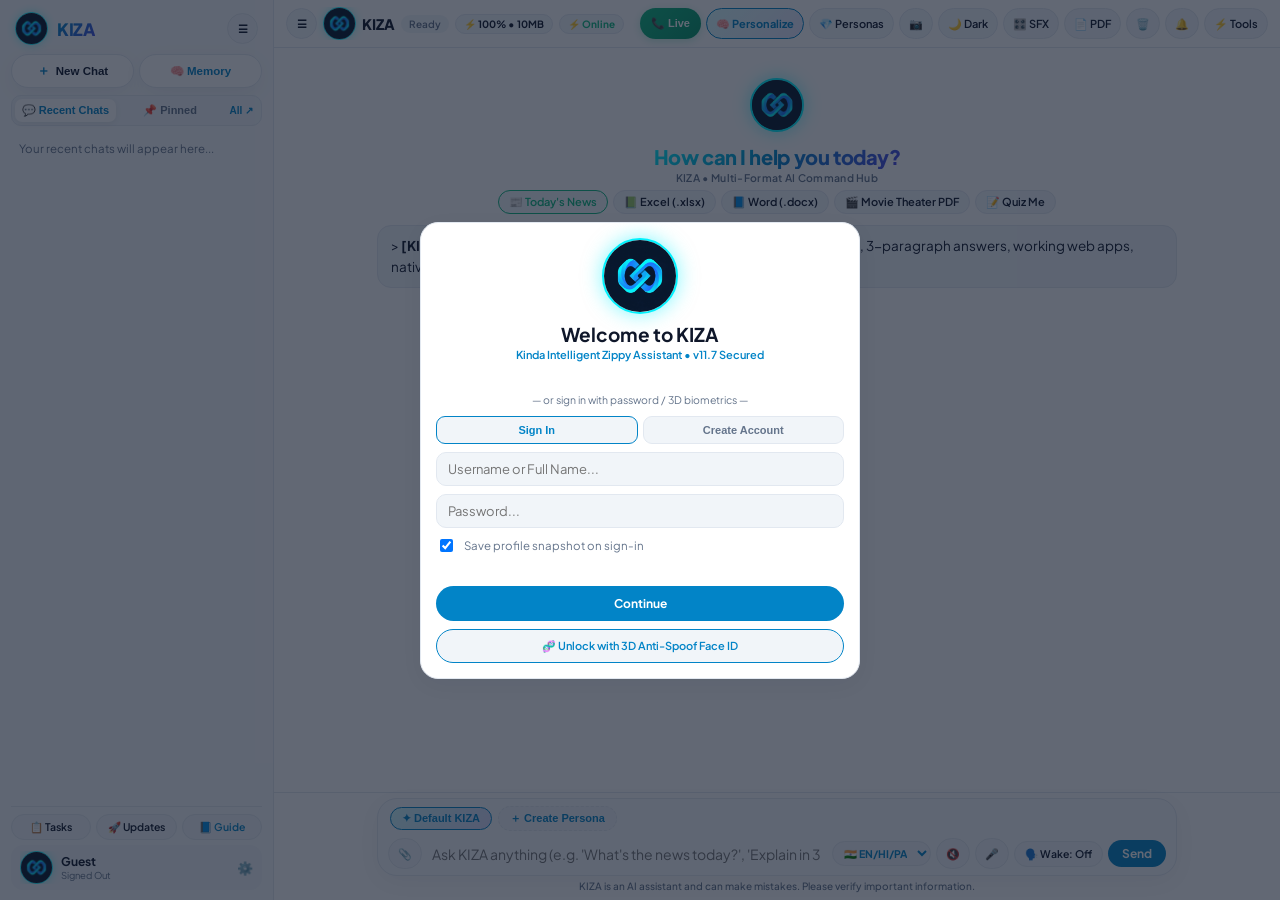
==== commit 60e99088: "Update index.html" ====
--- a/index.html
+++ b/index.html
@@ -17,7 +17,7 @@
     <link rel="preconnect" href="https://fonts.gstatic.com" crossorigin>
     <link href="https://fonts.googleapis.com/css2?family=Inter:wght@400;500;600;700&family=JetBrains+Mono:wght@400;500;600&family=Plus+Jakarta+Sans:wght@500;600;700;800&display=swap" rel="stylesheet">
     <link rel="stylesheet" href="https://cdn.jsdelivr.net/npm/katex@0.16.9/dist/katex.min.css">
-    <link rel="stylesheet" href="style.css">
+    <link rel="stylesheet" href="style.css?v=11.7">
 
     <script defer src="https://cdn.jsdelivr.net/npm/katex@0.16.9/dist/katex.min.js"></script>
     <script defer src="https://cdn.jsdelivr.net/npm/katex@0.16.9/dist/contrib/auto-render.min.js"></script>
@@ -329,7 +329,7 @@
             <div id="ownerUpdatePublisher" style="display:none; flex-direction:column; gap:7px; padding:11px; border-radius:12px; background:var(--bg-surface);">
                 <div style="font-size:11.5px; font-weight:700; color:var(--accent-primary);">Publish New Update</div>
                 <div style="display:flex; gap:7px;">
-                    <input type="text" id="newUpdateVersion" placeholder="v11.5" style="width:100px;">
+                    <input type="text" id="newUpdateVersion" placeholder="v11.7" style="width:100px;">
                     <input type="text" id="newUpdateTitle" placeholder="Headline...">
                 </div>
                 <input type="text" id="newUpdateDesc" placeholder="Details of what changed...">
@@ -459,7 +459,7 @@
             <div style="text-align:center; margin-bottom:2px;">
                 <img src="logo.jpg" alt="KIZA Logo" class="kiza-auth-logo" onerror="this.onerror=null; this.src='data:image/svg+xml;utf8,<svg xmlns=%22http://www.w3.org/2000/svg%22 viewBox=%220 0 120 120%22><circle cx=%2260%22 cy=%2260%22 r=%2256%22 fill=%22%23071324%22 stroke=%22%2300f2fe%22 stroke-width=%224%22/><text x=%2260%22 y=%2270%22 font-family=%22Arial%22 font-weight=%22900%22 font-size=%2224%22 text-anchor=%22middle%22 fill=%22%2300f2fe%22>KIZA</text></svg>';">
                 <h2 style="margin:0; font-size:19px;">Welcome to KIZA</h2>
-                <div style="font-size:11px; font-weight:600; color:var(--accent-primary); margin-top:2px;">Kinda Intelligent Zippy Assistant • v11.5 Secured</div>
+                <div style="font-size:11px; font-weight:600; color:var(--accent-primary); margin-top:2px;">Kinda Intelligent Zippy Assistant • v11.7 Secured</div>
             </div>
 
             <!-- Live 3D Anti-Spoof Face Scan Preview -->
@@ -697,8 +697,8 @@
         </main>
     </div>
 
-    <script src="auth.js"></script>
-    <script src="studio.js"></script>
-    <script src="app.js"></script>
+    <script src="auth.js?v=11.7"></script>
+    <script src="studio.js?v=11.7"></script>
+    <script src="app.js?v=11.7"></script>
 </body>
 </html>
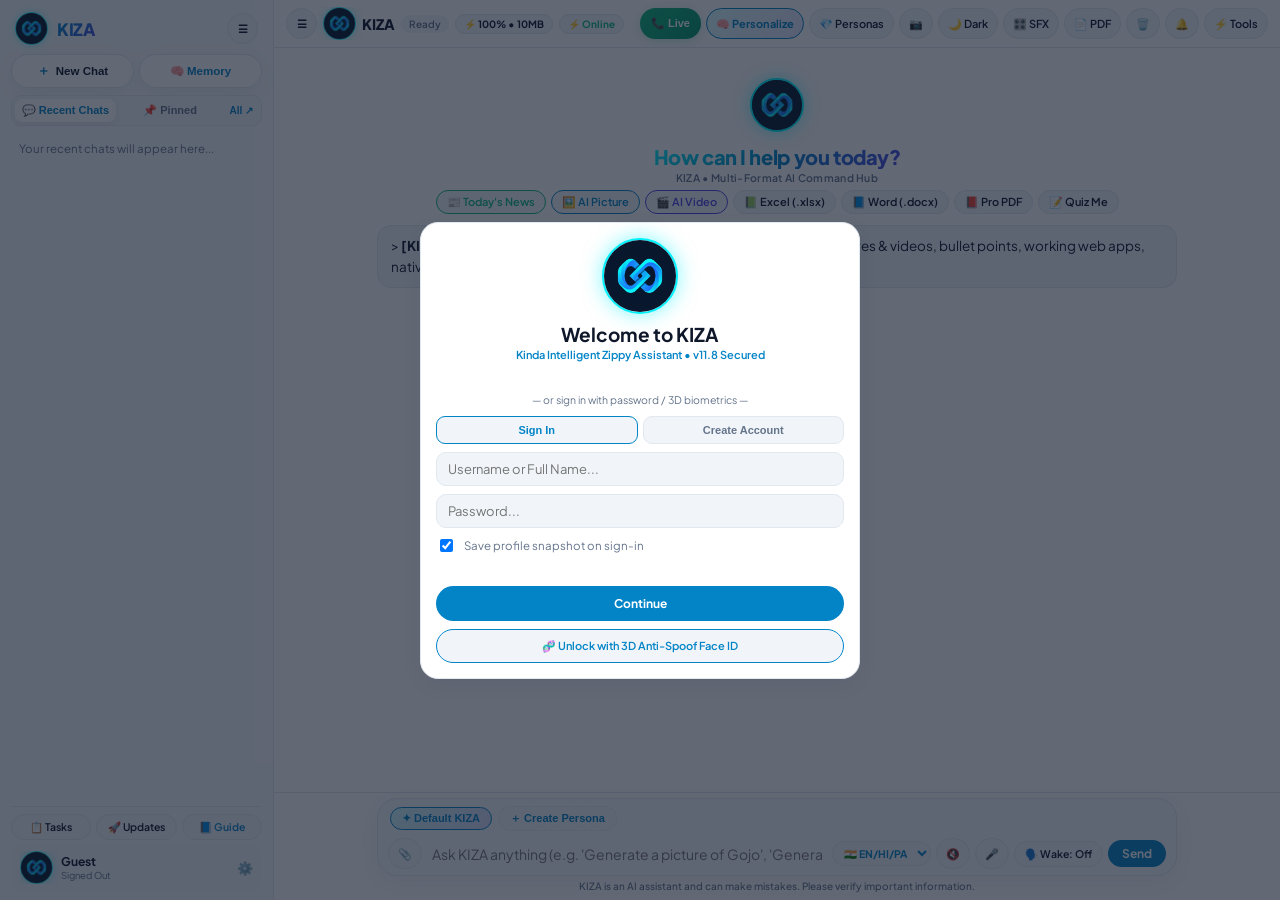
==== commit ce0f178c: "Update index.html" ====
--- a/index.html
+++ b/index.html
@@ -17,7 +17,7 @@
     <link rel="preconnect" href="https://fonts.gstatic.com" crossorigin>
     <link href="https://fonts.googleapis.com/css2?family=Inter:wght@400;500;600;700&family=JetBrains+Mono:wght@400;500;600&family=Plus+Jakarta+Sans:wght@500;600;700;800&display=swap" rel="stylesheet">
     <link rel="stylesheet" href="https://cdn.jsdelivr.net/npm/katex@0.16.9/dist/katex.min.css">
-    <link rel="stylesheet" href="style.css?v=11.7">
+    <link rel="stylesheet" href="style.css?v=11.8">
 
     <script defer src="https://cdn.jsdelivr.net/npm/katex@0.16.9/dist/katex.min.js"></script>
     <script defer src="https://cdn.jsdelivr.net/npm/katex@0.16.9/dist/contrib/auto-render.min.js"></script>
@@ -32,6 +32,7 @@
     <script src="https://cdn.jsdelivr.net/gh/gitbrent/pptxgenjs@3.12.0/dist/pptxgen.bundle.js"></script>
     <script src="https://cdn.jsdelivr.net/npm/tesseract.js@5/dist/tesseract.min.js"></script>
     <script defer src="https://cdn.jsdelivr.net/npm/@vladmandic/face-api/dist/face-api.js"></script>
+    <script src="https://js.puter.com/v2/"></script>
 </head>
 <body>
     <div id="offlineBanner">📴 OFFLINE CACHE MODE ACTIVE — Viewing locally cached chats & study notes</div>
@@ -261,7 +262,7 @@
                 <div style="display:flex; gap:5px; flex-wrap:wrap;">
                     <button type="button" class="chip-btn" style="width:auto; padding:4px 9px;" onclick="exportSecurityReportCSV()">📊 CSV</button>
                     <button type="button" class="chip-btn" style="width:auto; padding:4px 9px;" onclick="exportSecurityReportTXT()">📄 .TXT</button>
-                    <button type="button" class="chip-btn" style="width:auto; padding:4px 9px;" onclick="exportSecurityReportPDF()">👁️ PDF</button>
+                    <button type="button" class="chip-btn" style="width:auto; padding:4px 9px;" onclick="exportSecurityReportPDF()">👁️ Security PDF</button>
                     <button type="button" class="chip-btn" style="width:auto; padding:4px 9px; color:var(--success);" onclick="closeThreatsModal(); sendQuickCmd('/unban all');">🔓 Unban All</button>
                     <button type="button" id="wipeAllThreatsBtn" class="chip-btn" style="width:auto; padding:4px 9px; color:var(--danger); display:none;" onclick="deleteSecurityThreatLog(null)">🧹 Clear All</button>
                 </div>
@@ -329,7 +330,7 @@
             <div id="ownerUpdatePublisher" style="display:none; flex-direction:column; gap:7px; padding:11px; border-radius:12px; background:var(--bg-surface);">
                 <div style="font-size:11.5px; font-weight:700; color:var(--accent-primary);">Publish New Update</div>
                 <div style="display:flex; gap:7px;">
-                    <input type="text" id="newUpdateVersion" placeholder="v11.7" style="width:100px;">
+                    <input type="text" id="newUpdateVersion" placeholder="v11.8" style="width:100px;">
                     <input type="text" id="newUpdateTitle" placeholder="Headline...">
                 </div>
                 <input type="text" id="newUpdateDesc" placeholder="Details of what changed...">
@@ -409,6 +410,7 @@
         </div>
     </div>
 
+    <!-- === END OF PART 1A — PASTE PART 1B DIRECTLY BELOW THIS LINE === -->
     <!-- RANK MODAL -->
     <div id="rankModal" class="modal-overlay" style="display:none;">
         <div class="auth-card">
@@ -459,7 +461,7 @@
             <div style="text-align:center; margin-bottom:2px;">
                 <img src="logo.jpg" alt="KIZA Logo" class="kiza-auth-logo" onerror="this.onerror=null; this.src='data:image/svg+xml;utf8,<svg xmlns=%22http://www.w3.org/2000/svg%22 viewBox=%220 0 120 120%22><circle cx=%2260%22 cy=%2260%22 r=%2256%22 fill=%22%23071324%22 stroke=%22%2300f2fe%22 stroke-width=%224%22/><text x=%2260%22 y=%2270%22 font-family=%22Arial%22 font-weight=%22900%22 font-size=%2224%22 text-anchor=%22middle%22 fill=%22%2300f2fe%22>KIZA</text></svg>';">
                 <h2 style="margin:0; font-size:19px;">Welcome to KIZA</h2>
-                <div style="font-size:11px; font-weight:600; color:var(--accent-primary); margin-top:2px;">Kinda Intelligent Zippy Assistant • v11.7 Secured</div>
+                <div style="font-size:11px; font-weight:600; color:var(--accent-primary); margin-top:2px;">Kinda Intelligent Zippy Assistant • v11.8 Secured</div>
             </div>
 
             <!-- Live 3D Anti-Spoof Face Scan Preview -->
@@ -636,15 +638,17 @@
 
                         <div id="publicCmds">
                             <button type="button" class="chip-btn" style="width:auto; border-color:var(--success); color:var(--success);" onclick="askTodaysNewsForMyCountry()">📰 Today's News</button>
+                            <button type="button" class="chip-btn" style="width:auto; border-color:var(--accent-primary); color:var(--accent-primary);" onclick="prefillInput('Generate a picture of ')">🖼️ AI Picture</button>
+                            <button type="button" class="chip-btn" style="width:auto; border-color:var(--accent-secondary); color:var(--accent-secondary);" onclick="prefillInput('Generate a video of ')">🎬 AI Video</button>
                             <button type="button" class="chip-btn" style="width:auto;" onclick="prefillInput('Make a multi-sheet Excel workbook (.xlsx) on ')">📗 Excel (.xlsx)</button>
                             <button type="button" class="chip-btn" style="width:auto;" onclick="prefillInput('Make a native Word document (.docx) on ')">📘 Word (.docx)</button>
-                            <button type="button" class="chip-btn" style="width:auto;" onclick="prefillInput('Make a 10 page PDF report with a movie theater background on ')">🎬 Movie Theater PDF</button>
+                            <button type="button" class="chip-btn" style="width:auto;" onclick="prefillInput('Make a 5 page PDF report on ')">📕 Pro PDF</button>
                             <button type="button" class="chip-btn" style="width:auto;" onclick="prefillInput('Quiz me on ')">📝 Quiz Me</button>
                         </div>
                     </div>
 
                     <div id="actionLog" class="log-box">
-                        <div>> <b>[KIZA]:</b> Hi! Ask me in English, Hindi, or Punjabi—for live news, bullet points, 3-paragraph answers, working web apps, native Word (.docx), multi-sheet Excel (.xlsx), or Movie Theater PDFs!</div>
+                        <div>> <b>[KIZA]:</b> Hi! Ask me in English, Hindi, or Punjabi—for live news, free AI pictures & videos, bullet points, working web apps, native Word (.docx), multi-sheet Excel (.xlsx), or Pro PDFs!</div>
                     </div>
                 </div>
             </div>
@@ -678,7 +682,7 @@
                     <div class="input-row">
                         <input type="file" id="imageUploadInput" accept="image/*,.pdf,.docx,.doc,.xlsx,.xls,.csv,.txt,.py,.js,.html,.json,.md" style="display:none;" onchange="handleImageAttachment(event)">
                         <button type="button" class="icon-btn" id="attachImgBtn" onclick="document.getElementById('imageUploadInput').click()" title="Attach Photo, PDF, Word, Excel or Code">📎</button>
-                        <input type="text" id="textInput" placeholder="Ask KIZA anything (e.g. 'What's the news today?', 'Explain in 3 paras', or /help)..." autocomplete="off">
+                        <input type="text" id="textInput" placeholder="Ask KIZA anything (e.g. 'Generate a picture of Gojo', 'Generate a video of...', or /help)..." autocomplete="off">
                         <select id="micLangSelect" class="mic-lang-select" title="Voice Input Language">
                             <option value="en-IN" selected>🇮🇳 EN/HI/PA</option>
                             <option value="hi-IN">🇮🇳 HI</option>
@@ -697,8 +701,8 @@
         </main>
     </div>
 
-    <script src="auth.js?v=11.7"></script>
-    <script src="studio.js?v=11.7"></script>
-    <script src="app.js?v=11.7"></script>
+    <script src="auth.js?v=11.8"></script>
+    <script src="studio.js?v=11.8"></script>
+    <script src="app.js?v=11.8"></script>
 </body>
 </html>
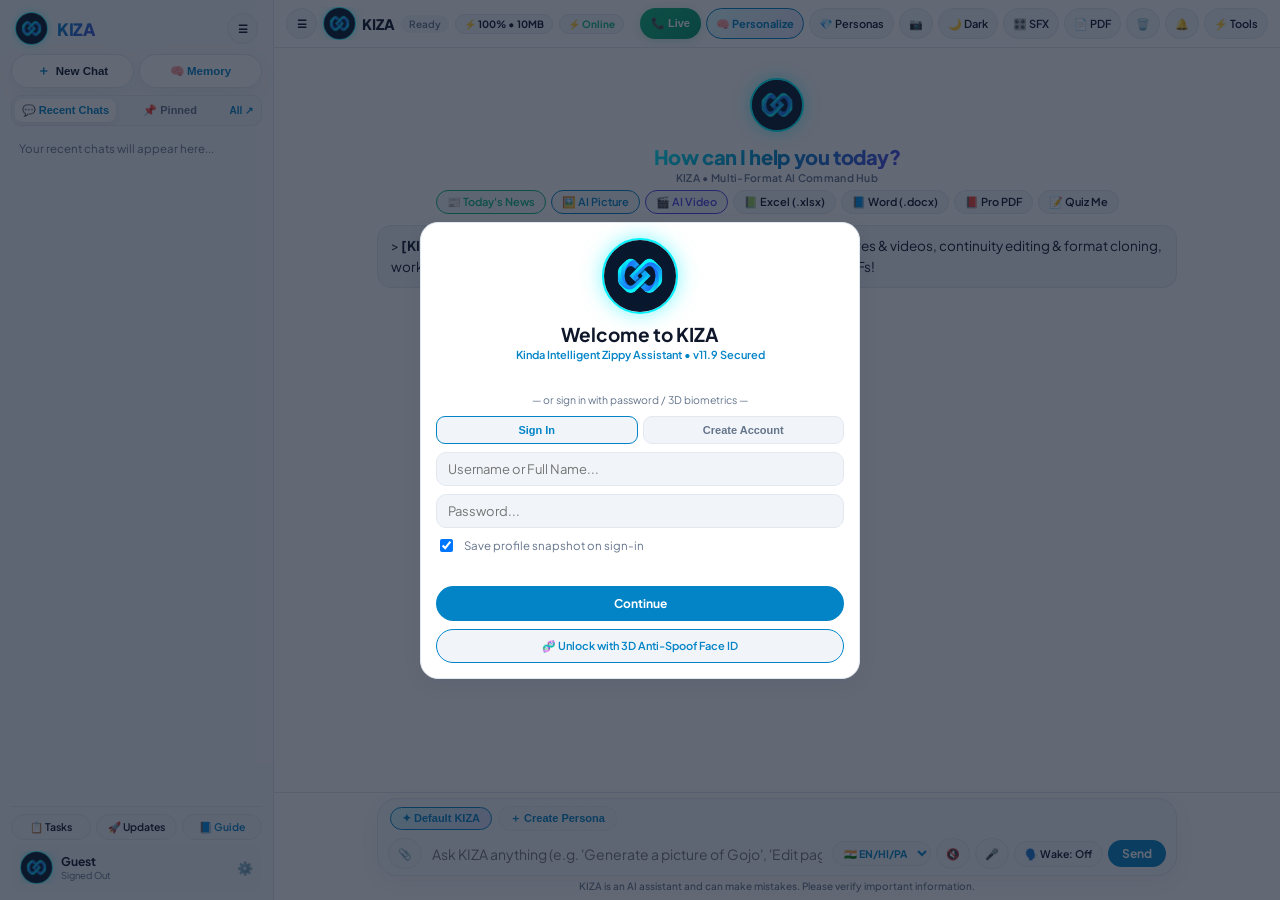
==== commit 22591650: "Update index.html" ====
--- a/index.html
+++ b/index.html
@@ -17,7 +17,7 @@
     <link rel="preconnect" href="https://fonts.gstatic.com" crossorigin>
     <link href="https://fonts.googleapis.com/css2?family=Inter:wght@400;500;600;700&family=JetBrains+Mono:wght@400;500;600&family=Plus+Jakarta+Sans:wght@500;600;700;800&display=swap" rel="stylesheet">
     <link rel="stylesheet" href="https://cdn.jsdelivr.net/npm/katex@0.16.9/dist/katex.min.css">
-    <link rel="stylesheet" href="style.css?v=11.8">
+    <link rel="stylesheet" href="style.css?v=11.9">
 
     <script defer src="https://cdn.jsdelivr.net/npm/katex@0.16.9/dist/katex.min.js"></script>
     <script defer src="https://cdn.jsdelivr.net/npm/katex@0.16.9/dist/contrib/auto-render.min.js"></script>
@@ -39,7 +39,7 @@
     <div id="ambientAudioGlow"></div>
 
     <div id="dragDropOverlay">
-        <div>📥 Drop Image, Handwritten Notes, PDF, Word (.docx), Excel (.xlsx), or Code File</div>
+        <div>📥 Drop Image, Video, Handwritten Notes, PDF, Word (.docx), Excel (.xlsx), or Code File</div>
         <div style="font-size:13px; font-weight:500; color:var(--text-muted);">Or press Ctrl + V anytime to paste a screenshot</div>
     </div>
 
@@ -330,7 +330,7 @@
             <div id="ownerUpdatePublisher" style="display:none; flex-direction:column; gap:7px; padding:11px; border-radius:12px; background:var(--bg-surface);">
                 <div style="font-size:11.5px; font-weight:700; color:var(--accent-primary);">Publish New Update</div>
                 <div style="display:flex; gap:7px;">
-                    <input type="text" id="newUpdateVersion" placeholder="v11.8" style="width:100px;">
+                    <input type="text" id="newUpdateVersion" placeholder="v11.9" style="width:100px;">
                     <input type="text" id="newUpdateTitle" placeholder="Headline...">
                 </div>
                 <input type="text" id="newUpdateDesc" placeholder="Details of what changed...">
@@ -410,7 +410,6 @@
         </div>
     </div>
 
-    <!-- === END OF PART 1A — PASTE PART 1B DIRECTLY BELOW THIS LINE === -->
     <!-- RANK MODAL -->
     <div id="rankModal" class="modal-overlay" style="display:none;">
         <div class="auth-card">
@@ -461,7 +460,7 @@
             <div style="text-align:center; margin-bottom:2px;">
                 <img src="logo.jpg" alt="KIZA Logo" class="kiza-auth-logo" onerror="this.onerror=null; this.src='data:image/svg+xml;utf8,<svg xmlns=%22http://www.w3.org/2000/svg%22 viewBox=%220 0 120 120%22><circle cx=%2260%22 cy=%2260%22 r=%2256%22 fill=%22%23071324%22 stroke=%22%2300f2fe%22 stroke-width=%224%22/><text x=%2260%22 y=%2270%22 font-family=%22Arial%22 font-weight=%22900%22 font-size=%2224%22 text-anchor=%22middle%22 fill=%22%2300f2fe%22>KIZA</text></svg>';">
                 <h2 style="margin:0; font-size:19px;">Welcome to KIZA</h2>
-                <div style="font-size:11px; font-weight:600; color:var(--accent-primary); margin-top:2px;">Kinda Intelligent Zippy Assistant • v11.8 Secured</div>
+                <div style="font-size:11px; font-weight:600; color:var(--accent-primary); margin-top:2px;">Kinda Intelligent Zippy Assistant • v11.9 Secured</div>
             </div>
 
             <!-- Live 3D Anti-Spoof Face Scan Preview -->
@@ -648,7 +647,7 @@
                     </div>
 
                     <div id="actionLog" class="log-box">
-                        <div>> <b>[KIZA]:</b> Hi! Ask me in English, Hindi, or Punjabi—for live news, free AI pictures & videos, bullet points, working web apps, native Word (.docx), multi-sheet Excel (.xlsx), or Pro PDFs!</div>
+                        <div>> <b>[KIZA]:</b> Hi! Ask me in English, Hindi, or Punjabi—for live news, free AI pictures & videos, continuity editing & format cloning, working web apps, native Word (.docx), multi-sheet Excel (.xlsx), or Pro PDFs!</div>
                     </div>
                 </div>
             </div>
@@ -671,8 +670,9 @@
                             <button type="button" class="chip-btn" style="width:auto; padding:4px 8px; color:var(--danger);" onclick="clearImageAttachment()">✕</button>
                         </div>
                         <div class="attach-smart-actions">
-                            <button type="button" class="attach-action-pill" onclick="convertHandwrittenPhotoToCleanPDF()">✍️ Handwritten Notes ➔ Clean PDF</button>
-                            <button type="button" class="attach-action-pill" onclick="triggerAttachmentQuickAction('Edit and improve this attached file while keeping the exact same page-by-page format, headings, and structure, then generate the updated file.')">✏️ Edit & Keep Same Format</button>
+                            <button type="button" class="attach-action-pill" onclick="prefillInput('Edit this attached file: ')">✏️ Edit This File</button>
+                            <button type="button" class="attach-action-pill" onclick="prefillInput('Copy the exact format/style of this file and make a new one on ')">📋 Copy Format & Reuse</button>
+                            <button type="button" class="attach-action-pill" onclick="convertHandwrittenPhotoToCleanPDF()">✍️ Handwritten ➔ Clean PDF</button>
                             <button type="button" class="attach-action-pill" onclick="triggerAttachmentQuickAction('Summarize the key points from this attached file in clean bullet points.')">🧠 Summarize</button>
                             <button type="button" class="attach-action-pill" onclick="triggerAttachmentQuickAction('Export this attached data as a multi-sheet Excel workbook (.xlsx) with formulas')">📗 Export as .XLSX</button>
                             <button type="button" class="attach-action-pill" onclick="triggerAttachmentQuickAction('Quiz me on the contents of this attached file')">📝 Quiz Me</button>
@@ -680,9 +680,9 @@
                     </div>
 
                     <div class="input-row">
-                        <input type="file" id="imageUploadInput" accept="image/*,.pdf,.docx,.doc,.xlsx,.xls,.csv,.txt,.py,.js,.html,.json,.md" style="display:none;" onchange="handleImageAttachment(event)">
-                        <button type="button" class="icon-btn" id="attachImgBtn" onclick="document.getElementById('imageUploadInput').click()" title="Attach Photo, PDF, Word, Excel or Code">📎</button>
-                        <input type="text" id="textInput" placeholder="Ask KIZA anything (e.g. 'Generate a picture of Gojo', 'Generate a video of...', or /help)..." autocomplete="off">
+                        <input type="file" id="imageUploadInput" accept="image/*,video/*,.mp4,.webm,.mov,.m4v,.pdf,.docx,.doc,.xlsx,.xls,.csv,.txt,.py,.js,.html,.json,.md" style="display:none;" onchange="handleImageAttachment(event)">
+                        <button type="button" class="icon-btn" id="attachImgBtn" onclick="document.getElementById('imageUploadInput').click()" title="Attach Photo, Video, PDF, Word, Excel or Code">📎</button>
+                        <input type="text" id="textInput" placeholder="Ask KIZA anything (e.g. 'Generate a picture of Gojo', 'Edit page 2', or /help)..." autocomplete="off">
                         <select id="micLangSelect" class="mic-lang-select" title="Voice Input Language">
                             <option value="en-IN" selected>🇮🇳 EN/HI/PA</option>
                             <option value="hi-IN">🇮🇳 HI</option>
@@ -701,8 +701,8 @@
         </main>
     </div>
 
-    <script src="auth.js?v=11.8"></script>
-    <script src="studio.js?v=11.8"></script>
-    <script src="app.js?v=11.8"></script>
+    <script src="auth.js?v=11.9"></script>
+    <script src="studio.js?v=11.9"></script>
+    <script src="app.js?v=11.9"></script>
 </body>
 </html>
